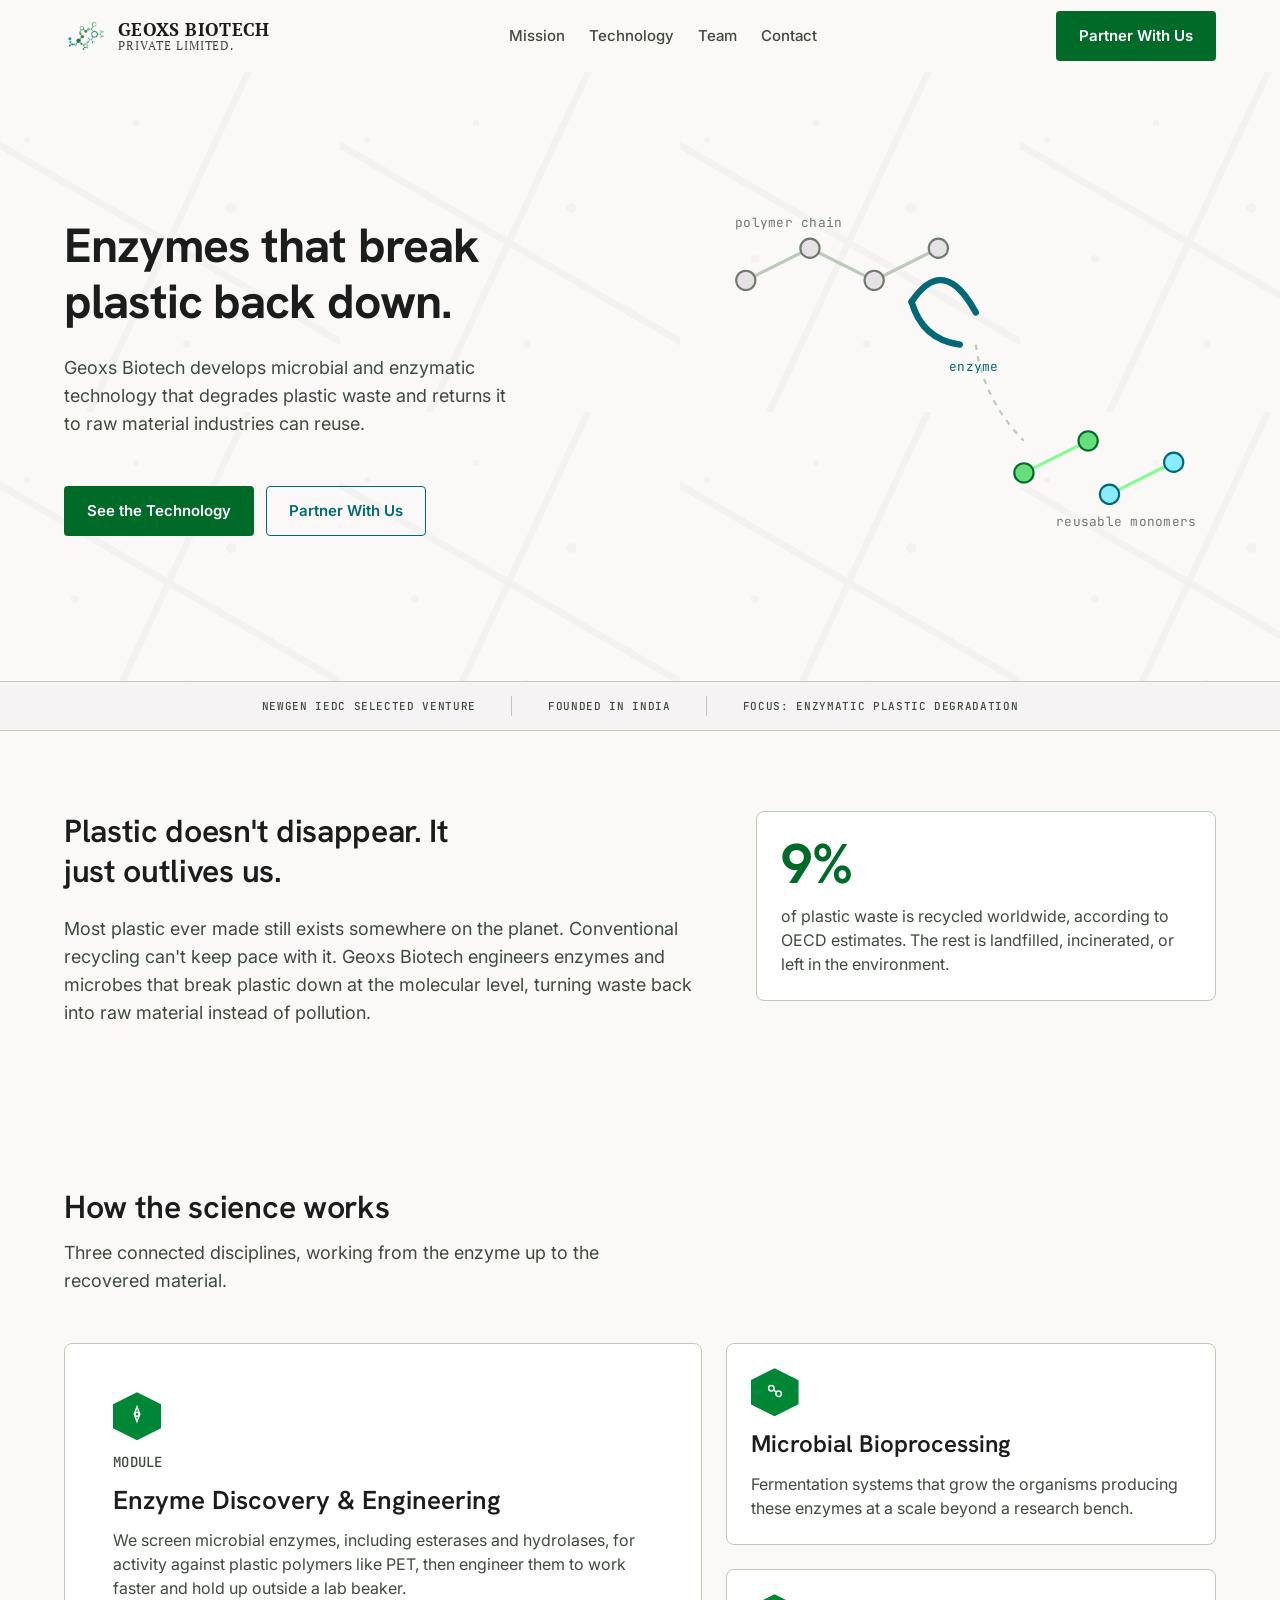
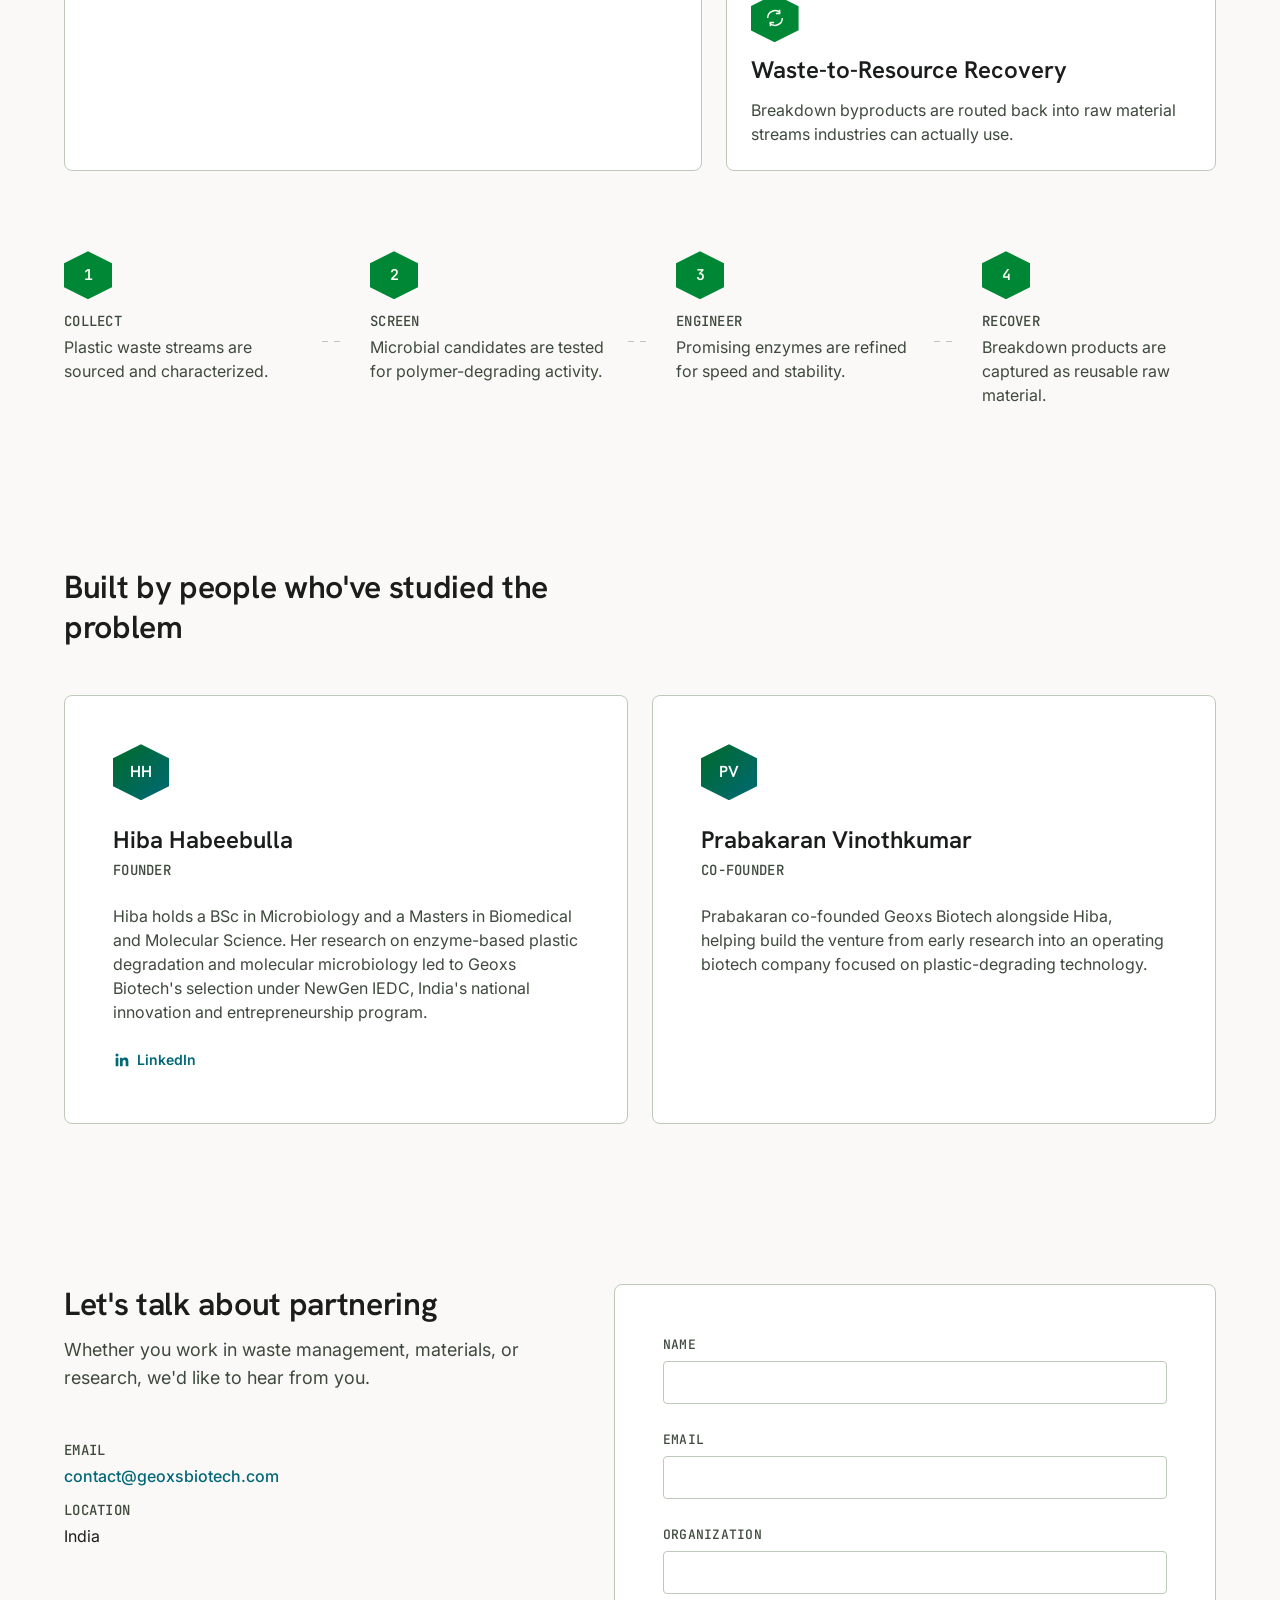
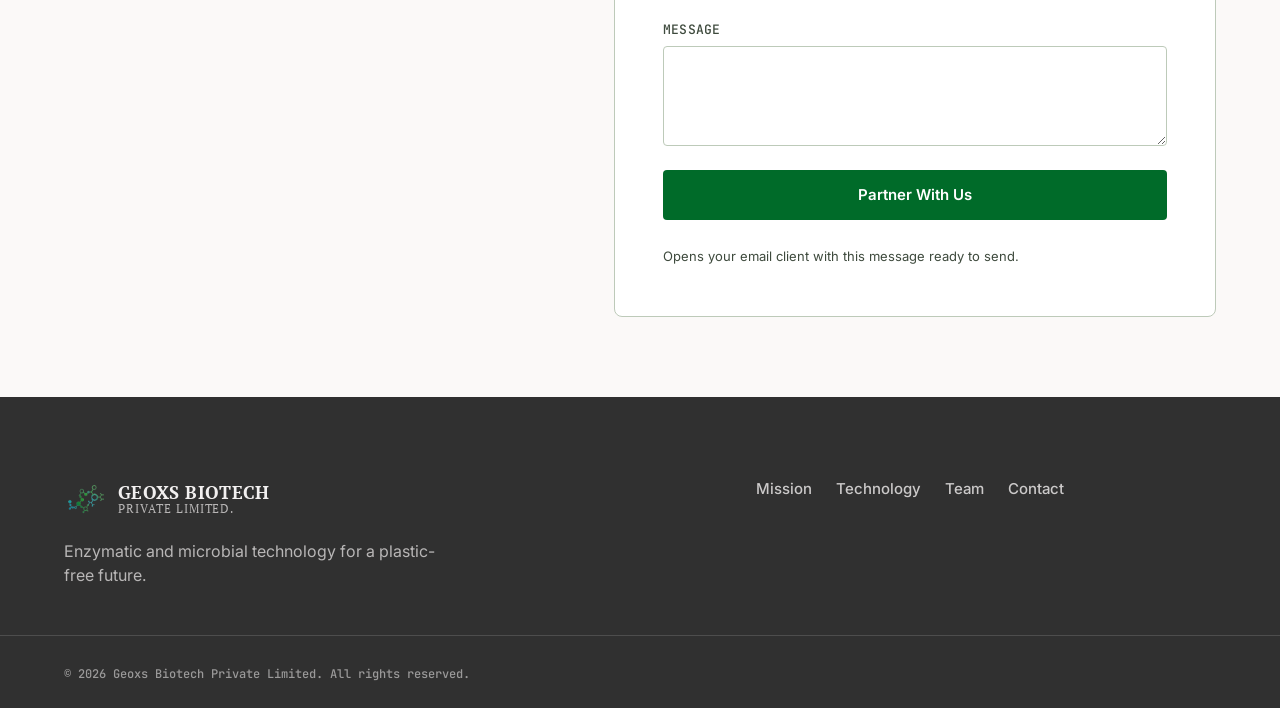
==== index.html @ 2bbc0d39 "Replace placeholder branding with real logo assets and favicon set Swap the generic hand-drawn hex i" ====
<!doctype html>
<html lang="en">
<head>
<meta charset="UTF-8">
<meta name="viewport" content="width=device-width, initial-scale=1.0">
<title>Geoxs Biotech — Enzymatic Technology for Plastic Recycling</title>
<meta name="description" content="Geoxs Biotech develops enzymatic and microbial technology that degrades plastic waste, turning pollution back into raw material industries can reuse.">
<meta name="theme-color" content="#006b29">
<link rel="icon" href="assets/favicon.ico" sizes="any">
<link rel="icon" type="image/png" sizes="32x32" href="assets/favicon-32x32.png">
<link rel="icon" type="image/png" sizes="16x16" href="assets/favicon-16x16.png">
<link rel="apple-touch-icon" sizes="180x180" href="assets/apple-touch-icon.png">
<link rel="manifest" href="assets/site.webmanifest">
<link rel="preconnect" href="https://fonts.googleapis.com">
<link rel="preconnect" href="https://fonts.gstatic.com" crossorigin>
<link href="https://fonts.googleapis.com/css2?family=Hanken+Grotesk:wght@500;600;700&family=Inter:wght@400;500;600&family=JetBrains+Mono:wght@500&family=PT+Serif:wght@400;700&display=swap" rel="stylesheet">
<link rel="stylesheet" href="css/styles.css">
</head>
<body>

<a class="skip-link" href="#main">Skip to content</a>

<header class="site-header" id="site-header">
  <div class="container header-inner">
    <a class="brand" href="#top" aria-label="Geoxs Biotech home">
      <img class="brand-mark" src="assets/mark.png" alt="" aria-hidden="true">
      <span class="brand-text">
        <span class="brand-word">Geoxs Biotech</span>
        <span class="brand-sub">Private Limited.</span>
      </span>
    </a>

    <nav class="site-nav" id="site-nav" aria-label="Primary">
      <a href="#mission">Mission</a>
      <a href="#technology">Technology</a>
      <a href="#team">Team</a>
      <a href="#contact">Contact</a>
    </nav>

    <div class="header-actions">
      <a class="btn btn-primary" href="#contact">Partner With Us</a>
      <button class="nav-toggle" id="nav-toggle" aria-label="Open menu" aria-expanded="false" aria-controls="site-nav">
        <span></span><span></span><span></span>
      </button>
    </div>
  </div>
</header>

<main id="main">

  <!-- HERO -->
  <section class="hero" id="top">
    <div class="molecular-watermark" aria-hidden="true"></div>
    <div class="container hero-grid">
      <div class="hero-copy hero-enter">
        <h1 class="display-lg">Enzymes that break plastic back down.</h1>
        <p class="body-lg hero-sub">Geoxs Biotech develops microbial and enzymatic technology that degrades plastic waste and returns it to raw material industries can reuse.</p>
        <div class="hero-ctas">
          <a class="btn btn-primary" href="#technology">See the Technology</a>
          <a class="btn btn-secondary" href="#contact">Partner With Us</a>
        </div>
      </div>
      <div class="hero-visual hero-enter hero-enter-delay" aria-hidden="true">
        <svg class="hero-diagram" viewBox="0 0 480 420" role="img" aria-label="Diagram of an enzyme cleaving a plastic polymer chain into reusable monomers">
          <g class="chain-strand" stroke="#bdcab9" stroke-width="3" fill="none">
            <path d="M40,120 L100,90 L160,120 L220,90"/>
          </g>
          <g class="chain-nodes">
            <circle cx="40" cy="120" r="9" fill="#e4e2e2" stroke="#6e7a6c" stroke-width="2"/>
            <circle cx="100" cy="90" r="9" fill="#e4e2e2" stroke="#6e7a6c" stroke-width="2"/>
            <circle cx="160" cy="120" r="9" fill="#e4e2e2" stroke="#6e7a6c" stroke-width="2"/>
            <circle cx="220" cy="90" r="9" fill="#e4e2e2" stroke="#6e7a6c" stroke-width="2"/>
          </g>
          <text x="30" y="70" class="diagram-label">polymer chain</text>

          <g class="enzyme-jaw">
            <path d="M195,140 Q225,95 255,150" fill="none" stroke="#006876" stroke-width="6" stroke-linecap="round"/>
            <path d="M195,140 Q205,175 240,180" fill="none" stroke="#006876" stroke-width="6" stroke-linecap="round"/>
          </g>
          <text x="230" y="205" class="diagram-label diagram-label-accent">enzyme</text>

          <g class="chain-strand" stroke="#83fc94" stroke-width="3" fill="none">
            <path d="M300,300 L360,270"/>
            <path d="M380,320 L440,290"/>
          </g>
          <circle cx="300" cy="300" r="9" fill="#66de7b" stroke="#006b29" stroke-width="2"/>
          <circle cx="360" cy="270" r="9" fill="#66de7b" stroke="#006b29" stroke-width="2"/>
          <circle cx="380" cy="320" r="9" fill="#88ebff" stroke="#006876" stroke-width="2"/>
          <circle cx="440" cy="290" r="9" fill="#88ebff" stroke="#006876" stroke-width="2"/>
          <text x="330" y="350" class="diagram-label">reusable monomers</text>

          <path class="flow-arrow" d="M255,180 C260,220 280,250 300,270" fill="none" stroke="#bdcab9" stroke-width="2" stroke-dasharray="5 6"/>
        </svg>
      </div>
    </div>
  </section>

  <!-- CREDIBILITY STRIP -->
  <section class="credibility" aria-label="Company facts">
    <div class="container credibility-row">
      <span>NEWGEN IEDC SELECTED VENTURE</span>
      <span>FOUNDED IN INDIA</span>
      <span>FOCUS: ENZYMATIC PLASTIC DEGRADATION</span>
    </div>
  </section>

  <!-- MISSION -->
  <section class="section mission" id="mission">
    <div class="container mission-grid">
      <div class="mission-copy">
        <h2 class="headline-lg">Plastic doesn't disappear. It just outlives us.</h2>
        <p class="body-lg">Most plastic ever made still exists somewhere on the planet. Conventional recycling can't keep pace with it. Geoxs Biotech engineers enzymes and microbes that break plastic down at the molecular level, turning waste back into raw material instead of pollution.</p>
      </div>
      <aside class="stat-callout">
        <div class="stat-number">9%</div>
        <p class="body-md">of plastic waste is recycled worldwide, according to OECD estimates. The rest is landfilled, incinerated, or left in the environment.</p>
      </aside>
    </div>
  </section>

  <!-- TECHNOLOGY -->
  <section class="section technology" id="technology">
    <div class="container">
      <div class="section-head">
        <h2 class="headline-lg">How the science works</h2>
        <p class="body-lg">Three connected disciplines, working from the enzyme up to the recovered material.</p>
      </div>

      <div class="pillar-grid">
        <article class="pillar pillar-featured">
          <div class="pillar-icon hexagon">
            <svg viewBox="0 0 24 24" fill="none" stroke="currentColor" stroke-width="1.6"><path d="M12 2l3 8-3 8-3-8 3-8z"/><circle cx="12" cy="10" r="2.2"/></svg>
          </div>
          <span class="label-md pillar-tag">MODULE</span>
          <h3 class="headline-md">Enzyme Discovery &amp; Engineering</h3>
          <p class="body-md">We screen microbial enzymes, including esterases and hydrolases, for activity against plastic polymers like PET, then engineer them to work faster and hold up outside a lab beaker.</p>
        </article>

        <div class="pillar-stack">
          <article class="pillar">
            <div class="pillar-icon hexagon">
              <svg viewBox="0 0 24 24" fill="none" stroke="currentColor" stroke-width="1.6"><circle cx="8" cy="8" r="3"/><circle cx="16" cy="14" r="3"/><path d="M10 10l4 2"/></svg>
            </div>
            <h3 class="headline-md">Microbial Bioprocessing</h3>
            <p class="body-md">Fermentation systems that grow the organisms producing these enzymes at a scale beyond a research bench.</p>
          </article>
          <article class="pillar">
            <div class="pillar-icon hexagon">
              <svg viewBox="0 0 24 24" fill="none" stroke="currentColor" stroke-width="1.6"><path d="M4 12a8 8 0 0113.66-5.66M20 12a8 8 0 01-13.66 5.66"/><path d="M17 3v4h-4M7 21v-4h4"/></svg>
            </div>
            <h3 class="headline-md">Waste-to-Resource Recovery</h3>
            <p class="body-md">Breakdown byproducts are routed back into raw material streams industries can actually use.</p>
          </article>
        </div>
      </div>

      <div class="process-flow">
        <div class="process-step">
          <div class="process-node hexagon">1</div>
          <h4 class="label-md">Collect</h4>
          <p class="body-md">Plastic waste streams are sourced and characterized.</p>
        </div>
        <div class="process-connector" aria-hidden="true"></div>
        <div class="process-step">
          <div class="process-node hexagon">2</div>
          <h4 class="label-md">Screen</h4>
          <p class="body-md">Microbial candidates are tested for polymer-degrading activity.</p>
        </div>
        <div class="process-connector" aria-hidden="true"></div>
        <div class="process-step">
          <div class="process-node hexagon">3</div>
          <h4 class="label-md">Engineer</h4>
          <p class="body-md">Promising enzymes are refined for speed and stability.</p>
        </div>
        <div class="process-connector" aria-hidden="true"></div>
        <div class="process-step">
          <div class="process-node hexagon">4</div>
          <h4 class="label-md">Recover</h4>
          <p class="body-md">Breakdown products are captured as reusable raw material.</p>
        </div>
      </div>
    </div>
  </section>

  <!-- TEAM -->
  <section class="section team" id="team">
    <div class="container">
      <div class="section-head">
        <h2 class="headline-lg">Built by people who've studied the problem</h2>
      </div>
      <div class="team-grid">
        <article class="team-card">
          <div class="team-avatar hexagon">HH</div>
          <h3 class="headline-md">Hiba Habeebulla</h3>
          <span class="label-md team-role">Founder</span>
          <p class="body-md">Hiba holds a BSc in Microbiology and a Masters in Biomedical and Molecular Science. Her research on enzyme-based plastic degradation and molecular microbiology led to Geoxs Biotech's selection under NewGen IEDC, India's national innovation and entrepreneurship program.</p>
          <a class="team-link" href="https://www.linkedin.com/in/hiba-habeebulla/" target="_blank" rel="noopener">
            <svg viewBox="0 0 24 24" width="18" height="18" fill="currentColor" aria-hidden="true"><path d="M20.45 20.45h-3.55v-5.57c0-1.33-.02-3.04-1.85-3.04-1.85 0-2.14 1.44-2.14 2.94v5.67H9.36V9h3.41v1.56h.05c.48-.9 1.64-1.85 3.38-1.85 3.62 0 4.29 2.38 4.29 5.48v6.26zM5.34 7.43a2.06 2.06 0 110-4.12 2.06 2.06 0 010 4.12zM7.11 20.45H3.56V9h3.55v11.45z"/></svg>
            <span>LinkedIn</span>
          </a>
        </article>
        <article class="team-card">
          <div class="team-avatar hexagon">PV</div>
          <h3 class="headline-md">Prabakaran Vinothkumar</h3>
          <span class="label-md team-role">Co-Founder</span>
          <p class="body-md">Prabakaran co-founded Geoxs Biotech alongside Hiba, helping build the venture from early research into an operating biotech company focused on plastic-degrading technology.</p>
        </article>
      </div>
    </div>
  </section>

  <!-- CONTACT -->
  <section class="section contact" id="contact">
    <div class="container contact-grid">
      <div class="contact-copy">
        <h2 class="headline-lg">Let's talk about partnering</h2>
        <p class="body-lg">Whether you work in waste management, materials, or research, we'd like to hear from you.</p>

        <div class="contact-info">
          <div class="contact-info-row">
            <span class="label-md">Email</span>
            <a href="mailto:contact@geoxsbiotech.com">contact@geoxsbiotech.com</a>
          </div>
          <div class="contact-info-row">
            <span class="label-md">Location</span>
            <span>India</span>
          </div>
        </div>
      </div>

      <form class="contact-form" id="contact-form" novalidate>
        <div class="field">
          <label for="name">Name</label>
          <input type="text" id="name" name="name" required autocomplete="name">
          <span class="field-error" data-error-for="name">Please enter your name.</span>
        </div>
        <div class="field">
          <label for="email">Email</label>
          <input type="email" id="email" name="email" required autocomplete="email">
          <span class="field-error" data-error-for="email">Please enter a valid email.</span>
        </div>
        <div class="field">
          <label for="organization">Organization</label>
          <input type="text" id="organization" name="organization" autocomplete="organization">
        </div>
        <div class="field">
          <label for="message">Message</label>
          <textarea id="message" name="message" rows="4" required></textarea>
          <span class="field-error" data-error-for="message">Please add a short message.</span>
        </div>
        <button class="btn btn-primary form-submit" type="submit">Partner With Us</button>
        <p class="form-hint">Opens your email client with this message ready to send.</p>
        <p class="form-success" role="status" hidden>Thanks — your email client should now be open with your message ready to send.</p>
      </form>
    </div>
  </section>

</main>

<footer class="site-footer">
  <div class="container footer-grid">
    <div class="footer-brand">
      <a class="brand" href="#top" aria-label="Geoxs Biotech home">
        <img class="brand-mark" src="assets/mark.png" alt="" aria-hidden="true">
        <span class="brand-text">
          <span class="brand-word">Geoxs Biotech</span>
          <span class="brand-sub">Private Limited.</span>
        </span>
      </a>
      <p class="body-md footer-tagline">Enzymatic and microbial technology for a plastic-free future.</p>
    </div>
    <nav class="footer-nav" aria-label="Footer">
      <a href="#mission">Mission</a>
      <a href="#technology">Technology</a>
      <a href="#team">Team</a>
      <a href="#contact">Contact</a>
    </nav>
  </div>
  <div class="container footer-bottom">
    <span class="label-sm">© 2026 Geoxs Biotech Private Limited. All rights reserved.</span>
  </div>
</footer>

<script src="js/main.js"></script>
</body>
</html>
---- css/styles.css ----
/* ==========================================================================
   Geoxs Biotech — Design tokens (from DESIGN.md)
   ========================================================================== */
:root{
  /* Color */
  --surface: #fbf9f8;
  --surface-dim: #dbd9d9;
  --surface-bright: #fbf9f8;
  --surface-container-lowest: #ffffff;
  --surface-container-low: #f5f3f3;
  --surface-container: #efeded;
  --surface-container-high: #eae8e7;
  --surface-container-highest: #e4e2e2;
  --on-surface: #1b1c1c;
  --on-surface-variant: #3e4a3d;
  --inverse-surface: #303030;
  --inverse-on-surface: #f2f0f0;
  --outline: #6e7a6c;
  --outline-variant: #bdcab9;
  --surface-tint: #006e2a;
  --primary: #006b29;
  --on-primary: #ffffff;
  --primary-container: #008736;
  --on-primary-container: #f7fff2;
  --inverse-primary: #66de7b;
  --secondary: #006876;
  --on-secondary: #ffffff;
  --secondary-container: #88ebff;
  --on-secondary-container: #006b79;
  --tertiary: #226a00;
  --on-tertiary: #ffffff;
  --tertiary-container: #308606;
  --on-tertiary-container: #f8ffee;
  --error: #ba1a1a;
  --on-error: #ffffff;
  --error-container: #ffdad6;
  --on-error-container: #93000a;
  --primary-fixed: #83fc94;
  --primary-fixed-dim: #66de7b;
  --on-primary-fixed: #002108;
  --on-primary-fixed-variant: #00531e;
  --secondary-fixed: #a0efff;
  --secondary-fixed-dim: #6fd5e8;
  --on-secondary-fixed: #001f25;
  --on-secondary-fixed-variant: #004e59;
  --background: #fbf9f8;
  --on-background: #1b1c1c;
  --surface-variant: #e4e2e2;

  /* Typography */
  --font-display: 'Hanken Grotesk', system-ui, sans-serif;
  --font-body: 'Inter', system-ui, sans-serif;
  --font-mono: 'JetBrains Mono', ui-monospace, monospace;
  --font-wordmark: 'PT Serif', Georgia, 'Times New Roman', serif;

  /* Radius */
  --radius-sm: 0.125rem;
  --radius: 0.25rem;
  --radius-md: 0.375rem;
  --radius-lg: 0.5rem;
  --radius-xl: 0.75rem;
  --radius-full: 9999px;

  /* Spacing */
  --space-base: 8px;
  --space-xs: 4px;
  --space-sm: 12px;
  --space-md: 24px;
  --space-lg: 48px;
  --space-xl: 80px;
  --gutter: 24px;
  --margin-mobile: 16px;
  --margin-desktop: 64px;

  --header-h: 72px;
  --container-max: 1280px;
}

/* ==========================================================================
   Reset & base
   ========================================================================== */
*, *::before, *::after{ box-sizing: border-box; }
html{ scroll-behavior: smooth; }
@media (prefers-reduced-motion: reduce){
  html{ scroll-behavior: auto; }
  *, *::before, *::after{ animation-duration: 0.001ms !important; animation-iteration-count: 1 !important; transition-duration: 0.001ms !important; scroll-behavior: auto !important; }
}
body{
  margin: 0;
  background: var(--background);
  color: var(--on-background);
  font-family: var(--font-body);
  font-size: 16px;
  line-height: 24px;
  -webkit-font-smoothing: antialiased;
}
img, svg{ display: block; max-width: 100%; }
a{ color: inherit; text-decoration: none; }
button{ font: inherit; }
ul{ margin: 0; padding: 0; }
h1,h2,h3,h4,p{ margin: 0; }

.skip-link{
  position: absolute; left: -9999px; top: 0;
  background: var(--primary); color: var(--on-primary);
  padding: var(--space-sm) var(--space-md); z-index: 100;
}
.skip-link:focus{ left: var(--space-md); top: var(--space-md); border-radius: var(--radius); }

.container{
  max-width: var(--container-max);
  margin: 0 auto;
  padding: 0 var(--margin-mobile);
}
@media (min-width: 1024px){
  .container{ padding: 0 var(--margin-desktop); }
}
@media (min-width: 640px) and (max-width: 1023px){
  .container{ padding: 0 20px; }
}

.section{ padding: var(--space-xl) 0; }
@media (max-width: 767px){
  .section{ padding: var(--space-lg) 0; }
}

/* ==========================================================================
   Typography scale
   ========================================================================== */
.display-lg{
  font-family: var(--font-display);
  font-size: 48px; font-weight: 700; line-height: 56px; letter-spacing: -0.02em;
  color: var(--on-surface);
}
.headline-lg{
  font-family: var(--font-display);
  font-size: 32px; font-weight: 600; line-height: 40px; letter-spacing: -0.01em;
  color: var(--on-surface);
}
.headline-md{
  font-family: var(--font-display);
  font-size: 24px; font-weight: 600; line-height: 32px;
  color: var(--on-surface);
}
.body-lg{
  font-family: var(--font-body);
  font-size: 18px; font-weight: 400; line-height: 28px;
  color: var(--on-surface-variant);
}
.body-md{
  font-family: var(--font-body);
  font-size: 16px; font-weight: 400; line-height: 24px;
  color: var(--on-surface-variant);
}
.label-md{
  font-family: var(--font-mono);
  font-size: 14px; font-weight: 500; line-height: 20px; letter-spacing: 0.02em;
  text-transform: uppercase;
  color: var(--on-surface-variant);
}
.label-sm{
  font-family: var(--font-mono);
  font-size: 12px; font-weight: 500; line-height: 16px;
  color: var(--on-surface-variant);
}

@media (max-width: 767px){
  .display-lg{ font-size: 34px; line-height: 40px; letter-spacing: -0.01em; }
  .headline-lg{ font-size: 28px; line-height: 36px; }
}

/* ==========================================================================
   Buttons
   ========================================================================== */
.btn{
  display: inline-flex; align-items: center; justify-content: center;
  gap: var(--space-xs);
  font-family: var(--font-body); font-size: 15px; font-weight: 600;
  white-space: nowrap;
  padding: 12px 22px;
  border-radius: var(--radius);
  border: 1.5px solid transparent;
  cursor: pointer;
  transition: transform 160ms cubic-bezier(.16,1,.3,1), background-color 160ms ease, border-color 160ms ease;
}
.btn:active{ transform: translateY(1px) scale(0.98); }
.btn-primary{
  background: var(--primary);
  color: var(--on-primary);
}
.btn-primary:hover{ background: var(--primary-container); }
.btn-secondary{
  background: transparent;
  border-color: var(--secondary);
  color: var(--secondary);
}
.btn-secondary:hover{ background: var(--secondary-container); color: var(--on-secondary-container); }

/* ==========================================================================
   Header
   ========================================================================== */
.site-header{
  position: sticky; top: 0; z-index: 50;
  height: var(--header-h);
  display: flex; align-items: center;
  background: color-mix(in srgb, var(--surface) 92%, transparent);
  backdrop-filter: blur(10px);
  border-bottom: 1px solid transparent;
  transition: border-color 200ms ease, box-shadow 200ms ease;
}
.site-header.is-scrolled{
  border-bottom-color: var(--outline-variant);
  box-shadow: 0 8px 24px -16px rgb(0 107 118 / 0.16);
}
.header-inner{
  display: flex; align-items: center; justify-content: space-between;
  width: 100%;
}
.brand{ display: inline-flex; align-items: center; gap: 10px; }
.brand-mark{ width: 44px; height: 44px; flex-shrink: 0; }
.brand-text{ display: flex; flex-direction: column; line-height: 1; }
.brand-word{
  font-family: var(--font-wordmark); font-weight: 700; font-size: 18px;
  color: var(--on-surface); letter-spacing: 0.02em; text-transform: uppercase;
}
.brand-sub{
  font-family: var(--font-wordmark); font-weight: 400; font-size: 12px;
  color: var(--on-surface-variant); letter-spacing: 0.08em; text-transform: uppercase;
  margin-top: 2px;
}
.site-nav{ display: none; align-items: center; gap: var(--space-md); }
.site-nav a{
  font-size: 15px; font-weight: 500; color: var(--on-surface-variant);
  transition: color 150ms ease;
}
.site-nav a:hover{ color: var(--primary); }
.header-actions{ display: flex; align-items: center; gap: var(--space-sm); }
.header-actions .btn{ display: none; }

.nav-toggle{
  display: flex; flex-direction: column; justify-content: center; gap: 5px;
  width: 36px; height: 36px; padding: 8px;
  background: transparent; border: none; cursor: pointer;
}
.nav-toggle span{
  display: block; height: 2px; width: 100%; background: var(--on-surface);
  border-radius: 2px; transition: transform 200ms ease, opacity 200ms ease;
}
.nav-toggle[aria-expanded="true"] span:nth-child(1){ transform: translateY(7px) rotate(45deg); }
.nav-toggle[aria-expanded="true"] span:nth-child(2){ opacity: 0; }
.nav-toggle[aria-expanded="true"] span:nth-child(3){ transform: translateY(-7px) rotate(-45deg); }

@media (min-width: 1024px){
  .site-nav{ display: flex; }
  .header-actions .btn{ display: inline-flex; }
  .nav-toggle{ display: none; }
}

@media (max-width: 1023px){
  .site-nav.is-open{
    display: flex; flex-direction: column;
    position: absolute; top: var(--header-h); left: 0; right: 0;
    background: var(--surface-container-lowest);
    border-bottom: 1px solid var(--outline-variant);
    padding: var(--space-md) var(--margin-mobile);
    gap: var(--space-md);
  }
}

/* ==========================================================================
   Molecular watermark
   ========================================================================== */
.molecular-watermark{
  position: absolute; inset: 0; z-index: -1;
  background-image: radial-gradient(circle at 8% 20%, var(--outline) 0 3px, transparent 3px),
    radial-gradient(circle at 22% 55%, var(--outline) 0 4px, transparent 4px),
    radial-gradient(circle at 40% 15%, var(--outline) 0 3px, transparent 3px),
    radial-gradient(circle at 68% 40%, var(--outline) 0 5px, transparent 5px),
    radial-gradient(circle at 85% 70%, var(--outline) 0 3px, transparent 3px),
    radial-gradient(circle at 55% 80%, var(--outline) 0 4px, transparent 4px),
    linear-gradient(115deg, transparent 49%, var(--outline) 49% 50.5%, transparent 50.5%),
    linear-gradient(30deg, transparent 49%, var(--outline) 49% 50.5%, transparent 50.5%);
  background-size: 340px 340px;
  opacity: 0.05;
}

/* ==========================================================================
   Hero
   ========================================================================== */
.hero{ position: relative; overflow: hidden; padding: var(--space-lg) 0 var(--space-xl); }
.hero-grid{
  display: grid; gap: var(--space-lg);
  align-items: center;
}
.hero-copy{ max-width: 46ch; }
.hero-sub{ margin-top: var(--space-md); max-width: 42ch; }
.hero-ctas{ display: flex; gap: var(--space-sm); margin-top: var(--space-lg); flex-wrap: wrap; }
.hero-visual{ display: none; }
.hero-diagram{ width: 100%; height: auto; }
.diagram-label{
  font-family: var(--font-mono); font-size: 12px; letter-spacing: 0.02em;
  fill: var(--outline);
}
.diagram-label-accent{ fill: var(--secondary); }
.chain-nodes circle, .flow-arrow{ transition: none; }

@media (min-width: 1024px){
  .hero{ padding-top: var(--space-xl); }
  .hero-grid{ grid-template-columns: 1.15fr 1fr; }
  .hero-visual{ display: block; }
}

/* ==========================================================================
   Credibility strip
   ========================================================================== */
.credibility{
  border-top: 1px solid var(--outline-variant);
  border-bottom: 1px solid var(--outline-variant);
  background: var(--surface-container-low);
}
.credibility-row{
  display: flex; flex-wrap: wrap; justify-content: center;
  gap: var(--space-md);
  padding: var(--space-sm) 0;
}
.credibility-row span{
  font-family: var(--font-mono); font-size: 11px; font-weight: 500;
  letter-spacing: 0.06em; color: var(--on-surface-variant);
  padding: 0 var(--space-md);
  position: relative;
}
.credibility-row span + span::before{
  content: ''; position: absolute; left: calc(-1 * var(--space-md) / 2 - 1px);
  top: 2px; bottom: 2px; width: 1px; background: var(--outline-variant);
}
@media (max-width: 640px){
  .credibility-row span + span::before{ display: none; }
}

/* ==========================================================================
   Mission
   ========================================================================== */
.mission-grid{
  display: grid; gap: var(--space-lg);
}
.mission-copy h2{ max-width: 24ch; }
.mission-copy p{ margin-top: var(--space-md); max-width: 62ch; }
.stat-callout{
  background: var(--surface-container-lowest);
  border: 1px solid var(--outline-variant);
  border-radius: var(--radius-lg);
  padding: var(--space-md);
  align-self: start;
}
.stat-number{
  font-family: var(--font-display); font-weight: 700; font-size: 56px;
  line-height: 1; color: var(--primary); margin-bottom: var(--space-sm);
}
@media (min-width: 1024px){
  .mission-grid{ grid-template-columns: 1.4fr 1fr; align-items: start; }
}

/* ==========================================================================
   Section head
   ========================================================================== */
.section-head{ max-width: 60ch; margin-bottom: var(--space-lg); }
.section-head p{ margin-top: var(--space-sm); }

/* ==========================================================================
   Technology / pillars
   ========================================================================== */
.hexagon{
  width: 48px; height: 48px;
  display: flex; align-items: center; justify-content: center;
  clip-path: polygon(50% 0%, 100% 25%, 100% 75%, 50% 100%, 0% 75%, 0% 25%);
  background: var(--primary-container);
  color: var(--on-primary-container);
}
.pillar-icon svg{ width: 22px; height: 22px; }

.pillar-grid{
  display: grid; gap: var(--space-md);
  margin-bottom: var(--space-xl);
}
.pillar{
  background: var(--surface-container-lowest);
  border: 1px solid var(--outline-variant);
  border-radius: var(--radius-lg);
  padding: var(--space-md);
  transition: box-shadow 200ms ease, border-color 200ms ease;
}
.pillar:hover{
  border-color: var(--secondary);
  box-shadow: 0 10px 30px -18px color-mix(in srgb, var(--secondary) 55%, transparent);
}
.pillar h3{ margin-top: var(--space-sm); }
.pillar p{ margin-top: var(--space-sm); }
.pillar-tag{ display: block; margin-top: var(--space-sm); }
.pillar-featured{ padding: var(--space-lg); }
.pillar-featured .headline-md{ font-size: 26px; }
.pillar-stack{ display: grid; gap: var(--space-md); }

@media (min-width: 1024px){
  .pillar-grid{ grid-template-columns: 1.3fr 1fr; }
}

.process-flow{
  display: grid; gap: var(--space-md);
  align-items: start;
}
.process-step{ text-align: left; }
.process-node{
  font-family: var(--font-mono); font-weight: 600; font-size: 15px;
  margin-bottom: var(--space-sm);
}
.process-step h4{ margin-bottom: var(--space-xs); }
.process-connector{
  display: none;
}
@media (min-width: 900px){
  .process-flow{
    grid-template-columns: 1fr auto 1fr auto 1fr auto 1fr;
  }
  .process-connector{
    display: block; align-self: center; height: 1px; width: 100%;
    min-width: 24px;
    background: repeating-linear-gradient(90deg, var(--outline-variant) 0 6px, transparent 6px 12px);
    margin-top: 24px;
  }
}

/* ==========================================================================
   Team
   ========================================================================== */
.team-grid{ display: grid; gap: var(--space-md); }
.team-card{
  background: var(--surface-container-lowest);
  border: 1px solid var(--outline-variant);
  border-radius: var(--radius-lg);
  padding: var(--space-lg);
}
.team-avatar{
  width: 56px; height: 56px;
  font-family: var(--font-display); font-weight: 600; font-size: 16px;
  background: linear-gradient(135deg, var(--primary), var(--secondary));
  color: var(--on-primary);
  margin-bottom: var(--space-md);
}
.team-card h3{ margin-bottom: var(--space-xs); }
.team-role{ display: block; }
.team-card p{ margin-top: var(--space-md); }
.team-link{
  display: inline-flex; align-items: center; gap: 6px;
  margin-top: var(--space-md);
  font-size: 14px; font-weight: 600; color: var(--secondary);
}
.team-link:hover{ text-decoration: underline; }
@media (min-width: 768px){
  .team-grid{ grid-template-columns: 1fr 1fr; }
}

/* ==========================================================================
   Contact
   ========================================================================== */
.contact-grid{ display: grid; gap: var(--space-lg); }
.contact-copy p{ margin-top: var(--space-sm); }
.contact-info{ margin-top: var(--space-lg); display: grid; gap: var(--space-sm); }
.contact-info-row{ display: flex; flex-direction: column; gap: 4px; }
.contact-info-row a{ color: var(--secondary); font-weight: 500; }
.contact-info-row a:hover{ text-decoration: underline; }

.contact-form{
  background: var(--surface-container-lowest);
  border: 1px solid var(--outline-variant);
  border-radius: var(--radius-lg);
  padding: var(--space-lg);
  display: grid; gap: var(--space-md);
}
.field{ display: grid; gap: var(--space-xs); }
.field label{
  font-family: var(--font-mono); font-size: 13px; font-weight: 500;
  letter-spacing: 0.02em; text-transform: uppercase; color: var(--on-surface-variant);
}
.field input, .field textarea{
  font-family: var(--font-body); font-size: 15px; color: var(--on-surface);
  background: var(--surface-container-lowest);
  border: 1px solid var(--outline-variant);
  border-radius: var(--radius);
  padding: 11px 14px;
  resize: vertical;
}
.field input:focus, .field textarea:focus{
  outline: none; border-color: var(--secondary); border-width: 2px; padding: 10px 13px;
}
.field-error{
  display: none;
  font-size: 13px; color: var(--error);
}
.field.has-error input, .field.has-error textarea{ border-color: var(--error); }
.field.has-error .field-error{ display: block; }
.form-hint{ font-size: 13px; color: var(--on-surface-variant); margin: 0; }
.form-success{
  font-size: 14px; font-weight: 500; color: var(--primary); margin: 0;
}
@media (min-width: 1024px){
  .contact-grid{ grid-template-columns: 1fr 1.2fr; }
}

/* ==========================================================================
   Footer
   ========================================================================== */
.site-footer{
  background: var(--inverse-surface);
  color: var(--inverse-on-surface);
  padding: var(--space-xl) 0 var(--space-md);
}
.footer-grid{
  display: grid; gap: var(--space-lg);
  padding-bottom: var(--space-lg);
  border-bottom: 1px solid color-mix(in srgb, var(--inverse-on-surface) 15%, transparent);
}
.footer-brand .brand-word{ color: var(--inverse-on-surface); }
.footer-brand .brand-sub{ color: color-mix(in srgb, var(--inverse-on-surface) 70%, transparent); }
.footer-tagline{ margin-top: var(--space-sm); max-width: 40ch; color: color-mix(in srgb, var(--inverse-on-surface) 70%, transparent); }
.footer-nav{ display: flex; flex-wrap: wrap; gap: var(--space-md); align-content: start; }
.footer-nav a{
  color: color-mix(in srgb, var(--inverse-on-surface) 80%, transparent);
  font-size: 15px; font-weight: 500;
}
.footer-nav a:hover{ color: var(--inverse-on-surface); }
.footer-bottom{ padding-top: var(--space-md); }
.footer-bottom .label-sm{ color: color-mix(in srgb, var(--inverse-on-surface) 55%, transparent); }
@media (min-width: 768px){
  .footer-grid{ grid-template-columns: 1.4fr 1fr; }
}

/* ==========================================================================
   Hero entrance (deterministic, load-triggered — never scroll/JS gated,
   so content can never get stuck invisible)
   ========================================================================== */
.hero-enter{ opacity: 1; transform: none; }
@media (prefers-reduced-motion: no-preference){
  /* Opacity stays at 1 throughout — only position animates — so a fast or
     mistimed render (screenshot tools, slow paint) never catches this content
     invisible; worst case it's a few px off from its resting position. */
  .hero-enter{
    animation: hero-enter-anim 500ms cubic-bezier(.16,1,.3,1) both;
  }
  .hero-enter-delay{ animation-delay: 100ms; }
  @keyframes hero-enter-anim{
    from{ transform: translateY(12px); }
    to{ transform: none; }
  }
}

@media print{
  .hero-enter{ transform: none !important; animation: none !important; }
}
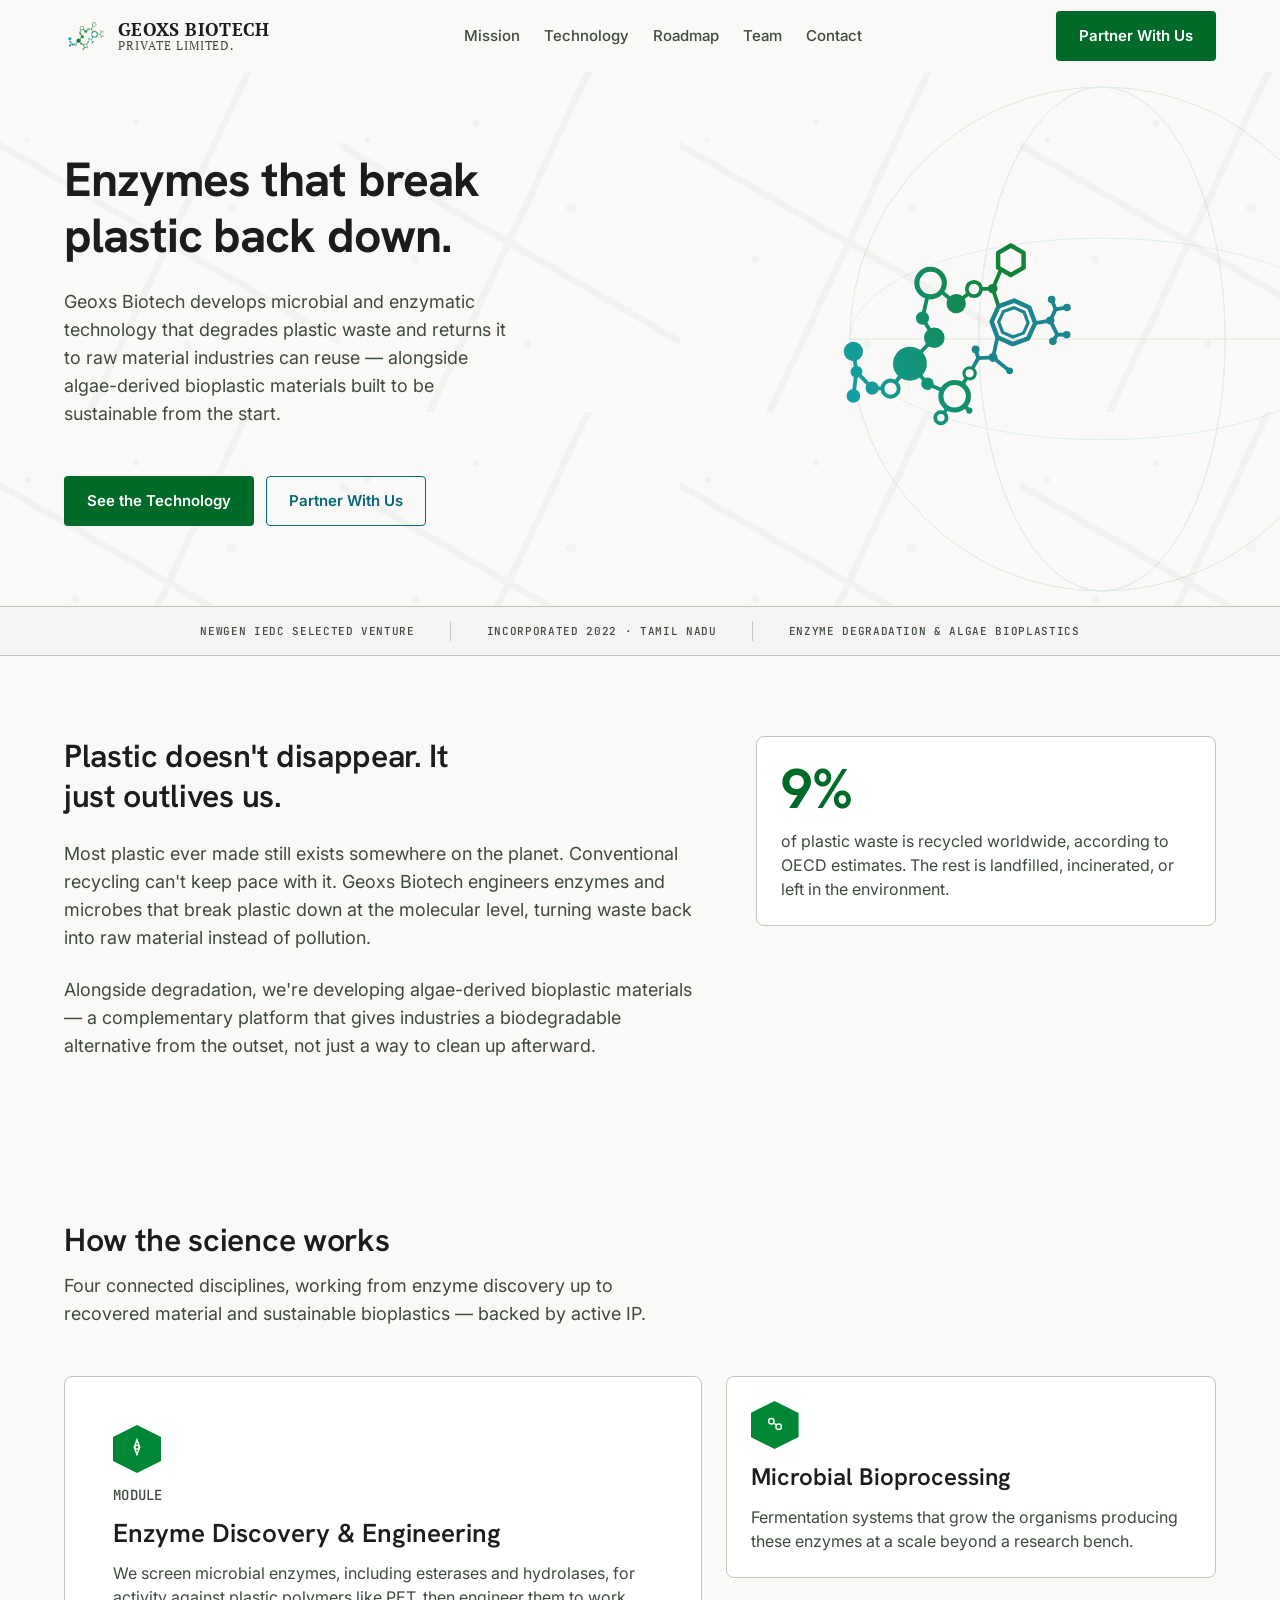
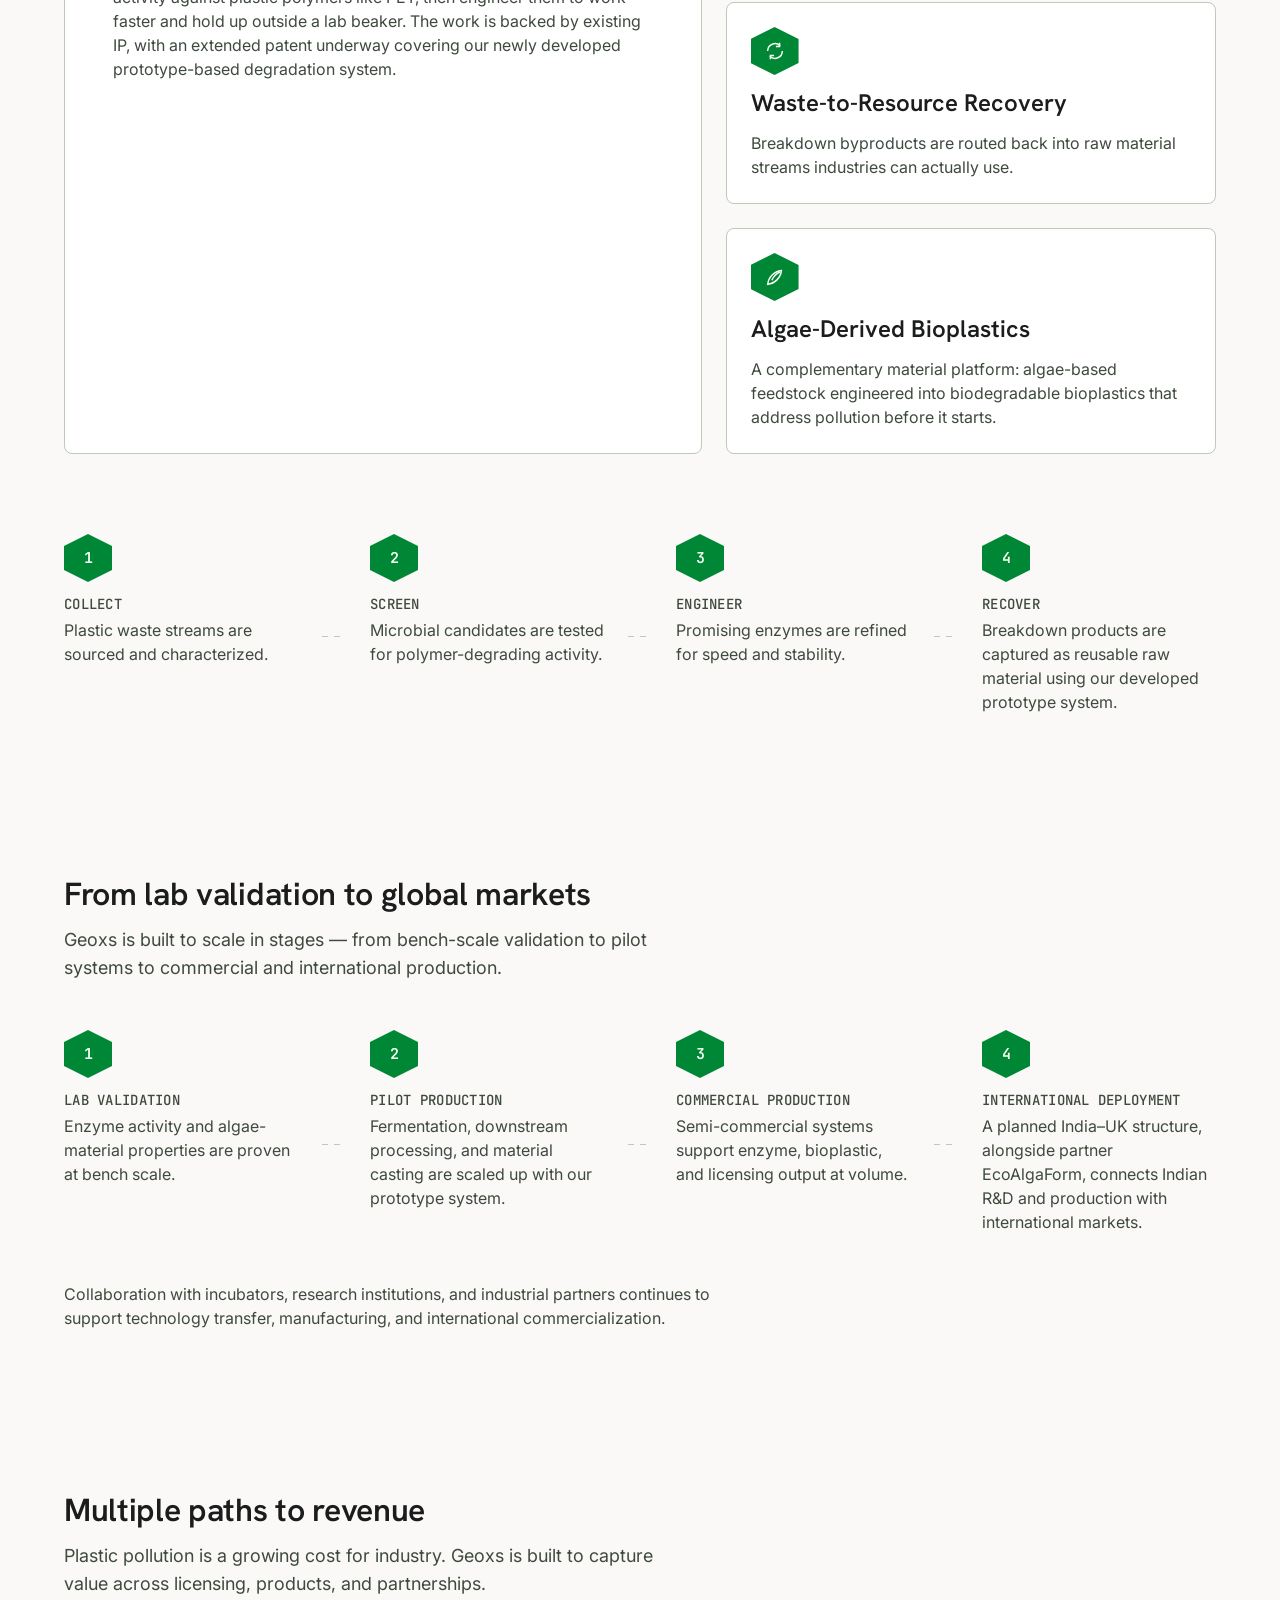
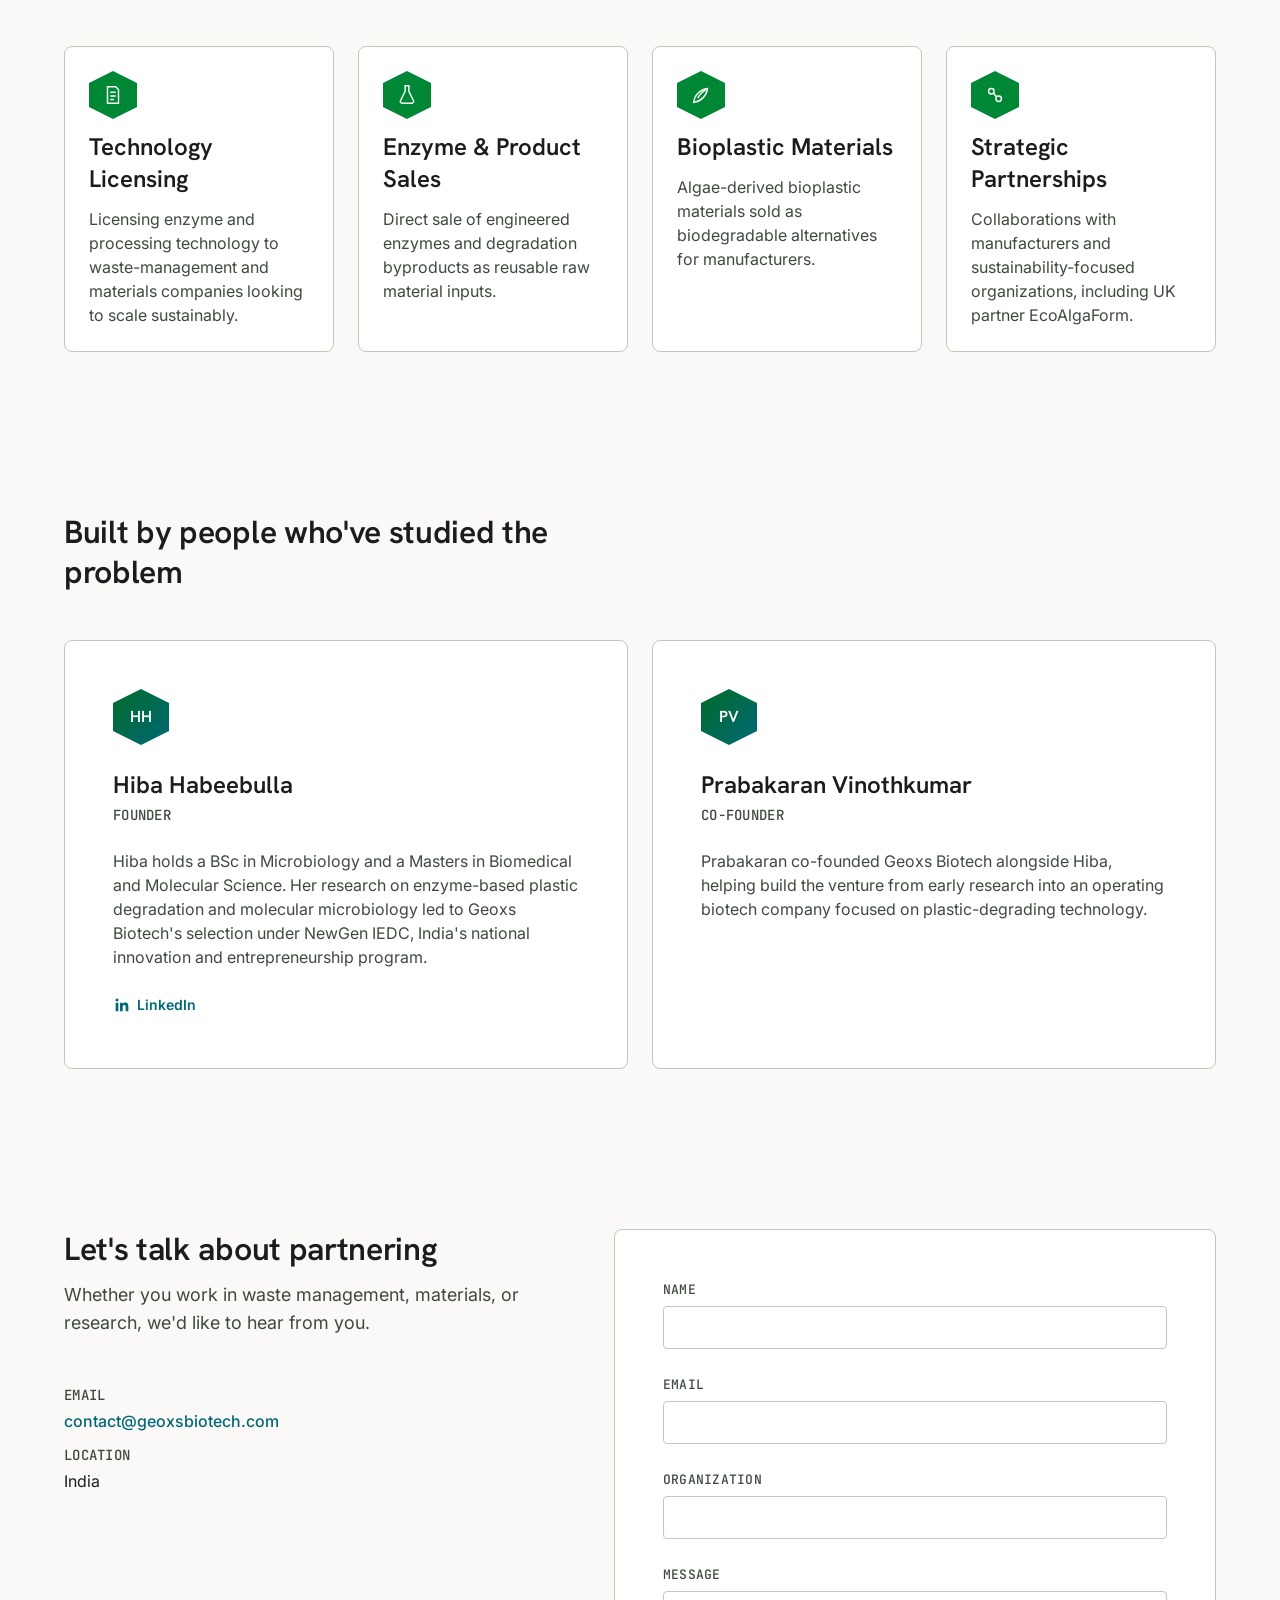
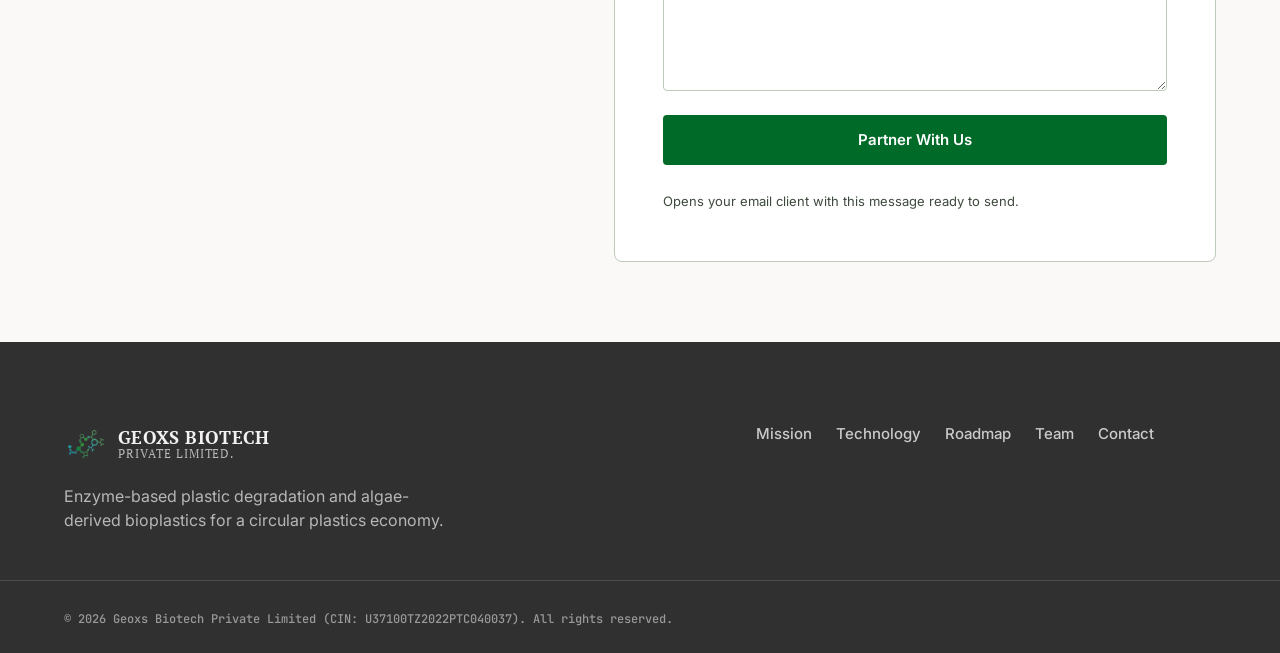
==== commit 741307af: "Expand site content and add rotating hero globe Adds a Roadmap and Business Model section, algae-bio" ====
--- a/index.html
+++ b/index.html
@@ -3,8 +3,8 @@
 <head>
 <meta charset="UTF-8">
 <meta name="viewport" content="width=device-width, initial-scale=1.0">
-<title>Geoxs Biotech — Enzymatic Technology for Plastic Recycling</title>
-<meta name="description" content="Geoxs Biotech develops enzymatic and microbial technology that degrades plastic waste, turning pollution back into raw material industries can reuse.">
+<title>Geoxs Biotech — Enzyme &amp; Algae Bioplastic Technology</title>
+<meta name="description" content="Geoxs Biotech develops enzyme-based plastic degradation technology and algae-derived bioplastic materials, turning pollution back into raw material and building sustainable alternatives for the circular plastics economy.">
 <meta name="theme-color" content="#006b29">
 <link rel="icon" href="assets/favicon.ico" sizes="any">
 <link rel="icon" type="image/png" sizes="32x32" href="assets/favicon-32x32.png">
@@ -33,6 +33,7 @@
     <nav class="site-nav" id="site-nav" aria-label="Primary">
       <a href="#mission">Mission</a>
       <a href="#technology">Technology</a>
+      <a href="#roadmap">Roadmap</a>
       <a href="#team">Team</a>
       <a href="#contact">Contact</a>
     </nav>
@@ -51,46 +52,26 @@
   <!-- HERO -->
   <section class="hero" id="top">
     <div class="molecular-watermark" aria-hidden="true"></div>
+    <div class="hero-globe" aria-hidden="true">
+      <svg viewBox="0 0 100 100" role="presentation">
+        <circle class="globe-outline" cx="50" cy="50" r="45" vector-effect="non-scaling-stroke"/>
+        <ellipse class="globe-latitude" cx="50" cy="50" rx="45" ry="18" vector-effect="non-scaling-stroke"/>
+        <line class="globe-equator" x1="5" y1="50" x2="95" y2="50" vector-effect="non-scaling-stroke"/>
+        <ellipse class="globe-meridian globe-meridian-a" cx="50" cy="50" rx="22" ry="45" vector-effect="non-scaling-stroke"/>
+        <ellipse class="globe-meridian globe-meridian-b" cx="50" cy="50" rx="22" ry="45" vector-effect="non-scaling-stroke"/>
+      </svg>
+    </div>
     <div class="container hero-grid">
       <div class="hero-copy hero-enter">
         <h1 class="display-lg">Enzymes that break plastic back down.</h1>
-        <p class="body-lg hero-sub">Geoxs Biotech develops microbial and enzymatic technology that degrades plastic waste and returns it to raw material industries can reuse.</p>
+        <p class="body-lg hero-sub">Geoxs Biotech develops microbial and enzymatic technology that degrades plastic waste and returns it to raw material industries can reuse — alongside algae-derived bioplastic materials built to be sustainable from the start.</p>
         <div class="hero-ctas">
           <a class="btn btn-primary" href="#technology">See the Technology</a>
           <a class="btn btn-secondary" href="#contact">Partner With Us</a>
         </div>
       </div>
       <div class="hero-visual hero-enter hero-enter-delay" aria-hidden="true">
-        <svg class="hero-diagram" viewBox="0 0 480 420" role="img" aria-label="Diagram of an enzyme cleaving a plastic polymer chain into reusable monomers">
-          <g class="chain-strand" stroke="#bdcab9" stroke-width="3" fill="none">
-            <path d="M40,120 L100,90 L160,120 L220,90"/>
-          </g>
-          <g class="chain-nodes">
-            <circle cx="40" cy="120" r="9" fill="#e4e2e2" stroke="#6e7a6c" stroke-width="2"/>
-            <circle cx="100" cy="90" r="9" fill="#e4e2e2" stroke="#6e7a6c" stroke-width="2"/>
-            <circle cx="160" cy="120" r="9" fill="#e4e2e2" stroke="#6e7a6c" stroke-width="2"/>
-            <circle cx="220" cy="90" r="9" fill="#e4e2e2" stroke="#6e7a6c" stroke-width="2"/>
-          </g>
-          <text x="30" y="70" class="diagram-label">polymer chain</text>
-
-          <g class="enzyme-jaw">
-            <path d="M195,140 Q225,95 255,150" fill="none" stroke="#006876" stroke-width="6" stroke-linecap="round"/>
-            <path d="M195,140 Q205,175 240,180" fill="none" stroke="#006876" stroke-width="6" stroke-linecap="round"/>
-          </g>
-          <text x="230" y="205" class="diagram-label diagram-label-accent">enzyme</text>
-
-          <g class="chain-strand" stroke="#83fc94" stroke-width="3" fill="none">
-            <path d="M300,300 L360,270"/>
-            <path d="M380,320 L440,290"/>
-          </g>
-          <circle cx="300" cy="300" r="9" fill="#66de7b" stroke="#006b29" stroke-width="2"/>
-          <circle cx="360" cy="270" r="9" fill="#66de7b" stroke="#006b29" stroke-width="2"/>
-          <circle cx="380" cy="320" r="9" fill="#88ebff" stroke="#006876" stroke-width="2"/>
-          <circle cx="440" cy="290" r="9" fill="#88ebff" stroke="#006876" stroke-width="2"/>
-          <text x="330" y="350" class="diagram-label">reusable monomers</text>
-
-          <path class="flow-arrow" d="M255,180 C260,220 280,250 300,270" fill="none" stroke="#bdcab9" stroke-width="2" stroke-dasharray="5 6"/>
-        </svg>
+        <img class="hero-mark" src="assets/mark.svg" alt="">
       </div>
     </div>
   </section>
@@ -99,8 +80,8 @@
   <section class="credibility" aria-label="Company facts">
     <div class="container credibility-row">
       <span>NEWGEN IEDC SELECTED VENTURE</span>
-      <span>FOUNDED IN INDIA</span>
-      <span>FOCUS: ENZYMATIC PLASTIC DEGRADATION</span>
+      <span>INCORPORATED 2022 · TAMIL NADU</span>
+      <span>ENZYME DEGRADATION &amp; ALGAE BIOPLASTICS</span>
     </div>
   </section>
 
@@ -110,6 +91,7 @@
       <div class="mission-copy">
         <h2 class="headline-lg">Plastic doesn't disappear. It just outlives us.</h2>
         <p class="body-lg">Most plastic ever made still exists somewhere on the planet. Conventional recycling can't keep pace with it. Geoxs Biotech engineers enzymes and microbes that break plastic down at the molecular level, turning waste back into raw material instead of pollution.</p>
+        <p class="body-lg">Alongside degradation, we're developing algae-derived bioplastic materials — a complementary platform that gives industries a biodegradable alternative from the outset, not just a way to clean up afterward.</p>
       </div>
       <aside class="stat-callout">
         <div class="stat-number">9%</div>
@@ -123,7 +105,7 @@
     <div class="container">
       <div class="section-head">
         <h2 class="headline-lg">How the science works</h2>
-        <p class="body-lg">Three connected disciplines, working from the enzyme up to the recovered material.</p>
+        <p class="body-lg">Four connected disciplines, working from enzyme discovery up to recovered material and sustainable bioplastics — backed by active IP.</p>
       </div>
 
       <div class="pillar-grid">
@@ -133,7 +115,7 @@
           </div>
           <span class="label-md pillar-tag">MODULE</span>
           <h3 class="headline-md">Enzyme Discovery &amp; Engineering</h3>
-          <p class="body-md">We screen microbial enzymes, including esterases and hydrolases, for activity against plastic polymers like PET, then engineer them to work faster and hold up outside a lab beaker.</p>
+          <p class="body-md">We screen microbial enzymes, including esterases and hydrolases, for activity against plastic polymers like PET, then engineer them to work faster and hold up outside a lab beaker. The work is backed by existing IP, with an extended patent underway covering our newly developed prototype-based degradation system.</p>
         </article>
 
         <div class="pillar-stack">
@@ -151,6 +133,13 @@
             <h3 class="headline-md">Waste-to-Resource Recovery</h3>
             <p class="body-md">Breakdown byproducts are routed back into raw material streams industries can actually use.</p>
           </article>
+          <article class="pillar">
+            <div class="pillar-icon hexagon">
+              <svg viewBox="0 0 24 24" fill="none" stroke="currentColor" stroke-width="1.6"><path d="M4 20c8-1 14-7 15-15-8 1-14 7-15 15z"/><path d="M8.5 15.5c2-4 5-7 9-9"/></svg>
+            </div>
+            <h3 class="headline-md">Algae-Derived Bioplastics</h3>
+            <p class="body-md">A complementary material platform: algae-based feedstock engineered into biodegradable bioplastics that address pollution before it starts.</p>
+          </article>
         </div>
       </div>
 
@@ -176,8 +165,87 @@
         <div class="process-step">
           <div class="process-node hexagon">4</div>
           <h4 class="label-md">Recover</h4>
-          <p class="body-md">Breakdown products are captured as reusable raw material.</p>
-        </div>
+          <p class="body-md">Breakdown products are captured as reusable raw material using our developed prototype system.</p>
+        </div>
+      </div>
+    </div>
+  </section>
+
+  <!-- ROADMAP -->
+  <section class="section roadmap" id="roadmap">
+    <div class="container">
+      <div class="section-head">
+        <h2 class="headline-lg">From lab validation to global markets</h2>
+        <p class="body-lg">Geoxs is built to scale in stages — from bench-scale validation to pilot systems to commercial and international production.</p>
+      </div>
+
+      <div class="process-flow">
+        <div class="process-step">
+          <div class="process-node hexagon">1</div>
+          <h4 class="label-md">Lab Validation</h4>
+          <p class="body-md">Enzyme activity and algae-material properties are proven at bench scale.</p>
+        </div>
+        <div class="process-connector" aria-hidden="true"></div>
+        <div class="process-step">
+          <div class="process-node hexagon">2</div>
+          <h4 class="label-md">Pilot Production</h4>
+          <p class="body-md">Fermentation, downstream processing, and material casting are scaled up with our prototype system.</p>
+        </div>
+        <div class="process-connector" aria-hidden="true"></div>
+        <div class="process-step">
+          <div class="process-node hexagon">3</div>
+          <h4 class="label-md">Commercial Production</h4>
+          <p class="body-md">Semi-commercial systems support enzyme, bioplastic, and licensing output at volume.</p>
+        </div>
+        <div class="process-connector" aria-hidden="true"></div>
+        <div class="process-step">
+          <div class="process-node hexagon">4</div>
+          <h4 class="label-md">International Deployment</h4>
+          <p class="body-md">A planned India–UK structure, alongside partner EcoAlgaForm, connects Indian R&amp;D and production with international markets.</p>
+        </div>
+      </div>
+
+      <p class="body-md section-note">Collaboration with incubators, research institutions, and industrial partners continues to support technology transfer, manufacturing, and international commercialization.</p>
+    </div>
+  </section>
+
+  <!-- BUSINESS MODEL -->
+  <section class="section business-model" id="model">
+    <div class="container">
+      <div class="section-head">
+        <h2 class="headline-lg">Multiple paths to revenue</h2>
+        <p class="body-lg">Plastic pollution is a growing cost for industry. Geoxs is built to capture value across licensing, products, and partnerships.</p>
+      </div>
+
+      <div class="pillar-grid-quad">
+        <article class="pillar">
+          <div class="pillar-icon hexagon">
+            <svg viewBox="0 0 24 24" fill="none" stroke="currentColor" stroke-width="1.6"><path d="M6 3h9l3 3v15H6z"/><path d="M9 9h6M9 13h6M9 17h4"/></svg>
+          </div>
+          <h3 class="headline-md">Technology Licensing</h3>
+          <p class="body-md">Licensing enzyme and processing technology to waste-management and materials companies looking to scale sustainably.</p>
+        </article>
+        <article class="pillar">
+          <div class="pillar-icon hexagon">
+            <svg viewBox="0 0 24 24" fill="none" stroke="currentColor" stroke-width="1.6"><path d="M9 2h6M10 2v6l-5 10a2 2 0 002 3h10a2 2 0 002-3l-5-10V2"/></svg>
+          </div>
+          <h3 class="headline-md">Enzyme &amp; Product Sales</h3>
+          <p class="body-md">Direct sale of engineered enzymes and degradation byproducts as reusable raw material inputs.</p>
+        </article>
+        <article class="pillar">
+          <div class="pillar-icon hexagon">
+            <svg viewBox="0 0 24 24" fill="none" stroke="currentColor" stroke-width="1.6"><path d="M4 20c8-1 14-7 15-15-8 1-14 7-15 15z"/><path d="M8.5 15.5c2-4 5-7 9-9"/></svg>
+          </div>
+          <h3 class="headline-md">Bioplastic Materials</h3>
+          <p class="body-md">Algae-derived bioplastic materials sold as biodegradable alternatives for manufacturers.</p>
+        </article>
+        <article class="pillar">
+          <div class="pillar-icon hexagon">
+            <svg viewBox="0 0 24 24" fill="none" stroke="currentColor" stroke-width="1.6"><circle cx="8" cy="8" r="3"/><circle cx="16" cy="16" r="3"/><path d="M10.2 9.8l3.6 4.4"/></svg>
+          </div>
+          <h3 class="headline-md">Strategic Partnerships</h3>
+          <p class="body-md">Collaborations with manufacturers and sustainability-focused organizations, including UK partner EcoAlgaForm.</p>
+        </article>
       </div>
     </div>
   </section>
@@ -267,17 +335,18 @@
           <span class="brand-sub">Private Limited.</span>
         </span>
       </a>
-      <p class="body-md footer-tagline">Enzymatic and microbial technology for a plastic-free future.</p>
+      <p class="body-md footer-tagline">Enzyme-based plastic degradation and algae-derived bioplastics for a circular plastics economy.</p>
     </div>
     <nav class="footer-nav" aria-label="Footer">
       <a href="#mission">Mission</a>
       <a href="#technology">Technology</a>
+      <a href="#roadmap">Roadmap</a>
       <a href="#team">Team</a>
       <a href="#contact">Contact</a>
     </nav>
   </div>
   <div class="container footer-bottom">
-    <span class="label-sm">© 2026 Geoxs Biotech Private Limited. All rights reserved.</span>
+    <span class="label-sm">© 2026 Geoxs Biotech Private Limited (CIN: U37100TZ2022PTC040037). All rights reserved.</span>
   </div>
 </footer>
 
--- a/css/styles.css
+++ b/css/styles.css
@@ -46,6 +46,7 @@
   --background: #fbf9f8;
   --on-background: #1b1c1c;
   --surface-variant: #e4e2e2;
+  --mark-blue: #13a0a9; /* gradient-blue endpoint from assets/mark.svg */
 
   /* Typography */
   --font-display: 'Hanken Grotesk', system-ui, sans-serif;
@@ -285,6 +286,30 @@
 }
 
 /* ==========================================================================
+   Hero globe (rotating wireframe — ambient "planet" motif)
+   ========================================================================== */
+.hero-globe{
+  position: absolute; z-index: -1; top: 50%; right: -8%;
+  width: clamp(220px, 48vw, 560px); aspect-ratio: 1;
+  transform: translateY(-50%);
+  opacity: 0.12; pointer-events: none;
+}
+.hero-globe svg{ display: block; width: 100%; height: 100%; }
+.hero-globe .globe-outline,
+.hero-globe .globe-equator,
+.hero-globe .globe-meridian-a{ fill: none; stroke: var(--primary); stroke-width: 1; }
+.hero-globe .globe-latitude,
+.hero-globe .globe-meridian-b{ fill: none; stroke: var(--mark-blue); stroke-width: 1; }
+@media (prefers-reduced-motion: no-preference){
+  .hero-globe .globe-meridian-a{ animation: globe-meridian-spin 16s ease-in-out infinite; }
+  .hero-globe .globe-meridian-b{ animation: globe-meridian-spin 16s ease-in-out infinite; animation-delay: -8s; }
+  @keyframes globe-meridian-spin{
+    0%, 100%{ rx: 0; }
+    50%{ rx: 45; }
+  }
+}
+
+/* ==========================================================================
    Hero
    ========================================================================== */
 .hero{ position: relative; overflow: hidden; padding: var(--space-lg) 0 var(--space-xl); }
@@ -296,13 +321,7 @@
 .hero-sub{ margin-top: var(--space-md); max-width: 42ch; }
 .hero-ctas{ display: flex; gap: var(--space-sm); margin-top: var(--space-lg); flex-wrap: wrap; }
 .hero-visual{ display: none; }
-.hero-diagram{ width: 100%; height: auto; }
-.diagram-label{
-  font-family: var(--font-mono); font-size: 12px; letter-spacing: 0.02em;
-  fill: var(--outline);
-}
-.diagram-label-accent{ fill: var(--secondary); }
-.chain-nodes circle, .flow-arrow{ transition: none; }
+.hero-mark{ display: block; width: 100%; max-width: 320px; height: auto; margin: 0 auto; }
 
 @media (min-width: 1024px){
   .hero{ padding-top: var(--space-xl); }
@@ -403,6 +422,16 @@
 @media (min-width: 1024px){
   .pillar-grid{ grid-template-columns: 1.3fr 1fr; }
 }
+
+.pillar-grid-quad{ display: grid; gap: var(--space-md); }
+@media (min-width: 640px){
+  .pillar-grid-quad{ grid-template-columns: 1fr 1fr; }
+}
+@media (min-width: 1024px){
+  .pillar-grid-quad{ grid-template-columns: repeat(4, 1fr); }
+}
+
+.section-note{ margin-top: var(--space-lg); max-width: 70ch; }
 
 .process-flow{
   display: grid; gap: var(--space-md);
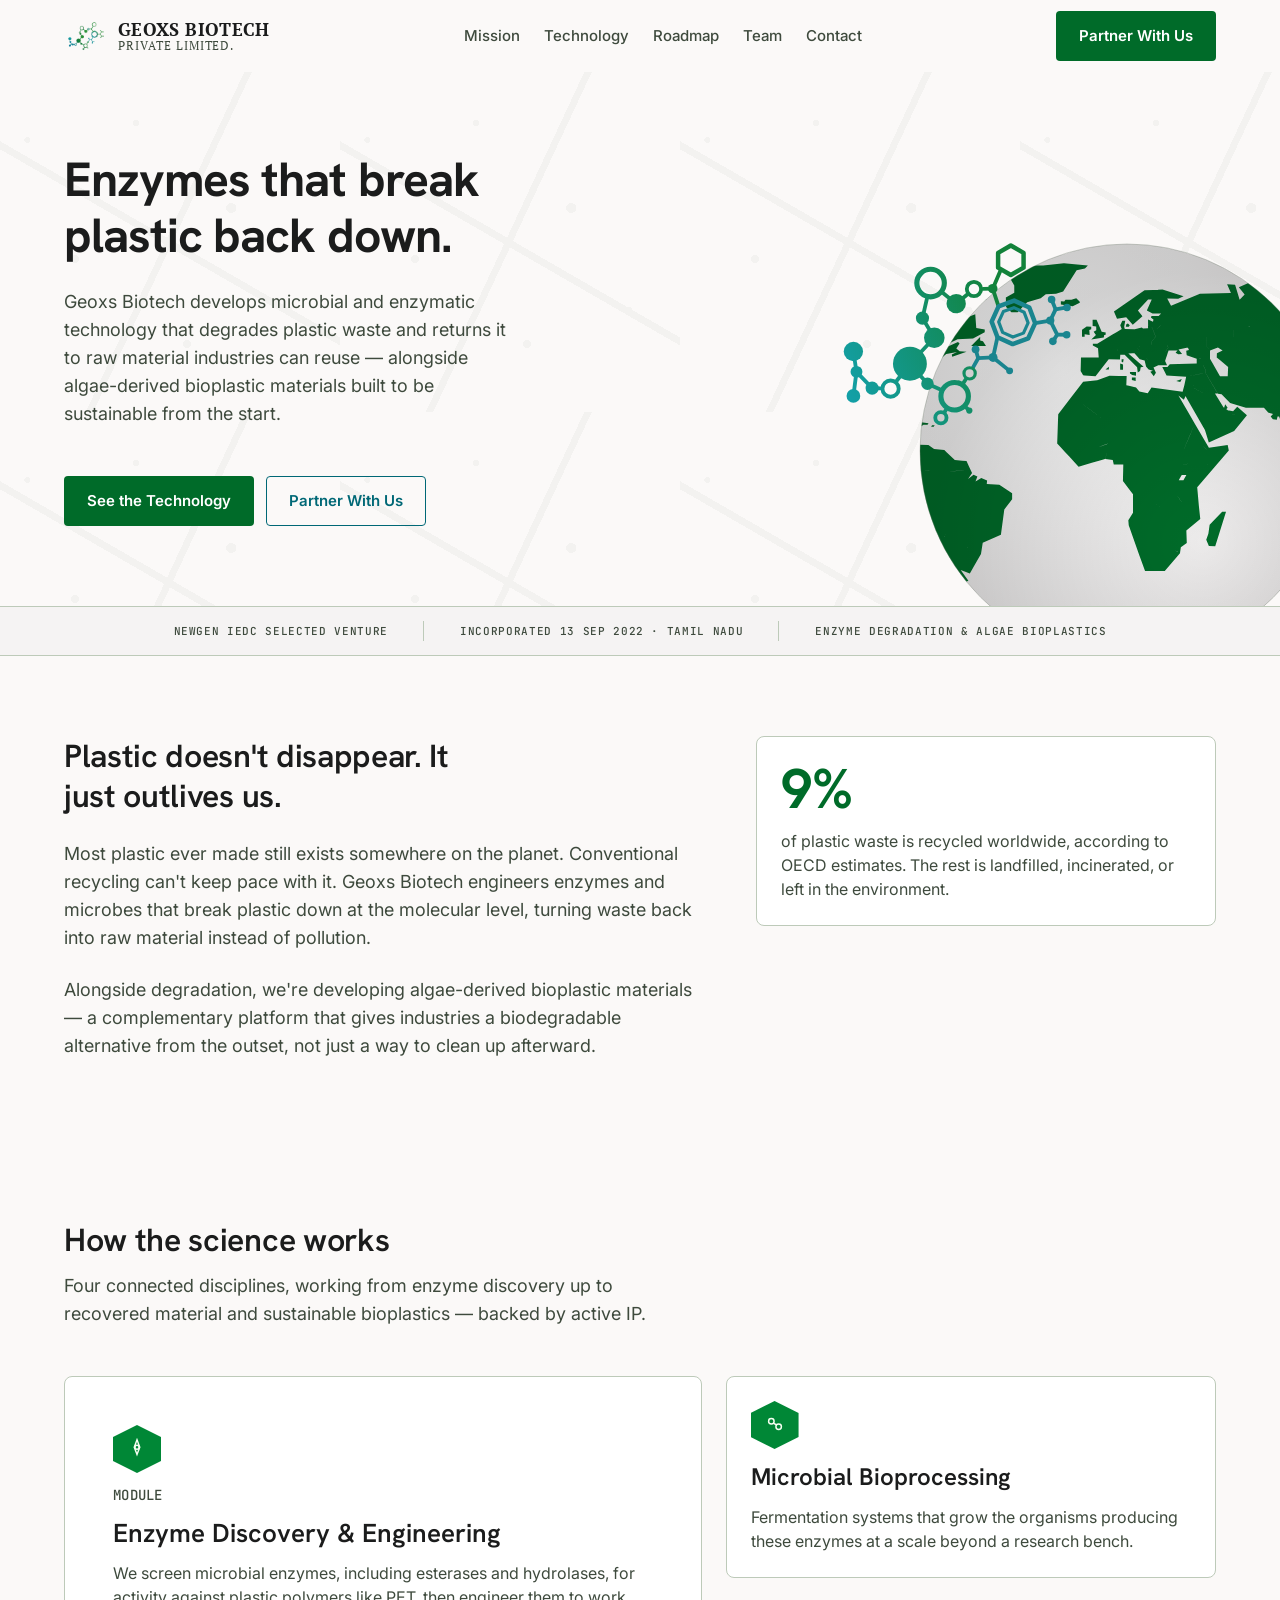
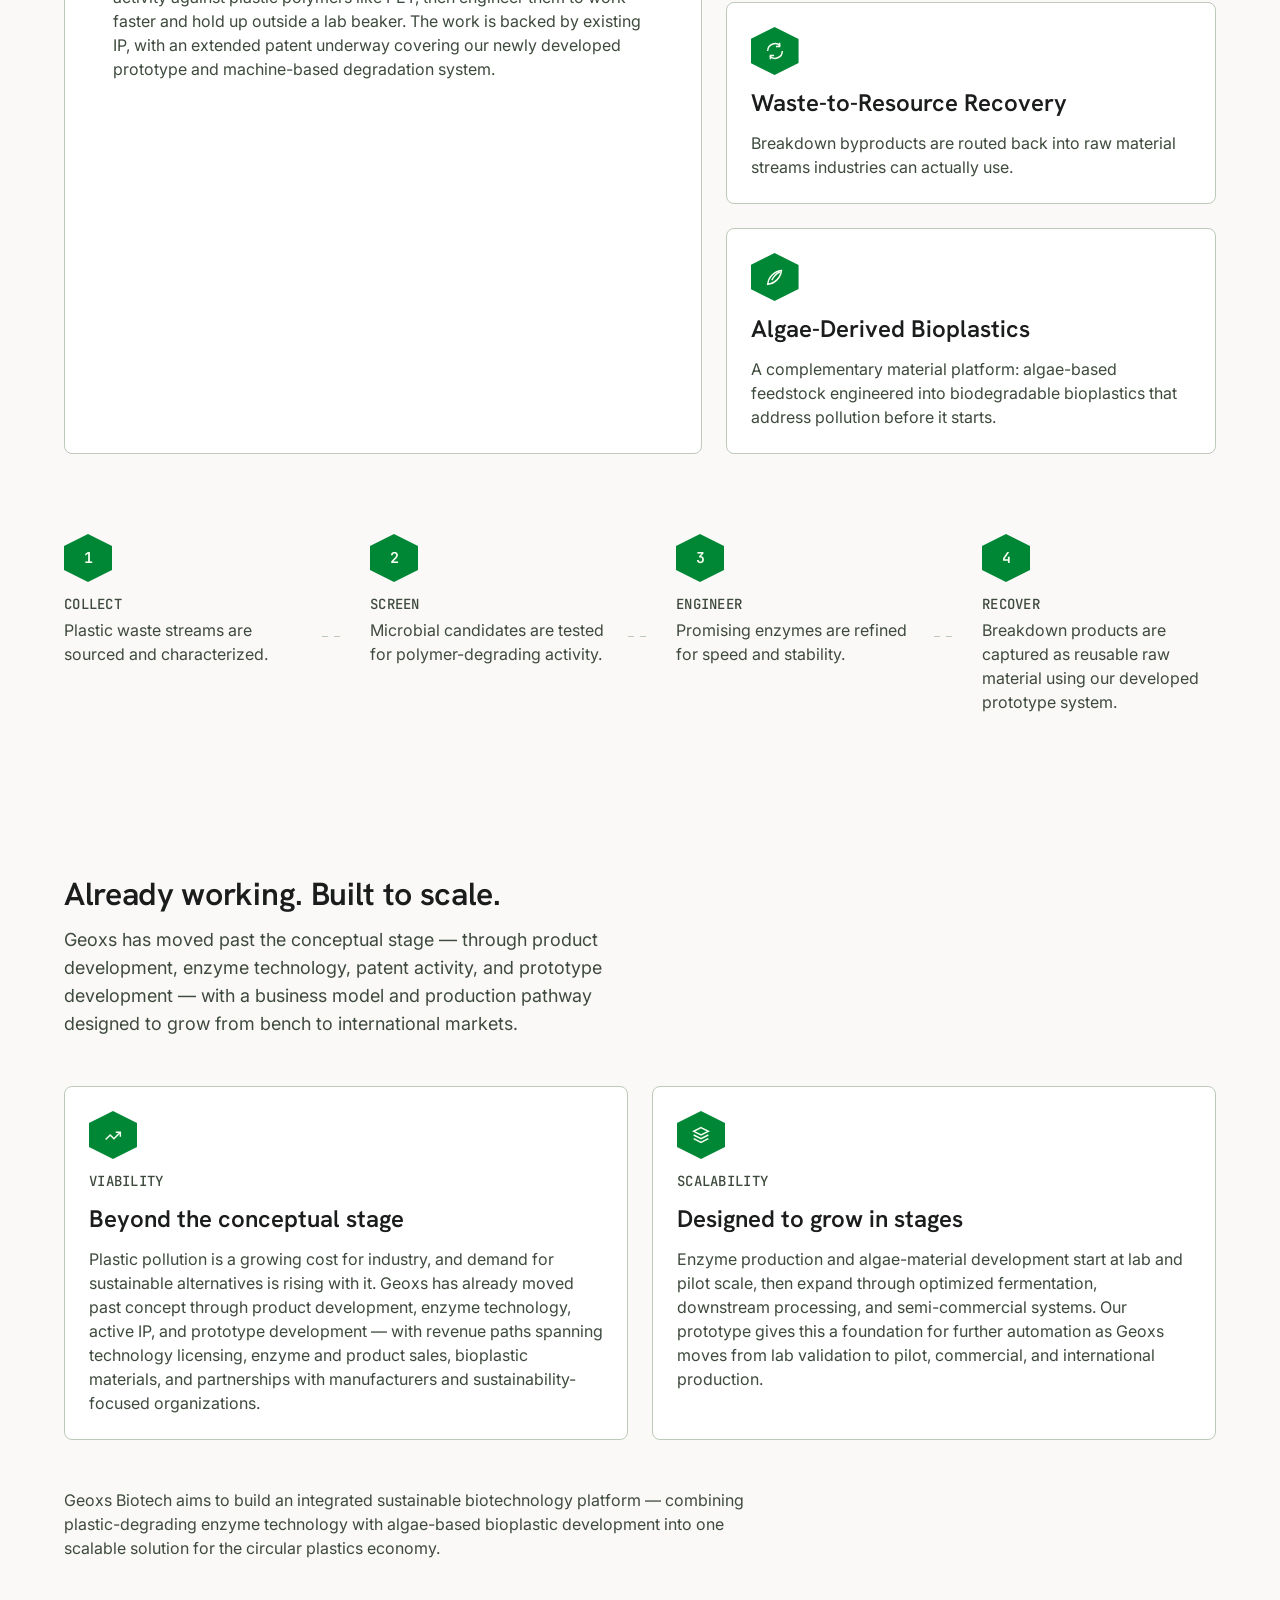
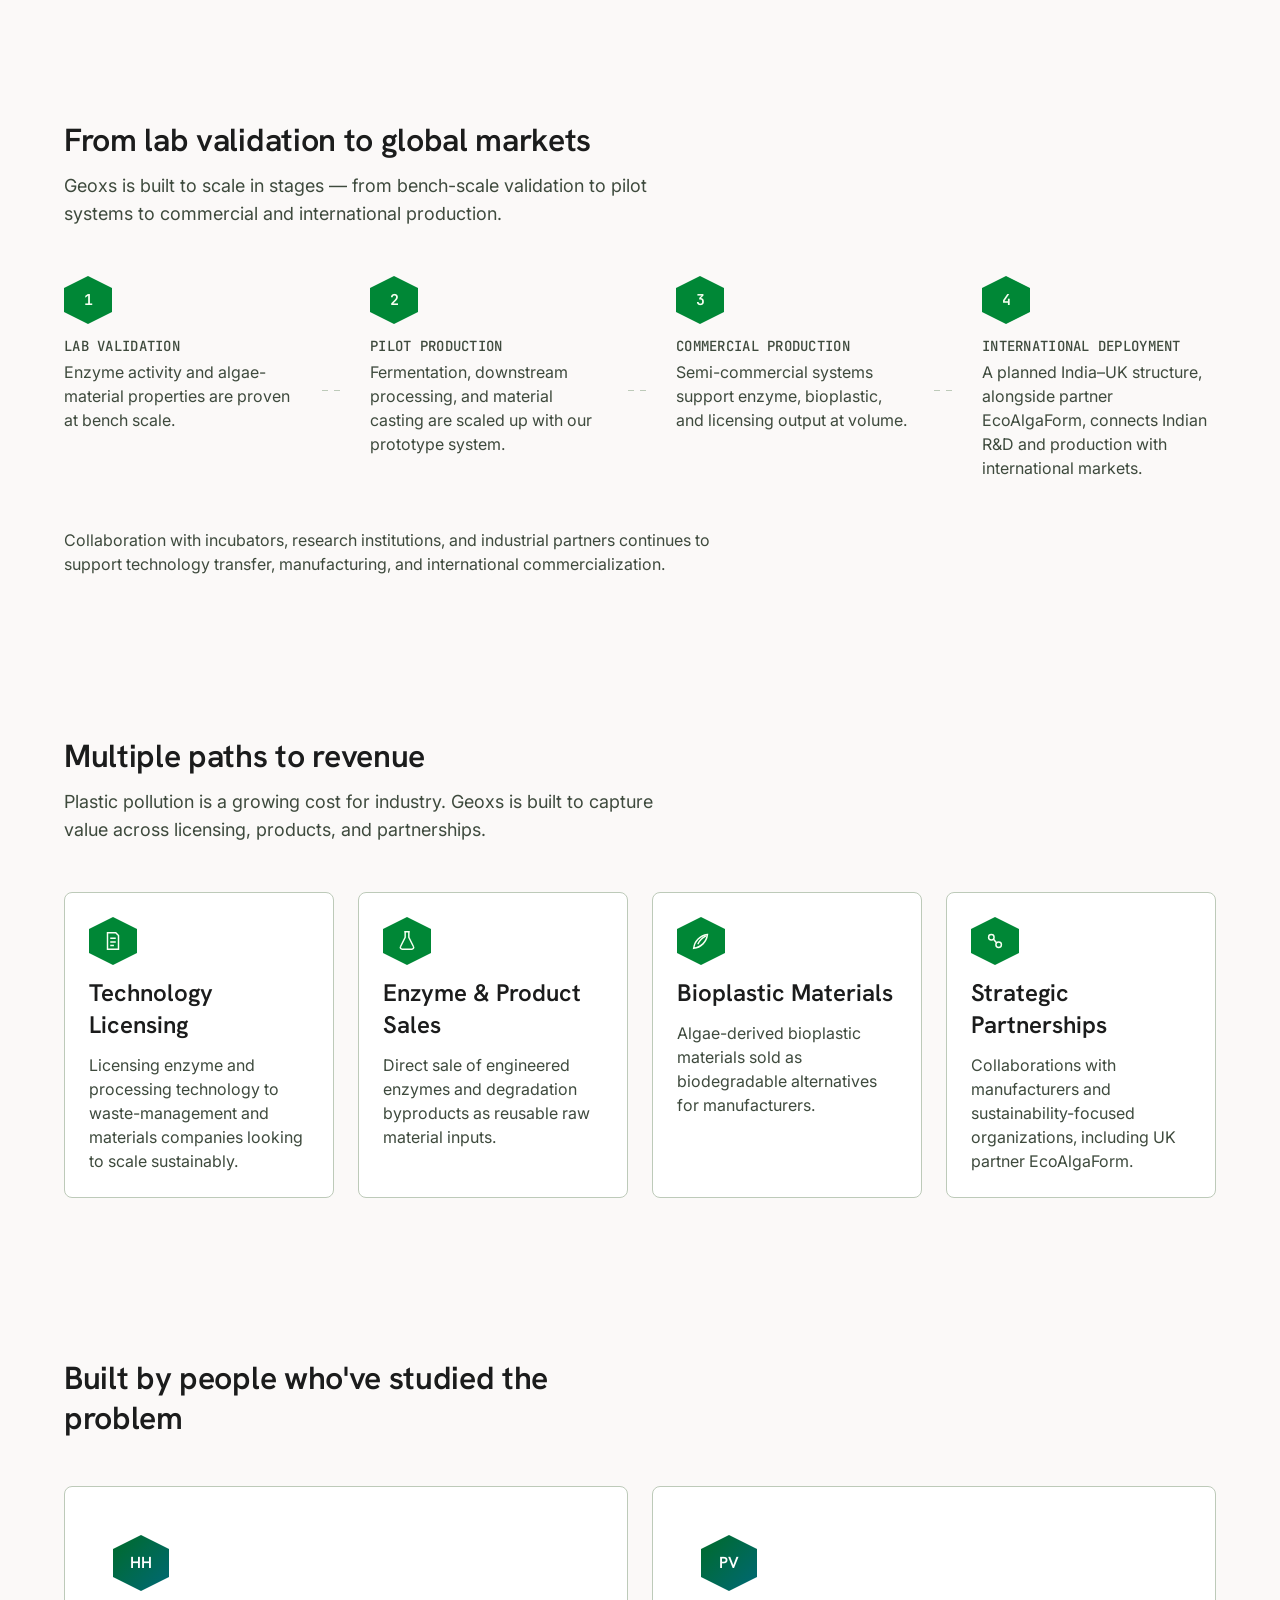
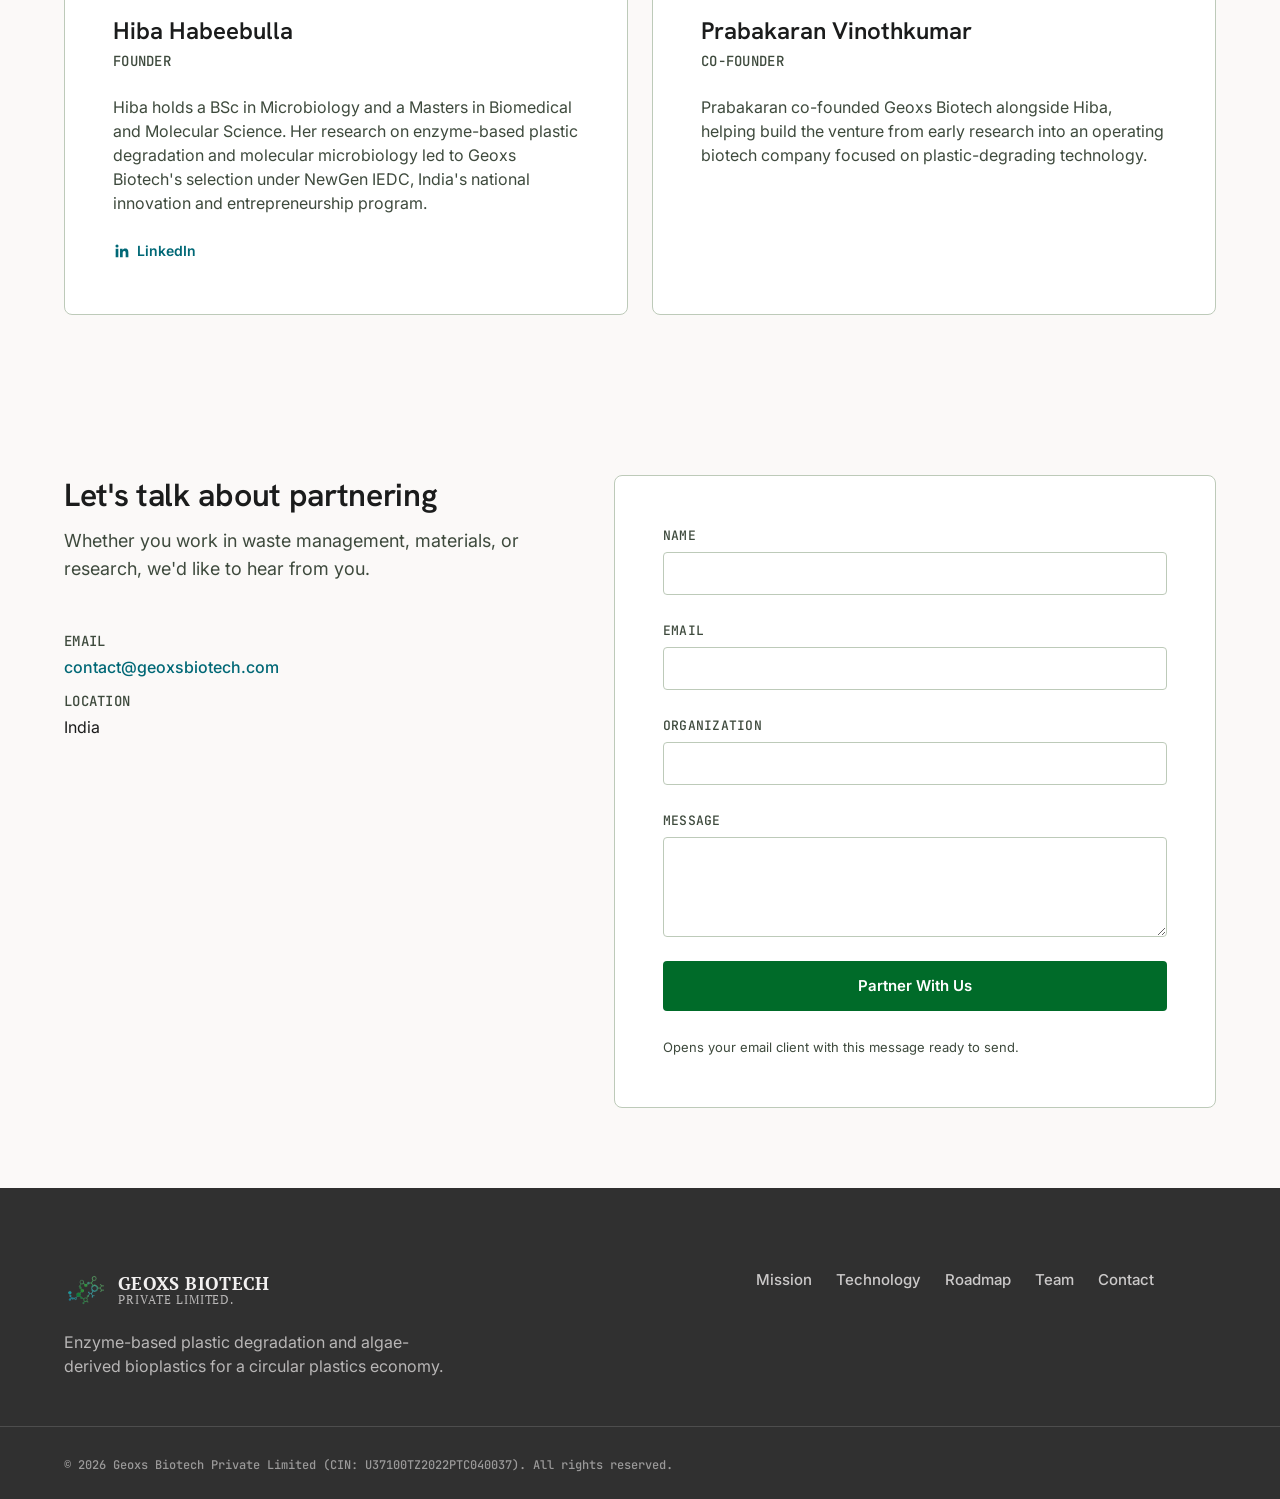
==== commit 527fe5a1: "Reconcile site copy with company summary and add viability/scalability section Adds the precise inco" ====
--- a/index.html
+++ b/index.html
@@ -54,11 +54,25 @@
     <div class="molecular-watermark" aria-hidden="true"></div>
     <div class="hero-globe" aria-hidden="true">
       <svg viewBox="0 0 100 100" role="presentation">
+        <defs>
+          <clipPath id="globe-clip"><circle cx="50" cy="50" r="45"/></clipPath>
+          <radialGradient id="globe-base" cx="34%" cy="30%" r="75%">
+            <stop class="globe-base-stop-a" offset="0%"/>
+            <stop class="globe-base-stop-b" offset="100%"/>
+          </radialGradient>
+          <radialGradient id="globe-shade" cx="68%" cy="72%" r="65%">
+            <stop class="globe-shade-stop-a" offset="0%"/>
+            <stop class="globe-shade-stop-b" offset="100%"/>
+          </radialGradient>
+          <g id="globe-landmasses" transform="translate(-33.7843,5.0000) scale(0.338728)"><path d="m275.9 201.8-1.4 1.46h-2.36v-2.15l1.83-1.18h1.93v1.87zm4.05-6.3v2.12l-1.8-1.08v-1.65h1.8v-5.97h-4.6l-10.94 7.33-2.69-3.09v6.07h-6.65l3.86 10.57h12.67l9.75-11.28 0.44-3.05-1.84 0.03zm-171.6-119.4 2.52-1.719h3.04l-2.51 1.719h-3.05zm22.97-9.127-3.22 2.792h-7.46l-2.31 1.582h1.78l-2.48 1.692h-1.77l2.47-1.692h-4.87l-2.11 1.64-2.15 0.215 0.43-3.705h-1.66l-1.94 1.289-3.6 5.315h-2.12l4.08-6.604 4.81-1.029-0.27-0.903-3.17-0.108-1.5-0.913-1.88 0.913h-2.2l0.9-1.945-4.551-2.082h-38.81l-12.78 13.48v10.36l4.666 4.667 16.32 2.098 2.177 3.302 4.59-0.161 3.788 7.44 7.058-8.861 16.78 0.053 1.11 8.388 2.66 0.07 0.07-10.44 27.16-23.22 1.85-0.32 1.05-3.307h-2.9zm16.06-1.435h9.48l-1.97-3.138-1.78-0.425v-2.251zm-70.28 50.76-3.657-7.88 3.036-3.81-3.787-7.442-4.59 0.161-2.177-3.301-16.32-2.098 0.031 0.032 0.695 7.348 5.02 9.5 2.057-1.59-3.959-8.441v-4.751h2.335l0.091 4.419 7.5 17.62 12.23 5.1 3.052-0.81 2.686 2.74 1.338-2.38h2.818l-0.402-3.09h2.415l3.141-2.34 0.133-3.41-3.435-0.06-2.731 4.48zm135.4-76.39 4.54-2.209v-0.622l-2.25-2.282-3.15 1.046-3.78-0.08-0.8 1.09-2.15-0.05v2.02zm40.41 47.95 0.01-2.144-2.43-0.064-0.02 1.58zm-92.08-68.56v2.26l11.28 0.161 2.89 4.987v4.51l-5.41 3.073 0.16 6.12 3.4 3.437h4.02l6.14-6.489 8.67-2.557 3.25-2.489 6.56-0.405 4.59-1.355 8.65-13.75 5.33-1.09 1.88-1.89-15.37-1.546-13.28 1.546h-16.08l-9.27 3.221zm261.6 87.05-1.31-1.37-2.15 3.06 2.15 2.01zm-20.64-37.93 0.43-2.416-4.51-0.725-1.72-2.819h-8.59l-17.56-4.348-1.93 4.348-7.14-2.174-5.33 4.06 17.36 10.14 20.08 0.215 2.42-4.924zm3.81 45.98-2.58 0.57v1.52l1.05 1.27 1.53-1.91zm-9.61-51.94 1.72 2.819 4.51 0.725-0.43 2.416-6.48 1.357-2.43 4.924-20.08-0.215-17.36-10.14-7.51 5.725 1.25 5.811-7.52 2.793 2.15 5.26 8 3.65 0.32 6.443 20.94 7.242 3.86-3.538 8.22 3.538-1.13 3.06 4.35 7.25 7.62-3.86 4.98 4.26 2.11-1.2 0.08 2.05 12.48-4.46 4.08-9.132-7.28-11.98 3.74-4.079h-4.3l-1.38 0.893-2.7-4.435 3.44-3.007 2.36 4.504 3.31-2.277 6.35-4.374v-8.483l-10.52-2.684-7.73-7.571h-7.51l1.71 6.067zm43.39 12.76 2.94-0.04 1.25-2.134-6.53-2.738 0.13 5.395 1.29 0.765zm-8.12 12.47-0.48 1.659 6.47-0.955 0.5 2.498 1.47-0.624 0.16-1.966 4.34-1.115-0.23-5.673-1.97-3.439-1.96-0.568 1.12 5.154-4.01 3.637zm-1.14 3.202 2.34-0.295 0.76 1.128-0.84 2.657zm6.24-1.1-1.13 2.053-1.49-1.691zm-7.08 35.04-3.55-0.37-1.29-1.61 1.29-2.96-1.28-2.84-2.34-0.05-0.57 5 3.31 3.99 3.88 0.49zm-11.18 8.87 1.57 0.31 2.79-2.32-0.06-1.9zm12.25 3.59v2.23l2.33-0.7-0.79-1.44 1.88-0.48-1.6-4.99-1.18 3.08h-3.86zm-6.87-11.13 1.66 1.63-0.54 1-1.34-1.31zm1.66 3.99 1.18 0.8 1.29-1.95-1.72-0.21zm4.4-2.04 1.62 2.09h1.77l-1.69-2.72zm0 1.76 0.91 1.59-0.73 0.97-1.28-1.93zm-1.93 1.61 0.83 1.25-0.83 1-0.95-1.16zm3.15 32.76 1.09 1.5 3.06-0.37v-1.13zm-24.59-17.64 0.15 4.32 2.46 4.3h7.82l3.87-4.94v-8.96l-2.79 0.29-2.26 4.27-7.57 1.69-1.63-0.99zm-5.56 11.28v-3.3l-12.89-13.37-4.41-1.69 14.93 20.33zm15.06 5.88 0.24 1.12-16.11-2.73 2.42-1.94 4.02 1.53 3.63-0.8zm10.3 0h-2.49l0.48 1.61h2.38l1-0.81zm-4.35 2.61 0.73 0.89h1.73l-0.6-1.29zm9.14-2.13-2.49 2.78 1.89 0.24 1.69-1.52zm-8.29-4.91 1.85-0.57-0.56-3.26 1.09-1.21 0.92 2.42 2.22 0.77v-1.74l-1.25-2.76 2.37-1.99-3.78 0.16-0.78-1.08 1.5-1.65 2.78 0.96 1.37-0.12 2.05-2.42-1.8-0.04-1.17 0.77-3.87-0.94-2.56 2.31 0.18 3.66-1.49 1.98zm13.89-5.19-0.43 1.51 4.19-0.43v-1.08zm0.97-9.75-1.4 1.38-0.53 3.44 1.93 0.47-0.43-3.05 1.12-1.4zm9.49 9.15-0.56-2.98-4.59 0.65zm-0.31 2.48 6.4 2.67 1.15 3.27-2.13 1.3 5.48 1.9v-10.79l-4.45-2.32-4.15 3.37-4.39-1.73-0.49 2.42zm-19.06-71.18-4.32-3.535-1.91 1.764 2.58 5.584 3.12-0.215zm-4.32-3.535-1.91-1.564 2.47-0.322-0.43-4.939-6.35 4.374 1.86 3.53 2.45 0.685zm-5.53 56.98-3.44 4.63-7.94 3.67 1.63 0.99 7.57-1.69 2.26-4.27 2.79-0.29v-3.28zm-26.32 0 1.38 4.48 5.68 4.84 0.44-1.72-5.36-7.92zm68.12 27.58 3.81-3.5 4.94 4.82 4.51 0.92-5.58-5.58 0.27-2.95-9.94-5.2v10.79zm10.46-5.78 2.01 1.2 3.47-1.95v-2.02zm2.8-5.67 4.05 2.9 1.62-0.55-4.11-2.45zm-84.29-42.84-4.35-7.25 1.12-3.06-2.52-1.08-3.38 2.43-1.59 10.99 2.51 2.1 0.96 5.02 1.77 0.53 1.27-1.59 2.36 2.66 1.31 4.86-0.31 5.02 2.03-3.98-3.65-13.16 2.47-1.79zm7.3 6.18 2.92 3.97-2.73 2.74h6.12v-1.56l-5.96-6.34-1.32-4.08-4.14-2.02-2.19 1.11v1.7l2.14 1.25v3.23zm-5.16 0v-3.23l-2.14-1.25-2.47 1.79 3.65 13.16-2.03 3.98-0.12 1.98 3.54 3 0.34 1.1 2.14-0.32-3.44-5.07 0.8-7.84 3.87 3.83v-3.21l3.94-3.95-2.92-3.97zm4.14 7.92v3.21l1.93 1.92 2.17-0.3 3.23-2.42v-3.62h-6.12zm1.37-9.11 5.96 6.34v5.18l-3.23 2.42 0.08 3.46 6.18-4.08-0.21-6.07-6.45-6.81 0.32-3.73 2.3-1.3-4.98-4.26-5.43 2.75 4.14 2.02zm-25.77-13.2-1.37 0.64 1.94 6.13 1.25-1.21 5.58 4.68 0.36-2.5-2.93-2.74-0.48-3.28-2.34 0.96zm2.01-0.42-3.38-0.84 0.47-2.12-0.97-0.336-2.07 3.296-11.37-4.306 0.03-3.632-2.84-0.984-0.32-6.443-2.48-1.13h-2.29l-3.4 2.416-0.09 2.057 2.06 1.167 0.98 4.021-4.47 4.114h-2.86v3.04l2.14 0.81v2.62l-3.86 1.03 0.33 0.39 3.19 1.01-1.49 1.53 1.41 1.83 2.53 0.3 0.45-2.1 1 0.01 8.13 23.38 5.16-3.17 0.8-9.4 11.77-11.37-1.94-6.13 1.37-0.64 2.01 2.68 2.34-0.96 0.48 3.28 2.93 2.74 1.23-8.49 3.38-2.43-5.69-2.458-3.86 3.538zm-17.29-7.938-0.03 3.632 11.37 4.306 2.07-3.296zm14.38 4.978-0.47 2.12 3.38 0.84 0.81-1.68zm-64.41-27.17 2.41 2.002 3.07-0.848 2.72 2.27-0.47-5.894 4.19-0.966 5.52 3.785 4.62-0.886 3.38 4.456 3.26-0.144 3.19-2.621 7.53-0.327 4.82 2.233-1.25-5.811 7.51-5.723-4.33-2.532-25.24-8.901-9.95 2.243v4.498h-17.64v5.812l2.36 2.952 5.05-2.04 3.01 2.04-3.65 1.771zm19.32 13.88-1.69-2.737-6.6-2.094-3.9 1.3-0.07 1.737-4.97-0.003-2.74-4.835-6.55 0.647v1.933l7.95 13.49 2.36 0.226 5.48 5.717 10.09 3.01h2.8l2.03-3.49-2.25-2.821-3.22-9.341zm-11.12-10.45-2.72-2.27-3.07 0.848 4.9 4.058-0.18 4.286 3.9-1.3 6.61 2.094 1.69 2.737 6.28-3.221-10.35-8.283h-4.39zm26.12 23.98h2.86l4.47-4.114-0.98-4.021-2.06-1.167 0.09-2.057 3.4-2.416h2.29l-4.77-2.179-5.08 0.733-1.61 6.978-5.87 5.427-6.3-0.063 0.5 1.428 2.25 2.821-2.03 3.49h8.8l2.32 2.64 3.86-1.03v-2.62l-2.14-0.81zm-16.88-27.06-5.52-3.785-4.19 0.966 0.47 5.894 2.67-1.051h4.39l10.35 8.283 3.39 0.907-1.54-4.53 4.81-1.38 0.27-2.048-7.1 0.314-3.38-4.456zm1.88 13.53-1.28 2.739 2.72 7.913 6.3 0.063 5.87-5.427 1.61-6.978-1.04-2.94-4.5 2.316-3.39-0.907zm13.75-5.985-4.04-1.311-1.57 0.452 1.54 4.53 4.5-2.316 1.04 2.94 5.08-0.733-0.75-0.341-1.48-3.631zm-1.18-6.738-3.19 2.621 3.84-0.17-0.27 2.048-3.24 0.928 4.04 1.311 4.32-0.41-0.67-1.629 7.52-2.793-4.82-2.233zm-38.55 3.772 2.88 2.628 3.13-0.309-2.18-3.841-2.36-0.584zm-6.19-1.087 4.27 1.087h1.92l1.47-2.106-5.45-2.471-2.21 0.478zm5.65 4.053 3.42-0.338-2.88-2.628h-1.92zm-32.55-32.75-1.13 0.267 0.29 0.217-0.32 1.45-3.17-1.45 0.01 1.882 4.32 1.102 3.11 1.423 1.2-1.026-0.43-3.056-1.58 0.48zm-4.31 4.517 2.41 0.803 0.66 1.364 0.52 1.455 3.83-3.248-3.11-1.423-4.32-1.102zm12.24-0.652h-3.62l-5.03 4.274 0.8 2.205 7.21 1.15 4.5-0.982-2.68-1.09 1.61-1.027zm-10.04-5.588-0.38 0.966 1.36 1.024 1.13-0.267 2.3 1.289 1.58-0.48-0.49-3.481-0.9 0.845zm9.4 13.22-7.21-1.15 0.45 1.252-2.58 3.217v1.82h9.75l0.94 1.782-1.69 2.649 1.48 0.619 0.4-1.228h5.78l-1.28 1.328 1.78 1.007 2.4-0.188-2.28-2.912 6-1.275 1.53-3.436-10.97-4.467zm-13.73-28.16-10.1 7.408v6.589l-1.39 2.177 3.8 4.375 6.2-5.49-2.9-3.6 6.53-7.137h1.29l-1.78-4.322zm-17.81 16.67 5.91-0.966 0.41 0.471 1.39-2.177v-6.589l10.11-7.408h5.59v-1.845l-5.73 0.292-19.65 13.6zm23.41-16.67h-3.94l1.77 4.322h1.04l-3.14 7.113 3.67 1.852h5.59l3.14-3.624-5.21-11.66-2.92 0.148zm169.4 32.4h1.93l-6.81-6.979-1.93-0.055 5.47 6.765 2.68 4.993h1.99zm-170.5-10.41-2.41-0.803 0.01 1.603 3.06 0.564zm144.1-24.13-1.85-2.513-11.44-1.87-3.22 2.899h-9.26l-3.86-2.899h-20.94l-1.29-4.616h-19.33l-17.04 7.622 3.73 4.618-3.22 3.328-2.91-9.511-5.14-0.407 2.47 5.623-19.87 0.537-18.57 7.623-2.45-4.668 7.06 0.266 3.44-1.718-13.53-4.314-2.88 0.147 5.21 11.66-3.14 3.624-0.76 0.71 0.49 3.481 0.43 3.056h3.62l2.79 4.53-1.61 1.027 2.68 1.09 10.97 4.467-1.53 3.436 0.72 1.717-1.77 0.483 0.31 2.824 6.41 2.245 2.21-0.478 5.45 2.471 2.36 0.584-1.47-2.577v-5.229l-2.36-2.952v-5.812h17.64v-4.498l9.95-2.243 25.24 8.901 4.33 2.53 5.33-4.06 7.14 2.174 1.93-4.348 17.56 4.348h8.59l3.22-0.644-1.72-6.067h7.52l7.73 7.571 10.52 2.684v8.483l4.61-0.81 2.48-3.7v-6.872l-7.09-8.053-6.87-0.107 1.18-8.482 14.17 0.107 1.54-4.814 5.98 2.263 0.02-2.219 1.48 0.153 2.58 2.469-2.49 1.695-0.3 5.069 10.09 9.557v-9.234l-5.69-5.477 13.48-4.268 0.17-1.376-6.78-1.845 2.64-2.057 6.06 1.252 4.11 0.081-3.3-3.541-21.16-4.191zm-151.1 35.94-2.49 2.041 3.62 1.345 3.86-0.666 3.06-3.218h-1.21v-0.761zm-1.85-1.75 1.85 1.75 6.84-1.259v-1.059l-6.2-0.753-0.26-0.102zm-13.06 4.977 2.22 0.159 2.01-0.464-0.72-2.175h-1.89l-1.23 0.567zm8.5-4.977h4.56l2.23-1.423-4.36-1.718-3.9 1.208zm-30.64 20.96 0.9 0.068 1.04-8.736-3.38-0.565-0.17 6.388zm52.89-15.28 1.69-2.649-0.94-1.782h-2.89zm-8.19-14.38-3.06-0.564-3.22 0.106-0.73-0.669-4.62 1.127-0.41-0.005 0.41 5.561 4.37 1.718 0.25 0.102 6.2 0.753 2.58-3.217-0.45-1.252-0.8-2.205zm0.4 9.949-3.06 3.218 2.74 4.55 6.84-0.779 1.95 0.537 0.8-2.476-1.48-0.619-2.14-4.431zm-12.45-9.954-5.93-0.068-0.27-1.054h-2.08l0.42 1.015-3.12 1.869-0.28 5.385 1.89 0.987-0.75 3.632 1.23-0.567h4.4l0.38-0.111 3.19-0.936-1.09-1.45-1.47-1.933 3.9-1.208zm-8.28-1.122h2.08l-0.11-0.446 0.68-3.822-1.87-0.026-1.33 2.998zm5.55-1.338-1.17-1.159-1.04 0.427-0.32 1.643 1.94-0.019zm1.81 12.61-3.57 1.047h-2.51l0.72 2.175 3.81-0.881h4.38l1.83-1.504 0.66-0.537-1.85-1.75h-4.56zm2.18 17.39h-3.87v0.967l1.45 0.993 2.42 0.375zm-10.15-5.449v3.973h1.85v-3.436zm-1.62-8.418-0.35 1.707 2.24 1.021h2.6l8 7.983 0.41 3.397 1.47-0.859 0.46-2.442 1.82-0.365-9.76-8.447 2.77-0.166-1.62-3.015-5.82 1.345zm2.55 5.681v1.638l0.92 0.347 0.41-1.985zm-18.46-10.04v1.181l3.32 1.794 0.44 5.883 4.92 3.147 1.52-1.965 7.2 0.052 0.21-3.005h0.19l-2.24-1.021 1.49-7.252-6.55-3.417-7.68 4.603zm12.33-5.696-1.83 1.093 3.67 1.914 1.05-0.566 0.04-0.886zm2.93 1.555 0.18-3.417-3.11 1.862zm-1.09 1.452 0.99 0.516 0.05-1.082zm-12.02-8.37 0.04 2.469-1.69 0.926 1.49 2.169-3.02 2.864 3.99-0.725 4.06-0.644 0.26-1.49h0.83l0.18-1.663-2.63-0.555-3.29-7.56-2.51-0.077v4.071zm-3.18 1.784v-1.613l-2.94-0.199 1.69 2.255zm-5.92 0.373v4.403l1.69-0.011v-1.503l3.22 0.443-0.24-3.262-1.69-2.255zm1.62 29.32 7.05 0.527 6.96-8.936-4.92-3.147-11.38 0.082-0.05 2.173 3.38 0.565zm15.62-3.76v-1.891l-2.18 1.891zm25.76-2.199 4.47-1.446-1.03-2.402-3.68 0.72zm-2.83-10.16 0.82 4.56 1.77 2.469 3.68-0.72-0.94-2.205-2.74-4.55zm-7.65 1.89 0.41-0.024 2.1-1.099 0.95-1.63-0.7-0.262h-4.38zm22.32 8.844-3.33-0.027 2.74 5.506 12.59 0.695 12.37-2.523v-1.933l-1.38-2.966-4.27-1.087-17.24 0.564zm-3.34-1.248h3.07l-1.24-2.67-1.86 0.601zm-13.75-3.57 1.11 0.275 2.13-1.631-0.6-3.354-4.55 0.616zm3.59 4.777 1.42 1.64 2.74 0.766-1.67 0.708 2.21 2.778 1.39-2.2-1.55-3.383 3.08-1.516h2.54l-0.03-2.069zm-2.44-10.47-2.92-1.083-0.95 1.63-2.1 1.099 0.73-0.044 3.39 3.92 0.7 0.174-1.91-4.094 4.55-0.616-0.22-1.206zm1.29 6.3 1.6-0.851-0.8-1.109-2.13 1.631zl0.9 3.881 0.25 0.292 1.66-0.536-0.24-3.128-0.97-1.36zm7.28 2.191 5.86-1.895 0.96-2.954-1.95-0.537-6.84 0.779zm43.73 28.14 1.36 0.9 0.89-0.92-1.56-2.2zm-27.13-18.53-3.59 1.329 2.57 0.644zm2.31 4.593v6.453l1.35 0.161 2.01-0.94 0.62-3.624 1.57-0.664 0.08-0.034-0.46-1.925-3.23 1.925zm24.38 13.65-3.55-5.8h-1.55l-1.11-1.439-3.03-0.01-9.59-5.013-1.58 0.664-0.61 3.624-2.02 0.94-1.34-0.161 12.51 21.74 0.25 0.81 1.3-2.23 4.44 0.56-0.41 1.69 6.29-3.3 8.85-2.37v-4.61l-4.61-0.65-1.4-2.57zm-7.61-7.244 1.41 0.005 1.1 1.439h1.55l-1.88-3.06h-1.77zm-8.98-8.541-2.62 1.564 0.48 2.011 9.49 4.961 1.63 0.005 0.41-1.616 3.49-0.021-7.84-13.29-3.6 0.735zm22.79 18.32-3.36-0.66 1.4 2.57 2.6 0.37 3.7-3.76-1.69-1.5zm0.64 2.28 2.01 0.28v4.61l-4.45 1.19v2.68l2.48 1.68 8.2-10.16-4.54-4.04-3.7 3.76zm-29.76-21.17-1.46 2.701 1.94 1.352 5.85-3.489 1.44-5.653-8.77 1.788-0.59 2.75zm22.92 28.43-6.29 3.3 0.41-1.69-4.44-0.56-1.3 2.23 2.22 7.24 16.28-7.34-2.48-1.68v-2.68zm-24.38-25.73 1.46-2.701-1.59-0.551-0.58 2.748zm-0.04 6.548 0.04-0.095v-6.453l-0.71-0.504-1.12 4.135zm13.38 92.14 1.7 4.02 4.07 0.18 6.93-22.23h-2.47l-8.05 8.36-0.81 5.8zm-44.74-54.6-1.18-3.49h2.36l-2.91-6.18v3.42l-4.18 8.66-3.65 0.21-0.51 3.56h1.58l-0.08 3.64h10.07l0.45-1.29h-0.02l-3.01-4.24zm-5.8 12.47h-2.83l-0.09 4.33 3.63 4.85v-4.15h4.66l-2.38-7.68h-2.99zv-2.65h-2.76l-0.07 2.65zm-9.45-9.14 0.64 2.85h4.54l0.51-3.56 3.65-0.21 4.18-8.66v-3.42h-15.65l-2.54 12.32zm-23.09-2.36 1.15 1.29v5.37l8.52-2.46v-7.88l-8.32-1.64v4.14zm1.15 6.66v-5.37l-3.08-3.47-2.73 2.57zm51.29 25.06-2.94-1.45v-5.36h-3.32l-0.67 2.36-3.31 0.11-0.86-2.97-5.26 0.04v11.73l-3 4.94 0.26 3.22h18.55l-3.03-3.76v-4.19h3.7zm-36.99-29.19-1.38-8.44h-4.4v10.11zm20.08 6.32 2.38 7.68h-4.66v4.15l1.83 2.44 4.44-2.03 4.67-7.75 0.74-5.78h-4.64l-0.45 1.29zm43.4-21.29 2.75 4.35 1.05-0.88-6.97-11.97-3.6 8.5zm-83.58 12.83 2.72-2.57-2.79-3.14-2.71 2.72zm87.06-5.64 1.75-1.26-1.43-2.46-2.09 1.75zm-12.94 39.06v2.58l2.26 1.51v3.22l-2.15 1.88v-3.77l-2.15-1.76-0.06 0.04-4.06 2.83 4.06 2.66v3.72l-2.54 5.94v6.58l1.84-0.03 0.12-0.89 3.81-2.66-0.28-8.01 8.94-7.33-0.89-8.36zm14.69-40.32-1.75 1.26 1.78 2 7.09 2.51-11.07 9.22v8.02l17.35-20.18-0.71-3.54-12.06 1.79zm-44.21 69.48h6.66v-17.03h8.84l-1.15-1.6h-20.96zm32.98-58.29-3.04 0.43 0.87 3.74-0.43 3.17-1.36 2.4 8.32 5.49 2.92-3.41v-8.02l3.22-2.69h-9.44zm-3.96 9.74-0.52 0.91h-2.99l0.77-1.32h-1.36l-3.06 7.58 5.56 7.83h2.1v4.39l8.9-1.85-1.08-12.05zm-68.11-47.5h-4.94v5.67l-1.82 2.76h-6.1l-0.22 6.37 7.5 5.39v-1.93h9.02l-0.86-15.38h4.75l-7.33-5.41zm62.77 50.17 1.24-3.08h-2.64l-0.84 3.55zm-1.82 4.5 1.82-4.5-2.24 0.47-0.61 2.57zm-72.13-27.31 2.89 3.12 2.71-2.72 2.79 3.14 1.93 2.18 1.35-1.18v-4.14l-0.65-2.95h-8.59zm14.62-9.1h-9.02v1.93l2.04 4.62h3.38l0.65 2.95 4.16 0.82v-4.17l15.97-6.47v-5.27l-13.29-9.79h-4.75zm55.51 47.67 3.22 1.29-1.12 2.25-9.47-4.67 0.12 4.67h-3.7v4.19l3.03 3.76h5.67l9.81-6.83v-8.09l-1.23-1.73-5.36 0.81zm-13.2 24.05 2.68 3.09 10.94-7.33-4.78-6.72h-8.84zm-41.1-61.4 4.16 0.82v-2.23h4.4l5.11-1.88-4.88-4.44-8.79 3.56zm61.86 33.92v8.09l0.06-0.04 2.15 1.76v3.77l2.15-1.88v-3.22l-2.26-1.51v-6.97zm14.31-37.51-2.75-4.35h-6.77l-4.79 11.31 6.62 6.92h9.44l7.85-6.53-7.09-2.51-3.55-3.97zm-19.45 22.1h4l1.14-1.99h2.96l0.43-3.17-0.87-3.74-5.73 0.8zm-40.75-34.42v5.27l-7.18 2.91 4.89 4.44 1.28-0.47 0.49-2.38h15.65l3.53-7.24-1.39-9.53h-6.96zm-33.47-4.24h6.09l1.83-2.76v-5.67h4.94v-3.439h-5.44l-7.34 9.559zm-0.45 12.57 4.93 1.44h-4.98l-0.09 2.37h9.9l-2.04-4.62-7.5-5.39zm4.93 1.44-4.93-1.44-0.05 1.44zm47.64-7.24-3.52 7.24 2.91 6.18h-2.36l1.18 3.49 11.68-5.52v-6.01l2.6-2.56 0.26-5.84-10.14-6.51h-3.99zm0.03-23.68-2.13-2.582-4.57-1.097-4.25 4.571 2.76 13.26h10.77l10.14 6.51 0.99-22.44-5.9-0.8-2.44 3.651zm-40.15 5.038h0.86v-0.731l12.24-6.681v-4.794l-9.02 0.94-8.66 11.27zm13.1-12.2v4.794l-12.24 6.681v1.64l20.61 15.2 10.31-7h0.18l-5.03-24.17-5.92-0.171zm13.83-2.859 2.27 10.92 4.25-4.571-1.67-0.4 0.21-5.8zm27.36 95.92 5.93 8.32h4.6l2.54-5.94v-3.72l-4.06-2.66-5.75 4zm2.72 22.66h2.36l1.4-1.46v-1.87h-1.93l-1.83 1.18zm7.81-8.37h-1.8v1.65l1.8 1.08zm4.84-97.06 0.03-0.084-1.79-2.917-14.04-1.908-0.75 17.02h15.39l3.1-1.77-6.38-10.96 3.49 2.845zm1.94 10.35-3.1 1.77h-15.4l-0.49 11.25-2.6 2.56v6.01l9.21 10.6 4.93 1.8 8.76-1.23-5.55-5.81 4.79-11.31 3.6-8.5zm-10.83 48.21 3.38-14.22-4.93-1.8-13.91 0.39-1.13 8.84-4.67 7.75-4.44 2.03 1 1.33 5.26-0.04 0.86 2.97 3.31-0.11 0.67-2.36h3.32v5.36l12.41 6.12 1.12-2.25-3.22-1.29 0.97-4.35 5.36-0.81zm-23.52-16.81 3.01 4.24h4.66l0.39-3.06 13.91-0.39-9.21-10.6-11.68 5.52zm-16.79-11.58-4.36 1.6 1.43 8.59 0.88-0.25zm-4.36 1.6-2.04 0.75 1.38 8.44 2.09-0.6zm-26.43 0.94 2.43-2.55h-4.68l-0.01 0.11zm-136.3-100.3-3.65-1.504-19.11 0.108-7.73 3.114v3.436l-8.696-0.107-1.65 2.303 7.339-0.264-9.448 3.544-4.565 6.185 3.921-0.065-7.517 4.939 2.748 0.215 14.39-6.871 16.61-0.58 5.046 5.047 1.906-2.052-1.665-1.719h-1.878l-1.834-2.102 15.79-13.63zm-12.49 31.96-2.631-2.148-1.128 0.967 1.834 2.398h1.925zm100.8 3.325-1.97-3.138-1.78-0.425v-2.251l-5.73 5.814zm-3-36.32-11.54-4.713-1.72-0.018-4.01 3.294 1.34-3.314-1.94-0.015-4.67 4.965 11.35-0.617 6.93 6.201-4.66-0.08-2.35 1.925h-5.29v1.512h5.37l4.55 3.763 1.24-0.542-1.08-2.39 3.13 1.49 1.02-0.443v-4.671l3.6 1.281 2.07-1.381-1.17-2.185-2.08-0.758zm-38.86 42.13h3.33l2.31-1.582h7.46l3.22-2.792h2.9l-1.05 3.304 5.15-0.888-3.38 1.61 0.32 1.397 9.18-3.225-4.48-0.213-2.09-1.883 2.07-3.21-1.01-0.964-6.49 2.945v-1.691l6.21-2.98 9.95-0.429 7.48-3.981 0.04-1.817-5.45-0.944-0.66-8.91-7.13 2.806 0.05-4.192-3.44-2.926h-4.67l-12.63 18.38-3.06 0.01 0.06-6.045-10.88-5.905 10.88-8.053 6.17-1.126-1.29-1.908 9.5-1.047 3.87-4.026-3.63-0.402-4.99 3.301 0.56-2.818-2.33-0.242-0.55-3.405-4.04 1.794 1.05 2.175-5.4 2.576-9.42-1.771-4.98 2.335-12.09-4.831-23.11 0.483-15.79 13.63 1.834 2.102h1.878l1.665 1.719-1.906 2.052-1.933 8.846 3.463 3.141v1.691h38.82l4.56 2.081 7.72-1.639 0.97 3.423 1.56 1.152 2.62-0.185zm13.93-34.5-2.96 2.407 5.85 0.619 0.62-1.514zm-11.42-6.123 1.09 1.407 2.76-1.407-0.82-1.306zm2.09-4.726 1.76 1.784 3.78-1.262 0.99-2.642zm7.21-1.062 0.48 1.691 5.15-1.369-1.04-1.38zm13.13-3.503-2.82-1.168-2.74 2.335 11.11 0.875 2.9-2.042zm27.05-6.241 5.8-3.273-23.03 1.708v1.243l7.77-0.161-1.09 1.45-8.05 0.16 1.05 1.853-3.47-0.564 1.37 1.771h-5.96l0.89 0.886h6.52l1.05 0.886 9.5-4.429zm-28.18 1.344 4.29 0.811 2.46-1.575-1.78-1.329zm-45.31 11.25 10.08-3.429-2.32-1.075-9.53 2.427zm11.38-2.803-5.431 1.847 3.201 1.348-4.993 1.272 6.203 2.416 4.27-1.853 4.75 1.128 3.56-0.817-3.48-1.607 2.68-3.46h-2.68l-1.61 2.082-0.65-2.082-2.84 1.102zm-7.867 84.83h4.947l3.99 2.66-1.52 1.69h6.92l-8.27-5.96h-4.376zm6.927 7.41 1.04 0.89h2.98v-1.05l-1.04-1.05h-2.98zm18.35-0.82-0.61 1.01h1.67l0.61-1.01zm-36.79 4.32h-2.818l-1.338 2.38 3.99 2.01 2.703-4.88-0.524-2.6h-2.415zm3.141 3.95-0.485 1.71 0.726 0.33 6.665-5.58-8.032 0.08-1.325 2.37zm-0.485 1.71 0.485-1.71-2.451-1.09-0.856 1.53zm2.498-11.09-3.141 2.34 0.524 2.6zm0.764 14.84 4.345 0.46-0.216-9.46-6.665 5.58zm7 26.34 3.555 1.7 6.34-7.78-6.46-3.69-3.065 3.86zm13.06-27.54-1.72-0.01-3.59 4.85-1.83 0.12 0.52 1.76-0.96 1.36 0.74 2.46-0.7 4.59-2.09 2.64 14.76 8.43v-9.46l3.43-0.23v-7.51l-5.63-0.58-2.45-2.71zm23.44 114.8 2.2 2.02 6.78 0.25-7.32-3.82zm10.42-48.75-2.96 1.8h-3.98v-3.54l-8.13-5.5-0.46 0.84h-6.78l-1.82 16.9 3.83 16.75 3.46 6.16 0.16 4.62 5.14 7.87 1.87 0.19-0.97-20.13 10.9-4.72-4.94-6.88v-7.57l4.81-4.94zm1.2 16.52 2.36-4.09-8.24-5.64v7.57zm-22.95-79.89-3.65-2.6-8.46-0.08 0.48 5.71 2.45 2.71 5.63 0.58v7.51l0.9-0.06 1.14 2.55 3.66-1.18-0.3-3.96 4.9-1.8 1.45-7.16-1.65-1.58zm-32.18-1.48 2.893 3.91 1.044 0.37 1.466-1.9-1.027-0.57-0.031-1.35zm45.48 8.56-5.11-4.86-1.45 7.16 2.13-0.78-0.29 6.11 4.89-0.55-1.67-4.28zm-12.64 29.49-4.99 1.41v11.41l3.76 7.58h6.78l2.64-4.84 5.11-0.03-0.12-3.82-8.7-7.11zm17.2-22.89 3.28-0.37 0.97-2.75-1.29-2.83-2.74-0.23zm-3.9 38.42-5.11 0.03-2.18 4 8.13 5.5v3.54h3.98l2.96-1.8-0.2-2.8-7.44-3.97zm-0.49-37.94 4.39-0.48 0.22-6.18-4.78-0.42-1.5 2.8zm20.55 6.13-3.72-1.61-3.72 2.18 1.21-3.26-2.47-1.07-3.51 2.7 2.55-3.76-2.25-4.91-0.97 2.75-12.56 1.4 0.29-6.11-2.13 0.78-4.9 1.8 0.3 3.96-3.66 1.18-1.14-2.55-4.33 0.29v11.17l-4.4 0.54-1.94 6.33 7.36 6.34 6.63-1.87 4.48 4.6 8.7 7.11 0.26 8.32 7.44 3.97 0.33 4.65-4.81 4.94 8.24 5.64 4.8-8.37 1.13-7.25 11.66-5.16 2.17-16.12 5.03-6.58v-3.98l-8.23-5.36-8.05-0.49zm-57.62-19.53-1.366 1.14-1.812-1-1.466 1.9 4.313 1.54 1.045-1.56 2.47 0.24 0.72 2.38 0.96-1.36-0.45-1.65-0.54-1.97zm12.21 25.01 4.4-0.54v-1.71l-8.3-4.74-6.34 7.78-3.555-1.7-0.114 1.82 10.8 18.39 9.33 6.25 0.84-1.93v-11.41l-1.64 0.46-7.36-6.34zm12.83 64.85-3.83-16.75 1.82-16.9-3.76-7.58-0.84 1.93 1.57 38.25 4.13 3.34 0.19 6.86 7.16 9.26 2.32 0.24-5.14-7.87-0.16-4.62zm-5-107.2-4.87-0.54v2.69l1.63-1.21h2.6zm-4.87 1.49v-2.03h-3.04l0.99 1.4h-1.77v0.63zm319.7 17.33"/><path d="m481.4 220-1 3.2 7.3-5.2-2.1-2.8v-3.2l-1.2 0.5v4.5zm-19.2 10.5 15.2-7.7v2l-11.7 7.7zm-62.3-39.5 12.8-6 9.5-10.5 5.2 2.3 2.3-4.8 8.7-0.2-2.2 4 7.2 6.2 4.8-4.8v-6.7l2.2 0.7 2.5 12 7.8 11-0.8 8.3-14.2 14.7-12.3-0.7-1.5-8.3-4.2 1.8-4-3.5-24.3 5.3-1.5-1.8 2-4.8z"/></g>
+        </defs>
+        <circle class="globe-sphere" cx="50" cy="50" r="45" fill="url(#globe-base)"/>
+        <g class="globe-continents" clip-path="url(#globe-clip)">
+          <use href="#globe-landmasses"/>
+          <use href="#globe-landmasses" x="167.5687"/>
+        </g>
+        <circle class="globe-shading" cx="50" cy="50" r="45" fill="url(#globe-shade)" clip-path="url(#globe-clip)"/>
         <circle class="globe-outline" cx="50" cy="50" r="45" vector-effect="non-scaling-stroke"/>
-        <ellipse class="globe-latitude" cx="50" cy="50" rx="45" ry="18" vector-effect="non-scaling-stroke"/>
-        <line class="globe-equator" x1="5" y1="50" x2="95" y2="50" vector-effect="non-scaling-stroke"/>
-        <ellipse class="globe-meridian globe-meridian-a" cx="50" cy="50" rx="22" ry="45" vector-effect="non-scaling-stroke"/>
-        <ellipse class="globe-meridian globe-meridian-b" cx="50" cy="50" rx="22" ry="45" vector-effect="non-scaling-stroke"/>
       </svg>
     </div>
     <div class="container hero-grid">
@@ -80,7 +94,7 @@
   <section class="credibility" aria-label="Company facts">
     <div class="container credibility-row">
       <span>NEWGEN IEDC SELECTED VENTURE</span>
-      <span>INCORPORATED 2022 · TAMIL NADU</span>
+      <span>INCORPORATED 13 SEP 2022 · TAMIL NADU</span>
       <span>ENZYME DEGRADATION &amp; ALGAE BIOPLASTICS</span>
     </div>
   </section>
@@ -115,7 +129,7 @@
           </div>
           <span class="label-md pillar-tag">MODULE</span>
           <h3 class="headline-md">Enzyme Discovery &amp; Engineering</h3>
-          <p class="body-md">We screen microbial enzymes, including esterases and hydrolases, for activity against plastic polymers like PET, then engineer them to work faster and hold up outside a lab beaker. The work is backed by existing IP, with an extended patent underway covering our newly developed prototype-based degradation system.</p>
+          <p class="body-md">We screen microbial enzymes, including esterases and hydrolases, for activity against plastic polymers like PET, then engineer them to work faster and hold up outside a lab beaker. The work is backed by existing IP, with an extended patent underway covering our newly developed prototype and machine-based degradation system.</p>
         </article>
 
         <div class="pillar-stack">
@@ -171,6 +185,37 @@
     </div>
   </section>
 
+  <!-- VIABILITY & SCALABILITY -->
+  <section class="section viability" id="viability">
+    <div class="container">
+      <div class="section-head">
+        <h2 class="headline-lg">Already working. Built to scale.</h2>
+        <p class="body-lg">Geoxs has moved past the conceptual stage — through product development, enzyme technology, patent activity, and prototype development — with a business model and production pathway designed to grow from bench to international markets.</p>
+      </div>
+
+      <div class="pillar-grid-duo">
+        <article class="pillar">
+          <div class="pillar-icon hexagon">
+            <svg viewBox="0 0 24 24" fill="none" stroke="currentColor" stroke-width="1.6"><path d="M4 17l5-5 4 4 7-7"/><path d="M15 9h5v5"/></svg>
+          </div>
+          <span class="label-md pillar-tag">VIABILITY</span>
+          <h3 class="headline-md">Beyond the conceptual stage</h3>
+          <p class="body-md">Plastic pollution is a growing cost for industry, and demand for sustainable alternatives is rising with it. Geoxs has already moved past concept through product development, enzyme technology, active IP, and prototype development — with revenue paths spanning technology licensing, enzyme and product sales, bioplastic materials, and partnerships with manufacturers and sustainability-focused organizations.</p>
+        </article>
+        <article class="pillar">
+          <div class="pillar-icon hexagon">
+            <svg viewBox="0 0 24 24" fill="none" stroke="currentColor" stroke-width="1.6"><path d="M12 4l8 4-8 4-8-4 8-4z"/><path d="M4 12l8 4 8-4"/><path d="M4 16l8 4 8-4"/></svg>
+          </div>
+          <span class="label-md pillar-tag">SCALABILITY</span>
+          <h3 class="headline-md">Designed to grow in stages</h3>
+          <p class="body-md">Enzyme production and algae-material development start at lab and pilot scale, then expand through optimized fermentation, downstream processing, and semi-commercial systems. Our prototype gives this a foundation for further automation as Geoxs moves from lab validation to pilot, commercial, and international production.</p>
+        </article>
+      </div>
+
+      <p class="body-md section-note">Geoxs Biotech aims to build an integrated sustainable biotechnology platform — combining plastic-degrading enzyme technology with algae-based bioplastic development into one scalable solution for the circular plastics economy.</p>
+    </div>
+  </section>
+
   <!-- ROADMAP -->
   <section class="section roadmap" id="roadmap">
     <div class="container">
--- a/css/styles.css
+++ b/css/styles.css
@@ -286,26 +286,21 @@
 }
 
 /* ==========================================================================
-   Hero globe (rotating wireframe — ambient "planet" motif)
-   ========================================================================== */
-.hero-globe{
-  position: absolute; z-index: -1; top: 50%; right: -8%;
-  width: clamp(220px, 48vw, 560px); aspect-ratio: 1;
-  transform: translateY(-50%);
-  opacity: 0.12; pointer-events: none;
-}
-.hero-globe svg{ display: block; width: 100%; height: 100%; }
-.hero-globe .globe-outline,
-.hero-globe .globe-equator,
-.hero-globe .globe-meridian-a{ fill: none; stroke: var(--primary); stroke-width: 1; }
-.hero-globe .globe-latitude,
-.hero-globe .globe-meridian-b{ fill: none; stroke: var(--mark-blue); stroke-width: 1; }
+   Hero globe (rotating flat-map — ambient "planet" motif)
+   ========================================================================== */
+.hero-globe{ display: none; }
+.hero-globe svg{ display: block; width: 100%; height: 100%; overflow: hidden; }
+.hero-globe .globe-base-stop-a{ stop-color: #ffffff; }
+.hero-globe .globe-base-stop-b{ stop-color: var(--surface-container-highest); }
+.hero-globe .globe-shade-stop-a{ stop-color: #000000; stop-opacity: 0; }
+.hero-globe .globe-shade-stop-b{ stop-color: #000000; stop-opacity: 0.16; }
+.hero-globe .globe-continents{ fill: var(--primary); }
+.hero-globe .globe-outline{ fill: none; stroke: var(--outline); stroke-opacity: 0.35; stroke-width: 1; }
 @media (prefers-reduced-motion: no-preference){
-  .hero-globe .globe-meridian-a{ animation: globe-meridian-spin 16s ease-in-out infinite; }
-  .hero-globe .globe-meridian-b{ animation: globe-meridian-spin 16s ease-in-out infinite; animation-delay: -8s; }
-  @keyframes globe-meridian-spin{
-    0%, 100%{ rx: 0; }
-    50%{ rx: 45; }
+  .hero-globe .globe-continents{ animation: globe-scroll 26s linear infinite; }
+  @keyframes globe-scroll{
+    from{ transform: translateX(0); }
+    to{ transform: translateX(-167.5687px); }
   }
 }
 
@@ -327,6 +322,11 @@
   .hero{ padding-top: var(--space-xl); }
   .hero-grid{ grid-template-columns: 1.15fr 1fr; }
   .hero-visual{ display: block; }
+  .hero-globe{
+    display: block; position: absolute; z-index: -1; bottom: -14%; right: -6%;
+    width: clamp(200px, 40vw, 460px); aspect-ratio: 1;
+    pointer-events: none;
+  }
 }
 
 /* ==========================================================================
@@ -431,6 +431,11 @@
   .pillar-grid-quad{ grid-template-columns: repeat(4, 1fr); }
 }
 
+.pillar-grid-duo{ display: grid; gap: var(--space-md); }
+@media (min-width: 768px){
+  .pillar-grid-duo{ grid-template-columns: 1fr 1fr; }
+}
+
 .section-note{ margin-top: var(--space-lg); max-width: 70ch; }
 
 .process-flow{
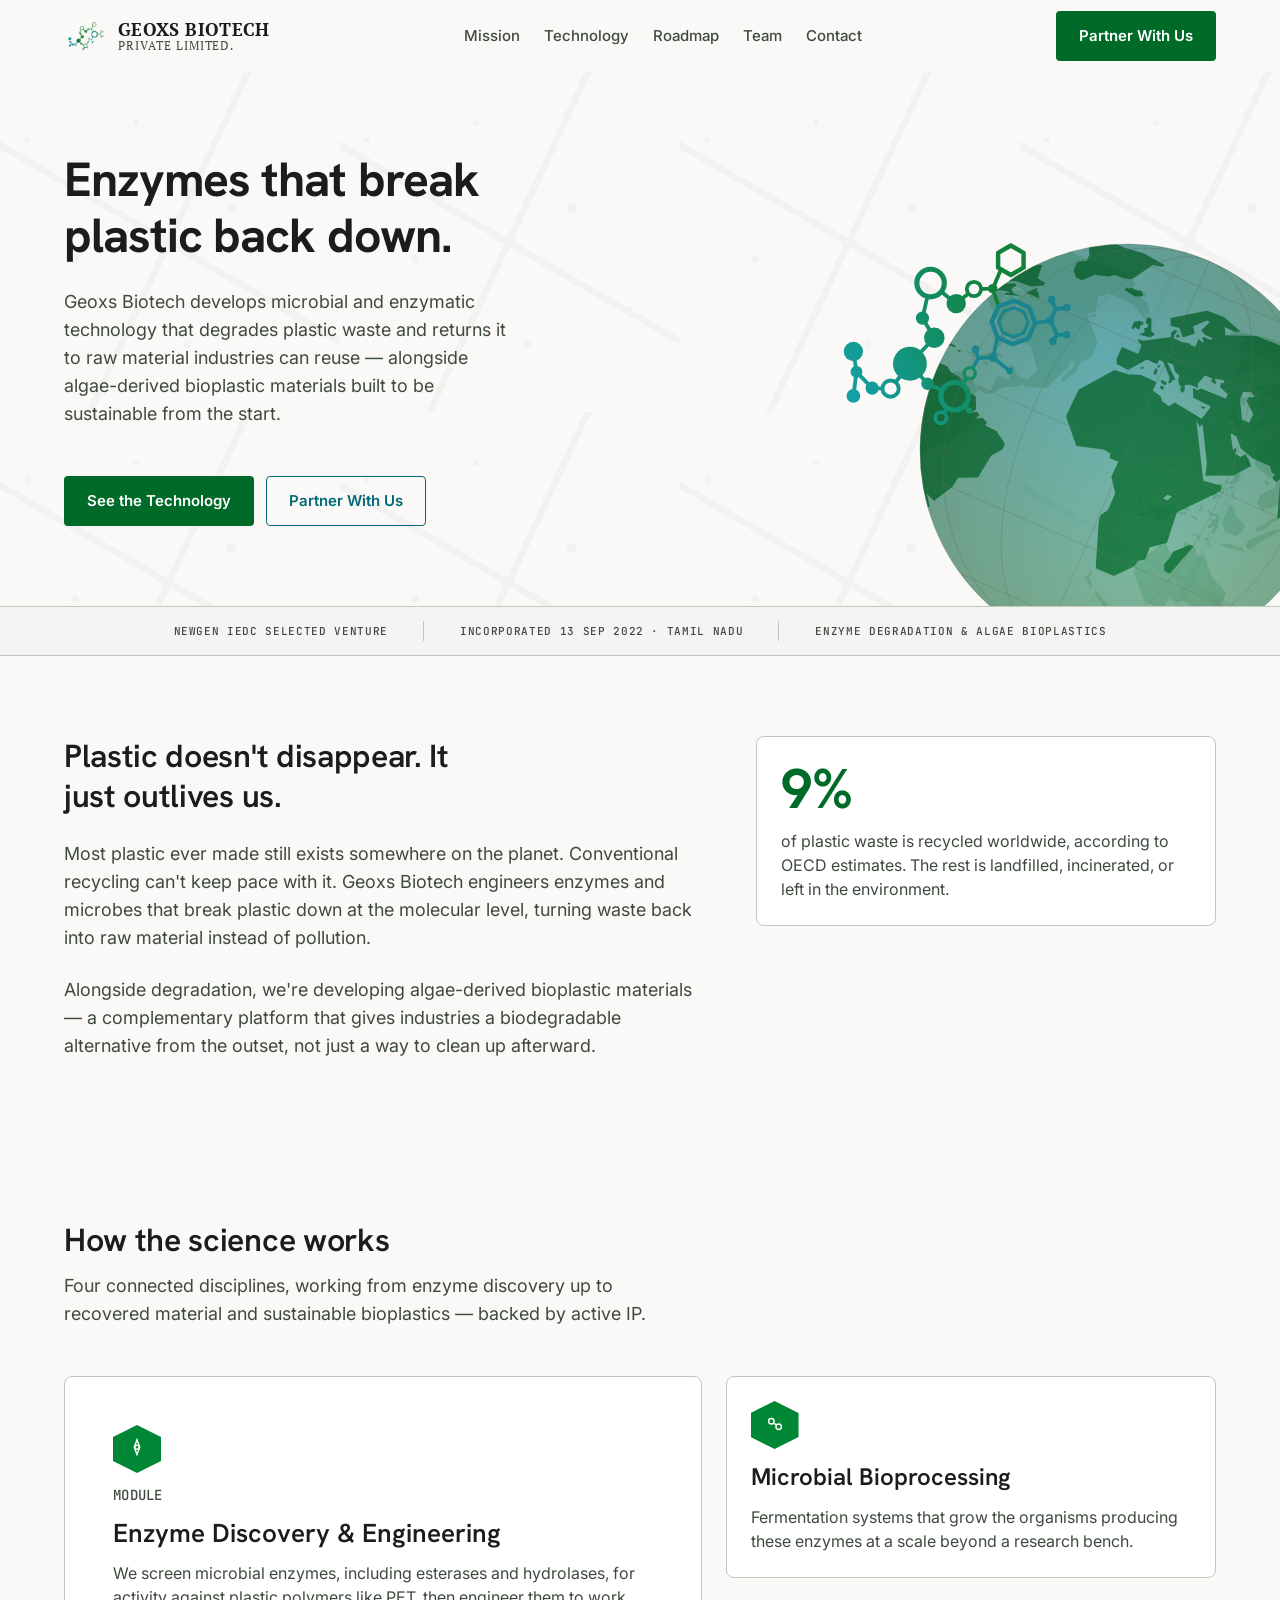
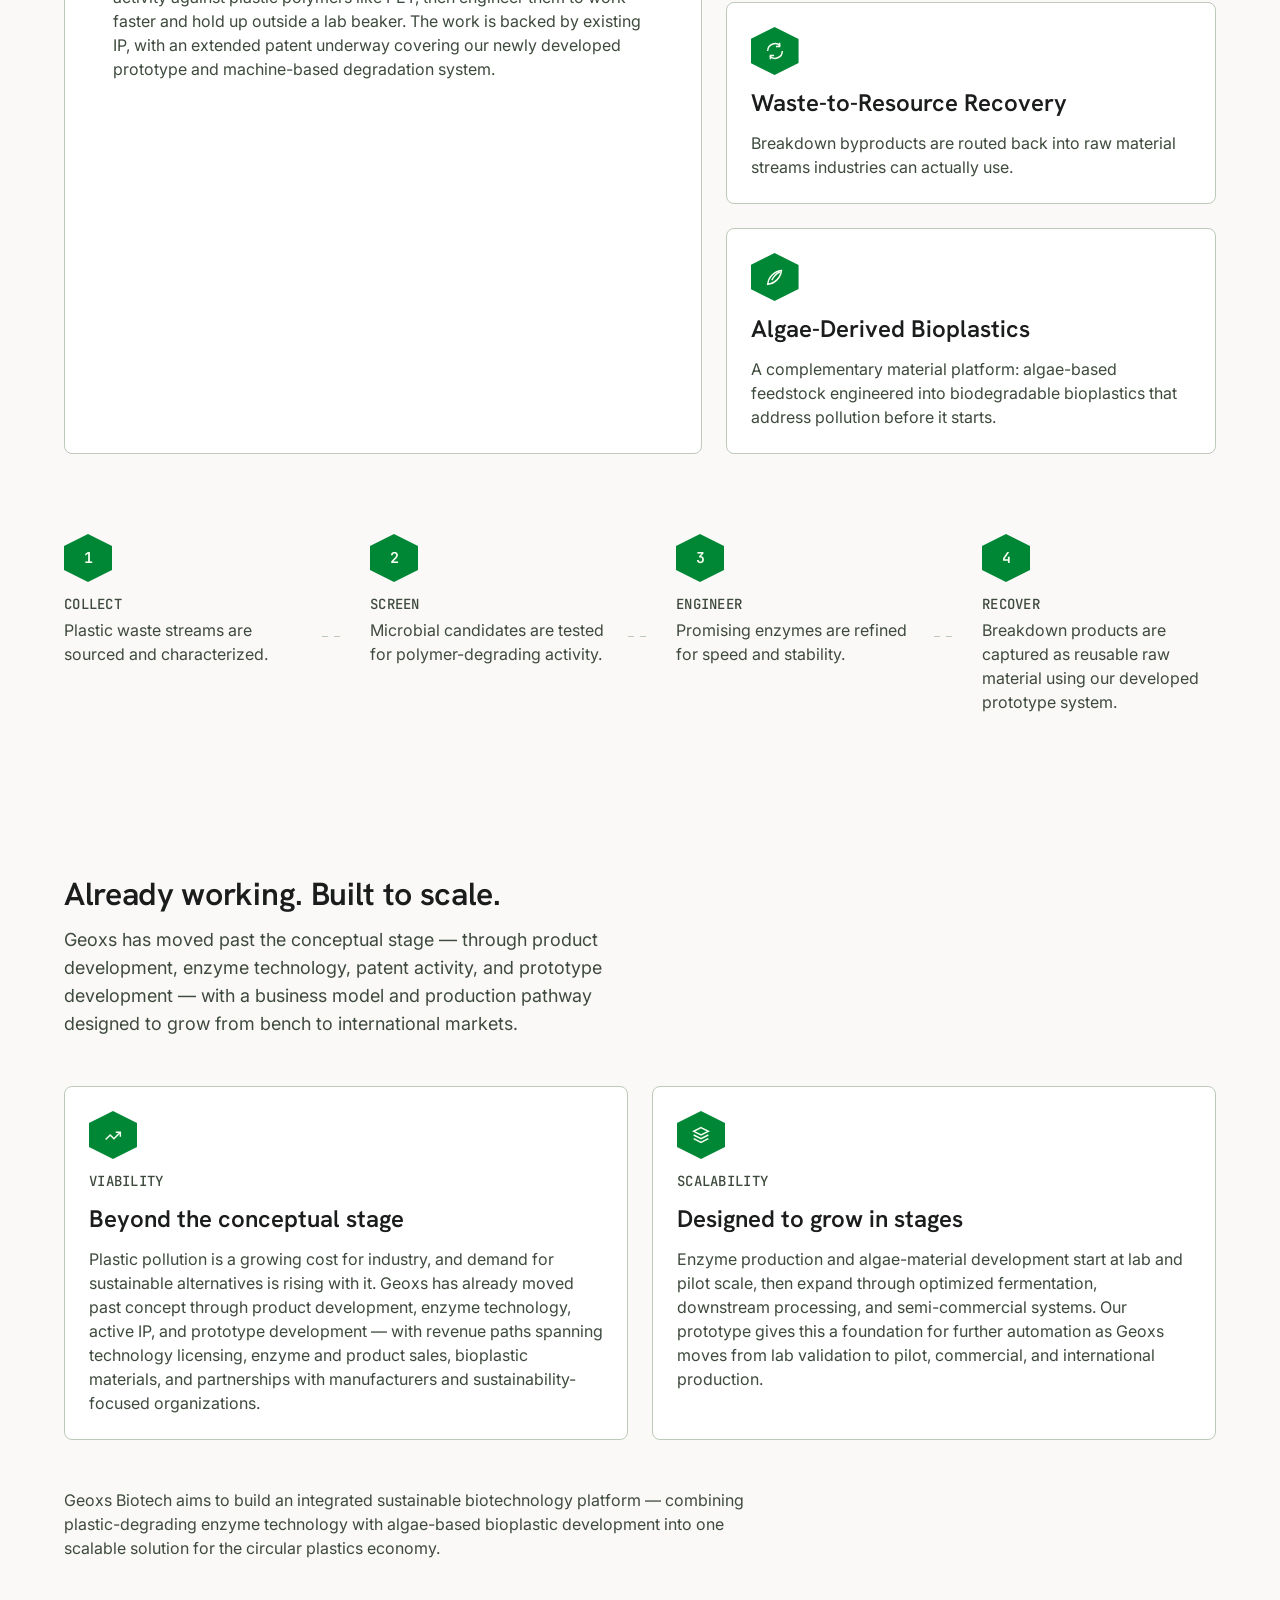
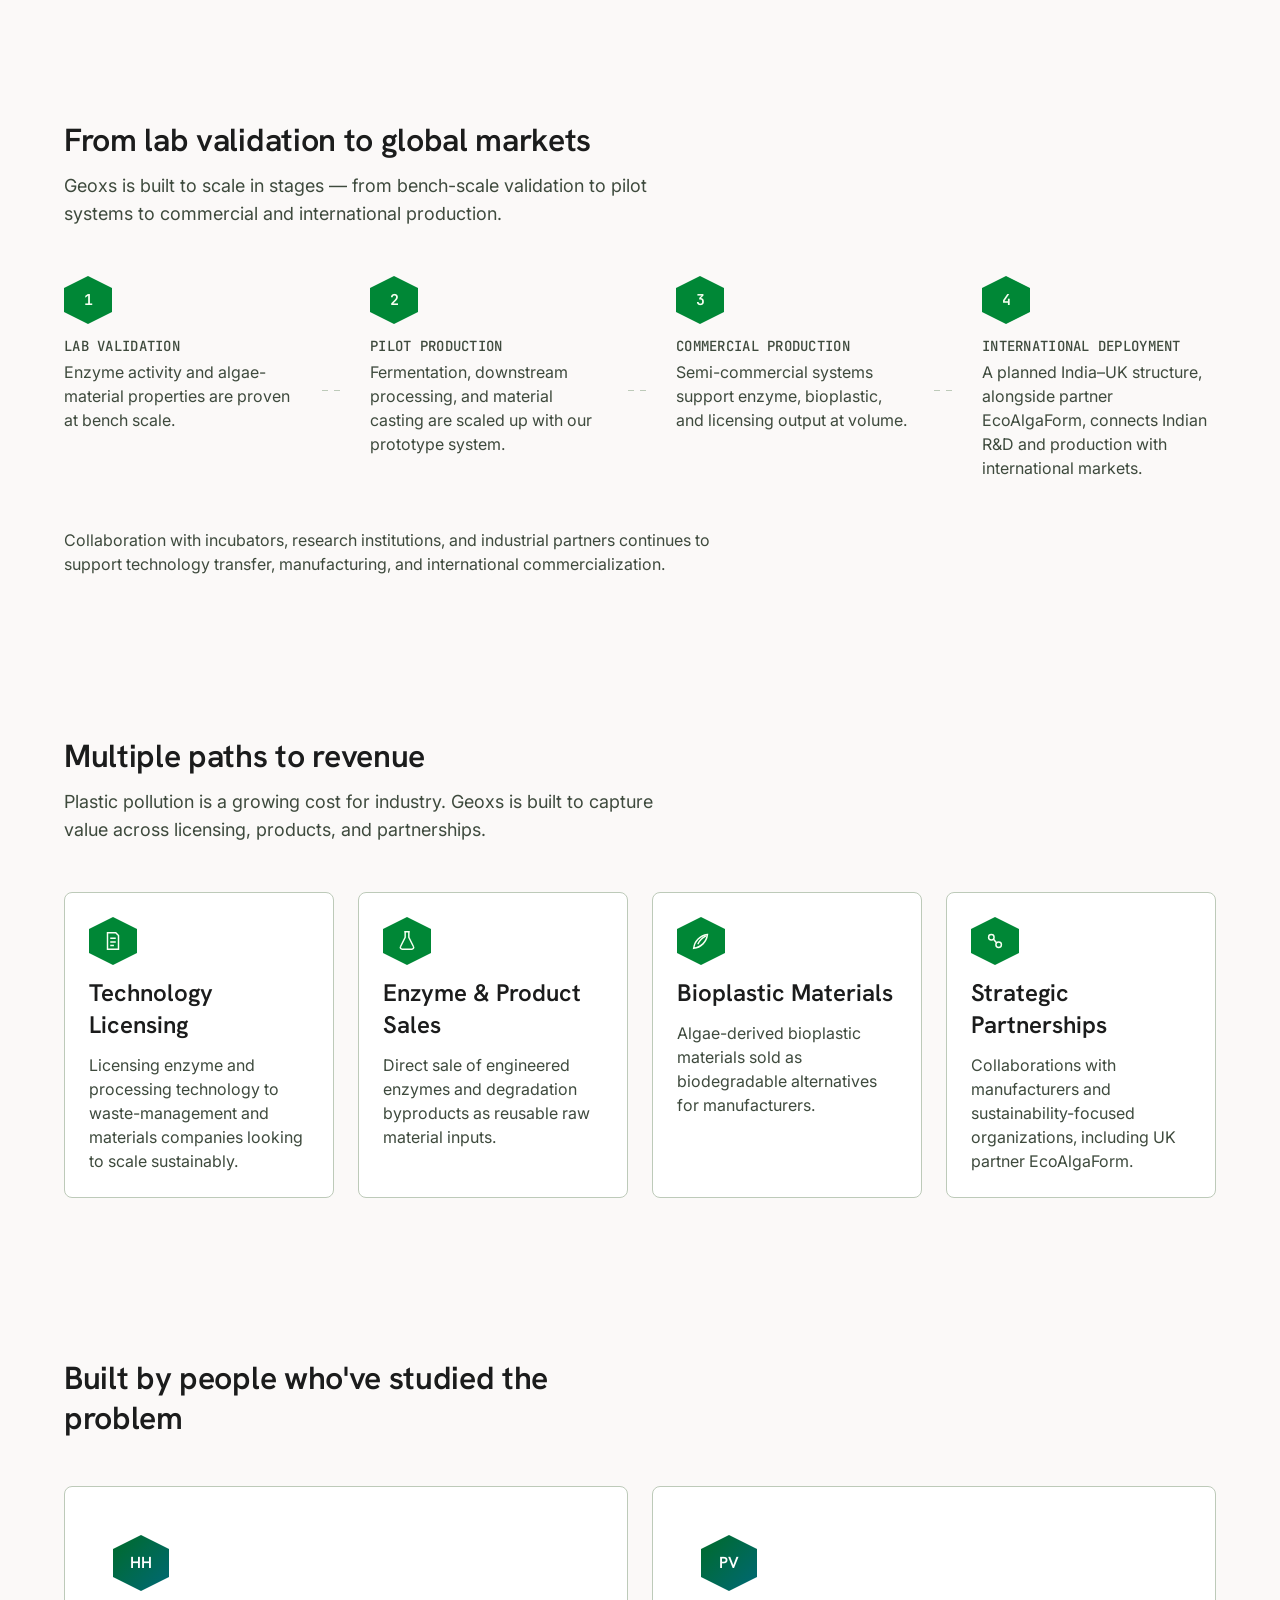
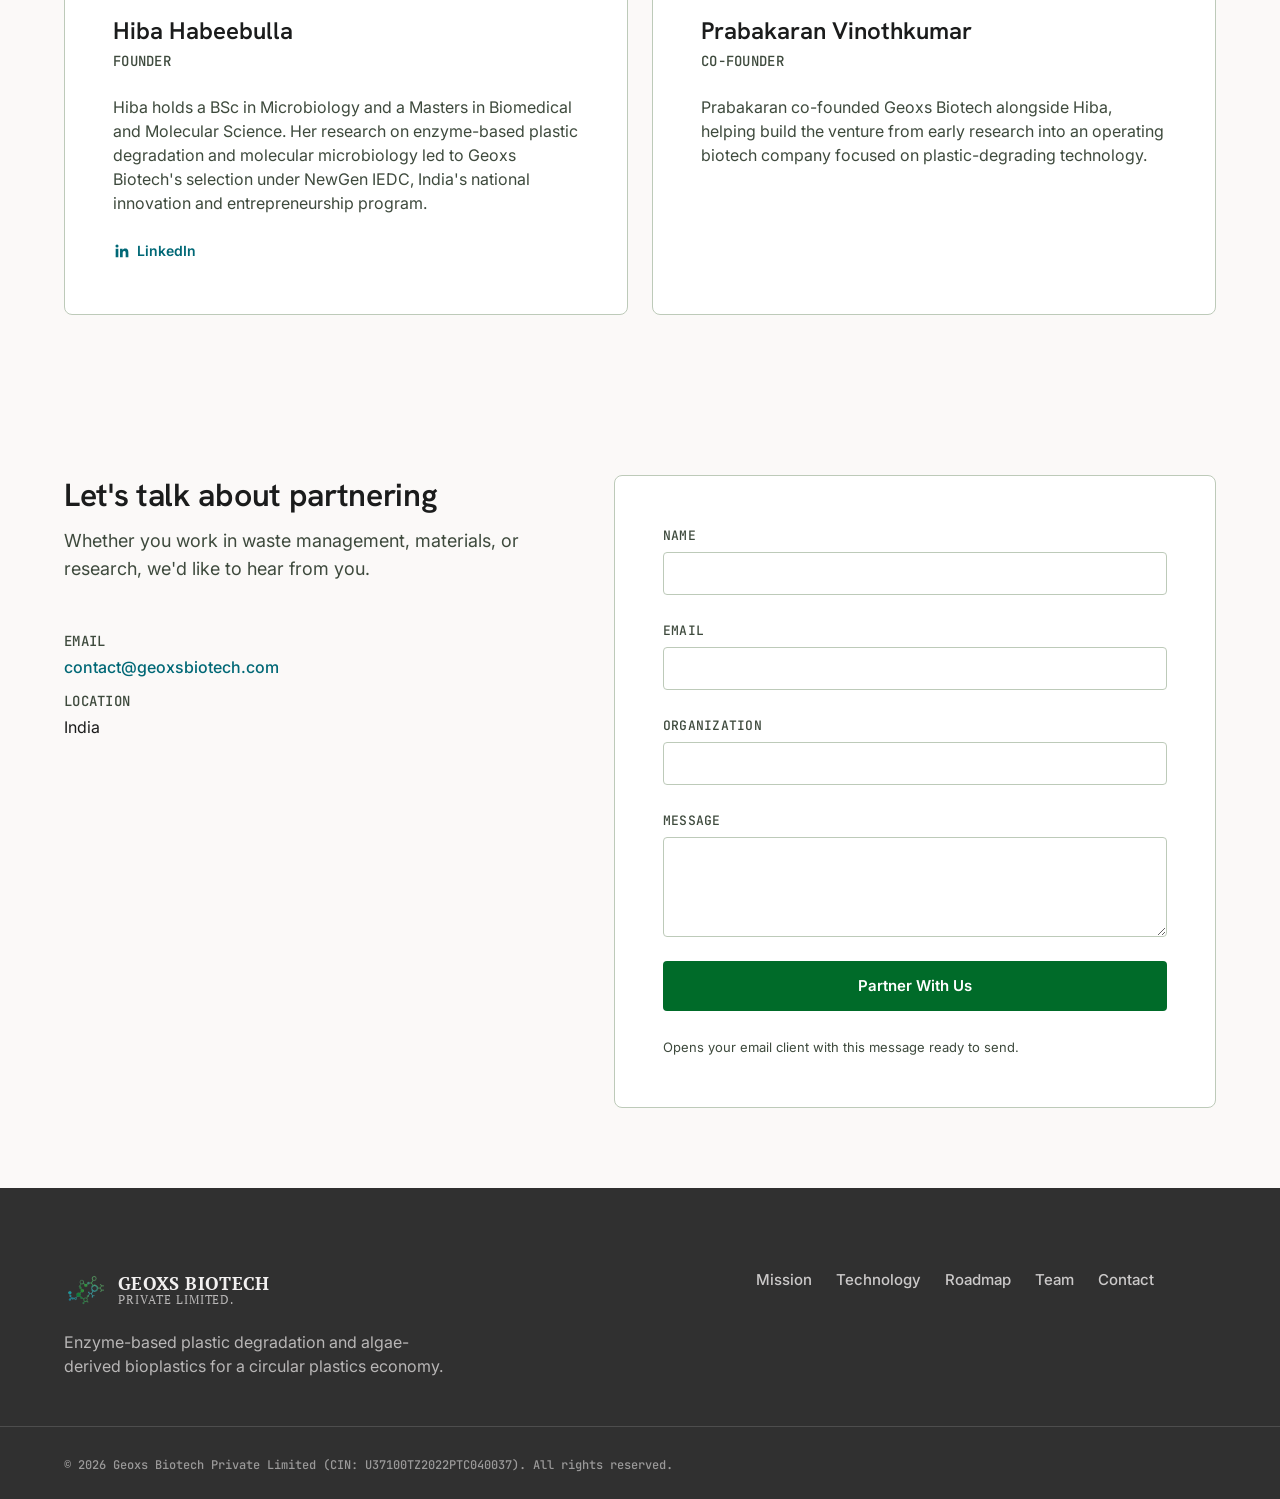
==== commit 8f760f71: "Add logo-derived corner watermark to card containers; finish hero globe tilt Crops the hexagon-clust" ====
--- a/index.html
+++ b/index.html
@@ -6,6 +6,19 @@
 <title>Geoxs Biotech — Enzyme &amp; Algae Bioplastic Technology</title>
 <meta name="description" content="Geoxs Biotech develops enzyme-based plastic degradation technology and algae-derived bioplastic materials, turning pollution back into raw material and building sustainable alternatives for the circular plastics economy.">
 <meta name="theme-color" content="#006b29">
+<link rel="canonical" href="https://athul-seban.github.io/geoxs-biotech/">
+<meta property="og:type" content="website">
+<meta property="og:site_name" content="Geoxs Biotech">
+<meta property="og:title" content="Geoxs Biotech — Enzyme &amp; Algae Bioplastic Technology">
+<meta property="og:description" content="Geoxs Biotech develops enzyme-based plastic degradation technology and algae-derived bioplastic materials, turning pollution back into raw material and building sustainable alternatives for the circular plastics economy.">
+<meta property="og:url" content="https://athul-seban.github.io/geoxs-biotech/">
+<meta property="og:image" content="https://athul-seban.github.io/geoxs-biotech/assets/logo.jpg">
+<meta property="og:image:width" content="1024">
+<meta property="og:image:height" content="392">
+<meta name="twitter:card" content="summary_large_image">
+<meta name="twitter:title" content="Geoxs Biotech — Enzyme &amp; Algae Bioplastic Technology">
+<meta name="twitter:description" content="Geoxs Biotech develops enzyme-based plastic degradation technology and algae-derived bioplastic materials, turning pollution back into raw material and building sustainable alternatives for the circular plastics economy.">
+<meta name="twitter:image" content="https://athul-seban.github.io/geoxs-biotech/assets/logo.jpg">
 <link rel="icon" href="assets/favicon.ico" sizes="any">
 <link rel="icon" type="image/png" sizes="32x32" href="assets/favicon-32x32.png">
 <link rel="icon" type="image/png" sizes="16x16" href="assets/favicon-16x16.png">
@@ -15,6 +28,29 @@
 <link rel="preconnect" href="https://fonts.gstatic.com" crossorigin>
 <link href="https://fonts.googleapis.com/css2?family=Hanken+Grotesk:wght@500;600;700&family=Inter:wght@400;500;600&family=JetBrains+Mono:wght@500&family=PT+Serif:wght@400;700&display=swap" rel="stylesheet">
 <link rel="stylesheet" href="css/styles.css">
+<script type="application/ld+json">
+{
+  "@context": "https://schema.org",
+  "@type": "Organization",
+  "name": "Geoxs Biotech Private Limited",
+  "legalName": "Geoxs Biotech Private Limited",
+  "url": "https://athul-seban.github.io/geoxs-biotech/",
+  "logo": "https://athul-seban.github.io/geoxs-biotech/assets/logo.jpg",
+  "foundingDate": "2022-09-13",
+  "description": "Geoxs Biotech develops enzyme-based plastic degradation technology and algae-derived bioplastic materials for the circular plastics economy.",
+  "email": "contact@geoxsbiotech.com",
+  "address": {
+    "@type": "PostalAddress",
+    "addressRegion": "Tamil Nadu",
+    "addressCountry": "IN"
+  },
+  "founder": {
+    "@type": "Person",
+    "name": "Hiba Habeebulla",
+    "sameAs": "https://www.linkedin.com/in/hiba-habeebulla/"
+  }
+}
+</script>
 </head>
 <body>
 
@@ -66,13 +102,31 @@
           </radialGradient>
           <g id="globe-landmasses" transform="translate(-33.7843,5.0000) scale(0.338728)"><path d="m275.9 201.8-1.4 1.46h-2.36v-2.15l1.83-1.18h1.93v1.87zm4.05-6.3v2.12l-1.8-1.08v-1.65h1.8v-5.97h-4.6l-10.94 7.33-2.69-3.09v6.07h-6.65l3.86 10.57h12.67l9.75-11.28 0.44-3.05-1.84 0.03zm-171.6-119.4 2.52-1.719h3.04l-2.51 1.719h-3.05zm22.97-9.127-3.22 2.792h-7.46l-2.31 1.582h1.78l-2.48 1.692h-1.77l2.47-1.692h-4.87l-2.11 1.64-2.15 0.215 0.43-3.705h-1.66l-1.94 1.289-3.6 5.315h-2.12l4.08-6.604 4.81-1.029-0.27-0.903-3.17-0.108-1.5-0.913-1.88 0.913h-2.2l0.9-1.945-4.551-2.082h-38.81l-12.78 13.48v10.36l4.666 4.667 16.32 2.098 2.177 3.302 4.59-0.161 3.788 7.44 7.058-8.861 16.78 0.053 1.11 8.388 2.66 0.07 0.07-10.44 27.16-23.22 1.85-0.32 1.05-3.307h-2.9zm16.06-1.435h9.48l-1.97-3.138-1.78-0.425v-2.251zm-70.28 50.76-3.657-7.88 3.036-3.81-3.787-7.442-4.59 0.161-2.177-3.301-16.32-2.098 0.031 0.032 0.695 7.348 5.02 9.5 2.057-1.59-3.959-8.441v-4.751h2.335l0.091 4.419 7.5 17.62 12.23 5.1 3.052-0.81 2.686 2.74 1.338-2.38h2.818l-0.402-3.09h2.415l3.141-2.34 0.133-3.41-3.435-0.06-2.731 4.48zm135.4-76.39 4.54-2.209v-0.622l-2.25-2.282-3.15 1.046-3.78-0.08-0.8 1.09-2.15-0.05v2.02zm40.41 47.95 0.01-2.144-2.43-0.064-0.02 1.58zm-92.08-68.56v2.26l11.28 0.161 2.89 4.987v4.51l-5.41 3.073 0.16 6.12 3.4 3.437h4.02l6.14-6.489 8.67-2.557 3.25-2.489 6.56-0.405 4.59-1.355 8.65-13.75 5.33-1.09 1.88-1.89-15.37-1.546-13.28 1.546h-16.08l-9.27 3.221zm261.6 87.05-1.31-1.37-2.15 3.06 2.15 2.01zm-20.64-37.93 0.43-2.416-4.51-0.725-1.72-2.819h-8.59l-17.56-4.348-1.93 4.348-7.14-2.174-5.33 4.06 17.36 10.14 20.08 0.215 2.42-4.924zm3.81 45.98-2.58 0.57v1.52l1.05 1.27 1.53-1.91zm-9.61-51.94 1.72 2.819 4.51 0.725-0.43 2.416-6.48 1.357-2.43 4.924-20.08-0.215-17.36-10.14-7.51 5.725 1.25 5.811-7.52 2.793 2.15 5.26 8 3.65 0.32 6.443 20.94 7.242 3.86-3.538 8.22 3.538-1.13 3.06 4.35 7.25 7.62-3.86 4.98 4.26 2.11-1.2 0.08 2.05 12.48-4.46 4.08-9.132-7.28-11.98 3.74-4.079h-4.3l-1.38 0.893-2.7-4.435 3.44-3.007 2.36 4.504 3.31-2.277 6.35-4.374v-8.483l-10.52-2.684-7.73-7.571h-7.51l1.71 6.067zm43.39 12.76 2.94-0.04 1.25-2.134-6.53-2.738 0.13 5.395 1.29 0.765zm-8.12 12.47-0.48 1.659 6.47-0.955 0.5 2.498 1.47-0.624 0.16-1.966 4.34-1.115-0.23-5.673-1.97-3.439-1.96-0.568 1.12 5.154-4.01 3.637zm-1.14 3.202 2.34-0.295 0.76 1.128-0.84 2.657zm6.24-1.1-1.13 2.053-1.49-1.691zm-7.08 35.04-3.55-0.37-1.29-1.61 1.29-2.96-1.28-2.84-2.34-0.05-0.57 5 3.31 3.99 3.88 0.49zm-11.18 8.87 1.57 0.31 2.79-2.32-0.06-1.9zm12.25 3.59v2.23l2.33-0.7-0.79-1.44 1.88-0.48-1.6-4.99-1.18 3.08h-3.86zm-6.87-11.13 1.66 1.63-0.54 1-1.34-1.31zm1.66 3.99 1.18 0.8 1.29-1.95-1.72-0.21zm4.4-2.04 1.62 2.09h1.77l-1.69-2.72zm0 1.76 0.91 1.59-0.73 0.97-1.28-1.93zm-1.93 1.61 0.83 1.25-0.83 1-0.95-1.16zm3.15 32.76 1.09 1.5 3.06-0.37v-1.13zm-24.59-17.64 0.15 4.32 2.46 4.3h7.82l3.87-4.94v-8.96l-2.79 0.29-2.26 4.27-7.57 1.69-1.63-0.99zm-5.56 11.28v-3.3l-12.89-13.37-4.41-1.69 14.93 20.33zm15.06 5.88 0.24 1.12-16.11-2.73 2.42-1.94 4.02 1.53 3.63-0.8zm10.3 0h-2.49l0.48 1.61h2.38l1-0.81zm-4.35 2.61 0.73 0.89h1.73l-0.6-1.29zm9.14-2.13-2.49 2.78 1.89 0.24 1.69-1.52zm-8.29-4.91 1.85-0.57-0.56-3.26 1.09-1.21 0.92 2.42 2.22 0.77v-1.74l-1.25-2.76 2.37-1.99-3.78 0.16-0.78-1.08 1.5-1.65 2.78 0.96 1.37-0.12 2.05-2.42-1.8-0.04-1.17 0.77-3.87-0.94-2.56 2.31 0.18 3.66-1.49 1.98zm13.89-5.19-0.43 1.51 4.19-0.43v-1.08zm0.97-9.75-1.4 1.38-0.53 3.44 1.93 0.47-0.43-3.05 1.12-1.4zm9.49 9.15-0.56-2.98-4.59 0.65zm-0.31 2.48 6.4 2.67 1.15 3.27-2.13 1.3 5.48 1.9v-10.79l-4.45-2.32-4.15 3.37-4.39-1.73-0.49 2.42zm-19.06-71.18-4.32-3.535-1.91 1.764 2.58 5.584 3.12-0.215zm-4.32-3.535-1.91-1.564 2.47-0.322-0.43-4.939-6.35 4.374 1.86 3.53 2.45 0.685zm-5.53 56.98-3.44 4.63-7.94 3.67 1.63 0.99 7.57-1.69 2.26-4.27 2.79-0.29v-3.28zm-26.32 0 1.38 4.48 5.68 4.84 0.44-1.72-5.36-7.92zm68.12 27.58 3.81-3.5 4.94 4.82 4.51 0.92-5.58-5.58 0.27-2.95-9.94-5.2v10.79zm10.46-5.78 2.01 1.2 3.47-1.95v-2.02zm2.8-5.67 4.05 2.9 1.62-0.55-4.11-2.45zm-84.29-42.84-4.35-7.25 1.12-3.06-2.52-1.08-3.38 2.43-1.59 10.99 2.51 2.1 0.96 5.02 1.77 0.53 1.27-1.59 2.36 2.66 1.31 4.86-0.31 5.02 2.03-3.98-3.65-13.16 2.47-1.79zm7.3 6.18 2.92 3.97-2.73 2.74h6.12v-1.56l-5.96-6.34-1.32-4.08-4.14-2.02-2.19 1.11v1.7l2.14 1.25v3.23zm-5.16 0v-3.23l-2.14-1.25-2.47 1.79 3.65 13.16-2.03 3.98-0.12 1.98 3.54 3 0.34 1.1 2.14-0.32-3.44-5.07 0.8-7.84 3.87 3.83v-3.21l3.94-3.95-2.92-3.97zm4.14 7.92v3.21l1.93 1.92 2.17-0.3 3.23-2.42v-3.62h-6.12zm1.37-9.11 5.96 6.34v5.18l-3.23 2.42 0.08 3.46 6.18-4.08-0.21-6.07-6.45-6.81 0.32-3.73 2.3-1.3-4.98-4.26-5.43 2.75 4.14 2.02zm-25.77-13.2-1.37 0.64 1.94 6.13 1.25-1.21 5.58 4.68 0.36-2.5-2.93-2.74-0.48-3.28-2.34 0.96zm2.01-0.42-3.38-0.84 0.47-2.12-0.97-0.336-2.07 3.296-11.37-4.306 0.03-3.632-2.84-0.984-0.32-6.443-2.48-1.13h-2.29l-3.4 2.416-0.09 2.057 2.06 1.167 0.98 4.021-4.47 4.114h-2.86v3.04l2.14 0.81v2.62l-3.86 1.03 0.33 0.39 3.19 1.01-1.49 1.53 1.41 1.83 2.53 0.3 0.45-2.1 1 0.01 8.13 23.38 5.16-3.17 0.8-9.4 11.77-11.37-1.94-6.13 1.37-0.64 2.01 2.68 2.34-0.96 0.48 3.28 2.93 2.74 1.23-8.49 3.38-2.43-5.69-2.458-3.86 3.538zm-17.29-7.938-0.03 3.632 11.37 4.306 2.07-3.296zm14.38 4.978-0.47 2.12 3.38 0.84 0.81-1.68zm-64.41-27.17 2.41 2.002 3.07-0.848 2.72 2.27-0.47-5.894 4.19-0.966 5.52 3.785 4.62-0.886 3.38 4.456 3.26-0.144 3.19-2.621 7.53-0.327 4.82 2.233-1.25-5.811 7.51-5.723-4.33-2.532-25.24-8.901-9.95 2.243v4.498h-17.64v5.812l2.36 2.952 5.05-2.04 3.01 2.04-3.65 1.771zm19.32 13.88-1.69-2.737-6.6-2.094-3.9 1.3-0.07 1.737-4.97-0.003-2.74-4.835-6.55 0.647v1.933l7.95 13.49 2.36 0.226 5.48 5.717 10.09 3.01h2.8l2.03-3.49-2.25-2.821-3.22-9.341zm-11.12-10.45-2.72-2.27-3.07 0.848 4.9 4.058-0.18 4.286 3.9-1.3 6.61 2.094 1.69 2.737 6.28-3.221-10.35-8.283h-4.39zm26.12 23.98h2.86l4.47-4.114-0.98-4.021-2.06-1.167 0.09-2.057 3.4-2.416h2.29l-4.77-2.179-5.08 0.733-1.61 6.978-5.87 5.427-6.3-0.063 0.5 1.428 2.25 2.821-2.03 3.49h8.8l2.32 2.64 3.86-1.03v-2.62l-2.14-0.81zm-16.88-27.06-5.52-3.785-4.19 0.966 0.47 5.894 2.67-1.051h4.39l10.35 8.283 3.39 0.907-1.54-4.53 4.81-1.38 0.27-2.048-7.1 0.314-3.38-4.456zm1.88 13.53-1.28 2.739 2.72 7.913 6.3 0.063 5.87-5.427 1.61-6.978-1.04-2.94-4.5 2.316-3.39-0.907zm13.75-5.985-4.04-1.311-1.57 0.452 1.54 4.53 4.5-2.316 1.04 2.94 5.08-0.733-0.75-0.341-1.48-3.631zm-1.18-6.738-3.19 2.621 3.84-0.17-0.27 2.048-3.24 0.928 4.04 1.311 4.32-0.41-0.67-1.629 7.52-2.793-4.82-2.233zm-38.55 3.772 2.88 2.628 3.13-0.309-2.18-3.841-2.36-0.584zm-6.19-1.087 4.27 1.087h1.92l1.47-2.106-5.45-2.471-2.21 0.478zm5.65 4.053 3.42-0.338-2.88-2.628h-1.92zm-32.55-32.75-1.13 0.267 0.29 0.217-0.32 1.45-3.17-1.45 0.01 1.882 4.32 1.102 3.11 1.423 1.2-1.026-0.43-3.056-1.58 0.48zm-4.31 4.517 2.41 0.803 0.66 1.364 0.52 1.455 3.83-3.248-3.11-1.423-4.32-1.102zm12.24-0.652h-3.62l-5.03 4.274 0.8 2.205 7.21 1.15 4.5-0.982-2.68-1.09 1.61-1.027zm-10.04-5.588-0.38 0.966 1.36 1.024 1.13-0.267 2.3 1.289 1.58-0.48-0.49-3.481-0.9 0.845zm9.4 13.22-7.21-1.15 0.45 1.252-2.58 3.217v1.82h9.75l0.94 1.782-1.69 2.649 1.48 0.619 0.4-1.228h5.78l-1.28 1.328 1.78 1.007 2.4-0.188-2.28-2.912 6-1.275 1.53-3.436-10.97-4.467zm-13.73-28.16-10.1 7.408v6.589l-1.39 2.177 3.8 4.375 6.2-5.49-2.9-3.6 6.53-7.137h1.29l-1.78-4.322zm-17.81 16.67 5.91-0.966 0.41 0.471 1.39-2.177v-6.589l10.11-7.408h5.59v-1.845l-5.73 0.292-19.65 13.6zm23.41-16.67h-3.94l1.77 4.322h1.04l-3.14 7.113 3.67 1.852h5.59l3.14-3.624-5.21-11.66-2.92 0.148zm169.4 32.4h1.93l-6.81-6.979-1.93-0.055 5.47 6.765 2.68 4.993h1.99zm-170.5-10.41-2.41-0.803 0.01 1.603 3.06 0.564zm144.1-24.13-1.85-2.513-11.44-1.87-3.22 2.899h-9.26l-3.86-2.899h-20.94l-1.29-4.616h-19.33l-17.04 7.622 3.73 4.618-3.22 3.328-2.91-9.511-5.14-0.407 2.47 5.623-19.87 0.537-18.57 7.623-2.45-4.668 7.06 0.266 3.44-1.718-13.53-4.314-2.88 0.147 5.21 11.66-3.14 3.624-0.76 0.71 0.49 3.481 0.43 3.056h3.62l2.79 4.53-1.61 1.027 2.68 1.09 10.97 4.467-1.53 3.436 0.72 1.717-1.77 0.483 0.31 2.824 6.41 2.245 2.21-0.478 5.45 2.471 2.36 0.584-1.47-2.577v-5.229l-2.36-2.952v-5.812h17.64v-4.498l9.95-2.243 25.24 8.901 4.33 2.53 5.33-4.06 7.14 2.174 1.93-4.348 17.56 4.348h8.59l3.22-0.644-1.72-6.067h7.52l7.73 7.571 10.52 2.684v8.483l4.61-0.81 2.48-3.7v-6.872l-7.09-8.053-6.87-0.107 1.18-8.482 14.17 0.107 1.54-4.814 5.98 2.263 0.02-2.219 1.48 0.153 2.58 2.469-2.49 1.695-0.3 5.069 10.09 9.557v-9.234l-5.69-5.477 13.48-4.268 0.17-1.376-6.78-1.845 2.64-2.057 6.06 1.252 4.11 0.081-3.3-3.541-21.16-4.191zm-151.1 35.94-2.49 2.041 3.62 1.345 3.86-0.666 3.06-3.218h-1.21v-0.761zm-1.85-1.75 1.85 1.75 6.84-1.259v-1.059l-6.2-0.753-0.26-0.102zm-13.06 4.977 2.22 0.159 2.01-0.464-0.72-2.175h-1.89l-1.23 0.567zm8.5-4.977h4.56l2.23-1.423-4.36-1.718-3.9 1.208zm-30.64 20.96 0.9 0.068 1.04-8.736-3.38-0.565-0.17 6.388zm52.89-15.28 1.69-2.649-0.94-1.782h-2.89zm-8.19-14.38-3.06-0.564-3.22 0.106-0.73-0.669-4.62 1.127-0.41-0.005 0.41 5.561 4.37 1.718 0.25 0.102 6.2 0.753 2.58-3.217-0.45-1.252-0.8-2.205zm0.4 9.949-3.06 3.218 2.74 4.55 6.84-0.779 1.95 0.537 0.8-2.476-1.48-0.619-2.14-4.431zm-12.45-9.954-5.93-0.068-0.27-1.054h-2.08l0.42 1.015-3.12 1.869-0.28 5.385 1.89 0.987-0.75 3.632 1.23-0.567h4.4l0.38-0.111 3.19-0.936-1.09-1.45-1.47-1.933 3.9-1.208zm-8.28-1.122h2.08l-0.11-0.446 0.68-3.822-1.87-0.026-1.33 2.998zm5.55-1.338-1.17-1.159-1.04 0.427-0.32 1.643 1.94-0.019zm1.81 12.61-3.57 1.047h-2.51l0.72 2.175 3.81-0.881h4.38l1.83-1.504 0.66-0.537-1.85-1.75h-4.56zm2.18 17.39h-3.87v0.967l1.45 0.993 2.42 0.375zm-10.15-5.449v3.973h1.85v-3.436zm-1.62-8.418-0.35 1.707 2.24 1.021h2.6l8 7.983 0.41 3.397 1.47-0.859 0.46-2.442 1.82-0.365-9.76-8.447 2.77-0.166-1.62-3.015-5.82 1.345zm2.55 5.681v1.638l0.92 0.347 0.41-1.985zm-18.46-10.04v1.181l3.32 1.794 0.44 5.883 4.92 3.147 1.52-1.965 7.2 0.052 0.21-3.005h0.19l-2.24-1.021 1.49-7.252-6.55-3.417-7.68 4.603zm12.33-5.696-1.83 1.093 3.67 1.914 1.05-0.566 0.04-0.886zm2.93 1.555 0.18-3.417-3.11 1.862zm-1.09 1.452 0.99 0.516 0.05-1.082zm-12.02-8.37 0.04 2.469-1.69 0.926 1.49 2.169-3.02 2.864 3.99-0.725 4.06-0.644 0.26-1.49h0.83l0.18-1.663-2.63-0.555-3.29-7.56-2.51-0.077v4.071zm-3.18 1.784v-1.613l-2.94-0.199 1.69 2.255zm-5.92 0.373v4.403l1.69-0.011v-1.503l3.22 0.443-0.24-3.262-1.69-2.255zm1.62 29.32 7.05 0.527 6.96-8.936-4.92-3.147-11.38 0.082-0.05 2.173 3.38 0.565zm15.62-3.76v-1.891l-2.18 1.891zm25.76-2.199 4.47-1.446-1.03-2.402-3.68 0.72zm-2.83-10.16 0.82 4.56 1.77 2.469 3.68-0.72-0.94-2.205-2.74-4.55zm-7.65 1.89 0.41-0.024 2.1-1.099 0.95-1.63-0.7-0.262h-4.38zm22.32 8.844-3.33-0.027 2.74 5.506 12.59 0.695 12.37-2.523v-1.933l-1.38-2.966-4.27-1.087-17.24 0.564zm-3.34-1.248h3.07l-1.24-2.67-1.86 0.601zm-13.75-3.57 1.11 0.275 2.13-1.631-0.6-3.354-4.55 0.616zm3.59 4.777 1.42 1.64 2.74 0.766-1.67 0.708 2.21 2.778 1.39-2.2-1.55-3.383 3.08-1.516h2.54l-0.03-2.069zm-2.44-10.47-2.92-1.083-0.95 1.63-2.1 1.099 0.73-0.044 3.39 3.92 0.7 0.174-1.91-4.094 4.55-0.616-0.22-1.206zm1.29 6.3 1.6-0.851-0.8-1.109-2.13 1.631zl0.9 3.881 0.25 0.292 1.66-0.536-0.24-3.128-0.97-1.36zm7.28 2.191 5.86-1.895 0.96-2.954-1.95-0.537-6.84 0.779zm43.73 28.14 1.36 0.9 0.89-0.92-1.56-2.2zm-27.13-18.53-3.59 1.329 2.57 0.644zm2.31 4.593v6.453l1.35 0.161 2.01-0.94 0.62-3.624 1.57-0.664 0.08-0.034-0.46-1.925-3.23 1.925zm24.38 13.65-3.55-5.8h-1.55l-1.11-1.439-3.03-0.01-9.59-5.013-1.58 0.664-0.61 3.624-2.02 0.94-1.34-0.161 12.51 21.74 0.25 0.81 1.3-2.23 4.44 0.56-0.41 1.69 6.29-3.3 8.85-2.37v-4.61l-4.61-0.65-1.4-2.57zm-7.61-7.244 1.41 0.005 1.1 1.439h1.55l-1.88-3.06h-1.77zm-8.98-8.541-2.62 1.564 0.48 2.011 9.49 4.961 1.63 0.005 0.41-1.616 3.49-0.021-7.84-13.29-3.6 0.735zm22.79 18.32-3.36-0.66 1.4 2.57 2.6 0.37 3.7-3.76-1.69-1.5zm0.64 2.28 2.01 0.28v4.61l-4.45 1.19v2.68l2.48 1.68 8.2-10.16-4.54-4.04-3.7 3.76zm-29.76-21.17-1.46 2.701 1.94 1.352 5.85-3.489 1.44-5.653-8.77 1.788-0.59 2.75zm22.92 28.43-6.29 3.3 0.41-1.69-4.44-0.56-1.3 2.23 2.22 7.24 16.28-7.34-2.48-1.68v-2.68zm-24.38-25.73 1.46-2.701-1.59-0.551-0.58 2.748zm-0.04 6.548 0.04-0.095v-6.453l-0.71-0.504-1.12 4.135zm13.38 92.14 1.7 4.02 4.07 0.18 6.93-22.23h-2.47l-8.05 8.36-0.81 5.8zm-44.74-54.6-1.18-3.49h2.36l-2.91-6.18v3.42l-4.18 8.66-3.65 0.21-0.51 3.56h1.58l-0.08 3.64h10.07l0.45-1.29h-0.02l-3.01-4.24zm-5.8 12.47h-2.83l-0.09 4.33 3.63 4.85v-4.15h4.66l-2.38-7.68h-2.99zv-2.65h-2.76l-0.07 2.65zm-9.45-9.14 0.64 2.85h4.54l0.51-3.56 3.65-0.21 4.18-8.66v-3.42h-15.65l-2.54 12.32zm-23.09-2.36 1.15 1.29v5.37l8.52-2.46v-7.88l-8.32-1.64v4.14zm1.15 6.66v-5.37l-3.08-3.47-2.73 2.57zm51.29 25.06-2.94-1.45v-5.36h-3.32l-0.67 2.36-3.31 0.11-0.86-2.97-5.26 0.04v11.73l-3 4.94 0.26 3.22h18.55l-3.03-3.76v-4.19h3.7zm-36.99-29.19-1.38-8.44h-4.4v10.11zm20.08 6.32 2.38 7.68h-4.66v4.15l1.83 2.44 4.44-2.03 4.67-7.75 0.74-5.78h-4.64l-0.45 1.29zm43.4-21.29 2.75 4.35 1.05-0.88-6.97-11.97-3.6 8.5zm-83.58 12.83 2.72-2.57-2.79-3.14-2.71 2.72zm87.06-5.64 1.75-1.26-1.43-2.46-2.09 1.75zm-12.94 39.06v2.58l2.26 1.51v3.22l-2.15 1.88v-3.77l-2.15-1.76-0.06 0.04-4.06 2.83 4.06 2.66v3.72l-2.54 5.94v6.58l1.84-0.03 0.12-0.89 3.81-2.66-0.28-8.01 8.94-7.33-0.89-8.36zm14.69-40.32-1.75 1.26 1.78 2 7.09 2.51-11.07 9.22v8.02l17.35-20.18-0.71-3.54-12.06 1.79zm-44.21 69.48h6.66v-17.03h8.84l-1.15-1.6h-20.96zm32.98-58.29-3.04 0.43 0.87 3.74-0.43 3.17-1.36 2.4 8.32 5.49 2.92-3.41v-8.02l3.22-2.69h-9.44zm-3.96 9.74-0.52 0.91h-2.99l0.77-1.32h-1.36l-3.06 7.58 5.56 7.83h2.1v4.39l8.9-1.85-1.08-12.05zm-68.11-47.5h-4.94v5.67l-1.82 2.76h-6.1l-0.22 6.37 7.5 5.39v-1.93h9.02l-0.86-15.38h4.75l-7.33-5.41zm62.77 50.17 1.24-3.08h-2.64l-0.84 3.55zm-1.82 4.5 1.82-4.5-2.24 0.47-0.61 2.57zm-72.13-27.31 2.89 3.12 2.71-2.72 2.79 3.14 1.93 2.18 1.35-1.18v-4.14l-0.65-2.95h-8.59zm14.62-9.1h-9.02v1.93l2.04 4.62h3.38l0.65 2.95 4.16 0.82v-4.17l15.97-6.47v-5.27l-13.29-9.79h-4.75zm55.51 47.67 3.22 1.29-1.12 2.25-9.47-4.67 0.12 4.67h-3.7v4.19l3.03 3.76h5.67l9.81-6.83v-8.09l-1.23-1.73-5.36 0.81zm-13.2 24.05 2.68 3.09 10.94-7.33-4.78-6.72h-8.84zm-41.1-61.4 4.16 0.82v-2.23h4.4l5.11-1.88-4.88-4.44-8.79 3.56zm61.86 33.92v8.09l0.06-0.04 2.15 1.76v3.77l2.15-1.88v-3.22l-2.26-1.51v-6.97zm14.31-37.51-2.75-4.35h-6.77l-4.79 11.31 6.62 6.92h9.44l7.85-6.53-7.09-2.51-3.55-3.97zm-19.45 22.1h4l1.14-1.99h2.96l0.43-3.17-0.87-3.74-5.73 0.8zm-40.75-34.42v5.27l-7.18 2.91 4.89 4.44 1.28-0.47 0.49-2.38h15.65l3.53-7.24-1.39-9.53h-6.96zm-33.47-4.24h6.09l1.83-2.76v-5.67h4.94v-3.439h-5.44l-7.34 9.559zm-0.45 12.57 4.93 1.44h-4.98l-0.09 2.37h9.9l-2.04-4.62-7.5-5.39zm4.93 1.44-4.93-1.44-0.05 1.44zm47.64-7.24-3.52 7.24 2.91 6.18h-2.36l1.18 3.49 11.68-5.52v-6.01l2.6-2.56 0.26-5.84-10.14-6.51h-3.99zm0.03-23.68-2.13-2.582-4.57-1.097-4.25 4.571 2.76 13.26h10.77l10.14 6.51 0.99-22.44-5.9-0.8-2.44 3.651zm-40.15 5.038h0.86v-0.731l12.24-6.681v-4.794l-9.02 0.94-8.66 11.27zm13.1-12.2v4.794l-12.24 6.681v1.64l20.61 15.2 10.31-7h0.18l-5.03-24.17-5.92-0.171zm13.83-2.859 2.27 10.92 4.25-4.571-1.67-0.4 0.21-5.8zm27.36 95.92 5.93 8.32h4.6l2.54-5.94v-3.72l-4.06-2.66-5.75 4zm2.72 22.66h2.36l1.4-1.46v-1.87h-1.93l-1.83 1.18zm7.81-8.37h-1.8v1.65l1.8 1.08zm4.84-97.06 0.03-0.084-1.79-2.917-14.04-1.908-0.75 17.02h15.39l3.1-1.77-6.38-10.96 3.49 2.845zm1.94 10.35-3.1 1.77h-15.4l-0.49 11.25-2.6 2.56v6.01l9.21 10.6 4.93 1.8 8.76-1.23-5.55-5.81 4.79-11.31 3.6-8.5zm-10.83 48.21 3.38-14.22-4.93-1.8-13.91 0.39-1.13 8.84-4.67 7.75-4.44 2.03 1 1.33 5.26-0.04 0.86 2.97 3.31-0.11 0.67-2.36h3.32v5.36l12.41 6.12 1.12-2.25-3.22-1.29 0.97-4.35 5.36-0.81zm-23.52-16.81 3.01 4.24h4.66l0.39-3.06 13.91-0.39-9.21-10.6-11.68 5.52zm-16.79-11.58-4.36 1.6 1.43 8.59 0.88-0.25zm-4.36 1.6-2.04 0.75 1.38 8.44 2.09-0.6zm-26.43 0.94 2.43-2.55h-4.68l-0.01 0.11zm-136.3-100.3-3.65-1.504-19.11 0.108-7.73 3.114v3.436l-8.696-0.107-1.65 2.303 7.339-0.264-9.448 3.544-4.565 6.185 3.921-0.065-7.517 4.939 2.748 0.215 14.39-6.871 16.61-0.58 5.046 5.047 1.906-2.052-1.665-1.719h-1.878l-1.834-2.102 15.79-13.63zm-12.49 31.96-2.631-2.148-1.128 0.967 1.834 2.398h1.925zm100.8 3.325-1.97-3.138-1.78-0.425v-2.251l-5.73 5.814zm-3-36.32-11.54-4.713-1.72-0.018-4.01 3.294 1.34-3.314-1.94-0.015-4.67 4.965 11.35-0.617 6.93 6.201-4.66-0.08-2.35 1.925h-5.29v1.512h5.37l4.55 3.763 1.24-0.542-1.08-2.39 3.13 1.49 1.02-0.443v-4.671l3.6 1.281 2.07-1.381-1.17-2.185-2.08-0.758zm-38.86 42.13h3.33l2.31-1.582h7.46l3.22-2.792h2.9l-1.05 3.304 5.15-0.888-3.38 1.61 0.32 1.397 9.18-3.225-4.48-0.213-2.09-1.883 2.07-3.21-1.01-0.964-6.49 2.945v-1.691l6.21-2.98 9.95-0.429 7.48-3.981 0.04-1.817-5.45-0.944-0.66-8.91-7.13 2.806 0.05-4.192-3.44-2.926h-4.67l-12.63 18.38-3.06 0.01 0.06-6.045-10.88-5.905 10.88-8.053 6.17-1.126-1.29-1.908 9.5-1.047 3.87-4.026-3.63-0.402-4.99 3.301 0.56-2.818-2.33-0.242-0.55-3.405-4.04 1.794 1.05 2.175-5.4 2.576-9.42-1.771-4.98 2.335-12.09-4.831-23.11 0.483-15.79 13.63 1.834 2.102h1.878l1.665 1.719-1.906 2.052-1.933 8.846 3.463 3.141v1.691h38.82l4.56 2.081 7.72-1.639 0.97 3.423 1.56 1.152 2.62-0.185zm13.93-34.5-2.96 2.407 5.85 0.619 0.62-1.514zm-11.42-6.123 1.09 1.407 2.76-1.407-0.82-1.306zm2.09-4.726 1.76 1.784 3.78-1.262 0.99-2.642zm7.21-1.062 0.48 1.691 5.15-1.369-1.04-1.38zm13.13-3.503-2.82-1.168-2.74 2.335 11.11 0.875 2.9-2.042zm27.05-6.241 5.8-3.273-23.03 1.708v1.243l7.77-0.161-1.09 1.45-8.05 0.16 1.05 1.853-3.47-0.564 1.37 1.771h-5.96l0.89 0.886h6.52l1.05 0.886 9.5-4.429zm-28.18 1.344 4.29 0.811 2.46-1.575-1.78-1.329zm-45.31 11.25 10.08-3.429-2.32-1.075-9.53 2.427zm11.38-2.803-5.431 1.847 3.201 1.348-4.993 1.272 6.203 2.416 4.27-1.853 4.75 1.128 3.56-0.817-3.48-1.607 2.68-3.46h-2.68l-1.61 2.082-0.65-2.082-2.84 1.102zm-7.867 84.83h4.947l3.99 2.66-1.52 1.69h6.92l-8.27-5.96h-4.376zm6.927 7.41 1.04 0.89h2.98v-1.05l-1.04-1.05h-2.98zm18.35-0.82-0.61 1.01h1.67l0.61-1.01zm-36.79 4.32h-2.818l-1.338 2.38 3.99 2.01 2.703-4.88-0.524-2.6h-2.415zm3.141 3.95-0.485 1.71 0.726 0.33 6.665-5.58-8.032 0.08-1.325 2.37zm-0.485 1.71 0.485-1.71-2.451-1.09-0.856 1.53zm2.498-11.09-3.141 2.34 0.524 2.6zm0.764 14.84 4.345 0.46-0.216-9.46-6.665 5.58zm7 26.34 3.555 1.7 6.34-7.78-6.46-3.69-3.065 3.86zm13.06-27.54-1.72-0.01-3.59 4.85-1.83 0.12 0.52 1.76-0.96 1.36 0.74 2.46-0.7 4.59-2.09 2.64 14.76 8.43v-9.46l3.43-0.23v-7.51l-5.63-0.58-2.45-2.71zm23.44 114.8 2.2 2.02 6.78 0.25-7.32-3.82zm10.42-48.75-2.96 1.8h-3.98v-3.54l-8.13-5.5-0.46 0.84h-6.78l-1.82 16.9 3.83 16.75 3.46 6.16 0.16 4.62 5.14 7.87 1.87 0.19-0.97-20.13 10.9-4.72-4.94-6.88v-7.57l4.81-4.94zm1.2 16.52 2.36-4.09-8.24-5.64v7.57zm-22.95-79.89-3.65-2.6-8.46-0.08 0.48 5.71 2.45 2.71 5.63 0.58v7.51l0.9-0.06 1.14 2.55 3.66-1.18-0.3-3.96 4.9-1.8 1.45-7.16-1.65-1.58zm-32.18-1.48 2.893 3.91 1.044 0.37 1.466-1.9-1.027-0.57-0.031-1.35zm45.48 8.56-5.11-4.86-1.45 7.16 2.13-0.78-0.29 6.11 4.89-0.55-1.67-4.28zm-12.64 29.49-4.99 1.41v11.41l3.76 7.58h6.78l2.64-4.84 5.11-0.03-0.12-3.82-8.7-7.11zm17.2-22.89 3.28-0.37 0.97-2.75-1.29-2.83-2.74-0.23zm-3.9 38.42-5.11 0.03-2.18 4 8.13 5.5v3.54h3.98l2.96-1.8-0.2-2.8-7.44-3.97zm-0.49-37.94 4.39-0.48 0.22-6.18-4.78-0.42-1.5 2.8zm20.55 6.13-3.72-1.61-3.72 2.18 1.21-3.26-2.47-1.07-3.51 2.7 2.55-3.76-2.25-4.91-0.97 2.75-12.56 1.4 0.29-6.11-2.13 0.78-4.9 1.8 0.3 3.96-3.66 1.18-1.14-2.55-4.33 0.29v11.17l-4.4 0.54-1.94 6.33 7.36 6.34 6.63-1.87 4.48 4.6 8.7 7.11 0.26 8.32 7.44 3.97 0.33 4.65-4.81 4.94 8.24 5.64 4.8-8.37 1.13-7.25 11.66-5.16 2.17-16.12 5.03-6.58v-3.98l-8.23-5.36-8.05-0.49zm-57.62-19.53-1.366 1.14-1.812-1-1.466 1.9 4.313 1.54 1.045-1.56 2.47 0.24 0.72 2.38 0.96-1.36-0.45-1.65-0.54-1.97zm12.21 25.01 4.4-0.54v-1.71l-8.3-4.74-6.34 7.78-3.555-1.7-0.114 1.82 10.8 18.39 9.33 6.25 0.84-1.93v-11.41l-1.64 0.46-7.36-6.34zm12.83 64.85-3.83-16.75 1.82-16.9-3.76-7.58-0.84 1.93 1.57 38.25 4.13 3.34 0.19 6.86 7.16 9.26 2.32 0.24-5.14-7.87-0.16-4.62zm-5-107.2-4.87-0.54v2.69l1.63-1.21h2.6zm-4.87 1.49v-2.03h-3.04l0.99 1.4h-1.77v0.63zm319.7 17.33"/><path d="m481.4 220-1 3.2 7.3-5.2-2.1-2.8v-3.2l-1.2 0.5v4.5zm-19.2 10.5 15.2-7.7v2l-11.7 7.7zm-62.3-39.5 12.8-6 9.5-10.5 5.2 2.3 2.3-4.8 8.7-0.2-2.2 4 7.2 6.2 4.8-4.8v-6.7l2.2 0.7 2.5 12 7.8 11-0.8 8.3-14.2 14.7-12.3-0.7-1.5-8.3-4.2 1.8-4-3.5-24.3 5.3-1.5-1.8 2-4.8z"/></g>
         </defs>
-        <circle class="globe-sphere" cx="50" cy="50" r="45" fill="url(#globe-base)"/>
-        <g class="globe-continents" clip-path="url(#globe-clip)">
-          <use href="#globe-landmasses"/>
-          <use href="#globe-landmasses" x="167.5687"/>
+        <g class="globe-tilt" transform="rotate(23.5 50 50)">
+          <circle class="globe-sphere" cx="50" cy="50" r="45" fill="url(#globe-base)"/>
+          <g class="globe-clip-wrap" clip-path="url(#globe-clip)">
+            <g class="globe-continents-back">
+              <use href="#globe-landmasses"/>
+              <use href="#globe-landmasses" x="167.5687"/>
+            </g>
+            <g class="globe-continents">
+              <use href="#globe-landmasses"/>
+              <use href="#globe-landmasses" x="167.5687"/>
+            </g>
+          </g>
+          <g class="globe-grid" clip-path="url(#globe-clip)">
+            <line class="globe-equator" x1="5" y1="50" x2="95" y2="50"/>
+            <line class="globe-latitude" x1="11.03" y1="27.5" x2="88.97" y2="27.5"/>
+            <line class="globe-latitude" x1="11.03" y1="72.5" x2="88.97" y2="72.5"/>
+            <line class="globe-latitude" x1="27.5" y1="11.03" x2="72.5" y2="11.03"/>
+            <line class="globe-latitude" x1="27.5" y1="88.97" x2="72.5" y2="88.97"/>
+            <line class="globe-meridian" x1="50" y1="5" x2="50" y2="95"/>
+            <ellipse class="globe-meridian" cx="50" cy="50" rx="22.5" ry="45"/>
+            <ellipse class="globe-meridian" cx="50" cy="50" rx="38.97" ry="45"/>
+          </g>
+          <circle class="globe-shading" cx="50" cy="50" r="45" fill="url(#globe-shade)" clip-path="url(#globe-clip)"/>
+          <circle class="globe-outline" cx="50" cy="50" r="45" vector-effect="non-scaling-stroke"/>
         </g>
-        <circle class="globe-shading" cx="50" cy="50" r="45" fill="url(#globe-shade)" clip-path="url(#globe-clip)"/>
-        <circle class="globe-outline" cx="50" cy="50" r="45" vector-effect="non-scaling-stroke"/>
       </svg>
     </div>
     <div class="container hero-grid">
--- a/css/styles.css
+++ b/css/styles.css
@@ -120,7 +120,8 @@
   .container{ padding: 0 20px; }
 }
 
-.section{ padding: var(--space-xl) 0; }
+.section{ padding: var(--space-xl) 0; scroll-margin-top: var(--header-h); }
+#top{ scroll-margin-top: var(--header-h); }
 @media (max-width: 767px){
   .section{ padding: var(--space-lg) 0; }
 }
@@ -286,21 +287,53 @@
 }
 
 /* ==========================================================================
+   Container watermark (cropped brand mark, corner of card surfaces)
+   ========================================================================== */
+.pillar, .team-card, .stat-callout, .contact-form{
+  position: relative;
+  overflow: hidden;
+}
+.pillar::after, .team-card::after, .stat-callout::after, .contact-form::after{
+  content: '';
+  position: absolute; z-index: -1;
+  right: -18px; bottom: -18px;
+  width: 128px; height: 136px;
+  background-image: url('../assets/mark-watermark.svg');
+  background-repeat: no-repeat;
+  background-size: contain;
+  opacity: 0.08;
+  pointer-events: none;
+}
+
+/* ==========================================================================
    Hero globe (rotating flat-map — ambient "planet" motif)
    ========================================================================== */
 .hero-globe{ display: none; }
 .hero-globe svg{ display: block; width: 100%; height: 100%; overflow: hidden; }
-.hero-globe .globe-base-stop-a{ stop-color: #ffffff; }
-.hero-globe .globe-base-stop-b{ stop-color: var(--surface-container-highest); }
+.hero-globe .globe-base-stop-a{ stop-color: var(--mark-blue); stop-opacity: 0.6; }
+.hero-globe .globe-base-stop-b{ stop-color: var(--primary); stop-opacity: 0.48; }
 .hero-globe .globe-shade-stop-a{ stop-color: #000000; stop-opacity: 0; }
 .hero-globe .globe-shade-stop-b{ stop-color: #000000; stop-opacity: 0.16; }
-.hero-globe .globe-continents{ fill: var(--primary); }
+.hero-globe .globe-continents{ fill: var(--primary); fill-opacity: 0.72; }
+.hero-globe .globe-continents-back{
+  fill: var(--primary); fill-opacity: 0.16;
+  transform-origin: 50px 50px;
+  transform: scaleX(-1) translateX(-83.78435px);
+}
+.hero-globe .globe-equator,
+.hero-globe .globe-latitude,
+.hero-globe .globe-meridian{ fill: none; stroke: var(--outline); stroke-opacity: 0.4; stroke-width: 0.18; }
 .hero-globe .globe-outline{ fill: none; stroke: var(--outline); stroke-opacity: 0.35; stroke-width: 1; }
 @media (prefers-reduced-motion: no-preference){
-  .hero-globe .globe-continents{ animation: globe-scroll 26s linear infinite; }
+  .hero-globe .globe-continents{ animation: globe-scroll 120s linear infinite; }
+  .hero-globe .globe-continents-back{ animation: globe-scroll-back 120s linear infinite; animation-delay: -60s; }
   @keyframes globe-scroll{
-    from{ transform: translateX(0); }
-    to{ transform: translateX(-167.5687px); }
+    from{ transform: translateX(-167.5687px); }
+    to{ transform: translateX(0); }
+  }
+  @keyframes globe-scroll-back{
+    from{ transform: scaleX(-1) translateX(-167.5687px); }
+    to{ transform: scaleX(-1) translateX(0); }
   }
 }
 
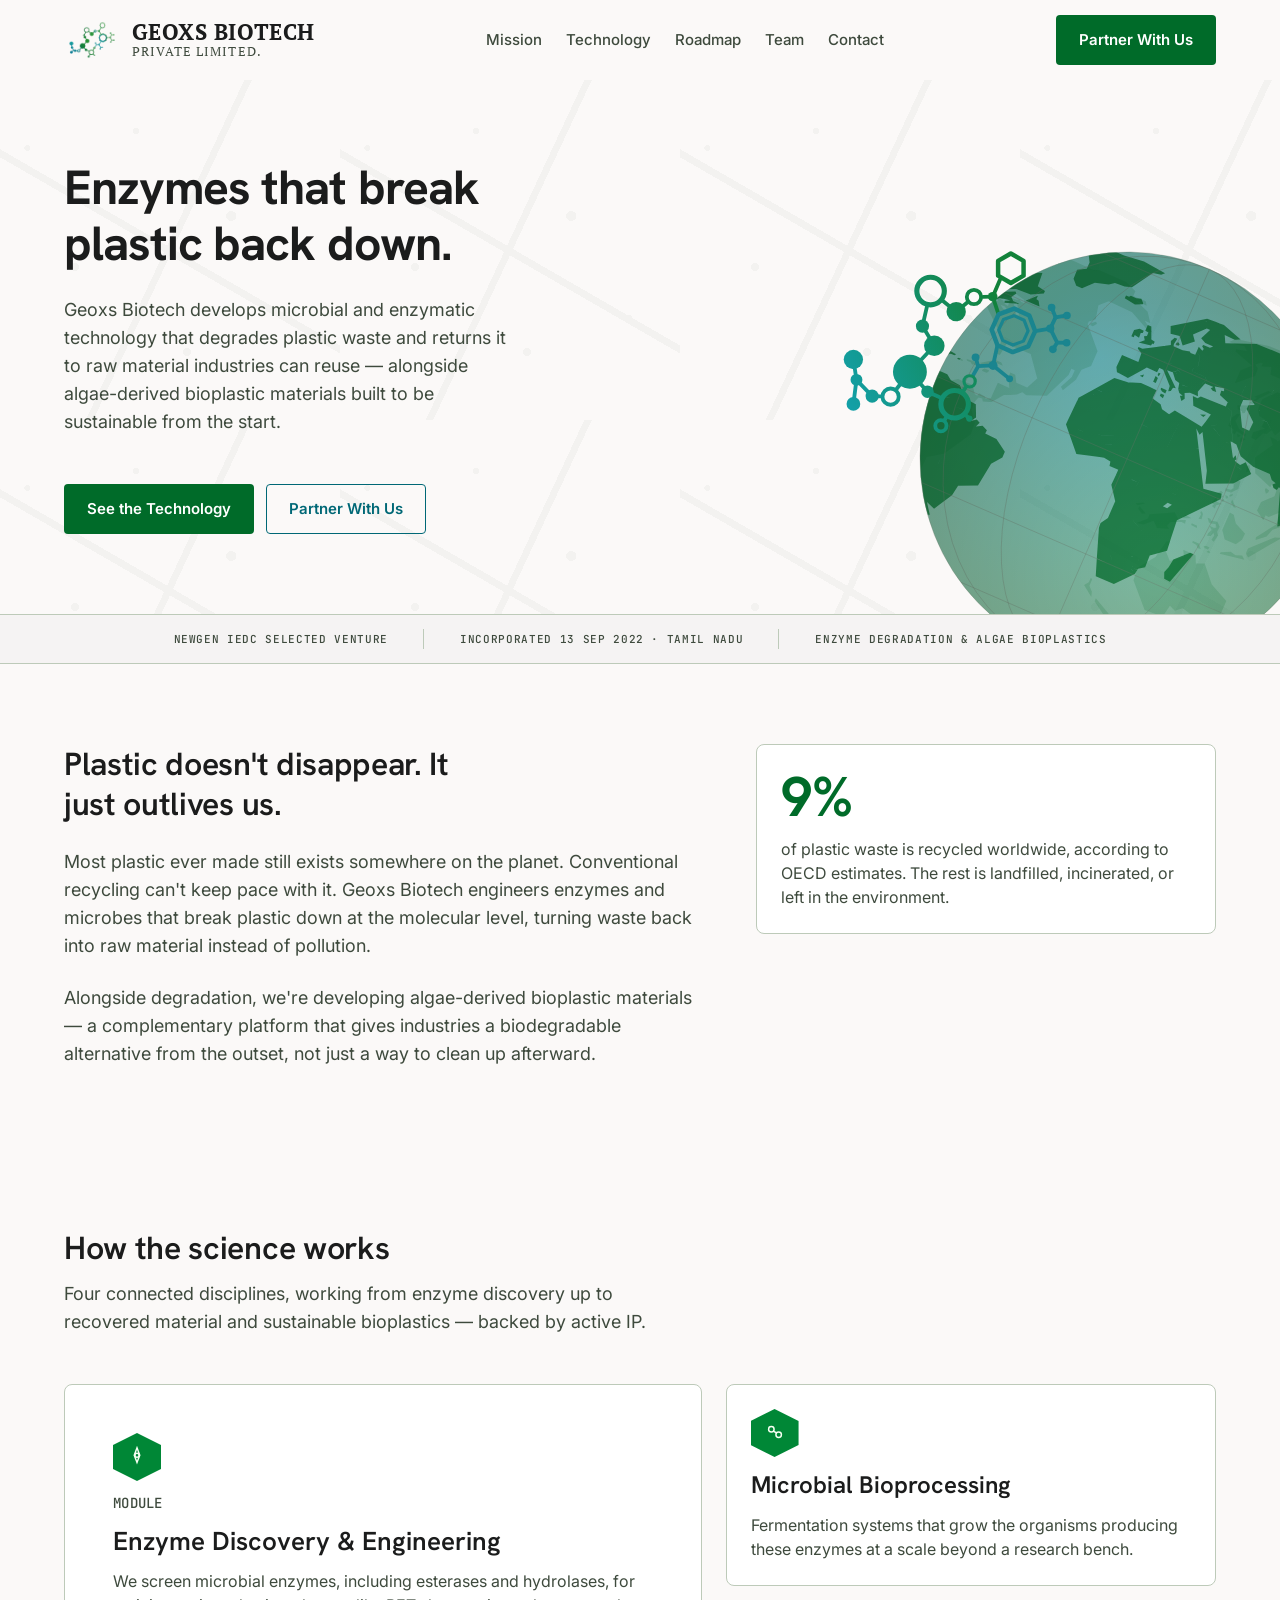
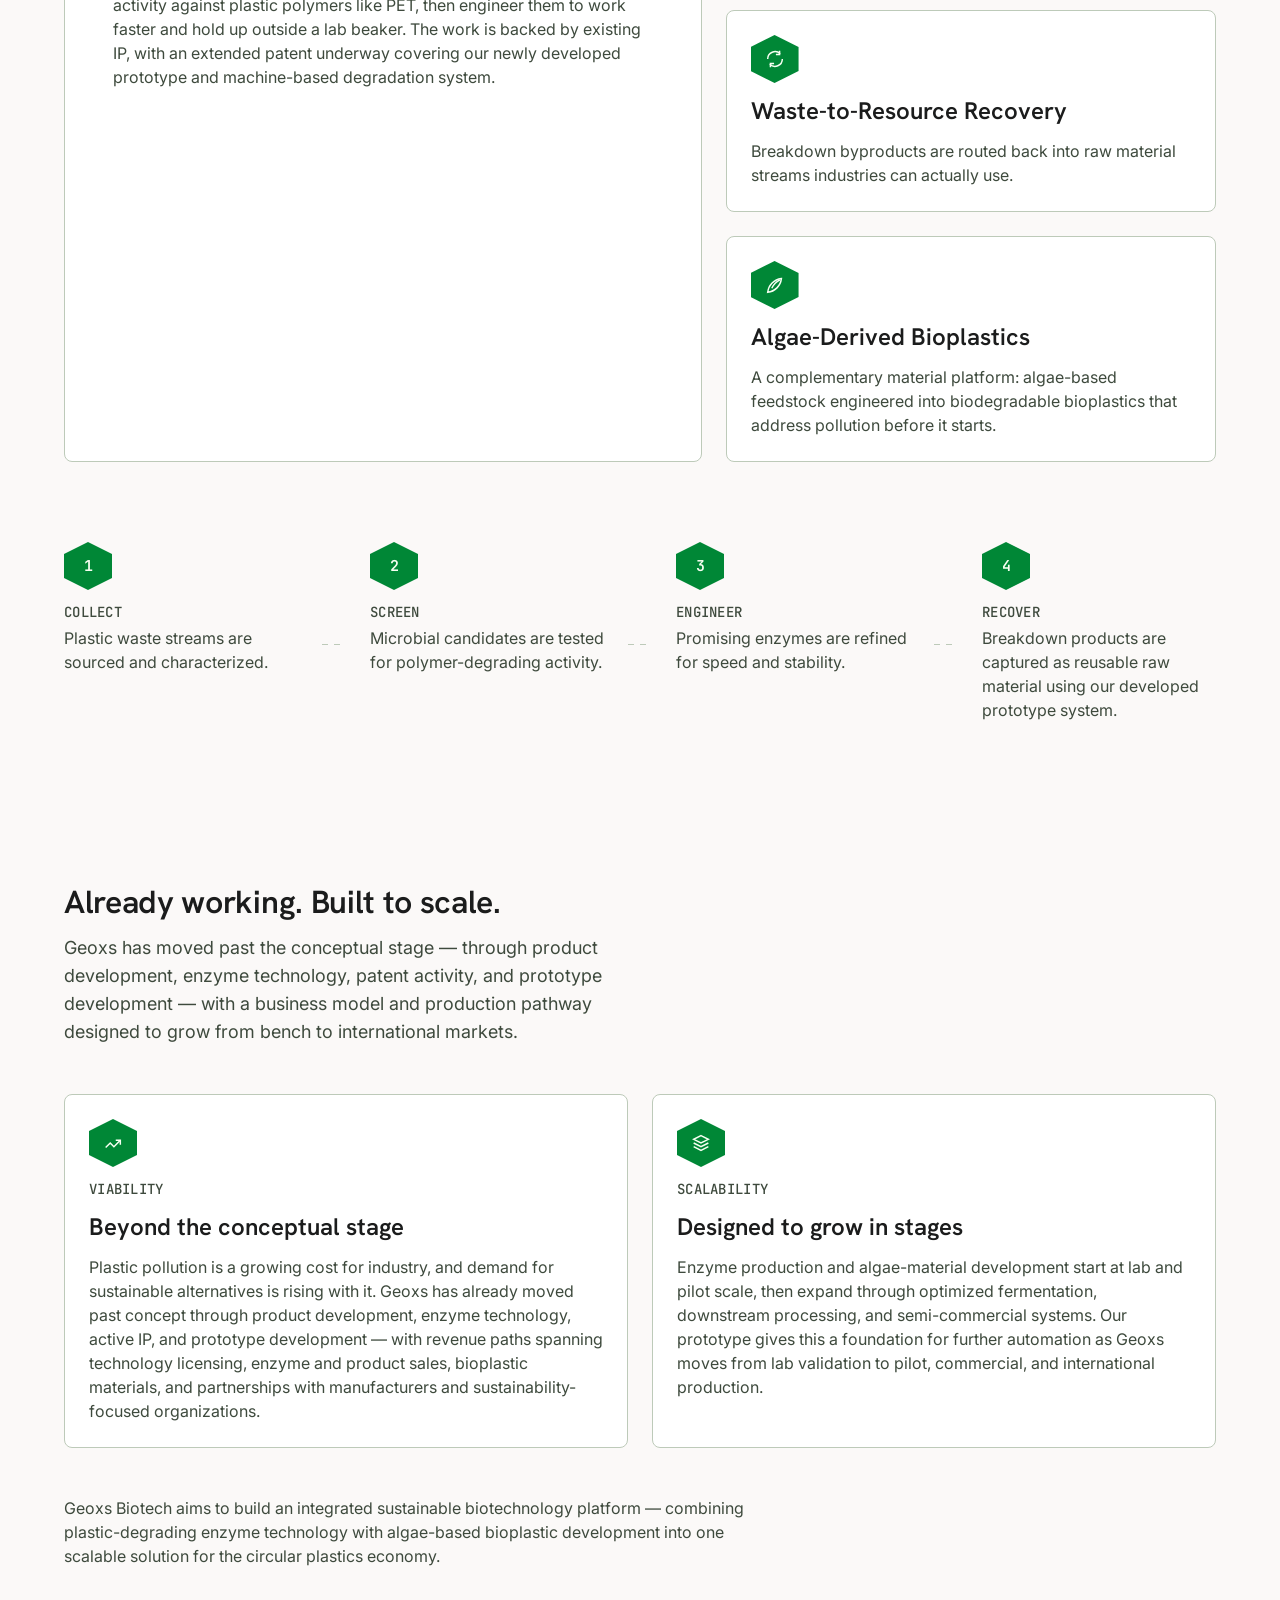
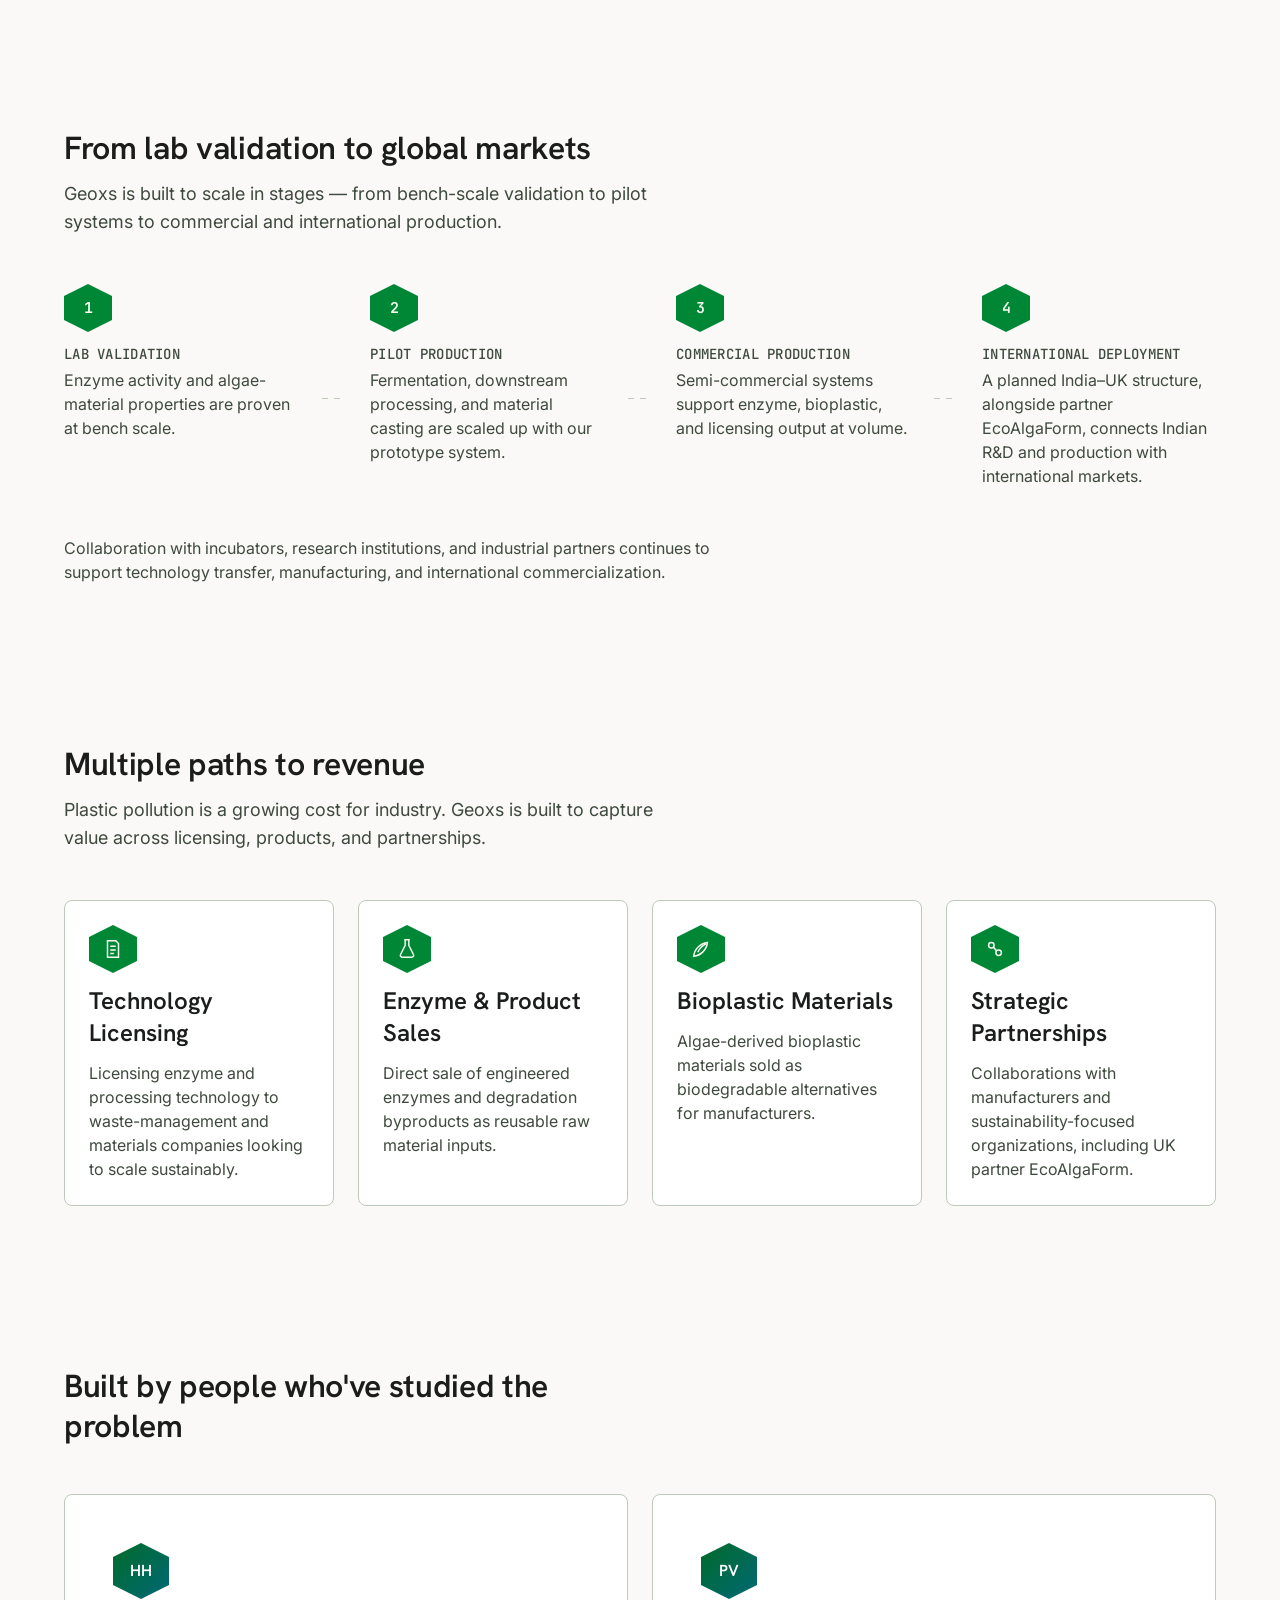
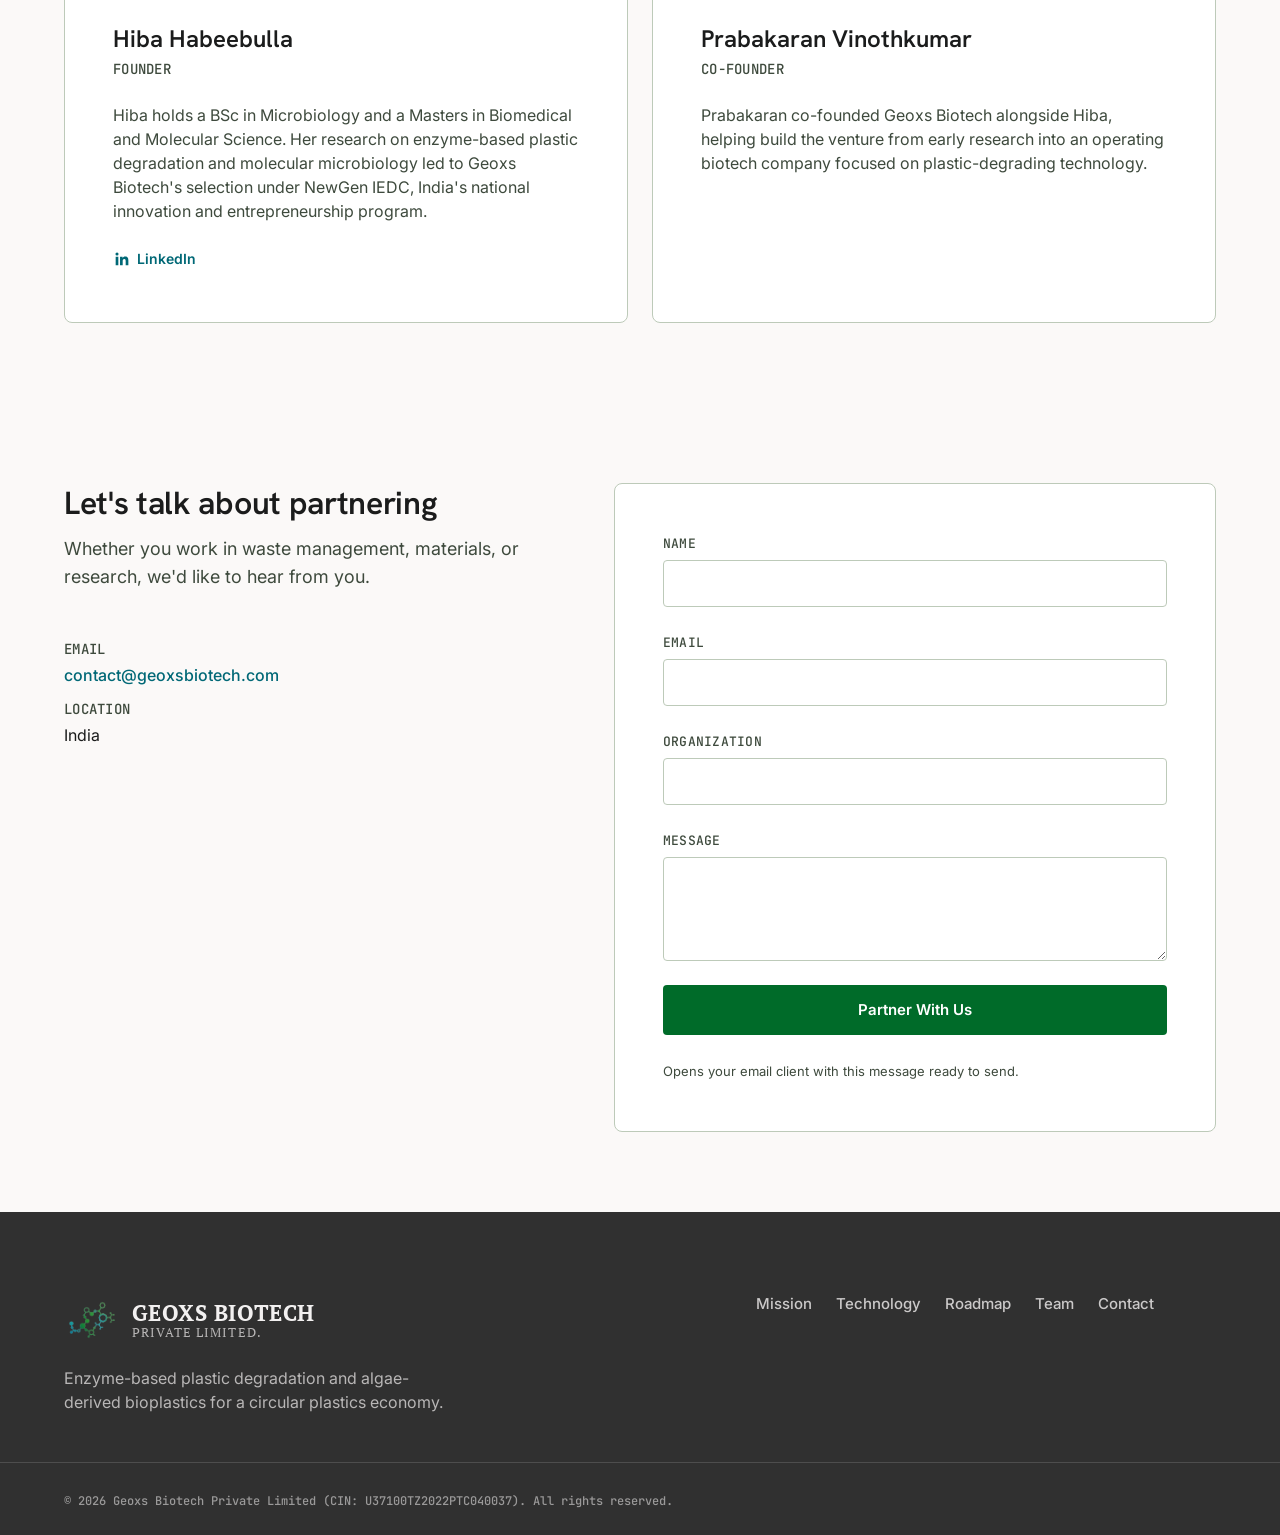
==== commit fc79bf8c: "Enlarge header brand lockup, add micro-animations, improve mobile touch targets Scales up the header" ====
--- a/index.html
+++ b/index.html
@@ -156,12 +156,12 @@
   <!-- MISSION -->
   <section class="section mission" id="mission">
     <div class="container mission-grid">
-      <div class="mission-copy">
+      <div class="mission-copy reveal">
         <h2 class="headline-lg">Plastic doesn't disappear. It just outlives us.</h2>
         <p class="body-lg">Most plastic ever made still exists somewhere on the planet. Conventional recycling can't keep pace with it. Geoxs Biotech engineers enzymes and microbes that break plastic down at the molecular level, turning waste back into raw material instead of pollution.</p>
         <p class="body-lg">Alongside degradation, we're developing algae-derived bioplastic materials — a complementary platform that gives industries a biodegradable alternative from the outset, not just a way to clean up afterward.</p>
       </div>
-      <aside class="stat-callout">
+      <aside class="stat-callout reveal">
         <div class="stat-number">9%</div>
         <p class="body-md">of plastic waste is recycled worldwide, according to OECD estimates. The rest is landfilled, incinerated, or left in the environment.</p>
       </aside>
@@ -171,12 +171,12 @@
   <!-- TECHNOLOGY -->
   <section class="section technology" id="technology">
     <div class="container">
-      <div class="section-head">
+      <div class="section-head reveal">
         <h2 class="headline-lg">How the science works</h2>
         <p class="body-lg">Four connected disciplines, working from enzyme discovery up to recovered material and sustainable bioplastics — backed by active IP.</p>
       </div>
 
-      <div class="pillar-grid">
+      <div class="pillar-grid reveal">
         <article class="pillar pillar-featured">
           <div class="pillar-icon hexagon">
             <svg viewBox="0 0 24 24" fill="none" stroke="currentColor" stroke-width="1.6"><path d="M12 2l3 8-3 8-3-8 3-8z"/><circle cx="12" cy="10" r="2.2"/></svg>
@@ -211,7 +211,7 @@
         </div>
       </div>
 
-      <div class="process-flow">
+      <div class="process-flow reveal">
         <div class="process-step">
           <div class="process-node hexagon">1</div>
           <h4 class="label-md">Collect</h4>
@@ -242,12 +242,12 @@
   <!-- VIABILITY & SCALABILITY -->
   <section class="section viability" id="viability">
     <div class="container">
-      <div class="section-head">
+      <div class="section-head reveal">
         <h2 class="headline-lg">Already working. Built to scale.</h2>
         <p class="body-lg">Geoxs has moved past the conceptual stage — through product development, enzyme technology, patent activity, and prototype development — with a business model and production pathway designed to grow from bench to international markets.</p>
       </div>
 
-      <div class="pillar-grid-duo">
+      <div class="pillar-grid-duo reveal">
         <article class="pillar">
           <div class="pillar-icon hexagon">
             <svg viewBox="0 0 24 24" fill="none" stroke="currentColor" stroke-width="1.6"><path d="M4 17l5-5 4 4 7-7"/><path d="M15 9h5v5"/></svg>
@@ -273,12 +273,12 @@
   <!-- ROADMAP -->
   <section class="section roadmap" id="roadmap">
     <div class="container">
-      <div class="section-head">
+      <div class="section-head reveal">
         <h2 class="headline-lg">From lab validation to global markets</h2>
         <p class="body-lg">Geoxs is built to scale in stages — from bench-scale validation to pilot systems to commercial and international production.</p>
       </div>
 
-      <div class="process-flow">
+      <div class="process-flow reveal">
         <div class="process-step">
           <div class="process-node hexagon">1</div>
           <h4 class="label-md">Lab Validation</h4>
@@ -311,12 +311,12 @@
   <!-- BUSINESS MODEL -->
   <section class="section business-model" id="model">
     <div class="container">
-      <div class="section-head">
+      <div class="section-head reveal">
         <h2 class="headline-lg">Multiple paths to revenue</h2>
         <p class="body-lg">Plastic pollution is a growing cost for industry. Geoxs is built to capture value across licensing, products, and partnerships.</p>
       </div>
 
-      <div class="pillar-grid-quad">
+      <div class="pillar-grid-quad reveal">
         <article class="pillar">
           <div class="pillar-icon hexagon">
             <svg viewBox="0 0 24 24" fill="none" stroke="currentColor" stroke-width="1.6"><path d="M6 3h9l3 3v15H6z"/><path d="M9 9h6M9 13h6M9 17h4"/></svg>
@@ -352,10 +352,10 @@
   <!-- TEAM -->
   <section class="section team" id="team">
     <div class="container">
-      <div class="section-head">
+      <div class="section-head reveal">
         <h2 class="headline-lg">Built by people who've studied the problem</h2>
       </div>
-      <div class="team-grid">
+      <div class="team-grid reveal">
         <article class="team-card">
           <div class="team-avatar hexagon">HH</div>
           <h3 class="headline-md">Hiba Habeebulla</h3>
@@ -379,7 +379,7 @@
   <!-- CONTACT -->
   <section class="section contact" id="contact">
     <div class="container contact-grid">
-      <div class="contact-copy">
+      <div class="contact-copy reveal">
         <h2 class="headline-lg">Let's talk about partnering</h2>
         <p class="body-lg">Whether you work in waste management, materials, or research, we'd like to hear from you.</p>
 
@@ -395,7 +395,7 @@
         </div>
       </div>
 
-      <form class="contact-form" id="contact-form" novalidate>
+      <form class="contact-form reveal" id="contact-form" novalidate>
         <div class="field">
           <label for="name">Name</label>
           <input type="text" id="name" name="name" required autocomplete="name">
--- a/css/styles.css
+++ b/css/styles.css
@@ -73,7 +73,7 @@
   --margin-mobile: 16px;
   --margin-desktop: 64px;
 
-  --header-h: 72px;
+  --header-h: 80px;
   --container-max: 1280px;
 }
 
@@ -218,30 +218,44 @@
   display: flex; align-items: center; justify-content: space-between;
   width: 100%;
 }
-.brand{ display: inline-flex; align-items: center; gap: 10px; }
-.brand-mark{ width: 44px; height: 44px; flex-shrink: 0; }
+.brand{ display: inline-flex; align-items: center; gap: 12px; }
+.brand-mark{ width: 56px; height: 56px; flex-shrink: 0; }
 .brand-text{ display: flex; flex-direction: column; line-height: 1; }
 .brand-word{
-  font-family: var(--font-wordmark); font-weight: 700; font-size: 18px;
+  font-family: var(--font-wordmark); font-weight: 700; font-size: 22px;
   color: var(--on-surface); letter-spacing: 0.02em; text-transform: uppercase;
 }
 .brand-sub{
-  font-family: var(--font-wordmark); font-weight: 400; font-size: 12px;
+  font-family: var(--font-wordmark); font-weight: 400; font-size: 13px;
   color: var(--on-surface-variant); letter-spacing: 0.08em; text-transform: uppercase;
   margin-top: 2px;
 }
 .site-nav{ display: none; align-items: center; gap: var(--space-md); }
 .site-nav a{
+  position: relative;
   font-size: 15px; font-weight: 500; color: var(--on-surface-variant);
+  padding: 6px 0;
   transition: color 150ms ease;
 }
+.site-nav a::after{
+  content: '';
+  position: absolute; left: 0; right: 100%; bottom: 2px;
+  height: 2px; background: var(--primary);
+  transition: right 200ms cubic-bezier(.16,1,.3,1);
+}
 .site-nav a:hover{ color: var(--primary); }
+.site-nav a:hover::after{ right: 0; }
 .header-actions{ display: flex; align-items: center; gap: var(--space-sm); }
 .header-actions .btn{ display: none; }
 
+@media (max-width: 400px){
+  .brand-mark{ width: 44px; height: 44px; }
+  .brand-word{ font-size: 18px; }
+}
+
 .nav-toggle{
   display: flex; flex-direction: column; justify-content: center; gap: 5px;
-  width: 36px; height: 36px; padding: 8px;
+  width: 44px; height: 44px; padding: 8px;
   background: transparent; border: none; cursor: pointer;
 }
 .nav-toggle span{
@@ -429,6 +443,8 @@
   color: var(--on-primary-container);
 }
 .pillar-icon svg{ width: 22px; height: 22px; }
+.pillar-icon{ transition: transform 220ms cubic-bezier(.16,1,.3,1); }
+.pillar:hover .pillar-icon{ transform: scale(1.08) rotate(4deg); }
 
 .pillar-grid{
   display: grid; gap: var(--space-md);
@@ -441,9 +457,12 @@
   padding: var(--space-md);
   transition: box-shadow 200ms ease, border-color 200ms ease;
 }
-.pillar:hover{
+.pillar:hover, .team-card:hover, .stat-callout:hover, .contact-form:hover{
   border-color: var(--secondary);
   box-shadow: 0 10px 30px -18px color-mix(in srgb, var(--secondary) 55%, transparent);
+}
+.team-card, .stat-callout, .contact-form{
+  transition: box-shadow 200ms ease, border-color 200ms ease;
 }
 .pillar h3{ margin-top: var(--space-sm); }
 .pillar p{ margin-top: var(--space-sm); }
@@ -553,11 +572,12 @@
   background: var(--surface-container-lowest);
   border: 1px solid var(--outline-variant);
   border-radius: var(--radius);
-  padding: 11px 14px;
+  padding: 13px 14px;
   resize: vertical;
+  transition: border-color 150ms ease;
 }
 .field input:focus, .field textarea:focus{
-  outline: none; border-color: var(--secondary); border-width: 2px; padding: 10px 13px;
+  outline: none; border-color: var(--secondary); border-width: 2px; padding: 12px 13px;
 }
 .field-error{
   display: none;
@@ -623,3 +643,17 @@
 @media print{
   .hero-enter{ transform: none !important; animation: none !important; }
 }
+
+/* ==========================================================================
+   Scroll reveal (progressive enhancement — only takes effect once main.js
+   adds .js to <html>, so content stays fully visible with JS off/blocked)
+   ========================================================================== */
+.js .reveal{
+  opacity: 0; transform: translateY(18px);
+  transition: opacity 600ms cubic-bezier(.16,1,.3,1), transform 600ms cubic-bezier(.16,1,.3,1);
+}
+.js .reveal.is-visible{ opacity: 1; transform: none; }
+
+@media print{
+  .js .reveal{ opacity: 1; transform: none; }
+}
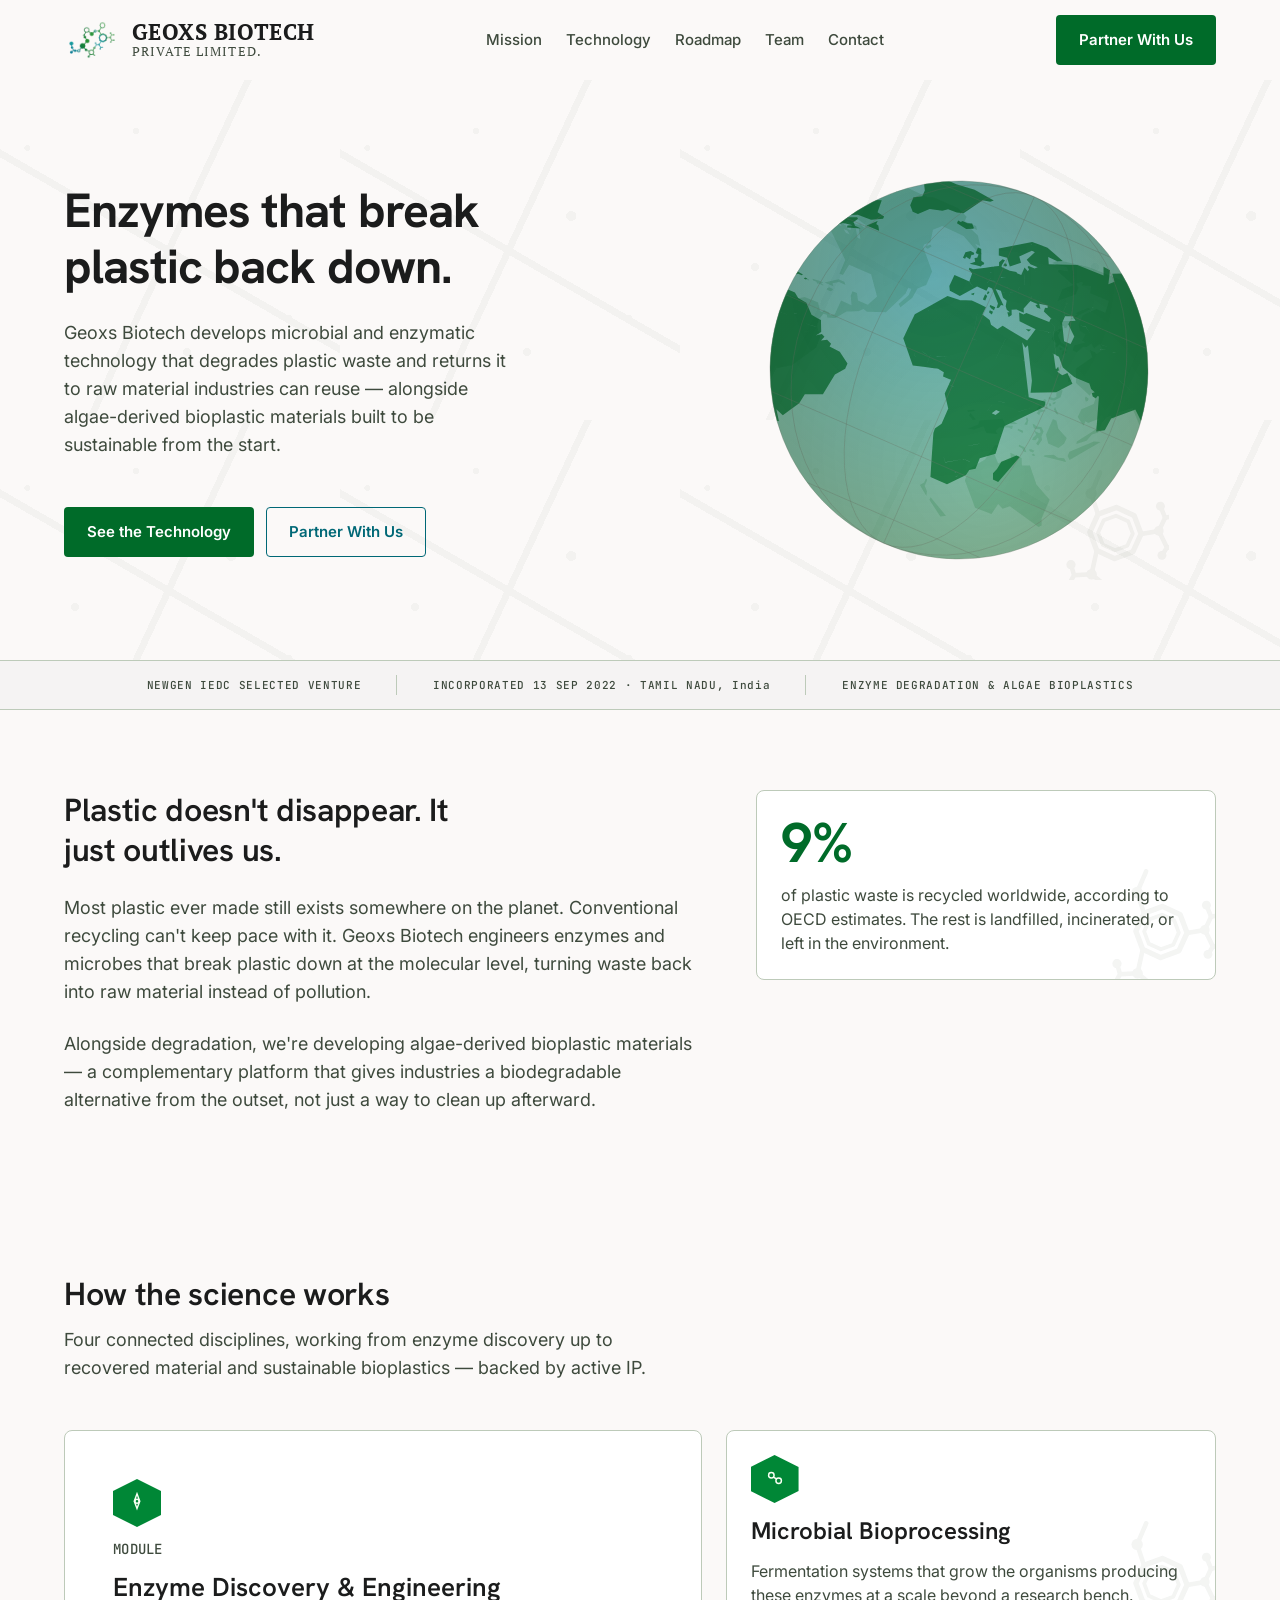
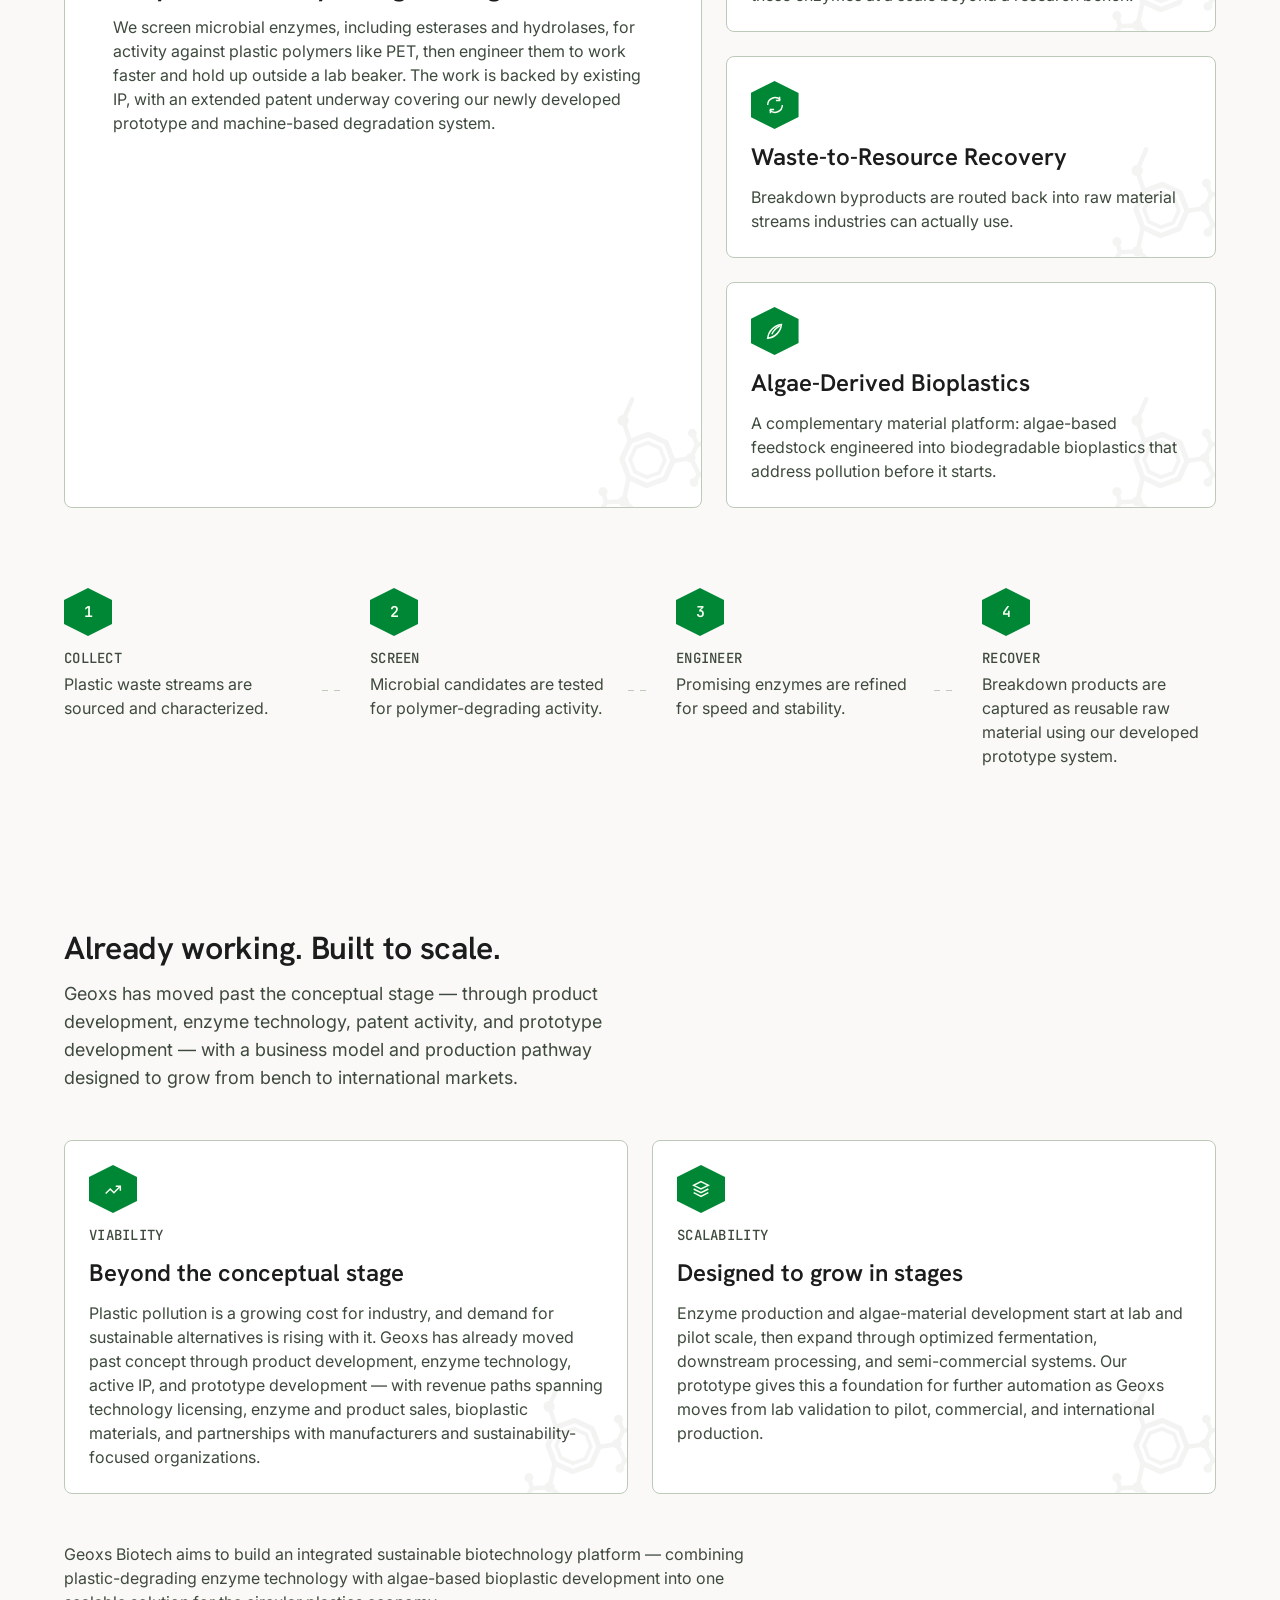
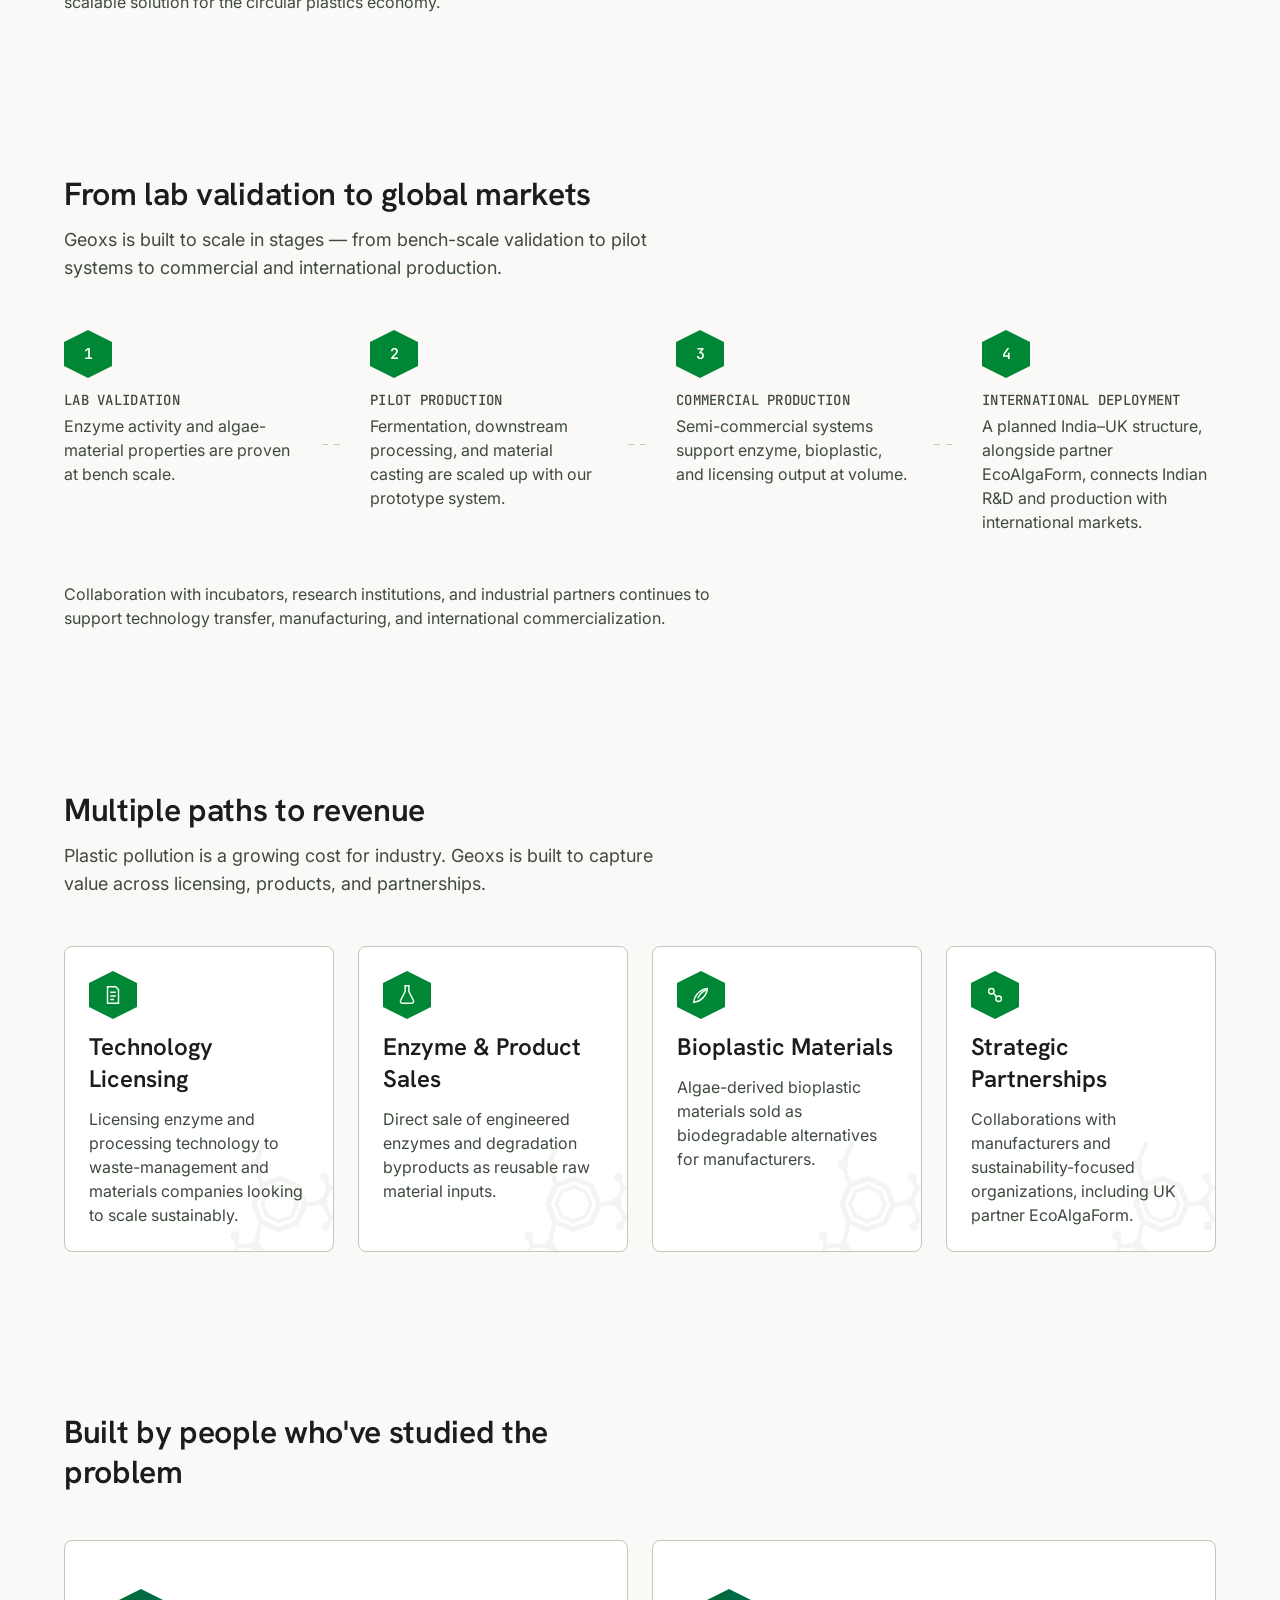
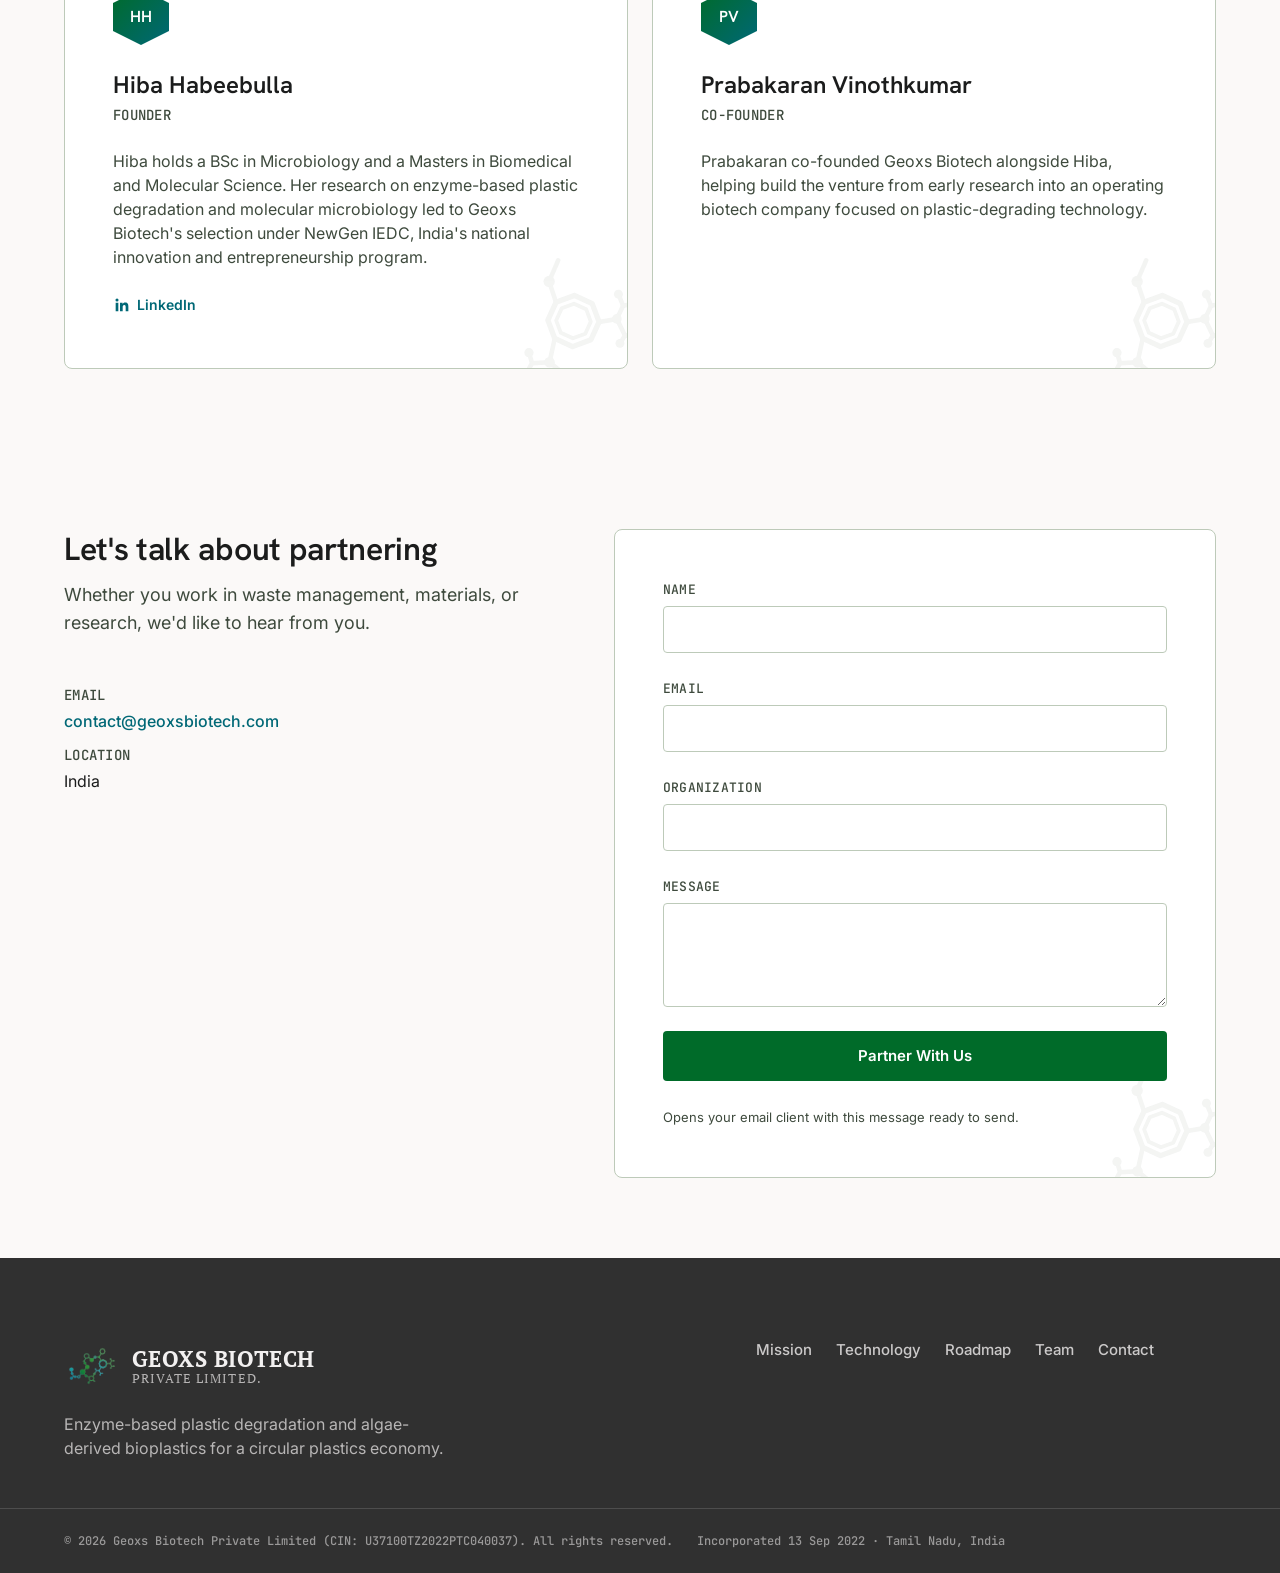
==== commit bd73aecc: "Replace hero mark with rotating globe, fix card watermarks and mobile nav - Swap the static hero log" ====
--- a/index.html
+++ b/index.html
@@ -1,454 +1,853 @@
 <!doctype html>
 <html lang="en">
-<head>
-<meta charset="UTF-8">
-<meta name="viewport" content="width=device-width, initial-scale=1.0">
-<title>Geoxs Biotech — Enzyme &amp; Algae Bioplastic Technology</title>
-<meta name="description" content="Geoxs Biotech develops enzyme-based plastic degradation technology and algae-derived bioplastic materials, turning pollution back into raw material and building sustainable alternatives for the circular plastics economy.">
-<meta name="theme-color" content="#006b29">
-<link rel="canonical" href="https://athul-seban.github.io/geoxs-biotech/">
-<meta property="og:type" content="website">
-<meta property="og:site_name" content="Geoxs Biotech">
-<meta property="og:title" content="Geoxs Biotech — Enzyme &amp; Algae Bioplastic Technology">
-<meta property="og:description" content="Geoxs Biotech develops enzyme-based plastic degradation technology and algae-derived bioplastic materials, turning pollution back into raw material and building sustainable alternatives for the circular plastics economy.">
-<meta property="og:url" content="https://athul-seban.github.io/geoxs-biotech/">
-<meta property="og:image" content="https://athul-seban.github.io/geoxs-biotech/assets/logo.jpg">
-<meta property="og:image:width" content="1024">
-<meta property="og:image:height" content="392">
-<meta name="twitter:card" content="summary_large_image">
-<meta name="twitter:title" content="Geoxs Biotech — Enzyme &amp; Algae Bioplastic Technology">
-<meta name="twitter:description" content="Geoxs Biotech develops enzyme-based plastic degradation technology and algae-derived bioplastic materials, turning pollution back into raw material and building sustainable alternatives for the circular plastics economy.">
-<meta name="twitter:image" content="https://athul-seban.github.io/geoxs-biotech/assets/logo.jpg">
-<link rel="icon" href="assets/favicon.ico" sizes="any">
-<link rel="icon" type="image/png" sizes="32x32" href="assets/favicon-32x32.png">
-<link rel="icon" type="image/png" sizes="16x16" href="assets/favicon-16x16.png">
-<link rel="apple-touch-icon" sizes="180x180" href="assets/apple-touch-icon.png">
-<link rel="manifest" href="assets/site.webmanifest">
-<link rel="preconnect" href="https://fonts.googleapis.com">
-<link rel="preconnect" href="https://fonts.gstatic.com" crossorigin>
-<link href="https://fonts.googleapis.com/css2?family=Hanken+Grotesk:wght@500;600;700&family=Inter:wght@400;500;600&family=JetBrains+Mono:wght@500&family=PT+Serif:wght@400;700&display=swap" rel="stylesheet">
-<link rel="stylesheet" href="css/styles.css">
-<script type="application/ld+json">
-{
-  "@context": "https://schema.org",
-  "@type": "Organization",
-  "name": "Geoxs Biotech Private Limited",
-  "legalName": "Geoxs Biotech Private Limited",
-  "url": "https://athul-seban.github.io/geoxs-biotech/",
-  "logo": "https://athul-seban.github.io/geoxs-biotech/assets/logo.jpg",
-  "foundingDate": "2022-09-13",
-  "description": "Geoxs Biotech develops enzyme-based plastic degradation technology and algae-derived bioplastic materials for the circular plastics economy.",
-  "email": "contact@geoxsbiotech.com",
-  "address": {
-    "@type": "PostalAddress",
-    "addressRegion": "Tamil Nadu",
-    "addressCountry": "IN"
-  },
-  "founder": {
-    "@type": "Person",
-    "name": "Hiba Habeebulla",
-    "sameAs": "https://www.linkedin.com/in/hiba-habeebulla/"
-  }
-}
-</script>
-</head>
-<body>
-
-<a class="skip-link" href="#main">Skip to content</a>
-
-<header class="site-header" id="site-header">
-  <div class="container header-inner">
-    <a class="brand" href="#top" aria-label="Geoxs Biotech home">
-      <img class="brand-mark" src="assets/mark.png" alt="" aria-hidden="true">
-      <span class="brand-text">
-        <span class="brand-word">Geoxs Biotech</span>
-        <span class="brand-sub">Private Limited.</span>
-      </span>
-    </a>
-
-    <nav class="site-nav" id="site-nav" aria-label="Primary">
-      <a href="#mission">Mission</a>
-      <a href="#technology">Technology</a>
-      <a href="#roadmap">Roadmap</a>
-      <a href="#team">Team</a>
-      <a href="#contact">Contact</a>
-    </nav>
-
-    <div class="header-actions">
-      <a class="btn btn-primary" href="#contact">Partner With Us</a>
-      <button class="nav-toggle" id="nav-toggle" aria-label="Open menu" aria-expanded="false" aria-controls="site-nav">
-        <span></span><span></span><span></span>
-      </button>
-    </div>
-  </div>
-</header>
-
-<main id="main">
-
-  <!-- HERO -->
-  <section class="hero" id="top">
-    <div class="molecular-watermark" aria-hidden="true"></div>
-    <div class="hero-globe" aria-hidden="true">
-      <svg viewBox="0 0 100 100" role="presentation">
-        <defs>
-          <clipPath id="globe-clip"><circle cx="50" cy="50" r="45"/></clipPath>
-          <radialGradient id="globe-base" cx="34%" cy="30%" r="75%">
-            <stop class="globe-base-stop-a" offset="0%"/>
-            <stop class="globe-base-stop-b" offset="100%"/>
-          </radialGradient>
-          <radialGradient id="globe-shade" cx="68%" cy="72%" r="65%">
-            <stop class="globe-shade-stop-a" offset="0%"/>
-            <stop class="globe-shade-stop-b" offset="100%"/>
-          </radialGradient>
-          <g id="globe-landmasses" transform="translate(-33.7843,5.0000) scale(0.338728)"><path d="m275.9 201.8-1.4 1.46h-2.36v-2.15l1.83-1.18h1.93v1.87zm4.05-6.3v2.12l-1.8-1.08v-1.65h1.8v-5.97h-4.6l-10.94 7.33-2.69-3.09v6.07h-6.65l3.86 10.57h12.67l9.75-11.28 0.44-3.05-1.84 0.03zm-171.6-119.4 2.52-1.719h3.04l-2.51 1.719h-3.05zm22.97-9.127-3.22 2.792h-7.46l-2.31 1.582h1.78l-2.48 1.692h-1.77l2.47-1.692h-4.87l-2.11 1.64-2.15 0.215 0.43-3.705h-1.66l-1.94 1.289-3.6 5.315h-2.12l4.08-6.604 4.81-1.029-0.27-0.903-3.17-0.108-1.5-0.913-1.88 0.913h-2.2l0.9-1.945-4.551-2.082h-38.81l-12.78 13.48v10.36l4.666 4.667 16.32 2.098 2.177 3.302 4.59-0.161 3.788 7.44 7.058-8.861 16.78 0.053 1.11 8.388 2.66 0.07 0.07-10.44 27.16-23.22 1.85-0.32 1.05-3.307h-2.9zm16.06-1.435h9.48l-1.97-3.138-1.78-0.425v-2.251zm-70.28 50.76-3.657-7.88 3.036-3.81-3.787-7.442-4.59 0.161-2.177-3.301-16.32-2.098 0.031 0.032 0.695 7.348 5.02 9.5 2.057-1.59-3.959-8.441v-4.751h2.335l0.091 4.419 7.5 17.62 12.23 5.1 3.052-0.81 2.686 2.74 1.338-2.38h2.818l-0.402-3.09h2.415l3.141-2.34 0.133-3.41-3.435-0.06-2.731 4.48zm135.4-76.39 4.54-2.209v-0.622l-2.25-2.282-3.15 1.046-3.78-0.08-0.8 1.09-2.15-0.05v2.02zm40.41 47.95 0.01-2.144-2.43-0.064-0.02 1.58zm-92.08-68.56v2.26l11.28 0.161 2.89 4.987v4.51l-5.41 3.073 0.16 6.12 3.4 3.437h4.02l6.14-6.489 8.67-2.557 3.25-2.489 6.56-0.405 4.59-1.355 8.65-13.75 5.33-1.09 1.88-1.89-15.37-1.546-13.28 1.546h-16.08l-9.27 3.221zm261.6 87.05-1.31-1.37-2.15 3.06 2.15 2.01zm-20.64-37.93 0.43-2.416-4.51-0.725-1.72-2.819h-8.59l-17.56-4.348-1.93 4.348-7.14-2.174-5.33 4.06 17.36 10.14 20.08 0.215 2.42-4.924zm3.81 45.98-2.58 0.57v1.52l1.05 1.27 1.53-1.91zm-9.61-51.94 1.72 2.819 4.51 0.725-0.43 2.416-6.48 1.357-2.43 4.924-20.08-0.215-17.36-10.14-7.51 5.725 1.25 5.811-7.52 2.793 2.15 5.26 8 3.65 0.32 6.443 20.94 7.242 3.86-3.538 8.22 3.538-1.13 3.06 4.35 7.25 7.62-3.86 4.98 4.26 2.11-1.2 0.08 2.05 12.48-4.46 4.08-9.132-7.28-11.98 3.74-4.079h-4.3l-1.38 0.893-2.7-4.435 3.44-3.007 2.36 4.504 3.31-2.277 6.35-4.374v-8.483l-10.52-2.684-7.73-7.571h-7.51l1.71 6.067zm43.39 12.76 2.94-0.04 1.25-2.134-6.53-2.738 0.13 5.395 1.29 0.765zm-8.12 12.47-0.48 1.659 6.47-0.955 0.5 2.498 1.47-0.624 0.16-1.966 4.34-1.115-0.23-5.673-1.97-3.439-1.96-0.568 1.12 5.154-4.01 3.637zm-1.14 3.202 2.34-0.295 0.76 1.128-0.84 2.657zm6.24-1.1-1.13 2.053-1.49-1.691zm-7.08 35.04-3.55-0.37-1.29-1.61 1.29-2.96-1.28-2.84-2.34-0.05-0.57 5 3.31 3.99 3.88 0.49zm-11.18 8.87 1.57 0.31 2.79-2.32-0.06-1.9zm12.25 3.59v2.23l2.33-0.7-0.79-1.44 1.88-0.48-1.6-4.99-1.18 3.08h-3.86zm-6.87-11.13 1.66 1.63-0.54 1-1.34-1.31zm1.66 3.99 1.18 0.8 1.29-1.95-1.72-0.21zm4.4-2.04 1.62 2.09h1.77l-1.69-2.72zm0 1.76 0.91 1.59-0.73 0.97-1.28-1.93zm-1.93 1.61 0.83 1.25-0.83 1-0.95-1.16zm3.15 32.76 1.09 1.5 3.06-0.37v-1.13zm-24.59-17.64 0.15 4.32 2.46 4.3h7.82l3.87-4.94v-8.96l-2.79 0.29-2.26 4.27-7.57 1.69-1.63-0.99zm-5.56 11.28v-3.3l-12.89-13.37-4.41-1.69 14.93 20.33zm15.06 5.88 0.24 1.12-16.11-2.73 2.42-1.94 4.02 1.53 3.63-0.8zm10.3 0h-2.49l0.48 1.61h2.38l1-0.81zm-4.35 2.61 0.73 0.89h1.73l-0.6-1.29zm9.14-2.13-2.49 2.78 1.89 0.24 1.69-1.52zm-8.29-4.91 1.85-0.57-0.56-3.26 1.09-1.21 0.92 2.42 2.22 0.77v-1.74l-1.25-2.76 2.37-1.99-3.78 0.16-0.78-1.08 1.5-1.65 2.78 0.96 1.37-0.12 2.05-2.42-1.8-0.04-1.17 0.77-3.87-0.94-2.56 2.31 0.18 3.66-1.49 1.98zm13.89-5.19-0.43 1.51 4.19-0.43v-1.08zm0.97-9.75-1.4 1.38-0.53 3.44 1.93 0.47-0.43-3.05 1.12-1.4zm9.49 9.15-0.56-2.98-4.59 0.65zm-0.31 2.48 6.4 2.67 1.15 3.27-2.13 1.3 5.48 1.9v-10.79l-4.45-2.32-4.15 3.37-4.39-1.73-0.49 2.42zm-19.06-71.18-4.32-3.535-1.91 1.764 2.58 5.584 3.12-0.215zm-4.32-3.535-1.91-1.564 2.47-0.322-0.43-4.939-6.35 4.374 1.86 3.53 2.45 0.685zm-5.53 56.98-3.44 4.63-7.94 3.67 1.63 0.99 7.57-1.69 2.26-4.27 2.79-0.29v-3.28zm-26.32 0 1.38 4.48 5.68 4.84 0.44-1.72-5.36-7.92zm68.12 27.58 3.81-3.5 4.94 4.82 4.51 0.92-5.58-5.58 0.27-2.95-9.94-5.2v10.79zm10.46-5.78 2.01 1.2 3.47-1.95v-2.02zm2.8-5.67 4.05 2.9 1.62-0.55-4.11-2.45zm-84.29-42.84-4.35-7.25 1.12-3.06-2.52-1.08-3.38 2.43-1.59 10.99 2.51 2.1 0.96 5.02 1.77 0.53 1.27-1.59 2.36 2.66 1.31 4.86-0.31 5.02 2.03-3.98-3.65-13.16 2.47-1.79zm7.3 6.18 2.92 3.97-2.73 2.74h6.12v-1.56l-5.96-6.34-1.32-4.08-4.14-2.02-2.19 1.11v1.7l2.14 1.25v3.23zm-5.16 0v-3.23l-2.14-1.25-2.47 1.79 3.65 13.16-2.03 3.98-0.12 1.98 3.54 3 0.34 1.1 2.14-0.32-3.44-5.07 0.8-7.84 3.87 3.83v-3.21l3.94-3.95-2.92-3.97zm4.14 7.92v3.21l1.93 1.92 2.17-0.3 3.23-2.42v-3.62h-6.12zm1.37-9.11 5.96 6.34v5.18l-3.23 2.42 0.08 3.46 6.18-4.08-0.21-6.07-6.45-6.81 0.32-3.73 2.3-1.3-4.98-4.26-5.43 2.75 4.14 2.02zm-25.77-13.2-1.37 0.64 1.94 6.13 1.25-1.21 5.58 4.68 0.36-2.5-2.93-2.74-0.48-3.28-2.34 0.96zm2.01-0.42-3.38-0.84 0.47-2.12-0.97-0.336-2.07 3.296-11.37-4.306 0.03-3.632-2.84-0.984-0.32-6.443-2.48-1.13h-2.29l-3.4 2.416-0.09 2.057 2.06 1.167 0.98 4.021-4.47 4.114h-2.86v3.04l2.14 0.81v2.62l-3.86 1.03 0.33 0.39 3.19 1.01-1.49 1.53 1.41 1.83 2.53 0.3 0.45-2.1 1 0.01 8.13 23.38 5.16-3.17 0.8-9.4 11.77-11.37-1.94-6.13 1.37-0.64 2.01 2.68 2.34-0.96 0.48 3.28 2.93 2.74 1.23-8.49 3.38-2.43-5.69-2.458-3.86 3.538zm-17.29-7.938-0.03 3.632 11.37 4.306 2.07-3.296zm14.38 4.978-0.47 2.12 3.38 0.84 0.81-1.68zm-64.41-27.17 2.41 2.002 3.07-0.848 2.72 2.27-0.47-5.894 4.19-0.966 5.52 3.785 4.62-0.886 3.38 4.456 3.26-0.144 3.19-2.621 7.53-0.327 4.82 2.233-1.25-5.811 7.51-5.723-4.33-2.532-25.24-8.901-9.95 2.243v4.498h-17.64v5.812l2.36 2.952 5.05-2.04 3.01 2.04-3.65 1.771zm19.32 13.88-1.69-2.737-6.6-2.094-3.9 1.3-0.07 1.737-4.97-0.003-2.74-4.835-6.55 0.647v1.933l7.95 13.49 2.36 0.226 5.48 5.717 10.09 3.01h2.8l2.03-3.49-2.25-2.821-3.22-9.341zm-11.12-10.45-2.72-2.27-3.07 0.848 4.9 4.058-0.18 4.286 3.9-1.3 6.61 2.094 1.69 2.737 6.28-3.221-10.35-8.283h-4.39zm26.12 23.98h2.86l4.47-4.114-0.98-4.021-2.06-1.167 0.09-2.057 3.4-2.416h2.29l-4.77-2.179-5.08 0.733-1.61 6.978-5.87 5.427-6.3-0.063 0.5 1.428 2.25 2.821-2.03 3.49h8.8l2.32 2.64 3.86-1.03v-2.62l-2.14-0.81zm-16.88-27.06-5.52-3.785-4.19 0.966 0.47 5.894 2.67-1.051h4.39l10.35 8.283 3.39 0.907-1.54-4.53 4.81-1.38 0.27-2.048-7.1 0.314-3.38-4.456zm1.88 13.53-1.28 2.739 2.72 7.913 6.3 0.063 5.87-5.427 1.61-6.978-1.04-2.94-4.5 2.316-3.39-0.907zm13.75-5.985-4.04-1.311-1.57 0.452 1.54 4.53 4.5-2.316 1.04 2.94 5.08-0.733-0.75-0.341-1.48-3.631zm-1.18-6.738-3.19 2.621 3.84-0.17-0.27 2.048-3.24 0.928 4.04 1.311 4.32-0.41-0.67-1.629 7.52-2.793-4.82-2.233zm-38.55 3.772 2.88 2.628 3.13-0.309-2.18-3.841-2.36-0.584zm-6.19-1.087 4.27 1.087h1.92l1.47-2.106-5.45-2.471-2.21 0.478zm5.65 4.053 3.42-0.338-2.88-2.628h-1.92zm-32.55-32.75-1.13 0.267 0.29 0.217-0.32 1.45-3.17-1.45 0.01 1.882 4.32 1.102 3.11 1.423 1.2-1.026-0.43-3.056-1.58 0.48zm-4.31 4.517 2.41 0.803 0.66 1.364 0.52 1.455 3.83-3.248-3.11-1.423-4.32-1.102zm12.24-0.652h-3.62l-5.03 4.274 0.8 2.205 7.21 1.15 4.5-0.982-2.68-1.09 1.61-1.027zm-10.04-5.588-0.38 0.966 1.36 1.024 1.13-0.267 2.3 1.289 1.58-0.48-0.49-3.481-0.9 0.845zm9.4 13.22-7.21-1.15 0.45 1.252-2.58 3.217v1.82h9.75l0.94 1.782-1.69 2.649 1.48 0.619 0.4-1.228h5.78l-1.28 1.328 1.78 1.007 2.4-0.188-2.28-2.912 6-1.275 1.53-3.436-10.97-4.467zm-13.73-28.16-10.1 7.408v6.589l-1.39 2.177 3.8 4.375 6.2-5.49-2.9-3.6 6.53-7.137h1.29l-1.78-4.322zm-17.81 16.67 5.91-0.966 0.41 0.471 1.39-2.177v-6.589l10.11-7.408h5.59v-1.845l-5.73 0.292-19.65 13.6zm23.41-16.67h-3.94l1.77 4.322h1.04l-3.14 7.113 3.67 1.852h5.59l3.14-3.624-5.21-11.66-2.92 0.148zm169.4 32.4h1.93l-6.81-6.979-1.93-0.055 5.47 6.765 2.68 4.993h1.99zm-170.5-10.41-2.41-0.803 0.01 1.603 3.06 0.564zm144.1-24.13-1.85-2.513-11.44-1.87-3.22 2.899h-9.26l-3.86-2.899h-20.94l-1.29-4.616h-19.33l-17.04 7.622 3.73 4.618-3.22 3.328-2.91-9.511-5.14-0.407 2.47 5.623-19.87 0.537-18.57 7.623-2.45-4.668 7.06 0.266 3.44-1.718-13.53-4.314-2.88 0.147 5.21 11.66-3.14 3.624-0.76 0.71 0.49 3.481 0.43 3.056h3.62l2.79 4.53-1.61 1.027 2.68 1.09 10.97 4.467-1.53 3.436 0.72 1.717-1.77 0.483 0.31 2.824 6.41 2.245 2.21-0.478 5.45 2.471 2.36 0.584-1.47-2.577v-5.229l-2.36-2.952v-5.812h17.64v-4.498l9.95-2.243 25.24 8.901 4.33 2.53 5.33-4.06 7.14 2.174 1.93-4.348 17.56 4.348h8.59l3.22-0.644-1.72-6.067h7.52l7.73 7.571 10.52 2.684v8.483l4.61-0.81 2.48-3.7v-6.872l-7.09-8.053-6.87-0.107 1.18-8.482 14.17 0.107 1.54-4.814 5.98 2.263 0.02-2.219 1.48 0.153 2.58 2.469-2.49 1.695-0.3 5.069 10.09 9.557v-9.234l-5.69-5.477 13.48-4.268 0.17-1.376-6.78-1.845 2.64-2.057 6.06 1.252 4.11 0.081-3.3-3.541-21.16-4.191zm-151.1 35.94-2.49 2.041 3.62 1.345 3.86-0.666 3.06-3.218h-1.21v-0.761zm-1.85-1.75 1.85 1.75 6.84-1.259v-1.059l-6.2-0.753-0.26-0.102zm-13.06 4.977 2.22 0.159 2.01-0.464-0.72-2.175h-1.89l-1.23 0.567zm8.5-4.977h4.56l2.23-1.423-4.36-1.718-3.9 1.208zm-30.64 20.96 0.9 0.068 1.04-8.736-3.38-0.565-0.17 6.388zm52.89-15.28 1.69-2.649-0.94-1.782h-2.89zm-8.19-14.38-3.06-0.564-3.22 0.106-0.73-0.669-4.62 1.127-0.41-0.005 0.41 5.561 4.37 1.718 0.25 0.102 6.2 0.753 2.58-3.217-0.45-1.252-0.8-2.205zm0.4 9.949-3.06 3.218 2.74 4.55 6.84-0.779 1.95 0.537 0.8-2.476-1.48-0.619-2.14-4.431zm-12.45-9.954-5.93-0.068-0.27-1.054h-2.08l0.42 1.015-3.12 1.869-0.28 5.385 1.89 0.987-0.75 3.632 1.23-0.567h4.4l0.38-0.111 3.19-0.936-1.09-1.45-1.47-1.933 3.9-1.208zm-8.28-1.122h2.08l-0.11-0.446 0.68-3.822-1.87-0.026-1.33 2.998zm5.55-1.338-1.17-1.159-1.04 0.427-0.32 1.643 1.94-0.019zm1.81 12.61-3.57 1.047h-2.51l0.72 2.175 3.81-0.881h4.38l1.83-1.504 0.66-0.537-1.85-1.75h-4.56zm2.18 17.39h-3.87v0.967l1.45 0.993 2.42 0.375zm-10.15-5.449v3.973h1.85v-3.436zm-1.62-8.418-0.35 1.707 2.24 1.021h2.6l8 7.983 0.41 3.397 1.47-0.859 0.46-2.442 1.82-0.365-9.76-8.447 2.77-0.166-1.62-3.015-5.82 1.345zm2.55 5.681v1.638l0.92 0.347 0.41-1.985zm-18.46-10.04v1.181l3.32 1.794 0.44 5.883 4.92 3.147 1.52-1.965 7.2 0.052 0.21-3.005h0.19l-2.24-1.021 1.49-7.252-6.55-3.417-7.68 4.603zm12.33-5.696-1.83 1.093 3.67 1.914 1.05-0.566 0.04-0.886zm2.93 1.555 0.18-3.417-3.11 1.862zm-1.09 1.452 0.99 0.516 0.05-1.082zm-12.02-8.37 0.04 2.469-1.69 0.926 1.49 2.169-3.02 2.864 3.99-0.725 4.06-0.644 0.26-1.49h0.83l0.18-1.663-2.63-0.555-3.29-7.56-2.51-0.077v4.071zm-3.18 1.784v-1.613l-2.94-0.199 1.69 2.255zm-5.92 0.373v4.403l1.69-0.011v-1.503l3.22 0.443-0.24-3.262-1.69-2.255zm1.62 29.32 7.05 0.527 6.96-8.936-4.92-3.147-11.38 0.082-0.05 2.173 3.38 0.565zm15.62-3.76v-1.891l-2.18 1.891zm25.76-2.199 4.47-1.446-1.03-2.402-3.68 0.72zm-2.83-10.16 0.82 4.56 1.77 2.469 3.68-0.72-0.94-2.205-2.74-4.55zm-7.65 1.89 0.41-0.024 2.1-1.099 0.95-1.63-0.7-0.262h-4.38zm22.32 8.844-3.33-0.027 2.74 5.506 12.59 0.695 12.37-2.523v-1.933l-1.38-2.966-4.27-1.087-17.24 0.564zm-3.34-1.248h3.07l-1.24-2.67-1.86 0.601zm-13.75-3.57 1.11 0.275 2.13-1.631-0.6-3.354-4.55 0.616zm3.59 4.777 1.42 1.64 2.74 0.766-1.67 0.708 2.21 2.778 1.39-2.2-1.55-3.383 3.08-1.516h2.54l-0.03-2.069zm-2.44-10.47-2.92-1.083-0.95 1.63-2.1 1.099 0.73-0.044 3.39 3.92 0.7 0.174-1.91-4.094 4.55-0.616-0.22-1.206zm1.29 6.3 1.6-0.851-0.8-1.109-2.13 1.631zl0.9 3.881 0.25 0.292 1.66-0.536-0.24-3.128-0.97-1.36zm7.28 2.191 5.86-1.895 0.96-2.954-1.95-0.537-6.84 0.779zm43.73 28.14 1.36 0.9 0.89-0.92-1.56-2.2zm-27.13-18.53-3.59 1.329 2.57 0.644zm2.31 4.593v6.453l1.35 0.161 2.01-0.94 0.62-3.624 1.57-0.664 0.08-0.034-0.46-1.925-3.23 1.925zm24.38 13.65-3.55-5.8h-1.55l-1.11-1.439-3.03-0.01-9.59-5.013-1.58 0.664-0.61 3.624-2.02 0.94-1.34-0.161 12.51 21.74 0.25 0.81 1.3-2.23 4.44 0.56-0.41 1.69 6.29-3.3 8.85-2.37v-4.61l-4.61-0.65-1.4-2.57zm-7.61-7.244 1.41 0.005 1.1 1.439h1.55l-1.88-3.06h-1.77zm-8.98-8.541-2.62 1.564 0.48 2.011 9.49 4.961 1.63 0.005 0.41-1.616 3.49-0.021-7.84-13.29-3.6 0.735zm22.79 18.32-3.36-0.66 1.4 2.57 2.6 0.37 3.7-3.76-1.69-1.5zm0.64 2.28 2.01 0.28v4.61l-4.45 1.19v2.68l2.48 1.68 8.2-10.16-4.54-4.04-3.7 3.76zm-29.76-21.17-1.46 2.701 1.94 1.352 5.85-3.489 1.44-5.653-8.77 1.788-0.59 2.75zm22.92 28.43-6.29 3.3 0.41-1.69-4.44-0.56-1.3 2.23 2.22 7.24 16.28-7.34-2.48-1.68v-2.68zm-24.38-25.73 1.46-2.701-1.59-0.551-0.58 2.748zm-0.04 6.548 0.04-0.095v-6.453l-0.71-0.504-1.12 4.135zm13.38 92.14 1.7 4.02 4.07 0.18 6.93-22.23h-2.47l-8.05 8.36-0.81 5.8zm-44.74-54.6-1.18-3.49h2.36l-2.91-6.18v3.42l-4.18 8.66-3.65 0.21-0.51 3.56h1.58l-0.08 3.64h10.07l0.45-1.29h-0.02l-3.01-4.24zm-5.8 12.47h-2.83l-0.09 4.33 3.63 4.85v-4.15h4.66l-2.38-7.68h-2.99zv-2.65h-2.76l-0.07 2.65zm-9.45-9.14 0.64 2.85h4.54l0.51-3.56 3.65-0.21 4.18-8.66v-3.42h-15.65l-2.54 12.32zm-23.09-2.36 1.15 1.29v5.37l8.52-2.46v-7.88l-8.32-1.64v4.14zm1.15 6.66v-5.37l-3.08-3.47-2.73 2.57zm51.29 25.06-2.94-1.45v-5.36h-3.32l-0.67 2.36-3.31 0.11-0.86-2.97-5.26 0.04v11.73l-3 4.94 0.26 3.22h18.55l-3.03-3.76v-4.19h3.7zm-36.99-29.19-1.38-8.44h-4.4v10.11zm20.08 6.32 2.38 7.68h-4.66v4.15l1.83 2.44 4.44-2.03 4.67-7.75 0.74-5.78h-4.64l-0.45 1.29zm43.4-21.29 2.75 4.35 1.05-0.88-6.97-11.97-3.6 8.5zm-83.58 12.83 2.72-2.57-2.79-3.14-2.71 2.72zm87.06-5.64 1.75-1.26-1.43-2.46-2.09 1.75zm-12.94 39.06v2.58l2.26 1.51v3.22l-2.15 1.88v-3.77l-2.15-1.76-0.06 0.04-4.06 2.83 4.06 2.66v3.72l-2.54 5.94v6.58l1.84-0.03 0.12-0.89 3.81-2.66-0.28-8.01 8.94-7.33-0.89-8.36zm14.69-40.32-1.75 1.26 1.78 2 7.09 2.51-11.07 9.22v8.02l17.35-20.18-0.71-3.54-12.06 1.79zm-44.21 69.48h6.66v-17.03h8.84l-1.15-1.6h-20.96zm32.98-58.29-3.04 0.43 0.87 3.74-0.43 3.17-1.36 2.4 8.32 5.49 2.92-3.41v-8.02l3.22-2.69h-9.44zm-3.96 9.74-0.52 0.91h-2.99l0.77-1.32h-1.36l-3.06 7.58 5.56 7.83h2.1v4.39l8.9-1.85-1.08-12.05zm-68.11-47.5h-4.94v5.67l-1.82 2.76h-6.1l-0.22 6.37 7.5 5.39v-1.93h9.02l-0.86-15.38h4.75l-7.33-5.41zm62.77 50.17 1.24-3.08h-2.64l-0.84 3.55zm-1.82 4.5 1.82-4.5-2.24 0.47-0.61 2.57zm-72.13-27.31 2.89 3.12 2.71-2.72 2.79 3.14 1.93 2.18 1.35-1.18v-4.14l-0.65-2.95h-8.59zm14.62-9.1h-9.02v1.93l2.04 4.62h3.38l0.65 2.95 4.16 0.82v-4.17l15.97-6.47v-5.27l-13.29-9.79h-4.75zm55.51 47.67 3.22 1.29-1.12 2.25-9.47-4.67 0.12 4.67h-3.7v4.19l3.03 3.76h5.67l9.81-6.83v-8.09l-1.23-1.73-5.36 0.81zm-13.2 24.05 2.68 3.09 10.94-7.33-4.78-6.72h-8.84zm-41.1-61.4 4.16 0.82v-2.23h4.4l5.11-1.88-4.88-4.44-8.79 3.56zm61.86 33.92v8.09l0.06-0.04 2.15 1.76v3.77l2.15-1.88v-3.22l-2.26-1.51v-6.97zm14.31-37.51-2.75-4.35h-6.77l-4.79 11.31 6.62 6.92h9.44l7.85-6.53-7.09-2.51-3.55-3.97zm-19.45 22.1h4l1.14-1.99h2.96l0.43-3.17-0.87-3.74-5.73 0.8zm-40.75-34.42v5.27l-7.18 2.91 4.89 4.44 1.28-0.47 0.49-2.38h15.65l3.53-7.24-1.39-9.53h-6.96zm-33.47-4.24h6.09l1.83-2.76v-5.67h4.94v-3.439h-5.44l-7.34 9.559zm-0.45 12.57 4.93 1.44h-4.98l-0.09 2.37h9.9l-2.04-4.62-7.5-5.39zm4.93 1.44-4.93-1.44-0.05 1.44zm47.64-7.24-3.52 7.24 2.91 6.18h-2.36l1.18 3.49 11.68-5.52v-6.01l2.6-2.56 0.26-5.84-10.14-6.51h-3.99zm0.03-23.68-2.13-2.582-4.57-1.097-4.25 4.571 2.76 13.26h10.77l10.14 6.51 0.99-22.44-5.9-0.8-2.44 3.651zm-40.15 5.038h0.86v-0.731l12.24-6.681v-4.794l-9.02 0.94-8.66 11.27zm13.1-12.2v4.794l-12.24 6.681v1.64l20.61 15.2 10.31-7h0.18l-5.03-24.17-5.92-0.171zm13.83-2.859 2.27 10.92 4.25-4.571-1.67-0.4 0.21-5.8zm27.36 95.92 5.93 8.32h4.6l2.54-5.94v-3.72l-4.06-2.66-5.75 4zm2.72 22.66h2.36l1.4-1.46v-1.87h-1.93l-1.83 1.18zm7.81-8.37h-1.8v1.65l1.8 1.08zm4.84-97.06 0.03-0.084-1.79-2.917-14.04-1.908-0.75 17.02h15.39l3.1-1.77-6.38-10.96 3.49 2.845zm1.94 10.35-3.1 1.77h-15.4l-0.49 11.25-2.6 2.56v6.01l9.21 10.6 4.93 1.8 8.76-1.23-5.55-5.81 4.79-11.31 3.6-8.5zm-10.83 48.21 3.38-14.22-4.93-1.8-13.91 0.39-1.13 8.84-4.67 7.75-4.44 2.03 1 1.33 5.26-0.04 0.86 2.97 3.31-0.11 0.67-2.36h3.32v5.36l12.41 6.12 1.12-2.25-3.22-1.29 0.97-4.35 5.36-0.81zm-23.52-16.81 3.01 4.24h4.66l0.39-3.06 13.91-0.39-9.21-10.6-11.68 5.52zm-16.79-11.58-4.36 1.6 1.43 8.59 0.88-0.25zm-4.36 1.6-2.04 0.75 1.38 8.44 2.09-0.6zm-26.43 0.94 2.43-2.55h-4.68l-0.01 0.11zm-136.3-100.3-3.65-1.504-19.11 0.108-7.73 3.114v3.436l-8.696-0.107-1.65 2.303 7.339-0.264-9.448 3.544-4.565 6.185 3.921-0.065-7.517 4.939 2.748 0.215 14.39-6.871 16.61-0.58 5.046 5.047 1.906-2.052-1.665-1.719h-1.878l-1.834-2.102 15.79-13.63zm-12.49 31.96-2.631-2.148-1.128 0.967 1.834 2.398h1.925zm100.8 3.325-1.97-3.138-1.78-0.425v-2.251l-5.73 5.814zm-3-36.32-11.54-4.713-1.72-0.018-4.01 3.294 1.34-3.314-1.94-0.015-4.67 4.965 11.35-0.617 6.93 6.201-4.66-0.08-2.35 1.925h-5.29v1.512h5.37l4.55 3.763 1.24-0.542-1.08-2.39 3.13 1.49 1.02-0.443v-4.671l3.6 1.281 2.07-1.381-1.17-2.185-2.08-0.758zm-38.86 42.13h3.33l2.31-1.582h7.46l3.22-2.792h2.9l-1.05 3.304 5.15-0.888-3.38 1.61 0.32 1.397 9.18-3.225-4.48-0.213-2.09-1.883 2.07-3.21-1.01-0.964-6.49 2.945v-1.691l6.21-2.98 9.95-0.429 7.48-3.981 0.04-1.817-5.45-0.944-0.66-8.91-7.13 2.806 0.05-4.192-3.44-2.926h-4.67l-12.63 18.38-3.06 0.01 0.06-6.045-10.88-5.905 10.88-8.053 6.17-1.126-1.29-1.908 9.5-1.047 3.87-4.026-3.63-0.402-4.99 3.301 0.56-2.818-2.33-0.242-0.55-3.405-4.04 1.794 1.05 2.175-5.4 2.576-9.42-1.771-4.98 2.335-12.09-4.831-23.11 0.483-15.79 13.63 1.834 2.102h1.878l1.665 1.719-1.906 2.052-1.933 8.846 3.463 3.141v1.691h38.82l4.56 2.081 7.72-1.639 0.97 3.423 1.56 1.152 2.62-0.185zm13.93-34.5-2.96 2.407 5.85 0.619 0.62-1.514zm-11.42-6.123 1.09 1.407 2.76-1.407-0.82-1.306zm2.09-4.726 1.76 1.784 3.78-1.262 0.99-2.642zm7.21-1.062 0.48 1.691 5.15-1.369-1.04-1.38zm13.13-3.503-2.82-1.168-2.74 2.335 11.11 0.875 2.9-2.042zm27.05-6.241 5.8-3.273-23.03 1.708v1.243l7.77-0.161-1.09 1.45-8.05 0.16 1.05 1.853-3.47-0.564 1.37 1.771h-5.96l0.89 0.886h6.52l1.05 0.886 9.5-4.429zm-28.18 1.344 4.29 0.811 2.46-1.575-1.78-1.329zm-45.31 11.25 10.08-3.429-2.32-1.075-9.53 2.427zm11.38-2.803-5.431 1.847 3.201 1.348-4.993 1.272 6.203 2.416 4.27-1.853 4.75 1.128 3.56-0.817-3.48-1.607 2.68-3.46h-2.68l-1.61 2.082-0.65-2.082-2.84 1.102zm-7.867 84.83h4.947l3.99 2.66-1.52 1.69h6.92l-8.27-5.96h-4.376zm6.927 7.41 1.04 0.89h2.98v-1.05l-1.04-1.05h-2.98zm18.35-0.82-0.61 1.01h1.67l0.61-1.01zm-36.79 4.32h-2.818l-1.338 2.38 3.99 2.01 2.703-4.88-0.524-2.6h-2.415zm3.141 3.95-0.485 1.71 0.726 0.33 6.665-5.58-8.032 0.08-1.325 2.37zm-0.485 1.71 0.485-1.71-2.451-1.09-0.856 1.53zm2.498-11.09-3.141 2.34 0.524 2.6zm0.764 14.84 4.345 0.46-0.216-9.46-6.665 5.58zm7 26.34 3.555 1.7 6.34-7.78-6.46-3.69-3.065 3.86zm13.06-27.54-1.72-0.01-3.59 4.85-1.83 0.12 0.52 1.76-0.96 1.36 0.74 2.46-0.7 4.59-2.09 2.64 14.76 8.43v-9.46l3.43-0.23v-7.51l-5.63-0.58-2.45-2.71zm23.44 114.8 2.2 2.02 6.78 0.25-7.32-3.82zm10.42-48.75-2.96 1.8h-3.98v-3.54l-8.13-5.5-0.46 0.84h-6.78l-1.82 16.9 3.83 16.75 3.46 6.16 0.16 4.62 5.14 7.87 1.87 0.19-0.97-20.13 10.9-4.72-4.94-6.88v-7.57l4.81-4.94zm1.2 16.52 2.36-4.09-8.24-5.64v7.57zm-22.95-79.89-3.65-2.6-8.46-0.08 0.48 5.71 2.45 2.71 5.63 0.58v7.51l0.9-0.06 1.14 2.55 3.66-1.18-0.3-3.96 4.9-1.8 1.45-7.16-1.65-1.58zm-32.18-1.48 2.893 3.91 1.044 0.37 1.466-1.9-1.027-0.57-0.031-1.35zm45.48 8.56-5.11-4.86-1.45 7.16 2.13-0.78-0.29 6.11 4.89-0.55-1.67-4.28zm-12.64 29.49-4.99 1.41v11.41l3.76 7.58h6.78l2.64-4.84 5.11-0.03-0.12-3.82-8.7-7.11zm17.2-22.89 3.28-0.37 0.97-2.75-1.29-2.83-2.74-0.23zm-3.9 38.42-5.11 0.03-2.18 4 8.13 5.5v3.54h3.98l2.96-1.8-0.2-2.8-7.44-3.97zm-0.49-37.94 4.39-0.48 0.22-6.18-4.78-0.42-1.5 2.8zm20.55 6.13-3.72-1.61-3.72 2.18 1.21-3.26-2.47-1.07-3.51 2.7 2.55-3.76-2.25-4.91-0.97 2.75-12.56 1.4 0.29-6.11-2.13 0.78-4.9 1.8 0.3 3.96-3.66 1.18-1.14-2.55-4.33 0.29v11.17l-4.4 0.54-1.94 6.33 7.36 6.34 6.63-1.87 4.48 4.6 8.7 7.11 0.26 8.32 7.44 3.97 0.33 4.65-4.81 4.94 8.24 5.64 4.8-8.37 1.13-7.25 11.66-5.16 2.17-16.12 5.03-6.58v-3.98l-8.23-5.36-8.05-0.49zm-57.62-19.53-1.366 1.14-1.812-1-1.466 1.9 4.313 1.54 1.045-1.56 2.47 0.24 0.72 2.38 0.96-1.36-0.45-1.65-0.54-1.97zm12.21 25.01 4.4-0.54v-1.71l-8.3-4.74-6.34 7.78-3.555-1.7-0.114 1.82 10.8 18.39 9.33 6.25 0.84-1.93v-11.41l-1.64 0.46-7.36-6.34zm12.83 64.85-3.83-16.75 1.82-16.9-3.76-7.58-0.84 1.93 1.57 38.25 4.13 3.34 0.19 6.86 7.16 9.26 2.32 0.24-5.14-7.87-0.16-4.62zm-5-107.2-4.87-0.54v2.69l1.63-1.21h2.6zm-4.87 1.49v-2.03h-3.04l0.99 1.4h-1.77v0.63zm319.7 17.33"/><path d="m481.4 220-1 3.2 7.3-5.2-2.1-2.8v-3.2l-1.2 0.5v4.5zm-19.2 10.5 15.2-7.7v2l-11.7 7.7zm-62.3-39.5 12.8-6 9.5-10.5 5.2 2.3 2.3-4.8 8.7-0.2-2.2 4 7.2 6.2 4.8-4.8v-6.7l2.2 0.7 2.5 12 7.8 11-0.8 8.3-14.2 14.7-12.3-0.7-1.5-8.3-4.2 1.8-4-3.5-24.3 5.3-1.5-1.8 2-4.8z"/></g>
-        </defs>
-        <g class="globe-tilt" transform="rotate(23.5 50 50)">
-          <circle class="globe-sphere" cx="50" cy="50" r="45" fill="url(#globe-base)"/>
-          <g class="globe-clip-wrap" clip-path="url(#globe-clip)">
-            <g class="globe-continents-back">
-              <use href="#globe-landmasses"/>
-              <use href="#globe-landmasses" x="167.5687"/>
-            </g>
-            <g class="globe-continents">
-              <use href="#globe-landmasses"/>
-              <use href="#globe-landmasses" x="167.5687"/>
-            </g>
-          </g>
-          <g class="globe-grid" clip-path="url(#globe-clip)">
-            <line class="globe-equator" x1="5" y1="50" x2="95" y2="50"/>
-            <line class="globe-latitude" x1="11.03" y1="27.5" x2="88.97" y2="27.5"/>
-            <line class="globe-latitude" x1="11.03" y1="72.5" x2="88.97" y2="72.5"/>
-            <line class="globe-latitude" x1="27.5" y1="11.03" x2="72.5" y2="11.03"/>
-            <line class="globe-latitude" x1="27.5" y1="88.97" x2="72.5" y2="88.97"/>
-            <line class="globe-meridian" x1="50" y1="5" x2="50" y2="95"/>
-            <ellipse class="globe-meridian" cx="50" cy="50" rx="22.5" ry="45"/>
-            <ellipse class="globe-meridian" cx="50" cy="50" rx="38.97" ry="45"/>
-          </g>
-          <circle class="globe-shading" cx="50" cy="50" r="45" fill="url(#globe-shade)" clip-path="url(#globe-clip)"/>
-          <circle class="globe-outline" cx="50" cy="50" r="45" vector-effect="non-scaling-stroke"/>
-        </g>
-      </svg>
-    </div>
-    <div class="container hero-grid">
-      <div class="hero-copy hero-enter">
-        <h1 class="display-lg">Enzymes that break plastic back down.</h1>
-        <p class="body-lg hero-sub">Geoxs Biotech develops microbial and enzymatic technology that degrades plastic waste and returns it to raw material industries can reuse — alongside algae-derived bioplastic materials built to be sustainable from the start.</p>
-        <div class="hero-ctas">
-          <a class="btn btn-primary" href="#technology">See the Technology</a>
-          <a class="btn btn-secondary" href="#contact">Partner With Us</a>
+  <head>
+    <meta charset="UTF-8" />
+    <meta name="viewport" content="width=device-width, initial-scale=1.0" />
+    <title>Geoxs Biotech — Enzyme &amp; Algae Bioplastic Technology</title>
+    <meta
+      name="description"
+      content="Geoxs Biotech develops enzyme-based plastic degradation technology and algae-derived bioplastic materials, turning pollution back into raw material and building sustainable alternatives for the circular plastics economy."
+    />
+    <meta name="theme-color" content="#006b29" />
+    <link rel="canonical" href="https://athul-seban.github.io/geoxs-biotech/" />
+    <meta property="og:type" content="website" />
+    <meta property="og:site_name" content="Geoxs Biotech" />
+    <meta
+      property="og:title"
+      content="Geoxs Biotech — Enzyme &amp; Algae Bioplastic Technology"
+    />
+    <meta
+      property="og:description"
+      content="Geoxs Biotech develops enzyme-based plastic degradation technology and algae-derived bioplastic materials, turning pollution back into raw material and building sustainable alternatives for the circular plastics economy."
+    />
+    <meta
+      property="og:url"
+      content="https://athul-seban.github.io/geoxs-biotech/"
+    />
+    <meta
+      property="og:image"
+      content="https://athul-seban.github.io/geoxs-biotech/assets/logo.jpg"
+    />
+    <meta property="og:image:width" content="1024" />
+    <meta property="og:image:height" content="392" />
+    <meta name="twitter:card" content="summary_large_image" />
+    <meta
+      name="twitter:title"
+      content="Geoxs Biotech — Enzyme &amp; Algae Bioplastic Technology"
+    />
+    <meta
+      name="twitter:description"
+      content="Geoxs Biotech develops enzyme-based plastic degradation technology and algae-derived bioplastic materials, turning pollution back into raw material and building sustainable alternatives for the circular plastics economy."
+    />
+    <meta
+      name="twitter:image"
+      content="https://athul-seban.github.io/geoxs-biotech/assets/logo.jpg"
+    />
+    <link rel="icon" href="assets/favicon.ico" sizes="any" />
+    <link
+      rel="icon"
+      type="image/png"
+      sizes="32x32"
+      href="assets/favicon-32x32.png"
+    />
+    <link
+      rel="icon"
+      type="image/png"
+      sizes="16x16"
+      href="assets/favicon-16x16.png"
+    />
+    <link
+      rel="apple-touch-icon"
+      sizes="180x180"
+      href="assets/apple-touch-icon.png"
+    />
+    <link rel="manifest" href="assets/site.webmanifest" />
+    <link rel="preconnect" href="https://fonts.googleapis.com" />
+    <link rel="preconnect" href="https://fonts.gstatic.com" crossorigin />
+    <link
+      href="https://fonts.googleapis.com/css2?family=Hanken+Grotesk:wght@500;600;700&family=Inter:wght@400;500;600&family=JetBrains+Mono:wght@500&family=PT+Serif:wght@400;700&display=swap"
+      rel="stylesheet"
+    />
+    <link rel="stylesheet" href="css/styles.css" />
+    <script type="application/ld+json">
+      {
+        "@context": "https://schema.org",
+        "@type": "Organization",
+        "name": "Geoxs Biotech Private Limited",
+        "legalName": "Geoxs Biotech Private Limited",
+        "url": "https://athul-seban.github.io/geoxs-biotech/",
+        "logo": "https://athul-seban.github.io/geoxs-biotech/assets/logo.jpg",
+        "foundingDate": "2022-09-13",
+        "description": "Geoxs Biotech develops enzyme-based plastic degradation technology and algae-derived bioplastic materials for the circular plastics economy.",
+        "email": "contact@geoxsbiotech.com",
+        "address": {
+          "@type": "PostalAddress",
+          "addressRegion": "Tamil Nadu, India",
+          "addressCountry": "IN"
+        },
+        "founder": {
+          "@type": "Person",
+          "name": "Hiba Habeebulla",
+          "sameAs": "https://www.linkedin.com/in/hiba-habeebulla/"
+        }
+      }
+    </script>
+  </head>
+  <body>
+    <a class="skip-link" href="#main">Skip to content</a>
+
+    <header class="site-header" id="site-header">
+      <div class="container header-inner">
+        <a class="brand" href="#top" aria-label="Geoxs Biotech home">
+          <img
+            class="brand-mark"
+            src="assets/mark.png"
+            alt=""
+            aria-hidden="true"
+          />
+          <span class="brand-text">
+            <span class="brand-word">Geoxs Biotech</span>
+            <span class="brand-sub">Private Limited.</span>
+          </span>
+        </a>
+
+        <nav class="site-nav" id="site-nav" aria-label="Primary">
+          <a href="#mission">Mission</a>
+          <a href="#technology">Technology</a>
+          <a href="#roadmap">Roadmap</a>
+          <a href="#team">Team</a>
+          <a href="#contact">Contact</a>
+        </nav>
+
+        <div class="header-actions">
+          <a class="btn btn-primary" href="#contact">Partner With Us</a>
+          <button
+            class="nav-toggle"
+            id="nav-toggle"
+            aria-label="Open menu"
+            aria-expanded="false"
+            aria-controls="site-nav"
+          >
+            <span></span><span></span><span></span>
+          </button>
         </div>
       </div>
-      <div class="hero-visual hero-enter hero-enter-delay" aria-hidden="true">
-        <img class="hero-mark" src="assets/mark.svg" alt="">
+    </header>
+
+    <main id="main">
+      <!-- HERO -->
+      <section class="hero" id="top">
+        <div class="molecular-watermark" aria-hidden="true"></div>
+        <div class="container hero-grid">
+          <div class="hero-copy hero-enter">
+            <h1 class="display-lg">Enzymes that break plastic back down.</h1>
+            <p class="body-lg hero-sub">
+              Geoxs Biotech develops microbial and enzymatic technology that
+              degrades plastic waste and returns it to raw material industries
+              can reuse — alongside algae-derived bioplastic materials built to
+              be sustainable from the start.
+            </p>
+            <div class="hero-ctas">
+              <a class="btn btn-primary" href="#technology"
+                >See the Technology</a
+              >
+              <a class="btn btn-secondary" href="#contact">Partner With Us</a>
+            </div>
+          </div>
+          <div
+            class="hero-visual hero-enter hero-enter-delay"
+            aria-hidden="true"
+          >
+            <div class="hero-globe" aria-hidden="true">
+              <svg viewBox="0 0 100 100" role="presentation">
+                <defs>
+                  <clipPath id="globe-clip">
+                    <circle cx="50" cy="50" r="45" />
+                  </clipPath>
+                  <radialGradient id="globe-base" cx="34%" cy="30%" r="75%">
+                    <stop class="globe-base-stop-a" offset="0%" />
+                    <stop class="globe-base-stop-b" offset="100%" />
+                  </radialGradient>
+                  <radialGradient id="globe-shade" cx="68%" cy="72%" r="65%">
+                    <stop class="globe-shade-stop-a" offset="0%" />
+                    <stop class="globe-shade-stop-b" offset="100%" />
+                  </radialGradient>
+                  <g
+                    id="globe-landmasses"
+                    transform="translate(-33.7843,5.0000) scale(0.338728)"
+                  >
+                    <path
+                      d="m275.9 201.8-1.4 1.46h-2.36v-2.15l1.83-1.18h1.93v1.87zm4.05-6.3v2.12l-1.8-1.08v-1.65h1.8v-5.97h-4.6l-10.94 7.33-2.69-3.09v6.07h-6.65l3.86 10.57h12.67l9.75-11.28 0.44-3.05-1.84 0.03zm-171.6-119.4 2.52-1.719h3.04l-2.51 1.719h-3.05zm22.97-9.127-3.22 2.792h-7.46l-2.31 1.582h1.78l-2.48 1.692h-1.77l2.47-1.692h-4.87l-2.11 1.64-2.15 0.215 0.43-3.705h-1.66l-1.94 1.289-3.6 5.315h-2.12l4.08-6.604 4.81-1.029-0.27-0.903-3.17-0.108-1.5-0.913-1.88 0.913h-2.2l0.9-1.945-4.551-2.082h-38.81l-12.78 13.48v10.36l4.666 4.667 16.32 2.098 2.177 3.302 4.59-0.161 3.788 7.44 7.058-8.861 16.78 0.053 1.11 8.388 2.66 0.07 0.07-10.44 27.16-23.22 1.85-0.32 1.05-3.307h-2.9zm16.06-1.435h9.48l-1.97-3.138-1.78-0.425v-2.251zm-70.28 50.76-3.657-7.88 3.036-3.81-3.787-7.442-4.59 0.161-2.177-3.301-16.32-2.098 0.031 0.032 0.695 7.348 5.02 9.5 2.057-1.59-3.959-8.441v-4.751h2.335l0.091 4.419 7.5 17.62 12.23 5.1 3.052-0.81 2.686 2.74 1.338-2.38h2.818l-0.402-3.09h2.415l3.141-2.34 0.133-3.41-3.435-0.06-2.731 4.48zm135.4-76.39 4.54-2.209v-0.622l-2.25-2.282-3.15 1.046-3.78-0.08-0.8 1.09-2.15-0.05v2.02zm40.41 47.95 0.01-2.144-2.43-0.064-0.02 1.58zm-92.08-68.56v2.26l11.28 0.161 2.89 4.987v4.51l-5.41 3.073 0.16 6.12 3.4 3.437h4.02l6.14-6.489 8.67-2.557 3.25-2.489 6.56-0.405 4.59-1.355 8.65-13.75 5.33-1.09 1.88-1.89-15.37-1.546-13.28 1.546h-16.08l-9.27 3.221zm261.6 87.05-1.31-1.37-2.15 3.06 2.15 2.01zm-20.64-37.93 0.43-2.416-4.51-0.725-1.72-2.819h-8.59l-17.56-4.348-1.93 4.348-7.14-2.174-5.33 4.06 17.36 10.14 20.08 0.215 2.42-4.924zm3.81 45.98-2.58 0.57v1.52l1.05 1.27 1.53-1.91zm-9.61-51.94 1.72 2.819 4.51 0.725-0.43 2.416-6.48 1.357-2.43 4.924-20.08-0.215-17.36-10.14-7.51 5.725 1.25 5.811-7.52 2.793 2.15 5.26 8 3.65 0.32 6.443 20.94 7.242 3.86-3.538 8.22 3.538-1.13 3.06 4.35 7.25 7.62-3.86 4.98 4.26 2.11-1.2 0.08 2.05 12.48-4.46 4.08-9.132-7.28-11.98 3.74-4.079h-4.3l-1.38 0.893-2.7-4.435 3.44-3.007 2.36 4.504 3.31-2.277 6.35-4.374v-8.483l-10.52-2.684-7.73-7.571h-7.51l1.71 6.067zm43.39 12.76 2.94-0.04 1.25-2.134-6.53-2.738 0.13 5.395 1.29 0.765zm-8.12 12.47-0.48 1.659 6.47-0.955 0.5 2.498 1.47-0.624 0.16-1.966 4.34-1.115-0.23-5.673-1.97-3.439-1.96-0.568 1.12 5.154-4.01 3.637zm-1.14 3.202 2.34-0.295 0.76 1.128-0.84 2.657zm6.24-1.1-1.13 2.053-1.49-1.691zm-7.08 35.04-3.55-0.37-1.29-1.61 1.29-2.96-1.28-2.84-2.34-0.05-0.57 5 3.31 3.99 3.88 0.49zm-11.18 8.87 1.57 0.31 2.79-2.32-0.06-1.9zm12.25 3.59v2.23l2.33-0.7-0.79-1.44 1.88-0.48-1.6-4.99-1.18 3.08h-3.86zm-6.87-11.13 1.66 1.63-0.54 1-1.34-1.31zm1.66 3.99 1.18 0.8 1.29-1.95-1.72-0.21zm4.4-2.04 1.62 2.09h1.77l-1.69-2.72zm0 1.76 0.91 1.59-0.73 0.97-1.28-1.93zm-1.93 1.61 0.83 1.25-0.83 1-0.95-1.16zm3.15 32.76 1.09 1.5 3.06-0.37v-1.13zm-24.59-17.64 0.15 4.32 2.46 4.3h7.82l3.87-4.94v-8.96l-2.79 0.29-2.26 4.27-7.57 1.69-1.63-0.99zm-5.56 11.28v-3.3l-12.89-13.37-4.41-1.69 14.93 20.33zm15.06 5.88 0.24 1.12-16.11-2.73 2.42-1.94 4.02 1.53 3.63-0.8zm10.3 0h-2.49l0.48 1.61h2.38l1-0.81zm-4.35 2.61 0.73 0.89h1.73l-0.6-1.29zm9.14-2.13-2.49 2.78 1.89 0.24 1.69-1.52zm-8.29-4.91 1.85-0.57-0.56-3.26 1.09-1.21 0.92 2.42 2.22 0.77v-1.74l-1.25-2.76 2.37-1.99-3.78 0.16-0.78-1.08 1.5-1.65 2.78 0.96 1.37-0.12 2.05-2.42-1.8-0.04-1.17 0.77-3.87-0.94-2.56 2.31 0.18 3.66-1.49 1.98zm13.89-5.19-0.43 1.51 4.19-0.43v-1.08zm0.97-9.75-1.4 1.38-0.53 3.44 1.93 0.47-0.43-3.05 1.12-1.4zm9.49 9.15-0.56-2.98-4.59 0.65zm-0.31 2.48 6.4 2.67 1.15 3.27-2.13 1.3 5.48 1.9v-10.79l-4.45-2.32-4.15 3.37-4.39-1.73-0.49 2.42zm-19.06-71.18-4.32-3.535-1.91 1.764 2.58 5.584 3.12-0.215zm-4.32-3.535-1.91-1.564 2.47-0.322-0.43-4.939-6.35 4.374 1.86 3.53 2.45 0.685zm-5.53 56.98-3.44 4.63-7.94 3.67 1.63 0.99 7.57-1.69 2.26-4.27 2.79-0.29v-3.28zm-26.32 0 1.38 4.48 5.68 4.84 0.44-1.72-5.36-7.92zm68.12 27.58 3.81-3.5 4.94 4.82 4.51 0.92-5.58-5.58 0.27-2.95-9.94-5.2v10.79zm10.46-5.78 2.01 1.2 3.47-1.95v-2.02zm2.8-5.67 4.05 2.9 1.62-0.55-4.11-2.45zm-84.29-42.84-4.35-7.25 1.12-3.06-2.52-1.08-3.38 2.43-1.59 10.99 2.51 2.1 0.96 5.02 1.77 0.53 1.27-1.59 2.36 2.66 1.31 4.86-0.31 5.02 2.03-3.98-3.65-13.16 2.47-1.79zm7.3 6.18 2.92 3.97-2.73 2.74h6.12v-1.56l-5.96-6.34-1.32-4.08-4.14-2.02-2.19 1.11v1.7l2.14 1.25v3.23zm-5.16 0v-3.23l-2.14-1.25-2.47 1.79 3.65 13.16-2.03 3.98-0.12 1.98 3.54 3 0.34 1.1 2.14-0.32-3.44-5.07 0.8-7.84 3.87 3.83v-3.21l3.94-3.95-2.92-3.97zm4.14 7.92v3.21l1.93 1.92 2.17-0.3 3.23-2.42v-3.62h-6.12zm1.37-9.11 5.96 6.34v5.18l-3.23 2.42 0.08 3.46 6.18-4.08-0.21-6.07-6.45-6.81 0.32-3.73 2.3-1.3-4.98-4.26-5.43 2.75 4.14 2.02zm-25.77-13.2-1.37 0.64 1.94 6.13 1.25-1.21 5.58 4.68 0.36-2.5-2.93-2.74-0.48-3.28-2.34 0.96zm2.01-0.42-3.38-0.84 0.47-2.12-0.97-0.336-2.07 3.296-11.37-4.306 0.03-3.632-2.84-0.984-0.32-6.443-2.48-1.13h-2.29l-3.4 2.416-0.09 2.057 2.06 1.167 0.98 4.021-4.47 4.114h-2.86v3.04l2.14 0.81v2.62l-3.86 1.03 0.33 0.39 3.19 1.01-1.49 1.53 1.41 1.83 2.53 0.3 0.45-2.1 1 0.01 8.13 23.38 5.16-3.17 0.8-9.4 11.77-11.37-1.94-6.13 1.37-0.64 2.01 2.68 2.34-0.96 0.48 3.28 2.93 2.74 1.23-8.49 3.38-2.43-5.69-2.458-3.86 3.538zm-17.29-7.938-0.03 3.632 11.37 4.306 2.07-3.296zm14.38 4.978-0.47 2.12 3.38 0.84 0.81-1.68zm-64.41-27.17 2.41 2.002 3.07-0.848 2.72 2.27-0.47-5.894 4.19-0.966 5.52 3.785 4.62-0.886 3.38 4.456 3.26-0.144 3.19-2.621 7.53-0.327 4.82 2.233-1.25-5.811 7.51-5.723-4.33-2.532-25.24-8.901-9.95 2.243v4.498h-17.64v5.812l2.36 2.952 5.05-2.04 3.01 2.04-3.65 1.771zm19.32 13.88-1.69-2.737-6.6-2.094-3.9 1.3-0.07 1.737-4.97-0.003-2.74-4.835-6.55 0.647v1.933l7.95 13.49 2.36 0.226 5.48 5.717 10.09 3.01h2.8l2.03-3.49-2.25-2.821-3.22-9.341zm-11.12-10.45-2.72-2.27-3.07 0.848 4.9 4.058-0.18 4.286 3.9-1.3 6.61 2.094 1.69 2.737 6.28-3.221-10.35-8.283h-4.39zm26.12 23.98h2.86l4.47-4.114-0.98-4.021-2.06-1.167 0.09-2.057 3.4-2.416h2.29l-4.77-2.179-5.08 0.733-1.61 6.978-5.87 5.427-6.3-0.063 0.5 1.428 2.25 2.821-2.03 3.49h8.8l2.32 2.64 3.86-1.03v-2.62l-2.14-0.81zm-16.88-27.06-5.52-3.785-4.19 0.966 0.47 5.894 2.67-1.051h4.39l10.35 8.283 3.39 0.907-1.54-4.53 4.81-1.38 0.27-2.048-7.1 0.314-3.38-4.456zm1.88 13.53-1.28 2.739 2.72 7.913 6.3 0.063 5.87-5.427 1.61-6.978-1.04-2.94-4.5 2.316-3.39-0.907zm13.75-5.985-4.04-1.311-1.57 0.452 1.54 4.53 4.5-2.316 1.04 2.94 5.08-0.733-0.75-0.341-1.48-3.631zm-1.18-6.738-3.19 2.621 3.84-0.17-0.27 2.048-3.24 0.928 4.04 1.311 4.32-0.41-0.67-1.629 7.52-2.793-4.82-2.233zm-38.55 3.772 2.88 2.628 3.13-0.309-2.18-3.841-2.36-0.584zm-6.19-1.087 4.27 1.087h1.92l1.47-2.106-5.45-2.471-2.21 0.478zm5.65 4.053 3.42-0.338-2.88-2.628h-1.92zm-32.55-32.75-1.13 0.267 0.29 0.217-0.32 1.45-3.17-1.45 0.01 1.882 4.32 1.102 3.11 1.423 1.2-1.026-0.43-3.056-1.58 0.48zm-4.31 4.517 2.41 0.803 0.66 1.364 0.52 1.455 3.83-3.248-3.11-1.423-4.32-1.102zm12.24-0.652h-3.62l-5.03 4.274 0.8 2.205 7.21 1.15 4.5-0.982-2.68-1.09 1.61-1.027zm-10.04-5.588-0.38 0.966 1.36 1.024 1.13-0.267 2.3 1.289 1.58-0.48-0.49-3.481-0.9 0.845zm9.4 13.22-7.21-1.15 0.45 1.252-2.58 3.217v1.82h9.75l0.94 1.782-1.69 2.649 1.48 0.619 0.4-1.228h5.78l-1.28 1.328 1.78 1.007 2.4-0.188-2.28-2.912 6-1.275 1.53-3.436-10.97-4.467zm-13.73-28.16-10.1 7.408v6.589l-1.39 2.177 3.8 4.375 6.2-5.49-2.9-3.6 6.53-7.137h1.29l-1.78-4.322zm-17.81 16.67 5.91-0.966 0.41 0.471 1.39-2.177v-6.589l10.11-7.408h5.59v-1.845l-5.73 0.292-19.65 13.6zm23.41-16.67h-3.94l1.77 4.322h1.04l-3.14 7.113 3.67 1.852h5.59l3.14-3.624-5.21-11.66-2.92 0.148zm169.4 32.4h1.93l-6.81-6.979-1.93-0.055 5.47 6.765 2.68 4.993h1.99zm-170.5-10.41-2.41-0.803 0.01 1.603 3.06 0.564zm144.1-24.13-1.85-2.513-11.44-1.87-3.22 2.899h-9.26l-3.86-2.899h-20.94l-1.29-4.616h-19.33l-17.04 7.622 3.73 4.618-3.22 3.328-2.91-9.511-5.14-0.407 2.47 5.623-19.87 0.537-18.57 7.623-2.45-4.668 7.06 0.266 3.44-1.718-13.53-4.314-2.88 0.147 5.21 11.66-3.14 3.624-0.76 0.71 0.49 3.481 0.43 3.056h3.62l2.79 4.53-1.61 1.027 2.68 1.09 10.97 4.467-1.53 3.436 0.72 1.717-1.77 0.483 0.31 2.824 6.41 2.245 2.21-0.478 5.45 2.471 2.36 0.584-1.47-2.577v-5.229l-2.36-2.952v-5.812h17.64v-4.498l9.95-2.243 25.24 8.901 4.33 2.53 5.33-4.06 7.14 2.174 1.93-4.348 17.56 4.348h8.59l3.22-0.644-1.72-6.067h7.52l7.73 7.571 10.52 2.684v8.483l4.61-0.81 2.48-3.7v-6.872l-7.09-8.053-6.87-0.107 1.18-8.482 14.17 0.107 1.54-4.814 5.98 2.263 0.02-2.219 1.48 0.153 2.58 2.469-2.49 1.695-0.3 5.069 10.09 9.557v-9.234l-5.69-5.477 13.48-4.268 0.17-1.376-6.78-1.845 2.64-2.057 6.06 1.252 4.11 0.081-3.3-3.541-21.16-4.191zm-151.1 35.94-2.49 2.041 3.62 1.345 3.86-0.666 3.06-3.218h-1.21v-0.761zm-1.85-1.75 1.85 1.75 6.84-1.259v-1.059l-6.2-0.753-0.26-0.102zm-13.06 4.977 2.22 0.159 2.01-0.464-0.72-2.175h-1.89l-1.23 0.567zm8.5-4.977h4.56l2.23-1.423-4.36-1.718-3.9 1.208zm-30.64 20.96 0.9 0.068 1.04-8.736-3.38-0.565-0.17 6.388zm52.89-15.28 1.69-2.649-0.94-1.782h-2.89zm-8.19-14.38-3.06-0.564-3.22 0.106-0.73-0.669-4.62 1.127-0.41-0.005 0.41 5.561 4.37 1.718 0.25 0.102 6.2 0.753 2.58-3.217-0.45-1.252-0.8-2.205zm0.4 9.949-3.06 3.218 2.74 4.55 6.84-0.779 1.95 0.537 0.8-2.476-1.48-0.619-2.14-4.431zm-12.45-9.954-5.93-0.068-0.27-1.054h-2.08l0.42 1.015-3.12 1.869-0.28 5.385 1.89 0.987-0.75 3.632 1.23-0.567h4.4l0.38-0.111 3.19-0.936-1.09-1.45-1.47-1.933 3.9-1.208zm-8.28-1.122h2.08l-0.11-0.446 0.68-3.822-1.87-0.026-1.33 2.998zm5.55-1.338-1.17-1.159-1.04 0.427-0.32 1.643 1.94-0.019zm1.81 12.61-3.57 1.047h-2.51l0.72 2.175 3.81-0.881h4.38l1.83-1.504 0.66-0.537-1.85-1.75h-4.56zm2.18 17.39h-3.87v0.967l1.45 0.993 2.42 0.375zm-10.15-5.449v3.973h1.85v-3.436zm-1.62-8.418-0.35 1.707 2.24 1.021h2.6l8 7.983 0.41 3.397 1.47-0.859 0.46-2.442 1.82-0.365-9.76-8.447 2.77-0.166-1.62-3.015-5.82 1.345zm2.55 5.681v1.638l0.92 0.347 0.41-1.985zm-18.46-10.04v1.181l3.32 1.794 0.44 5.883 4.92 3.147 1.52-1.965 7.2 0.052 0.21-3.005h0.19l-2.24-1.021 1.49-7.252-6.55-3.417-7.68 4.603zm12.33-5.696-1.83 1.093 3.67 1.914 1.05-0.566 0.04-0.886zm2.93 1.555 0.18-3.417-3.11 1.862zm-1.09 1.452 0.99 0.516 0.05-1.082zm-12.02-8.37 0.04 2.469-1.69 0.926 1.49 2.169-3.02 2.864 3.99-0.725 4.06-0.644 0.26-1.49h0.83l0.18-1.663-2.63-0.555-3.29-7.56-2.51-0.077v4.071zm-3.18 1.784v-1.613l-2.94-0.199 1.69 2.255zm-5.92 0.373v4.403l1.69-0.011v-1.503l3.22 0.443-0.24-3.262-1.69-2.255zm1.62 29.32 7.05 0.527 6.96-8.936-4.92-3.147-11.38 0.082-0.05 2.173 3.38 0.565zm15.62-3.76v-1.891l-2.18 1.891zm25.76-2.199 4.47-1.446-1.03-2.402-3.68 0.72zm-2.83-10.16 0.82 4.56 1.77 2.469 3.68-0.72-0.94-2.205-2.74-4.55zm-7.65 1.89 0.41-0.024 2.1-1.099 0.95-1.63-0.7-0.262h-4.38zm22.32 8.844-3.33-0.027 2.74 5.506 12.59 0.695 12.37-2.523v-1.933l-1.38-2.966-4.27-1.087-17.24 0.564zm-3.34-1.248h3.07l-1.24-2.67-1.86 0.601zm-13.75-3.57 1.11 0.275 2.13-1.631-0.6-3.354-4.55 0.616zm3.59 4.777 1.42 1.64 2.74 0.766-1.67 0.708 2.21 2.778 1.39-2.2-1.55-3.383 3.08-1.516h2.54l-0.03-2.069zm-2.44-10.47-2.92-1.083-0.95 1.63-2.1 1.099 0.73-0.044 3.39 3.92 0.7 0.174-1.91-4.094 4.55-0.616-0.22-1.206zm1.29 6.3 1.6-0.851-0.8-1.109-2.13 1.631zl0.9 3.881 0.25 0.292 1.66-0.536-0.24-3.128-0.97-1.36zm7.28 2.191 5.86-1.895 0.96-2.954-1.95-0.537-6.84 0.779zm43.73 28.14 1.36 0.9 0.89-0.92-1.56-2.2zm-27.13-18.53-3.59 1.329 2.57 0.644zm2.31 4.593v6.453l1.35 0.161 2.01-0.94 0.62-3.624 1.57-0.664 0.08-0.034-0.46-1.925-3.23 1.925zm24.38 13.65-3.55-5.8h-1.55l-1.11-1.439-3.03-0.01-9.59-5.013-1.58 0.664-0.61 3.624-2.02 0.94-1.34-0.161 12.51 21.74 0.25 0.81 1.3-2.23 4.44 0.56-0.41 1.69 6.29-3.3 8.85-2.37v-4.61l-4.61-0.65-1.4-2.57zm-7.61-7.244 1.41 0.005 1.1 1.439h1.55l-1.88-3.06h-1.77zm-8.98-8.541-2.62 1.564 0.48 2.011 9.49 4.961 1.63 0.005 0.41-1.616 3.49-0.021-7.84-13.29-3.6 0.735zm22.79 18.32-3.36-0.66 1.4 2.57 2.6 0.37 3.7-3.76-1.69-1.5zm0.64 2.28 2.01 0.28v4.61l-4.45 1.19v2.68l2.48 1.68 8.2-10.16-4.54-4.04-3.7 3.76zm-29.76-21.17-1.46 2.701 1.94 1.352 5.85-3.489 1.44-5.653-8.77 1.788-0.59 2.75zm22.92 28.43-6.29 3.3 0.41-1.69-4.44-0.56-1.3 2.23 2.22 7.24 16.28-7.34-2.48-1.68v-2.68zm-24.38-25.73 1.46-2.701-1.59-0.551-0.58 2.748zm-0.04 6.548 0.04-0.095v-6.453l-0.71-0.504-1.12 4.135zm13.38 92.14 1.7 4.02 4.07 0.18 6.93-22.23h-2.47l-8.05 8.36-0.81 5.8zm-44.74-54.6-1.18-3.49h2.36l-2.91-6.18v3.42l-4.18 8.66-3.65 0.21-0.51 3.56h1.58l-0.08 3.64h10.07l0.45-1.29h-0.02l-3.01-4.24zm-5.8 12.47h-2.83l-0.09 4.33 3.63 4.85v-4.15h4.66l-2.38-7.68h-2.99zv-2.65h-2.76l-0.07 2.65zm-9.45-9.14 0.64 2.85h4.54l0.51-3.56 3.65-0.21 4.18-8.66v-3.42h-15.65l-2.54 12.32zm-23.09-2.36 1.15 1.29v5.37l8.52-2.46v-7.88l-8.32-1.64v4.14zm1.15 6.66v-5.37l-3.08-3.47-2.73 2.57zm51.29 25.06-2.94-1.45v-5.36h-3.32l-0.67 2.36-3.31 0.11-0.86-2.97-5.26 0.04v11.73l-3 4.94 0.26 3.22h18.55l-3.03-3.76v-4.19h3.7zm-36.99-29.19-1.38-8.44h-4.4v10.11zm20.08 6.32 2.38 7.68h-4.66v4.15l1.83 2.44 4.44-2.03 4.67-7.75 0.74-5.78h-4.64l-0.45 1.29zm43.4-21.29 2.75 4.35 1.05-0.88-6.97-11.97-3.6 8.5zm-83.58 12.83 2.72-2.57-2.79-3.14-2.71 2.72zm87.06-5.64 1.75-1.26-1.43-2.46-2.09 1.75zm-12.94 39.06v2.58l2.26 1.51v3.22l-2.15 1.88v-3.77l-2.15-1.76-0.06 0.04-4.06 2.83 4.06 2.66v3.72l-2.54 5.94v6.58l1.84-0.03 0.12-0.89 3.81-2.66-0.28-8.01 8.94-7.33-0.89-8.36zm14.69-40.32-1.75 1.26 1.78 2 7.09 2.51-11.07 9.22v8.02l17.35-20.18-0.71-3.54-12.06 1.79zm-44.21 69.48h6.66v-17.03h8.84l-1.15-1.6h-20.96zm32.98-58.29-3.04 0.43 0.87 3.74-0.43 3.17-1.36 2.4 8.32 5.49 2.92-3.41v-8.02l3.22-2.69h-9.44zm-3.96 9.74-0.52 0.91h-2.99l0.77-1.32h-1.36l-3.06 7.58 5.56 7.83h2.1v4.39l8.9-1.85-1.08-12.05zm-68.11-47.5h-4.94v5.67l-1.82 2.76h-6.1l-0.22 6.37 7.5 5.39v-1.93h9.02l-0.86-15.38h4.75l-7.33-5.41zm62.77 50.17 1.24-3.08h-2.64l-0.84 3.55zm-1.82 4.5 1.82-4.5-2.24 0.47-0.61 2.57zm-72.13-27.31 2.89 3.12 2.71-2.72 2.79 3.14 1.93 2.18 1.35-1.18v-4.14l-0.65-2.95h-8.59zm14.62-9.1h-9.02v1.93l2.04 4.62h3.38l0.65 2.95 4.16 0.82v-4.17l15.97-6.47v-5.27l-13.29-9.79h-4.75zm55.51 47.67 3.22 1.29-1.12 2.25-9.47-4.67 0.12 4.67h-3.7v4.19l3.03 3.76h5.67l9.81-6.83v-8.09l-1.23-1.73-5.36 0.81zm-13.2 24.05 2.68 3.09 10.94-7.33-4.78-6.72h-8.84zm-41.1-61.4 4.16 0.82v-2.23h4.4l5.11-1.88-4.88-4.44-8.79 3.56zm61.86 33.92v8.09l0.06-0.04 2.15 1.76v3.77l2.15-1.88v-3.22l-2.26-1.51v-6.97zm14.31-37.51-2.75-4.35h-6.77l-4.79 11.31 6.62 6.92h9.44l7.85-6.53-7.09-2.51-3.55-3.97zm-19.45 22.1h4l1.14-1.99h2.96l0.43-3.17-0.87-3.74-5.73 0.8zm-40.75-34.42v5.27l-7.18 2.91 4.89 4.44 1.28-0.47 0.49-2.38h15.65l3.53-7.24-1.39-9.53h-6.96zm-33.47-4.24h6.09l1.83-2.76v-5.67h4.94v-3.439h-5.44l-7.34 9.559zm-0.45 12.57 4.93 1.44h-4.98l-0.09 2.37h9.9l-2.04-4.62-7.5-5.39zm4.93 1.44-4.93-1.44-0.05 1.44zm47.64-7.24-3.52 7.24 2.91 6.18h-2.36l1.18 3.49 11.68-5.52v-6.01l2.6-2.56 0.26-5.84-10.14-6.51h-3.99zm0.03-23.68-2.13-2.582-4.57-1.097-4.25 4.571 2.76 13.26h10.77l10.14 6.51 0.99-22.44-5.9-0.8-2.44 3.651zm-40.15 5.038h0.86v-0.731l12.24-6.681v-4.794l-9.02 0.94-8.66 11.27zm13.1-12.2v4.794l-12.24 6.681v1.64l20.61 15.2 10.31-7h0.18l-5.03-24.17-5.92-0.171zm13.83-2.859 2.27 10.92 4.25-4.571-1.67-0.4 0.21-5.8zm27.36 95.92 5.93 8.32h4.6l2.54-5.94v-3.72l-4.06-2.66-5.75 4zm2.72 22.66h2.36l1.4-1.46v-1.87h-1.93l-1.83 1.18zm7.81-8.37h-1.8v1.65l1.8 1.08zm4.84-97.06 0.03-0.084-1.79-2.917-14.04-1.908-0.75 17.02h15.39l3.1-1.77-6.38-10.96 3.49 2.845zm1.94 10.35-3.1 1.77h-15.4l-0.49 11.25-2.6 2.56v6.01l9.21 10.6 4.93 1.8 8.76-1.23-5.55-5.81 4.79-11.31 3.6-8.5zm-10.83 48.21 3.38-14.22-4.93-1.8-13.91 0.39-1.13 8.84-4.67 7.75-4.44 2.03 1 1.33 5.26-0.04 0.86 2.97 3.31-0.11 0.67-2.36h3.32v5.36l12.41 6.12 1.12-2.25-3.22-1.29 0.97-4.35 5.36-0.81zm-23.52-16.81 3.01 4.24h4.66l0.39-3.06 13.91-0.39-9.21-10.6-11.68 5.52zm-16.79-11.58-4.36 1.6 1.43 8.59 0.88-0.25zm-4.36 1.6-2.04 0.75 1.38 8.44 2.09-0.6zm-26.43 0.94 2.43-2.55h-4.68l-0.01 0.11zm-136.3-100.3-3.65-1.504-19.11 0.108-7.73 3.114v3.436l-8.696-0.107-1.65 2.303 7.339-0.264-9.448 3.544-4.565 6.185 3.921-0.065-7.517 4.939 2.748 0.215 14.39-6.871 16.61-0.58 5.046 5.047 1.906-2.052-1.665-1.719h-1.878l-1.834-2.102 15.79-13.63zm-12.49 31.96-2.631-2.148-1.128 0.967 1.834 2.398h1.925zm100.8 3.325-1.97-3.138-1.78-0.425v-2.251l-5.73 5.814zm-3-36.32-11.54-4.713-1.72-0.018-4.01 3.294 1.34-3.314-1.94-0.015-4.67 4.965 11.35-0.617 6.93 6.201-4.66-0.08-2.35 1.925h-5.29v1.512h5.37l4.55 3.763 1.24-0.542-1.08-2.39 3.13 1.49 1.02-0.443v-4.671l3.6 1.281 2.07-1.381-1.17-2.185-2.08-0.758zm-38.86 42.13h3.33l2.31-1.582h7.46l3.22-2.792h2.9l-1.05 3.304 5.15-0.888-3.38 1.61 0.32 1.397 9.18-3.225-4.48-0.213-2.09-1.883 2.07-3.21-1.01-0.964-6.49 2.945v-1.691l6.21-2.98 9.95-0.429 7.48-3.981 0.04-1.817-5.45-0.944-0.66-8.91-7.13 2.806 0.05-4.192-3.44-2.926h-4.67l-12.63 18.38-3.06 0.01 0.06-6.045-10.88-5.905 10.88-8.053 6.17-1.126-1.29-1.908 9.5-1.047 3.87-4.026-3.63-0.402-4.99 3.301 0.56-2.818-2.33-0.242-0.55-3.405-4.04 1.794 1.05 2.175-5.4 2.576-9.42-1.771-4.98 2.335-12.09-4.831-23.11 0.483-15.79 13.63 1.834 2.102h1.878l1.665 1.719-1.906 2.052-1.933 8.846 3.463 3.141v1.691h38.82l4.56 2.081 7.72-1.639 0.97 3.423 1.56 1.152 2.62-0.185zm13.93-34.5-2.96 2.407 5.85 0.619 0.62-1.514zm-11.42-6.123 1.09 1.407 2.76-1.407-0.82-1.306zm2.09-4.726 1.76 1.784 3.78-1.262 0.99-2.642zm7.21-1.062 0.48 1.691 5.15-1.369-1.04-1.38zm13.13-3.503-2.82-1.168-2.74 2.335 11.11 0.875 2.9-2.042zm27.05-6.241 5.8-3.273-23.03 1.708v1.243l7.77-0.161-1.09 1.45-8.05 0.16 1.05 1.853-3.47-0.564 1.37 1.771h-5.96l0.89 0.886h6.52l1.05 0.886 9.5-4.429zm-28.18 1.344 4.29 0.811 2.46-1.575-1.78-1.329zm-45.31 11.25 10.08-3.429-2.32-1.075-9.53 2.427zm11.38-2.803-5.431 1.847 3.201 1.348-4.993 1.272 6.203 2.416 4.27-1.853 4.75 1.128 3.56-0.817-3.48-1.607 2.68-3.46h-2.68l-1.61 2.082-0.65-2.082-2.84 1.102zm-7.867 84.83h4.947l3.99 2.66-1.52 1.69h6.92l-8.27-5.96h-4.376zm6.927 7.41 1.04 0.89h2.98v-1.05l-1.04-1.05h-2.98zm18.35-0.82-0.61 1.01h1.67l0.61-1.01zm-36.79 4.32h-2.818l-1.338 2.38 3.99 2.01 2.703-4.88-0.524-2.6h-2.415zm3.141 3.95-0.485 1.71 0.726 0.33 6.665-5.58-8.032 0.08-1.325 2.37zm-0.485 1.71 0.485-1.71-2.451-1.09-0.856 1.53zm2.498-11.09-3.141 2.34 0.524 2.6zm0.764 14.84 4.345 0.46-0.216-9.46-6.665 5.58zm7 26.34 3.555 1.7 6.34-7.78-6.46-3.69-3.065 3.86zm13.06-27.54-1.72-0.01-3.59 4.85-1.83 0.12 0.52 1.76-0.96 1.36 0.74 2.46-0.7 4.59-2.09 2.64 14.76 8.43v-9.46l3.43-0.23v-7.51l-5.63-0.58-2.45-2.71zm23.44 114.8 2.2 2.02 6.78 0.25-7.32-3.82zm10.42-48.75-2.96 1.8h-3.98v-3.54l-8.13-5.5-0.46 0.84h-6.78l-1.82 16.9 3.83 16.75 3.46 6.16 0.16 4.62 5.14 7.87 1.87 0.19-0.97-20.13 10.9-4.72-4.94-6.88v-7.57l4.81-4.94zm1.2 16.52 2.36-4.09-8.24-5.64v7.57zm-22.95-79.89-3.65-2.6-8.46-0.08 0.48 5.71 2.45 2.71 5.63 0.58v7.51l0.9-0.06 1.14 2.55 3.66-1.18-0.3-3.96 4.9-1.8 1.45-7.16-1.65-1.58zm-32.18-1.48 2.893 3.91 1.044 0.37 1.466-1.9-1.027-0.57-0.031-1.35zm45.48 8.56-5.11-4.86-1.45 7.16 2.13-0.78-0.29 6.11 4.89-0.55-1.67-4.28zm-12.64 29.49-4.99 1.41v11.41l3.76 7.58h6.78l2.64-4.84 5.11-0.03-0.12-3.82-8.7-7.11zm17.2-22.89 3.28-0.37 0.97-2.75-1.29-2.83-2.74-0.23zm-3.9 38.42-5.11 0.03-2.18 4 8.13 5.5v3.54h3.98l2.96-1.8-0.2-2.8-7.44-3.97zm-0.49-37.94 4.39-0.48 0.22-6.18-4.78-0.42-1.5 2.8zm20.55 6.13-3.72-1.61-3.72 2.18 1.21-3.26-2.47-1.07-3.51 2.7 2.55-3.76-2.25-4.91-0.97 2.75-12.56 1.4 0.29-6.11-2.13 0.78-4.9 1.8 0.3 3.96-3.66 1.18-1.14-2.55-4.33 0.29v11.17l-4.4 0.54-1.94 6.33 7.36 6.34 6.63-1.87 4.48 4.6 8.7 7.11 0.26 8.32 7.44 3.97 0.33 4.65-4.81 4.94 8.24 5.64 4.8-8.37 1.13-7.25 11.66-5.16 2.17-16.12 5.03-6.58v-3.98l-8.23-5.36-8.05-0.49zm-57.62-19.53-1.366 1.14-1.812-1-1.466 1.9 4.313 1.54 1.045-1.56 2.47 0.24 0.72 2.38 0.96-1.36-0.45-1.65-0.54-1.97zm12.21 25.01 4.4-0.54v-1.71l-8.3-4.74-6.34 7.78-3.555-1.7-0.114 1.82 10.8 18.39 9.33 6.25 0.84-1.93v-11.41l-1.64 0.46-7.36-6.34zm12.83 64.85-3.83-16.75 1.82-16.9-3.76-7.58-0.84 1.93 1.57 38.25 4.13 3.34 0.19 6.86 7.16 9.26 2.32 0.24-5.14-7.87-0.16-4.62zm-5-107.2-4.87-0.54v2.69l1.63-1.21h2.6zm-4.87 1.49v-2.03h-3.04l0.99 1.4h-1.77v0.63zm319.7 17.33"
+                    />
+                    <path
+                      d="m481.4 220-1 3.2 7.3-5.2-2.1-2.8v-3.2l-1.2 0.5v4.5zm-19.2 10.5 15.2-7.7v2l-11.7 7.7zm-62.3-39.5 12.8-6 9.5-10.5 5.2 2.3 2.3-4.8 8.7-0.2-2.2 4 7.2 6.2 4.8-4.8v-6.7l2.2 0.7 2.5 12 7.8 11-0.8 8.3-14.2 14.7-12.3-0.7-1.5-8.3-4.2 1.8-4-3.5-24.3 5.3-1.5-1.8 2-4.8z"
+                    />
+                  </g>
+                </defs>
+                <g class="globe-tilt" transform="rotate(23.5 50 50)">
+                  <circle
+                    class="globe-sphere"
+                    cx="50"
+                    cy="50"
+                    r="45"
+                    fill="url(#globe-base)"
+                  />
+                  <g class="globe-clip-wrap" clip-path="url(#globe-clip)">
+                    <g class="globe-continents-back">
+                      <use href="#globe-landmasses" />
+                      <use href="#globe-landmasses" x="167.5687" />
+                    </g>
+                    <g class="globe-continents">
+                      <use href="#globe-landmasses" />
+                      <use href="#globe-landmasses" x="167.5687" />
+                    </g>
+                  </g>
+                  <g class="globe-grid" clip-path="url(#globe-clip)">
+                    <line class="globe-equator" x1="5" y1="50" x2="95" y2="50" />
+                    <line
+                      class="globe-latitude"
+                      x1="11.03"
+                      y1="27.5"
+                      x2="88.97"
+                      y2="27.5"
+                    />
+                    <line
+                      class="globe-latitude"
+                      x1="11.03"
+                      y1="72.5"
+                      x2="88.97"
+                      y2="72.5"
+                    />
+                    <line
+                      class="globe-latitude"
+                      x1="27.5"
+                      y1="11.03"
+                      x2="72.5"
+                      y2="11.03"
+                    />
+                    <line
+                      class="globe-latitude"
+                      x1="27.5"
+                      y1="88.97"
+                      x2="72.5"
+                      y2="88.97"
+                    />
+                    <line class="globe-meridian" x1="50" y1="5" x2="50" y2="95" />
+                    <ellipse
+                      class="globe-meridian"
+                      cx="50"
+                      cy="50"
+                      rx="22.5"
+                      ry="45"
+                    />
+                    <ellipse
+                      class="globe-meridian"
+                      cx="50"
+                      cy="50"
+                      rx="38.97"
+                      ry="45"
+                    />
+                  </g>
+                  <circle
+                    class="globe-shading"
+                    cx="50"
+                    cy="50"
+                    r="45"
+                    fill="url(#globe-shade)"
+                    clip-path="url(#globe-clip)"
+                  />
+                  <circle
+                    class="globe-outline"
+                    cx="50"
+                    cy="50"
+                    r="45"
+                    vector-effect="non-scaling-stroke"
+                  />
+                </g>
+              </svg>
+            </div>
+          </div>
+        </div>
+      </section>
+
+      <!-- CREDIBILITY STRIP -->
+      <section class="credibility" aria-label="Company facts">
+        <div class="container credibility-row">
+          <span>NEWGEN IEDC SELECTED VENTURE</span>
+          <span>INCORPORATED 13 SEP 2022 · TAMIL NADU, India</span>
+          <span>ENZYME DEGRADATION &amp; ALGAE BIOPLASTICS</span>
+        </div>
+      </section>
+
+      <!-- MISSION -->
+      <section class="section mission" id="mission">
+        <div class="container mission-grid">
+          <div class="mission-copy reveal">
+            <h2 class="headline-lg">
+              Plastic doesn't disappear. It just outlives us.
+            </h2>
+            <p class="body-lg">
+              Most plastic ever made still exists somewhere on the planet.
+              Conventional recycling can't keep pace with it. Geoxs Biotech
+              engineers enzymes and microbes that break plastic down at the
+              molecular level, turning waste back into raw material instead of
+              pollution.
+            </p>
+            <p class="body-lg">
+              Alongside degradation, we're developing algae-derived bioplastic
+              materials — a complementary platform that gives industries a
+              biodegradable alternative from the outset, not just a way to clean
+              up afterward.
+            </p>
+          </div>
+          <aside class="stat-callout reveal">
+            <div class="stat-number">9%</div>
+            <p class="body-md">
+              of plastic waste is recycled worldwide, according to OECD
+              estimates. The rest is landfilled, incinerated, or left in the
+              environment.
+            </p>
+          </aside>
+        </div>
+      </section>
+
+      <!-- TECHNOLOGY -->
+      <section class="section technology" id="technology">
+        <div class="container">
+          <div class="section-head reveal">
+            <h2 class="headline-lg">How the science works</h2>
+            <p class="body-lg">
+              Four connected disciplines, working from enzyme discovery up to
+              recovered material and sustainable bioplastics — backed by active
+              IP.
+            </p>
+          </div>
+
+          <div class="pillar-grid reveal">
+            <article class="pillar pillar-featured">
+              <div class="pillar-icon hexagon">
+                <svg
+                  viewBox="0 0 24 24"
+                  fill="none"
+                  stroke="currentColor"
+                  stroke-width="1.6"
+                >
+                  <path d="M12 2l3 8-3 8-3-8 3-8z" />
+                  <circle cx="12" cy="10" r="2.2" />
+                </svg>
+              </div>
+              <span class="label-md pillar-tag">MODULE</span>
+              <h3 class="headline-md">Enzyme Discovery &amp; Engineering</h3>
+              <p class="body-md">
+                We screen microbial enzymes, including esterases and hydrolases,
+                for activity against plastic polymers like PET, then engineer
+                them to work faster and hold up outside a lab beaker. The work
+                is backed by existing IP, with an extended patent underway
+                covering our newly developed prototype and machine-based
+                degradation system.
+              </p>
+            </article>
+
+            <div class="pillar-stack">
+              <article class="pillar">
+                <div class="pillar-icon hexagon">
+                  <svg
+                    viewBox="0 0 24 24"
+                    fill="none"
+                    stroke="currentColor"
+                    stroke-width="1.6"
+                  >
+                    <circle cx="8" cy="8" r="3" />
+                    <circle cx="16" cy="14" r="3" />
+                    <path d="M10 10l4 2" />
+                  </svg>
+                </div>
+                <h3 class="headline-md">Microbial Bioprocessing</h3>
+                <p class="body-md">
+                  Fermentation systems that grow the organisms producing these
+                  enzymes at a scale beyond a research bench.
+                </p>
+              </article>
+              <article class="pillar">
+                <div class="pillar-icon hexagon">
+                  <svg
+                    viewBox="0 0 24 24"
+                    fill="none"
+                    stroke="currentColor"
+                    stroke-width="1.6"
+                  >
+                    <path
+                      d="M4 12a8 8 0 0113.66-5.66M20 12a8 8 0 01-13.66 5.66"
+                    />
+                    <path d="M17 3v4h-4M7 21v-4h4" />
+                  </svg>
+                </div>
+                <h3 class="headline-md">Waste-to-Resource Recovery</h3>
+                <p class="body-md">
+                  Breakdown byproducts are routed back into raw material streams
+                  industries can actually use.
+                </p>
+              </article>
+              <article class="pillar">
+                <div class="pillar-icon hexagon">
+                  <svg
+                    viewBox="0 0 24 24"
+                    fill="none"
+                    stroke="currentColor"
+                    stroke-width="1.6"
+                  >
+                    <path d="M4 20c8-1 14-7 15-15-8 1-14 7-15 15z" />
+                    <path d="M8.5 15.5c2-4 5-7 9-9" />
+                  </svg>
+                </div>
+                <h3 class="headline-md">Algae-Derived Bioplastics</h3>
+                <p class="body-md">
+                  A complementary material platform: algae-based feedstock
+                  engineered into biodegradable bioplastics that address
+                  pollution before it starts.
+                </p>
+              </article>
+            </div>
+          </div>
+
+          <div class="process-flow reveal">
+            <div class="process-step">
+              <div class="process-node hexagon">1</div>
+              <h4 class="label-md">Collect</h4>
+              <p class="body-md">
+                Plastic waste streams are sourced and characterized.
+              </p>
+            </div>
+            <div class="process-connector" aria-hidden="true"></div>
+            <div class="process-step">
+              <div class="process-node hexagon">2</div>
+              <h4 class="label-md">Screen</h4>
+              <p class="body-md">
+                Microbial candidates are tested for polymer-degrading activity.
+              </p>
+            </div>
+            <div class="process-connector" aria-hidden="true"></div>
+            <div class="process-step">
+              <div class="process-node hexagon">3</div>
+              <h4 class="label-md">Engineer</h4>
+              <p class="body-md">
+                Promising enzymes are refined for speed and stability.
+              </p>
+            </div>
+            <div class="process-connector" aria-hidden="true"></div>
+            <div class="process-step">
+              <div class="process-node hexagon">4</div>
+              <h4 class="label-md">Recover</h4>
+              <p class="body-md">
+                Breakdown products are captured as reusable raw material using
+                our developed prototype system.
+              </p>
+            </div>
+          </div>
+        </div>
+      </section>
+
+      <!-- VIABILITY & SCALABILITY -->
+      <section class="section viability" id="viability">
+        <div class="container">
+          <div class="section-head reveal">
+            <h2 class="headline-lg">Already working. Built to scale.</h2>
+            <p class="body-lg">
+              Geoxs has moved past the conceptual stage — through product
+              development, enzyme technology, patent activity, and prototype
+              development — with a business model and production pathway
+              designed to grow from bench to international markets.
+            </p>
+          </div>
+
+          <div class="pillar-grid-duo reveal">
+            <article class="pillar">
+              <div class="pillar-icon hexagon">
+                <svg
+                  viewBox="0 0 24 24"
+                  fill="none"
+                  stroke="currentColor"
+                  stroke-width="1.6"
+                >
+                  <path d="M4 17l5-5 4 4 7-7" />
+                  <path d="M15 9h5v5" />
+                </svg>
+              </div>
+              <span class="label-md pillar-tag">VIABILITY</span>
+              <h3 class="headline-md">Beyond the conceptual stage</h3>
+              <p class="body-md">
+                Plastic pollution is a growing cost for industry, and demand for
+                sustainable alternatives is rising with it. Geoxs has already
+                moved past concept through product development, enzyme
+                technology, active IP, and prototype development — with revenue
+                paths spanning technology licensing, enzyme and product sales,
+                bioplastic materials, and partnerships with manufacturers and
+                sustainability-focused organizations.
+              </p>
+            </article>
+            <article class="pillar">
+              <div class="pillar-icon hexagon">
+                <svg
+                  viewBox="0 0 24 24"
+                  fill="none"
+                  stroke="currentColor"
+                  stroke-width="1.6"
+                >
+                  <path d="M12 4l8 4-8 4-8-4 8-4z" />
+                  <path d="M4 12l8 4 8-4" />
+                  <path d="M4 16l8 4 8-4" />
+                </svg>
+              </div>
+              <span class="label-md pillar-tag">SCALABILITY</span>
+              <h3 class="headline-md">Designed to grow in stages</h3>
+              <p class="body-md">
+                Enzyme production and algae-material development start at lab
+                and pilot scale, then expand through optimized fermentation,
+                downstream processing, and semi-commercial systems. Our
+                prototype gives this a foundation for further automation as
+                Geoxs moves from lab validation to pilot, commercial, and
+                international production.
+              </p>
+            </article>
+          </div>
+
+          <p class="body-md section-note">
+            Geoxs Biotech aims to build an integrated sustainable biotechnology
+            platform — combining plastic-degrading enzyme technology with
+            algae-based bioplastic development into one scalable solution for
+            the circular plastics economy.
+          </p>
+        </div>
+      </section>
+
+      <!-- ROADMAP -->
+      <section class="section roadmap" id="roadmap">
+        <div class="container">
+          <div class="section-head reveal">
+            <h2 class="headline-lg">From lab validation to global markets</h2>
+            <p class="body-lg">
+              Geoxs is built to scale in stages — from bench-scale validation to
+              pilot systems to commercial and international production.
+            </p>
+          </div>
+
+          <div class="process-flow reveal">
+            <div class="process-step">
+              <div class="process-node hexagon">1</div>
+              <h4 class="label-md">Lab Validation</h4>
+              <p class="body-md">
+                Enzyme activity and algae-material properties are proven at
+                bench scale.
+              </p>
+            </div>
+            <div class="process-connector" aria-hidden="true"></div>
+            <div class="process-step">
+              <div class="process-node hexagon">2</div>
+              <h4 class="label-md">Pilot Production</h4>
+              <p class="body-md">
+                Fermentation, downstream processing, and material casting are
+                scaled up with our prototype system.
+              </p>
+            </div>
+            <div class="process-connector" aria-hidden="true"></div>
+            <div class="process-step">
+              <div class="process-node hexagon">3</div>
+              <h4 class="label-md">Commercial Production</h4>
+              <p class="body-md">
+                Semi-commercial systems support enzyme, bioplastic, and
+                licensing output at volume.
+              </p>
+            </div>
+            <div class="process-connector" aria-hidden="true"></div>
+            <div class="process-step">
+              <div class="process-node hexagon">4</div>
+              <h4 class="label-md">International Deployment</h4>
+              <p class="body-md">
+                A planned India–UK structure, alongside partner EcoAlgaForm,
+                connects Indian R&amp;D and production with international
+                markets.
+              </p>
+            </div>
+          </div>
+
+          <p class="body-md section-note">
+            Collaboration with incubators, research institutions, and industrial
+            partners continues to support technology transfer, manufacturing,
+            and international commercialization.
+          </p>
+        </div>
+      </section>
+
+      <!-- BUSINESS MODEL -->
+      <section class="section business-model" id="model">
+        <div class="container">
+          <div class="section-head reveal">
+            <h2 class="headline-lg">Multiple paths to revenue</h2>
+            <p class="body-lg">
+              Plastic pollution is a growing cost for industry. Geoxs is built
+              to capture value across licensing, products, and partnerships.
+            </p>
+          </div>
+
+          <div class="pillar-grid-quad reveal">
+            <article class="pillar">
+              <div class="pillar-icon hexagon">
+                <svg
+                  viewBox="0 0 24 24"
+                  fill="none"
+                  stroke="currentColor"
+                  stroke-width="1.6"
+                >
+                  <path d="M6 3h9l3 3v15H6z" />
+                  <path d="M9 9h6M9 13h6M9 17h4" />
+                </svg>
+              </div>
+              <h3 class="headline-md">Technology Licensing</h3>
+              <p class="body-md">
+                Licensing enzyme and processing technology to waste-management
+                and materials companies looking to scale sustainably.
+              </p>
+            </article>
+            <article class="pillar">
+              <div class="pillar-icon hexagon">
+                <svg
+                  viewBox="0 0 24 24"
+                  fill="none"
+                  stroke="currentColor"
+                  stroke-width="1.6"
+                >
+                  <path
+                    d="M9 2h6M10 2v6l-5 10a2 2 0 002 3h10a2 2 0 002-3l-5-10V2"
+                  />
+                </svg>
+              </div>
+              <h3 class="headline-md">Enzyme &amp; Product Sales</h3>
+              <p class="body-md">
+                Direct sale of engineered enzymes and degradation byproducts as
+                reusable raw material inputs.
+              </p>
+            </article>
+            <article class="pillar">
+              <div class="pillar-icon hexagon">
+                <svg
+                  viewBox="0 0 24 24"
+                  fill="none"
+                  stroke="currentColor"
+                  stroke-width="1.6"
+                >
+                  <path d="M4 20c8-1 14-7 15-15-8 1-14 7-15 15z" />
+                  <path d="M8.5 15.5c2-4 5-7 9-9" />
+                </svg>
+              </div>
+              <h3 class="headline-md">Bioplastic Materials</h3>
+              <p class="body-md">
+                Algae-derived bioplastic materials sold as biodegradable
+                alternatives for manufacturers.
+              </p>
+            </article>
+            <article class="pillar">
+              <div class="pillar-icon hexagon">
+                <svg
+                  viewBox="0 0 24 24"
+                  fill="none"
+                  stroke="currentColor"
+                  stroke-width="1.6"
+                >
+                  <circle cx="8" cy="8" r="3" />
+                  <circle cx="16" cy="16" r="3" />
+                  <path d="M10.2 9.8l3.6 4.4" />
+                </svg>
+              </div>
+              <h3 class="headline-md">Strategic Partnerships</h3>
+              <p class="body-md">
+                Collaborations with manufacturers and sustainability-focused
+                organizations, including UK partner EcoAlgaForm.
+              </p>
+            </article>
+          </div>
+        </div>
+      </section>
+
+      <!-- TEAM -->
+      <section class="section team" id="team">
+        <div class="container">
+          <div class="section-head reveal">
+            <h2 class="headline-lg">
+              Built by people who've studied the problem
+            </h2>
+          </div>
+          <div class="team-grid reveal">
+            <article class="team-card">
+              <div class="team-avatar hexagon">HH</div>
+              <h3 class="headline-md">Hiba Habeebulla</h3>
+              <span class="label-md team-role">Founder</span>
+              <p class="body-md">
+                Hiba holds a BSc in Microbiology and a Masters in Biomedical and
+                Molecular Science. Her research on enzyme-based plastic
+                degradation and molecular microbiology led to Geoxs Biotech's
+                selection under NewGen IEDC, India's national innovation and
+                entrepreneurship program.
+              </p>
+              <a
+                class="team-link"
+                href="https://www.linkedin.com/in/hiba-habeebulla/"
+                target="_blank"
+                rel="noopener"
+              >
+                <svg
+                  viewBox="0 0 24 24"
+                  width="18"
+                  height="18"
+                  fill="currentColor"
+                  aria-hidden="true"
+                >
+                  <path
+                    d="M20.45 20.45h-3.55v-5.57c0-1.33-.02-3.04-1.85-3.04-1.85 0-2.14 1.44-2.14 2.94v5.67H9.36V9h3.41v1.56h.05c.48-.9 1.64-1.85 3.38-1.85 3.62 0 4.29 2.38 4.29 5.48v6.26zM5.34 7.43a2.06 2.06 0 110-4.12 2.06 2.06 0 010 4.12zM7.11 20.45H3.56V9h3.55v11.45z"
+                  />
+                </svg>
+                <span>LinkedIn</span>
+              </a>
+            </article>
+            <article class="team-card">
+              <div class="team-avatar hexagon">PV</div>
+              <h3 class="headline-md">Prabakaran Vinothkumar</h3>
+              <span class="label-md team-role">Co-Founder</span>
+              <p class="body-md">
+                Prabakaran co-founded Geoxs Biotech alongside Hiba, helping
+                build the venture from early research into an operating biotech
+                company focused on plastic-degrading technology.
+              </p>
+            </article>
+          </div>
+        </div>
+      </section>
+
+      <!-- CONTACT -->
+      <section class="section contact" id="contact">
+        <div class="container contact-grid">
+          <div class="contact-copy reveal">
+            <h2 class="headline-lg">Let's talk about partnering</h2>
+            <p class="body-lg">
+              Whether you work in waste management, materials, or research, we'd
+              like to hear from you.
+            </p>
+
+            <div class="contact-info">
+              <div class="contact-info-row">
+                <span class="label-md">Email</span>
+                <a href="mailto:contact@geoxsbiotech.com"
+                  >contact@geoxsbiotech.com</a
+                >
+              </div>
+              <div class="contact-info-row">
+                <span class="label-md">Location</span>
+                <span>India</span>
+              </div>
+            </div>
+          </div>
+
+          <form class="contact-form reveal" id="contact-form" novalidate>
+            <div class="field">
+              <label for="name">Name</label>
+              <input
+                type="text"
+                id="name"
+                name="name"
+                required
+                autocomplete="name"
+              />
+              <span class="field-error" data-error-for="name"
+                >Please enter your name.</span
+              >
+            </div>
+            <div class="field">
+              <label for="email">Email</label>
+              <input
+                type="email"
+                id="email"
+                name="email"
+                required
+                autocomplete="email"
+              />
+              <span class="field-error" data-error-for="email"
+                >Please enter a valid email.</span
+              >
+            </div>
+            <div class="field">
+              <label for="organization">Organization</label>
+              <input
+                type="text"
+                id="organization"
+                name="organization"
+                autocomplete="organization"
+              />
+            </div>
+            <div class="field">
+              <label for="message">Message</label>
+              <textarea
+                id="message"
+                name="message"
+                rows="4"
+                required
+              ></textarea>
+              <span class="field-error" data-error-for="message"
+                >Please add a short message.</span
+              >
+            </div>
+            <button class="btn btn-primary form-submit" type="submit">
+              Partner With Us
+            </button>
+            <p class="form-hint">
+              Opens your email client with this message ready to send.
+            </p>
+            <p class="form-success" role="status" hidden>
+              Thanks — your email client should now be open with your message
+              ready to send.
+            </p>
+          </form>
+        </div>
+      </section>
+    </main>
+
+    <footer class="site-footer">
+      <div class="container footer-grid">
+        <div class="footer-brand">
+          <a class="brand" href="#top" aria-label="Geoxs Biotech home">
+            <img
+              class="brand-mark"
+              src="assets/mark.png"
+              alt=""
+              aria-hidden="true"
+            />
+            <span class="brand-text">
+              <span class="brand-word">Geoxs Biotech</span>
+              <span class="brand-sub">Private Limited.</span>
+            </span>
+          </a>
+          <p class="body-md footer-tagline">
+            Enzyme-based plastic degradation and algae-derived bioplastics for a
+            circular plastics economy.
+          </p>
+        </div>
+        <nav class="footer-nav" aria-label="Footer">
+          <a href="#mission">Mission</a>
+          <a href="#technology">Technology</a>
+          <a href="#roadmap">Roadmap</a>
+          <a href="#team">Team</a>
+          <a href="#contact">Contact</a>
+        </nav>
       </div>
-    </div>
-  </section>
-
-  <!-- CREDIBILITY STRIP -->
-  <section class="credibility" aria-label="Company facts">
-    <div class="container credibility-row">
-      <span>NEWGEN IEDC SELECTED VENTURE</span>
-      <span>INCORPORATED 13 SEP 2022 · TAMIL NADU</span>
-      <span>ENZYME DEGRADATION &amp; ALGAE BIOPLASTICS</span>
-    </div>
-  </section>
-
-  <!-- MISSION -->
-  <section class="section mission" id="mission">
-    <div class="container mission-grid">
-      <div class="mission-copy reveal">
-        <h2 class="headline-lg">Plastic doesn't disappear. It just outlives us.</h2>
-        <p class="body-lg">Most plastic ever made still exists somewhere on the planet. Conventional recycling can't keep pace with it. Geoxs Biotech engineers enzymes and microbes that break plastic down at the molecular level, turning waste back into raw material instead of pollution.</p>
-        <p class="body-lg">Alongside degradation, we're developing algae-derived bioplastic materials — a complementary platform that gives industries a biodegradable alternative from the outset, not just a way to clean up afterward.</p>
+      <div class="container footer-bottom">
+        <span class="label-sm"
+          >© 2026 Geoxs Biotech Private Limited (CIN: U37100TZ2022PTC040037).
+          All rights reserved.</span
+        >
+        <span class="label-sm"
+          >Incorporated 13 Sep 2022 · Tamil Nadu, India</span
+        >
       </div>
-      <aside class="stat-callout reveal">
-        <div class="stat-number">9%</div>
-        <p class="body-md">of plastic waste is recycled worldwide, according to OECD estimates. The rest is landfilled, incinerated, or left in the environment.</p>
-      </aside>
-    </div>
-  </section>
-
-  <!-- TECHNOLOGY -->
-  <section class="section technology" id="technology">
-    <div class="container">
-      <div class="section-head reveal">
-        <h2 class="headline-lg">How the science works</h2>
-        <p class="body-lg">Four connected disciplines, working from enzyme discovery up to recovered material and sustainable bioplastics — backed by active IP.</p>
-      </div>
-
-      <div class="pillar-grid reveal">
-        <article class="pillar pillar-featured">
-          <div class="pillar-icon hexagon">
-            <svg viewBox="0 0 24 24" fill="none" stroke="currentColor" stroke-width="1.6"><path d="M12 2l3 8-3 8-3-8 3-8z"/><circle cx="12" cy="10" r="2.2"/></svg>
-          </div>
-          <span class="label-md pillar-tag">MODULE</span>
-          <h3 class="headline-md">Enzyme Discovery &amp; Engineering</h3>
-          <p class="body-md">We screen microbial enzymes, including esterases and hydrolases, for activity against plastic polymers like PET, then engineer them to work faster and hold up outside a lab beaker. The work is backed by existing IP, with an extended patent underway covering our newly developed prototype and machine-based degradation system.</p>
-        </article>
-
-        <div class="pillar-stack">
-          <article class="pillar">
-            <div class="pillar-icon hexagon">
-              <svg viewBox="0 0 24 24" fill="none" stroke="currentColor" stroke-width="1.6"><circle cx="8" cy="8" r="3"/><circle cx="16" cy="14" r="3"/><path d="M10 10l4 2"/></svg>
-            </div>
-            <h3 class="headline-md">Microbial Bioprocessing</h3>
-            <p class="body-md">Fermentation systems that grow the organisms producing these enzymes at a scale beyond a research bench.</p>
-          </article>
-          <article class="pillar">
-            <div class="pillar-icon hexagon">
-              <svg viewBox="0 0 24 24" fill="none" stroke="currentColor" stroke-width="1.6"><path d="M4 12a8 8 0 0113.66-5.66M20 12a8 8 0 01-13.66 5.66"/><path d="M17 3v4h-4M7 21v-4h4"/></svg>
-            </div>
-            <h3 class="headline-md">Waste-to-Resource Recovery</h3>
-            <p class="body-md">Breakdown byproducts are routed back into raw material streams industries can actually use.</p>
-          </article>
-          <article class="pillar">
-            <div class="pillar-icon hexagon">
-              <svg viewBox="0 0 24 24" fill="none" stroke="currentColor" stroke-width="1.6"><path d="M4 20c8-1 14-7 15-15-8 1-14 7-15 15z"/><path d="M8.5 15.5c2-4 5-7 9-9"/></svg>
-            </div>
-            <h3 class="headline-md">Algae-Derived Bioplastics</h3>
-            <p class="body-md">A complementary material platform: algae-based feedstock engineered into biodegradable bioplastics that address pollution before it starts.</p>
-          </article>
-        </div>
-      </div>
-
-      <div class="process-flow reveal">
-        <div class="process-step">
-          <div class="process-node hexagon">1</div>
-          <h4 class="label-md">Collect</h4>
-          <p class="body-md">Plastic waste streams are sourced and characterized.</p>
-        </div>
-        <div class="process-connector" aria-hidden="true"></div>
-        <div class="process-step">
-          <div class="process-node hexagon">2</div>
-          <h4 class="label-md">Screen</h4>
-          <p class="body-md">Microbial candidates are tested for polymer-degrading activity.</p>
-        </div>
-        <div class="process-connector" aria-hidden="true"></div>
-        <div class="process-step">
-          <div class="process-node hexagon">3</div>
-          <h4 class="label-md">Engineer</h4>
-          <p class="body-md">Promising enzymes are refined for speed and stability.</p>
-        </div>
-        <div class="process-connector" aria-hidden="true"></div>
-        <div class="process-step">
-          <div class="process-node hexagon">4</div>
-          <h4 class="label-md">Recover</h4>
-          <p class="body-md">Breakdown products are captured as reusable raw material using our developed prototype system.</p>
-        </div>
-      </div>
-    </div>
-  </section>
-
-  <!-- VIABILITY & SCALABILITY -->
-  <section class="section viability" id="viability">
-    <div class="container">
-      <div class="section-head reveal">
-        <h2 class="headline-lg">Already working. Built to scale.</h2>
-        <p class="body-lg">Geoxs has moved past the conceptual stage — through product development, enzyme technology, patent activity, and prototype development — with a business model and production pathway designed to grow from bench to international markets.</p>
-      </div>
-
-      <div class="pillar-grid-duo reveal">
-        <article class="pillar">
-          <div class="pillar-icon hexagon">
-            <svg viewBox="0 0 24 24" fill="none" stroke="currentColor" stroke-width="1.6"><path d="M4 17l5-5 4 4 7-7"/><path d="M15 9h5v5"/></svg>
-          </div>
-          <span class="label-md pillar-tag">VIABILITY</span>
-          <h3 class="headline-md">Beyond the conceptual stage</h3>
-          <p class="body-md">Plastic pollution is a growing cost for industry, and demand for sustainable alternatives is rising with it. Geoxs has already moved past concept through product development, enzyme technology, active IP, and prototype development — with revenue paths spanning technology licensing, enzyme and product sales, bioplastic materials, and partnerships with manufacturers and sustainability-focused organizations.</p>
-        </article>
-        <article class="pillar">
-          <div class="pillar-icon hexagon">
-            <svg viewBox="0 0 24 24" fill="none" stroke="currentColor" stroke-width="1.6"><path d="M12 4l8 4-8 4-8-4 8-4z"/><path d="M4 12l8 4 8-4"/><path d="M4 16l8 4 8-4"/></svg>
-          </div>
-          <span class="label-md pillar-tag">SCALABILITY</span>
-          <h3 class="headline-md">Designed to grow in stages</h3>
-          <p class="body-md">Enzyme production and algae-material development start at lab and pilot scale, then expand through optimized fermentation, downstream processing, and semi-commercial systems. Our prototype gives this a foundation for further automation as Geoxs moves from lab validation to pilot, commercial, and international production.</p>
-        </article>
-      </div>
-
-      <p class="body-md section-note">Geoxs Biotech aims to build an integrated sustainable biotechnology platform — combining plastic-degrading enzyme technology with algae-based bioplastic development into one scalable solution for the circular plastics economy.</p>
-    </div>
-  </section>
-
-  <!-- ROADMAP -->
-  <section class="section roadmap" id="roadmap">
-    <div class="container">
-      <div class="section-head reveal">
-        <h2 class="headline-lg">From lab validation to global markets</h2>
-        <p class="body-lg">Geoxs is built to scale in stages — from bench-scale validation to pilot systems to commercial and international production.</p>
-      </div>
-
-      <div class="process-flow reveal">
-        <div class="process-step">
-          <div class="process-node hexagon">1</div>
-          <h4 class="label-md">Lab Validation</h4>
-          <p class="body-md">Enzyme activity and algae-material properties are proven at bench scale.</p>
-        </div>
-        <div class="process-connector" aria-hidden="true"></div>
-        <div class="process-step">
-          <div class="process-node hexagon">2</div>
-          <h4 class="label-md">Pilot Production</h4>
-          <p class="body-md">Fermentation, downstream processing, and material casting are scaled up with our prototype system.</p>
-        </div>
-        <div class="process-connector" aria-hidden="true"></div>
-        <div class="process-step">
-          <div class="process-node hexagon">3</div>
-          <h4 class="label-md">Commercial Production</h4>
-          <p class="body-md">Semi-commercial systems support enzyme, bioplastic, and licensing output at volume.</p>
-        </div>
-        <div class="process-connector" aria-hidden="true"></div>
-        <div class="process-step">
-          <div class="process-node hexagon">4</div>
-          <h4 class="label-md">International Deployment</h4>
-          <p class="body-md">A planned India–UK structure, alongside partner EcoAlgaForm, connects Indian R&amp;D and production with international markets.</p>
-        </div>
-      </div>
-
-      <p class="body-md section-note">Collaboration with incubators, research institutions, and industrial partners continues to support technology transfer, manufacturing, and international commercialization.</p>
-    </div>
-  </section>
-
-  <!-- BUSINESS MODEL -->
-  <section class="section business-model" id="model">
-    <div class="container">
-      <div class="section-head reveal">
-        <h2 class="headline-lg">Multiple paths to revenue</h2>
-        <p class="body-lg">Plastic pollution is a growing cost for industry. Geoxs is built to capture value across licensing, products, and partnerships.</p>
-      </div>
-
-      <div class="pillar-grid-quad reveal">
-        <article class="pillar">
-          <div class="pillar-icon hexagon">
-            <svg viewBox="0 0 24 24" fill="none" stroke="currentColor" stroke-width="1.6"><path d="M6 3h9l3 3v15H6z"/><path d="M9 9h6M9 13h6M9 17h4"/></svg>
-          </div>
-          <h3 class="headline-md">Technology Licensing</h3>
-          <p class="body-md">Licensing enzyme and processing technology to waste-management and materials companies looking to scale sustainably.</p>
-        </article>
-        <article class="pillar">
-          <div class="pillar-icon hexagon">
-            <svg viewBox="0 0 24 24" fill="none" stroke="currentColor" stroke-width="1.6"><path d="M9 2h6M10 2v6l-5 10a2 2 0 002 3h10a2 2 0 002-3l-5-10V2"/></svg>
-          </div>
-          <h3 class="headline-md">Enzyme &amp; Product Sales</h3>
-          <p class="body-md">Direct sale of engineered enzymes and degradation byproducts as reusable raw material inputs.</p>
-        </article>
-        <article class="pillar">
-          <div class="pillar-icon hexagon">
-            <svg viewBox="0 0 24 24" fill="none" stroke="currentColor" stroke-width="1.6"><path d="M4 20c8-1 14-7 15-15-8 1-14 7-15 15z"/><path d="M8.5 15.5c2-4 5-7 9-9"/></svg>
-          </div>
-          <h3 class="headline-md">Bioplastic Materials</h3>
-          <p class="body-md">Algae-derived bioplastic materials sold as biodegradable alternatives for manufacturers.</p>
-        </article>
-        <article class="pillar">
-          <div class="pillar-icon hexagon">
-            <svg viewBox="0 0 24 24" fill="none" stroke="currentColor" stroke-width="1.6"><circle cx="8" cy="8" r="3"/><circle cx="16" cy="16" r="3"/><path d="M10.2 9.8l3.6 4.4"/></svg>
-          </div>
-          <h3 class="headline-md">Strategic Partnerships</h3>
-          <p class="body-md">Collaborations with manufacturers and sustainability-focused organizations, including UK partner EcoAlgaForm.</p>
-        </article>
-      </div>
-    </div>
-  </section>
-
-  <!-- TEAM -->
-  <section class="section team" id="team">
-    <div class="container">
-      <div class="section-head reveal">
-        <h2 class="headline-lg">Built by people who've studied the problem</h2>
-      </div>
-      <div class="team-grid reveal">
-        <article class="team-card">
-          <div class="team-avatar hexagon">HH</div>
-          <h3 class="headline-md">Hiba Habeebulla</h3>
-          <span class="label-md team-role">Founder</span>
-          <p class="body-md">Hiba holds a BSc in Microbiology and a Masters in Biomedical and Molecular Science. Her research on enzyme-based plastic degradation and molecular microbiology led to Geoxs Biotech's selection under NewGen IEDC, India's national innovation and entrepreneurship program.</p>
-          <a class="team-link" href="https://www.linkedin.com/in/hiba-habeebulla/" target="_blank" rel="noopener">
-            <svg viewBox="0 0 24 24" width="18" height="18" fill="currentColor" aria-hidden="true"><path d="M20.45 20.45h-3.55v-5.57c0-1.33-.02-3.04-1.85-3.04-1.85 0-2.14 1.44-2.14 2.94v5.67H9.36V9h3.41v1.56h.05c.48-.9 1.64-1.85 3.38-1.85 3.62 0 4.29 2.38 4.29 5.48v6.26zM5.34 7.43a2.06 2.06 0 110-4.12 2.06 2.06 0 010 4.12zM7.11 20.45H3.56V9h3.55v11.45z"/></svg>
-            <span>LinkedIn</span>
-          </a>
-        </article>
-        <article class="team-card">
-          <div class="team-avatar hexagon">PV</div>
-          <h3 class="headline-md">Prabakaran Vinothkumar</h3>
-          <span class="label-md team-role">Co-Founder</span>
-          <p class="body-md">Prabakaran co-founded Geoxs Biotech alongside Hiba, helping build the venture from early research into an operating biotech company focused on plastic-degrading technology.</p>
-        </article>
-      </div>
-    </div>
-  </section>
-
-  <!-- CONTACT -->
-  <section class="section contact" id="contact">
-    <div class="container contact-grid">
-      <div class="contact-copy reveal">
-        <h2 class="headline-lg">Let's talk about partnering</h2>
-        <p class="body-lg">Whether you work in waste management, materials, or research, we'd like to hear from you.</p>
-
-        <div class="contact-info">
-          <div class="contact-info-row">
-            <span class="label-md">Email</span>
-            <a href="mailto:contact@geoxsbiotech.com">contact@geoxsbiotech.com</a>
-          </div>
-          <div class="contact-info-row">
-            <span class="label-md">Location</span>
-            <span>India</span>
-          </div>
-        </div>
-      </div>
-
-      <form class="contact-form reveal" id="contact-form" novalidate>
-        <div class="field">
-          <label for="name">Name</label>
-          <input type="text" id="name" name="name" required autocomplete="name">
-          <span class="field-error" data-error-for="name">Please enter your name.</span>
-        </div>
-        <div class="field">
-          <label for="email">Email</label>
-          <input type="email" id="email" name="email" required autocomplete="email">
-          <span class="field-error" data-error-for="email">Please enter a valid email.</span>
-        </div>
-        <div class="field">
-          <label for="organization">Organization</label>
-          <input type="text" id="organization" name="organization" autocomplete="organization">
-        </div>
-        <div class="field">
-          <label for="message">Message</label>
-          <textarea id="message" name="message" rows="4" required></textarea>
-          <span class="field-error" data-error-for="message">Please add a short message.</span>
-        </div>
-        <button class="btn btn-primary form-submit" type="submit">Partner With Us</button>
-        <p class="form-hint">Opens your email client with this message ready to send.</p>
-        <p class="form-success" role="status" hidden>Thanks — your email client should now be open with your message ready to send.</p>
-      </form>
-    </div>
-  </section>
-
-</main>
-
-<footer class="site-footer">
-  <div class="container footer-grid">
-    <div class="footer-brand">
-      <a class="brand" href="#top" aria-label="Geoxs Biotech home">
-        <img class="brand-mark" src="assets/mark.png" alt="" aria-hidden="true">
-        <span class="brand-text">
-          <span class="brand-word">Geoxs Biotech</span>
-          <span class="brand-sub">Private Limited.</span>
-        </span>
-      </a>
-      <p class="body-md footer-tagline">Enzyme-based plastic degradation and algae-derived bioplastics for a circular plastics economy.</p>
-    </div>
-    <nav class="footer-nav" aria-label="Footer">
-      <a href="#mission">Mission</a>
-      <a href="#technology">Technology</a>
-      <a href="#roadmap">Roadmap</a>
-      <a href="#team">Team</a>
-      <a href="#contact">Contact</a>
-    </nav>
-  </div>
-  <div class="container footer-bottom">
-    <span class="label-sm">© 2026 Geoxs Biotech Private Limited (CIN: U37100TZ2022PTC040037). All rights reserved.</span>
-  </div>
-</footer>
-
-<script src="js/main.js"></script>
-</body>
+    </footer>
+
+    <script src="js/main.js"></script>
+  </body>
 </html>
--- a/css/styles.css
+++ b/css/styles.css
@@ -275,12 +275,15 @@
 @media (max-width: 1023px){
   .site-nav.is-open{
     display: flex; flex-direction: column;
-    position: absolute; top: var(--header-h); left: 0; right: 0;
+    position: fixed; top: 100%; left: 0; right: 0;
+    height: calc(100vh - var(--header-h));
     background: var(--surface-container-lowest);
     border-bottom: 1px solid var(--outline-variant);
     padding: var(--space-md) var(--margin-mobile);
     gap: var(--space-md);
-  }
+    overflow-y: auto;
+  }
+  body.nav-open{ overflow: hidden; }
 }
 
 /* ==========================================================================
@@ -303,11 +306,12 @@
 /* ==========================================================================
    Container watermark (cropped brand mark, corner of card surfaces)
    ========================================================================== */
-.pillar, .team-card, .stat-callout, .contact-form{
+.pillar, .team-card, .stat-callout, .contact-form, .hero-visual{
   position: relative;
   overflow: hidden;
-}
-.pillar::after, .team-card::after, .stat-callout::after, .contact-form::after{
+  z-index: 0;
+}
+.pillar::after, .team-card::after, .stat-callout::after, .contact-form::after, .hero-visual::after{
   content: '';
   position: absolute; z-index: -1;
   right: -18px; bottom: -18px;
@@ -363,15 +367,16 @@
 .hero-sub{ margin-top: var(--space-md); max-width: 42ch; }
 .hero-ctas{ display: flex; gap: var(--space-sm); margin-top: var(--space-lg); flex-wrap: wrap; }
 .hero-visual{ display: none; }
-.hero-mark{ display: block; width: 100%; max-width: 320px; height: auto; margin: 0 auto; }
 
 @media (min-width: 1024px){
   .hero{ padding-top: var(--space-xl); }
   .hero-grid{ grid-template-columns: 1.15fr 1fr; }
-  .hero-visual{ display: block; }
+  .hero-visual{
+    display: flex; align-items: center; justify-content: center;
+    width: 100%; max-width: 420px; aspect-ratio: 1; margin-inline: auto;
+  }
   .hero-globe{
-    display: block; position: absolute; z-index: -1; bottom: -14%; right: -6%;
-    width: clamp(200px, 40vw, 460px); aspect-ratio: 1;
+    display: block; width: 100%; height: 100%;
     pointer-events: none;
   }
 }
@@ -615,7 +620,10 @@
   font-size: 15px; font-weight: 500;
 }
 .footer-nav a:hover{ color: var(--inverse-on-surface); }
-.footer-bottom{ padding-top: var(--space-md); }
+.footer-bottom{
+  padding-top: var(--space-md);
+  display: flex; flex-wrap: wrap; gap: var(--space-xs) var(--space-md);
+}
 .footer-bottom .label-sm{ color: color-mix(in srgb, var(--inverse-on-surface) 55%, transparent); }
 @media (min-width: 768px){
   .footer-grid{ grid-template-columns: 1.4fr 1fr; }
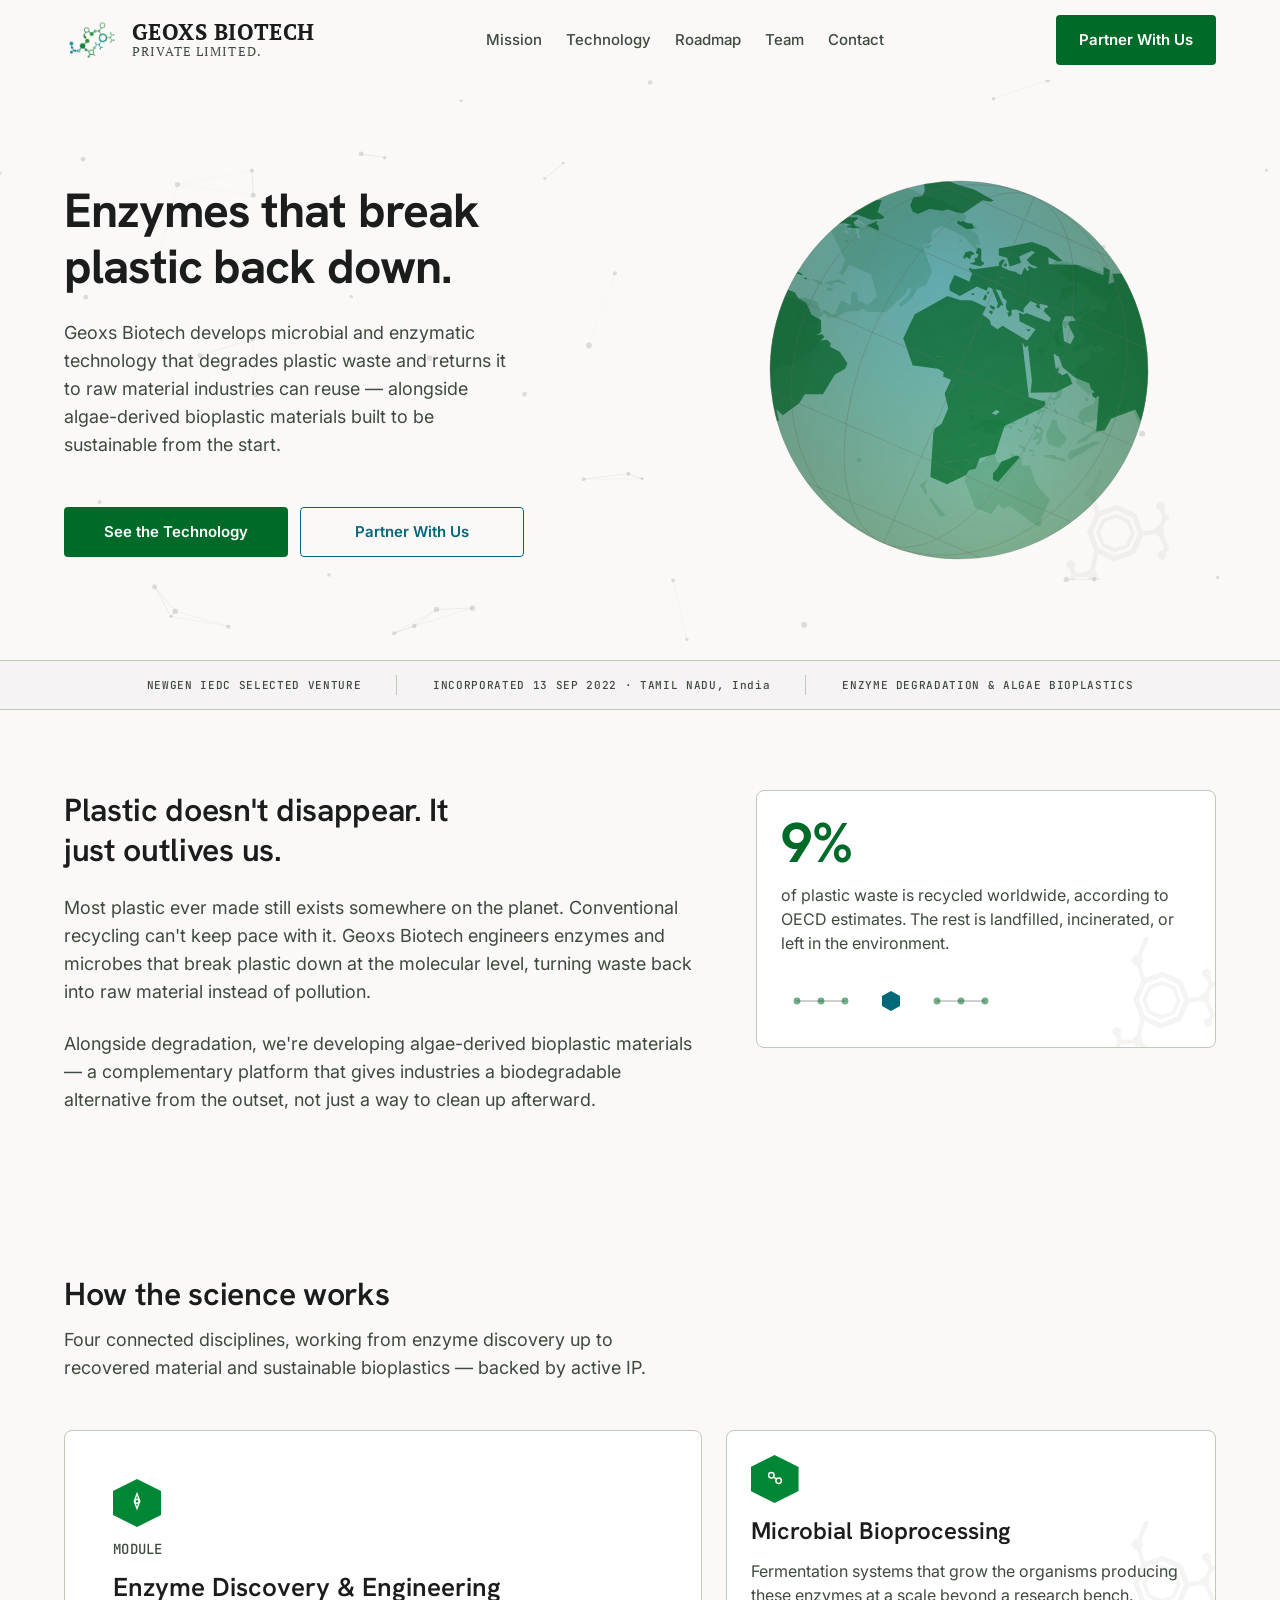
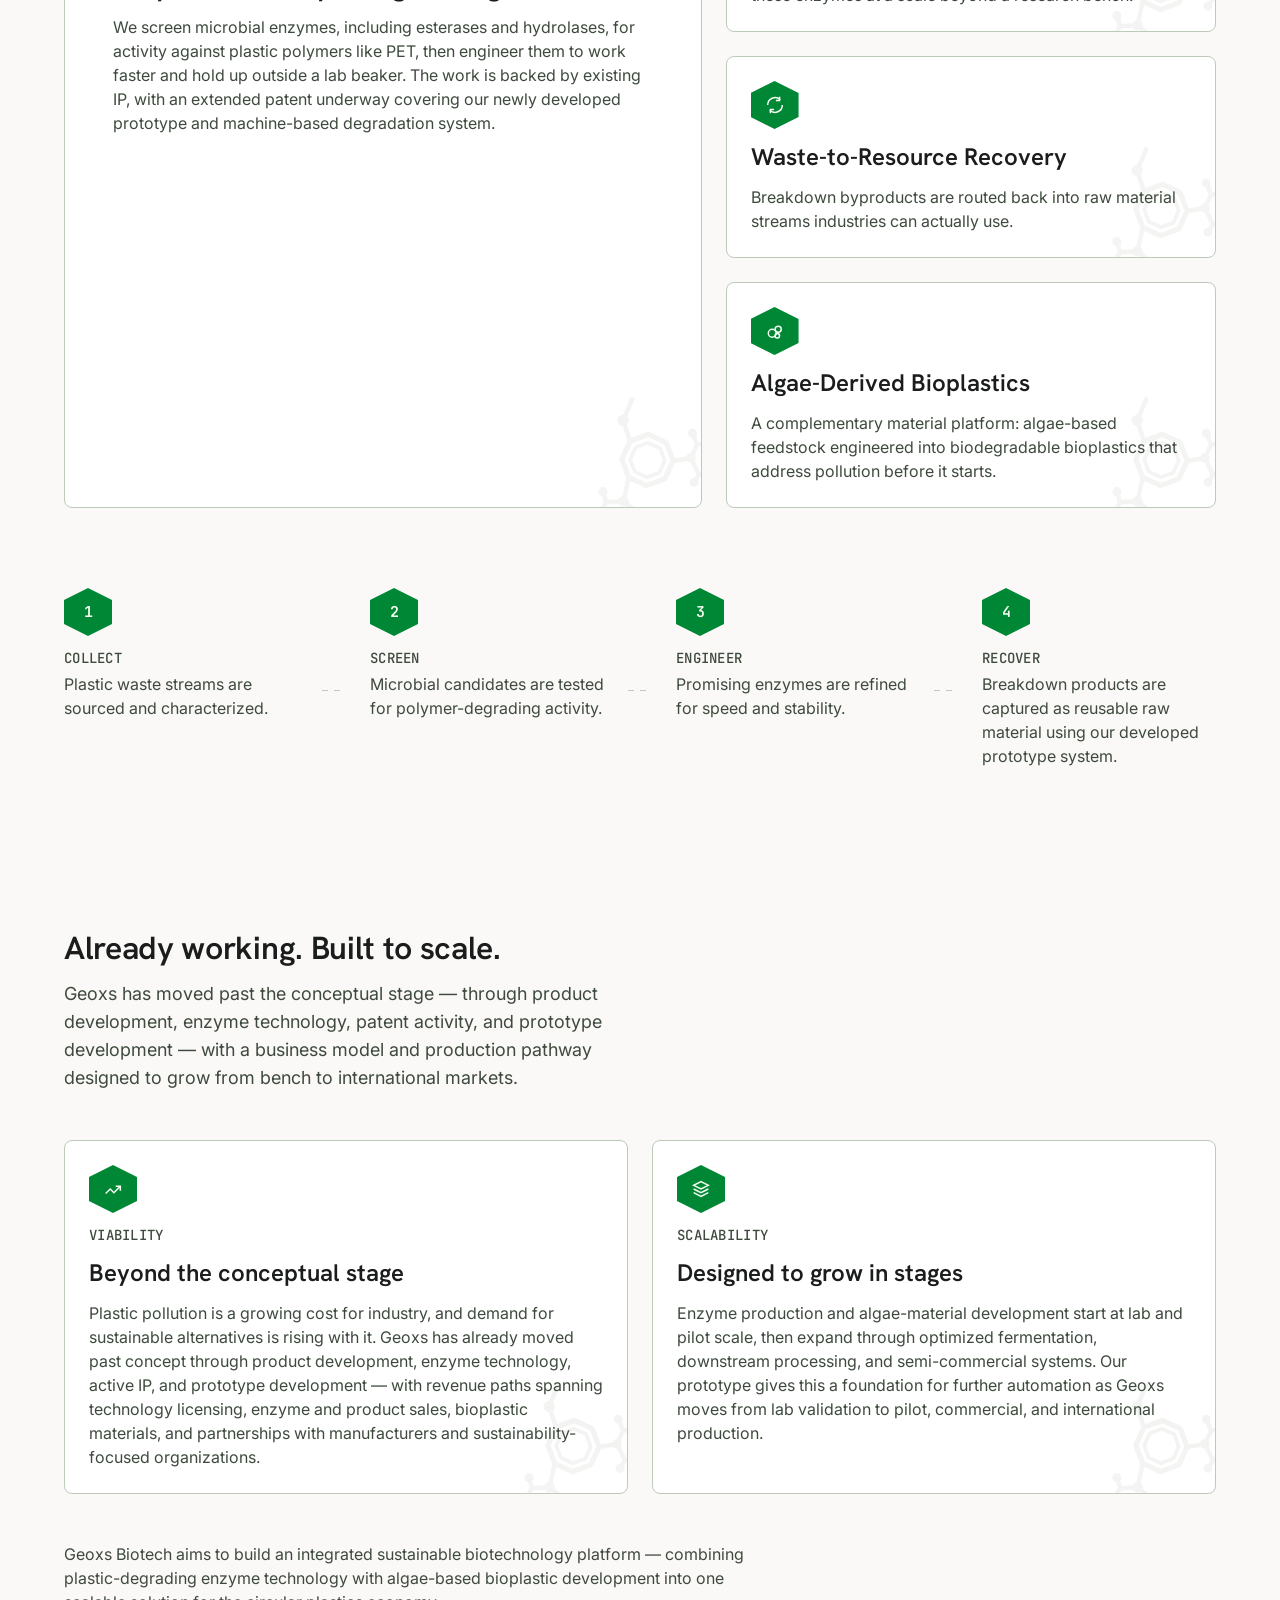
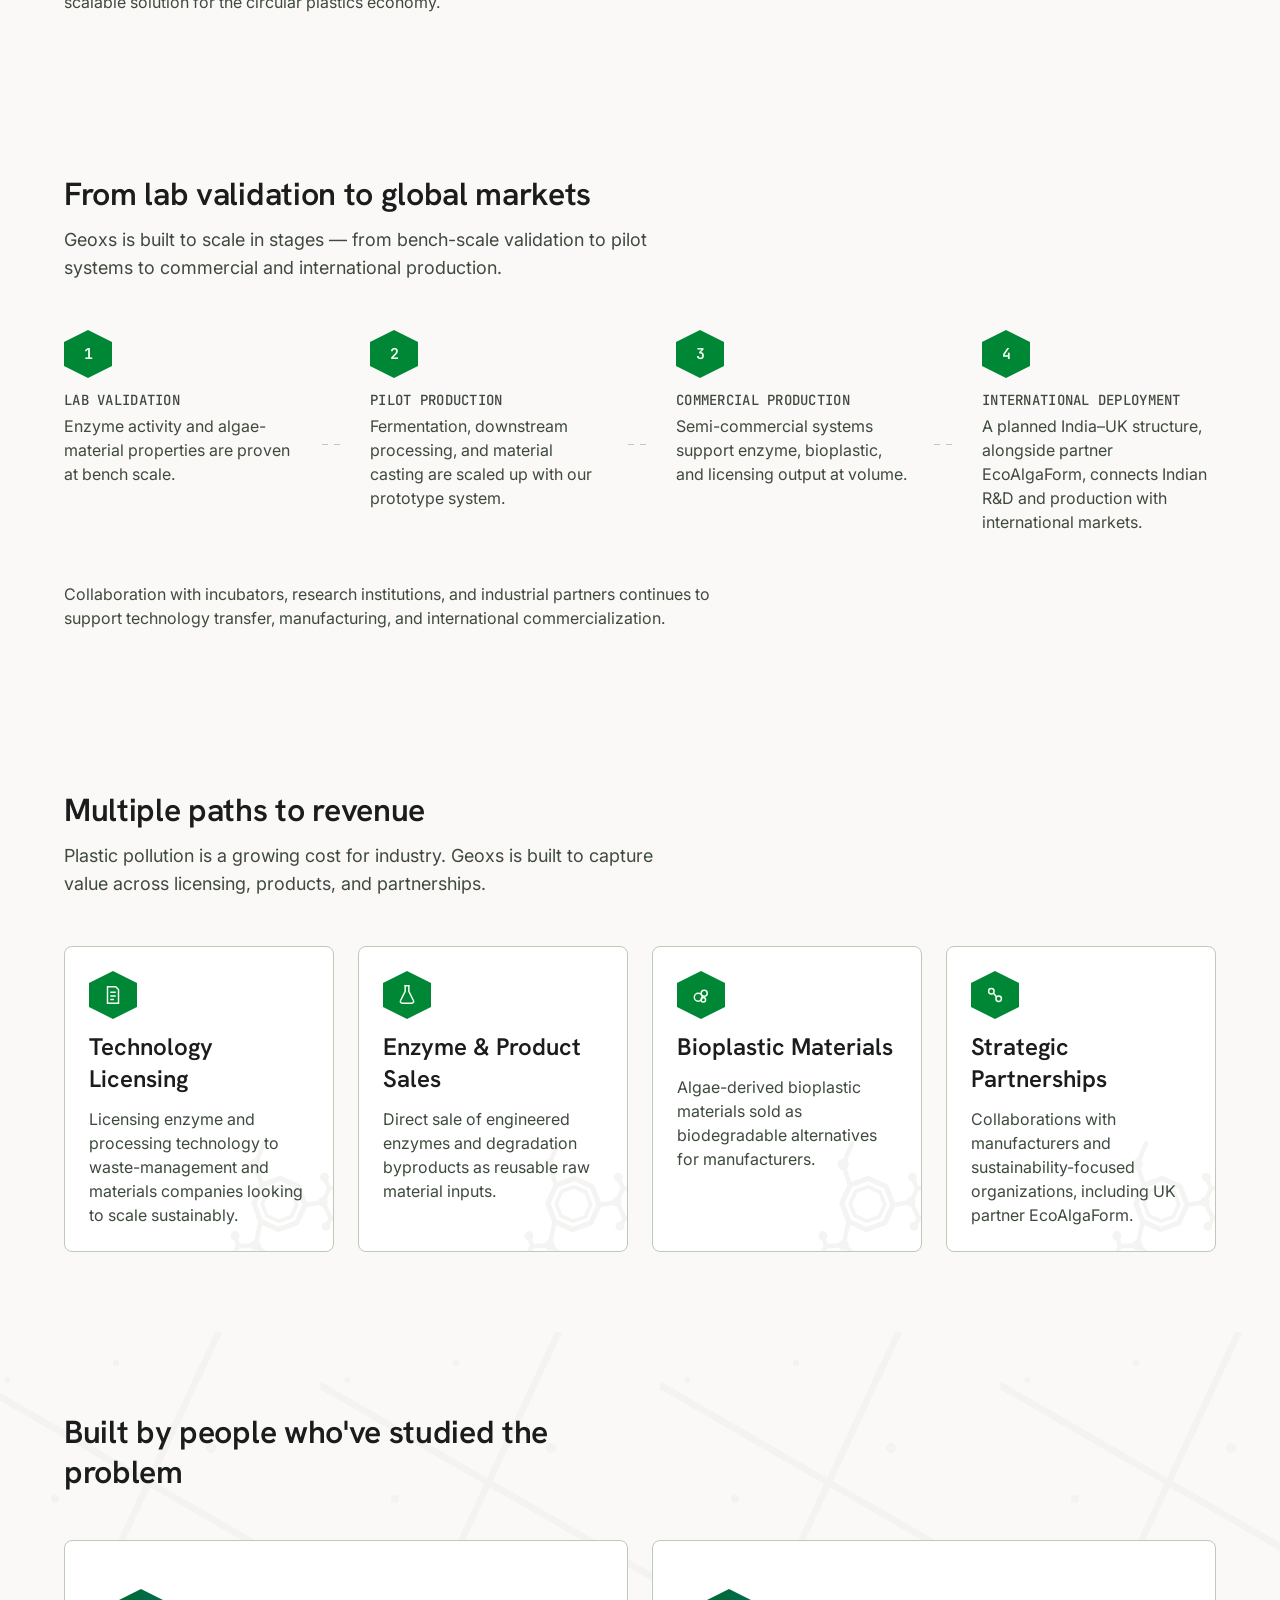
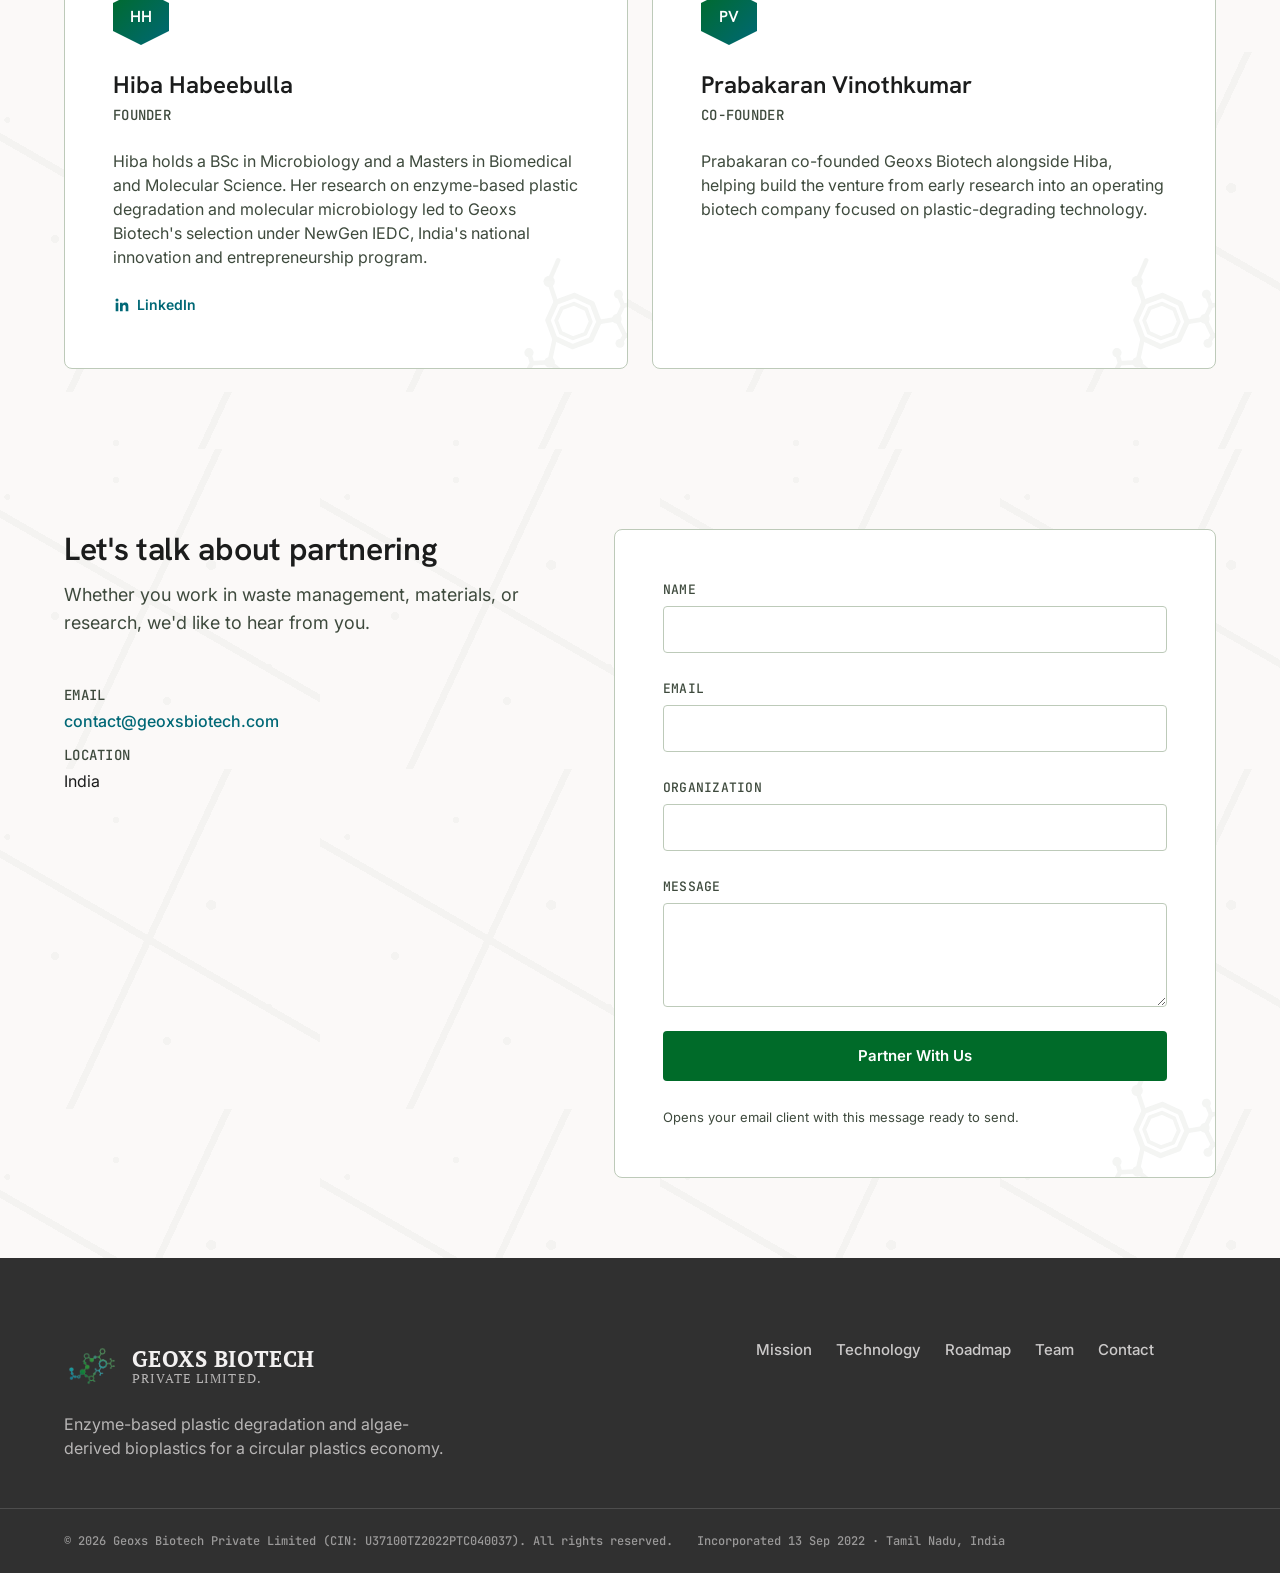
==== commit 784c09e6: "Add interactive hero canvas, mobile header autohide, and section illustrations Adds a pointer-reacti" ====
--- a/index.html
+++ b/index.html
@@ -138,6 +138,7 @@
       <!-- HERO -->
       <section class="hero" id="top">
         <div class="molecular-watermark" aria-hidden="true"></div>
+        <canvas class="molecular-canvas" aria-hidden="true"></canvas>
         <div class="container hero-grid">
           <div class="hero-copy hero-enter">
             <h1 class="display-lg">Enzymes that break plastic back down.</h1>
@@ -307,6 +308,30 @@
               estimates. The rest is landfilled, incinerated, or left in the
               environment.
             </p>
+            <div class="enzyme-illustration" aria-hidden="true">
+              <svg viewBox="0 0 220 44" role="presentation">
+                <g class="chain-half chain-left">
+                  <line x1="16" y1="22" x2="40" y2="22" />
+                  <line x1="40" y1="22" x2="64" y2="22" />
+                  <circle cx="16" cy="22" r="3.4" />
+                  <circle cx="40" cy="22" r="3.4" />
+                  <circle cx="64" cy="22" r="3.4" />
+                </g>
+                <g class="chain-half chain-right">
+                  <line x1="156" y1="22" x2="180" y2="22" />
+                  <line x1="180" y1="22" x2="204" y2="22" />
+                  <circle cx="156" cy="22" r="3.4" />
+                  <circle cx="180" cy="22" r="3.4" />
+                  <circle cx="204" cy="22" r="3.4" />
+                </g>
+                <circle class="chain-fragment chain-fragment-a" cx="98" cy="12" r="2" />
+                <circle class="chain-fragment chain-fragment-b" cx="122" cy="32" r="1.6" />
+                <polygon
+                  class="enzyme-bite"
+                  points="110,12 119,17 119,27 110,32 101,27 101,17"
+                />
+              </svg>
+            </div>
           </aside>
         </div>
       </section>
@@ -389,15 +414,16 @@
                 </p>
               </article>
               <article class="pillar">
-                <div class="pillar-icon hexagon">
+                <div class="pillar-icon hexagon pillar-icon-algae">
                   <svg
                     viewBox="0 0 24 24"
                     fill="none"
                     stroke="currentColor"
                     stroke-width="1.6"
                   >
-                    <path d="M4 20c8-1 14-7 15-15-8 1-14 7-15 15z" />
-                    <path d="M8.5 15.5c2-4 5-7 9-9" />
+                    <circle class="algae-cell algae-cell-a" cx="9" cy="14.5" r="4.3" />
+                    <circle class="algae-cell algae-cell-b" cx="15.5" cy="10" r="3.3" />
+                    <circle class="algae-cell algae-cell-c" cx="14.5" cy="17.2" r="2.5" />
                   </svg>
                 </div>
                 <h3 class="headline-md">Algae-Derived Bioplastics</h3>
@@ -628,15 +654,16 @@
               </p>
             </article>
             <article class="pillar">
-              <div class="pillar-icon hexagon">
+              <div class="pillar-icon hexagon pillar-icon-algae">
                 <svg
                   viewBox="0 0 24 24"
                   fill="none"
                   stroke="currentColor"
                   stroke-width="1.6"
                 >
-                  <path d="M4 20c8-1 14-7 15-15-8 1-14 7-15 15z" />
-                  <path d="M8.5 15.5c2-4 5-7 9-9" />
+                  <circle class="algae-cell algae-cell-a" cx="9" cy="14.5" r="4.3" />
+                  <circle class="algae-cell algae-cell-b" cx="15.5" cy="10" r="3.3" />
+                  <circle class="algae-cell algae-cell-c" cx="14.5" cy="17.2" r="2.5" />
                 </svg>
               </div>
               <h3 class="headline-md">Bioplastic Materials</h3>
@@ -670,6 +697,7 @@
 
       <!-- TEAM -->
       <section class="section team" id="team">
+        <div class="molecular-drift" aria-hidden="true"></div>
         <div class="container">
           <div class="section-head reveal">
             <h2 class="headline-lg">
@@ -724,6 +752,7 @@
 
       <!-- CONTACT -->
       <section class="section contact" id="contact">
+        <div class="molecular-drift" aria-hidden="true"></div>
         <div class="container contact-grid">
           <div class="contact-copy reveal">
             <h2 class="headline-lg">Let's talk about partnering</h2>
--- a/css/styles.css
+++ b/css/styles.css
@@ -196,7 +196,7 @@
   border-color: var(--secondary);
   color: var(--secondary);
 }
-.btn-secondary:hover{ background: var(--secondary-container); color: var(--on-secondary-container); }
+.btn-secondary:hover{ background: color-mix(in srgb, var(--secondary) 10%, transparent); }
 
 /* ==========================================================================
    Header
@@ -208,11 +208,14 @@
   background: color-mix(in srgb, var(--surface) 92%, transparent);
   backdrop-filter: blur(10px);
   border-bottom: 1px solid transparent;
-  transition: border-color 200ms ease, box-shadow 200ms ease;
+  transition: border-color 200ms ease, box-shadow 200ms ease, transform 280ms cubic-bezier(.16,1,.3,1);
 }
 .site-header.is-scrolled{
   border-bottom-color: var(--outline-variant);
   box-shadow: 0 8px 24px -16px rgb(0 107 118 / 0.16);
+}
+@media (max-width: 1023px){
+  .site-header.is-hidden{ transform: translateY(-100%); }
 }
 .header-inner{
   display: flex; align-items: center; justify-content: space-between;
@@ -280,18 +283,36 @@
     background: var(--surface-container-lowest);
     border-bottom: 1px solid var(--outline-variant);
     padding: var(--space-md) var(--margin-mobile);
-    gap: var(--space-md);
+    gap: 0;
     overflow-y: auto;
   }
   body.nav-open{ overflow: hidden; }
+  .site-nav.is-open a{
+    padding: 14px 4px;
+    font-size: 18px;
+    border-bottom: 1px solid var(--outline-variant);
+  }
+  .site-nav.is-open a:last-child{ border-bottom: none; }
+}
+@media (max-width: 1023px) and (prefers-reduced-motion: no-preference){
+  .site-nav.is-open a{
+    animation: nav-link-in 320ms cubic-bezier(.16,1,.3,1) both;
+  }
+  .site-nav.is-open a:nth-child(2){ animation-delay: 40ms; }
+  .site-nav.is-open a:nth-child(3){ animation-delay: 80ms; }
+  .site-nav.is-open a:nth-child(4){ animation-delay: 120ms; }
+  .site-nav.is-open a:nth-child(5){ animation-delay: 160ms; }
+  @keyframes nav-link-in{
+    from{ opacity: 0; transform: translateX(-10px); }
+    to{ opacity: 1; transform: none; }
+  }
 }
 
 /* ==========================================================================
    Molecular watermark
    ========================================================================== */
-.molecular-watermark{
-  position: absolute; inset: 0; z-index: -1;
-  background-image: radial-gradient(circle at 8% 20%, var(--outline) 0 3px, transparent 3px),
+:root{
+  --molecular-pattern: radial-gradient(circle at 8% 20%, var(--outline) 0 3px, transparent 3px),
     radial-gradient(circle at 22% 55%, var(--outline) 0 4px, transparent 4px),
     radial-gradient(circle at 40% 15%, var(--outline) 0 3px, transparent 3px),
     radial-gradient(circle at 68% 40%, var(--outline) 0 5px, transparent 5px),
@@ -299,9 +320,39 @@
     radial-gradient(circle at 55% 80%, var(--outline) 0 4px, transparent 4px),
     linear-gradient(115deg, transparent 49%, var(--outline) 49% 50.5%, transparent 50.5%),
     linear-gradient(30deg, transparent 49%, var(--outline) 49% 50.5%, transparent 50.5%);
+}
+.molecular-watermark{
+  position: absolute; inset: 0; z-index: -1;
+  background-image: var(--molecular-pattern);
   background-size: 340px 340px;
   opacity: 0.05;
 }
+
+/* Ambient drifting variant of the same pattern — used as a quiet background
+   texture in sections that otherwise have no visual motion of their own. */
+.molecular-drift{
+  position: absolute; inset: -20px; z-index: -1;
+  background-image: var(--molecular-pattern);
+  background-size: 340px 340px;
+  opacity: 0.045;
+  pointer-events: none;
+}
+@media (prefers-reduced-motion: no-preference){
+  .molecular-drift{ animation: molecular-drift-move 90s linear infinite; }
+  @keyframes molecular-drift-move{
+    from{ background-position: 0 0; }
+    to{ background-position: 340px 340px; }
+  }
+}
+
+.molecular-canvas{
+  position: absolute; inset: 0; z-index: -1;
+  width: 100%; height: 100%;
+  display: none;
+  pointer-events: none;
+}
+.hero.js-canvas-active .molecular-watermark{ display: none; }
+.hero.js-canvas-active .molecular-canvas{ display: block; }
 
 /* ==========================================================================
    Container watermark (cropped brand mark, corner of card surfaces)
@@ -366,6 +417,7 @@
 .hero-copy{ max-width: 46ch; }
 .hero-sub{ margin-top: var(--space-md); max-width: 42ch; }
 .hero-ctas{ display: flex; gap: var(--space-sm); margin-top: var(--space-lg); flex-wrap: wrap; }
+.hero-ctas .btn{ flex: 1 1 180px; }
 .hero-visual{ display: none; }
 
 @media (min-width: 1024px){
@@ -431,6 +483,42 @@
   .mission-grid{ grid-template-columns: 1.4fr 1fr; align-items: start; }
 }
 
+/* Ambient illustration: a polymer chain held apart by an enzyme, with
+   fragment particles releasing at the cut — visualizes the stat above it. */
+.enzyme-illustration{ margin-top: var(--space-md); }
+.enzyme-illustration svg{ width: 100%; max-width: 220px; height: auto; display: block; }
+.enzyme-illustration .chain-half line{ stroke: var(--outline); stroke-opacity: 0.45; stroke-width: 1.5; }
+.enzyme-illustration .chain-half circle{ fill: var(--primary); fill-opacity: 0.55; }
+.enzyme-illustration .chain-fragment{ fill: var(--secondary); opacity: 0; }
+.enzyme-illustration .enzyme-bite{ fill: var(--secondary); }
+@media (prefers-reduced-motion: no-preference){
+  .enzyme-illustration .chain-left{ animation: molecule-cut-left 4.4s ease-in-out infinite; }
+  .enzyme-illustration .chain-right{ animation: molecule-cut-right 4.4s ease-in-out infinite; }
+  .enzyme-illustration .enzyme-bite{
+    transform-box: fill-box; transform-origin: center;
+    animation: enzyme-bite-pulse 4.4s ease-in-out infinite;
+  }
+  .enzyme-illustration .chain-fragment-a{ animation: fragment-float 4.4s ease-in-out infinite; }
+  .enzyme-illustration .chain-fragment-b{ animation: fragment-float 4.4s ease-in-out infinite; animation-delay: 0.3s; }
+  @keyframes molecule-cut-left{
+    0%, 100%{ transform: translateX(0); }
+    50%{ transform: translateX(-4px); }
+  }
+  @keyframes molecule-cut-right{
+    0%, 100%{ transform: translateX(0); }
+    50%{ transform: translateX(4px); }
+  }
+  @keyframes enzyme-bite-pulse{
+    0%, 100%{ transform: scale(1); }
+    50%{ transform: scale(1.22); }
+  }
+  @keyframes fragment-float{
+    0%, 40%, 100%{ opacity: 0; transform: translateY(0); }
+    55%{ opacity: 0.9; }
+    70%{ opacity: 0; transform: translateY(-5px); }
+  }
+}
+
 /* ==========================================================================
    Section head
    ========================================================================== */
@@ -451,6 +539,20 @@
 .pillar-icon{ transition: transform 220ms cubic-bezier(.16,1,.3,1); }
 .pillar:hover .pillar-icon{ transform: scale(1.08) rotate(4deg); }
 
+/* Algae cell cluster — a quiet breathing/dividing loop standing in for a
+   static leaf icon on the algae-derived-bioplastics cards. */
+.pillar-icon-algae .algae-cell{ fill: none; }
+@media (prefers-reduced-motion: no-preference){
+  .pillar-icon-algae .algae-cell{ transform-box: fill-box; transform-origin: center; }
+  .pillar-icon-algae .algae-cell-a{ animation: algae-pulse 4.2s ease-in-out infinite; }
+  .pillar-icon-algae .algae-cell-b{ animation: algae-pulse 4.2s ease-in-out infinite; animation-delay: -1.4s; }
+  .pillar-icon-algae .algae-cell-c{ animation: algae-pulse 4.2s ease-in-out infinite; animation-delay: -2.8s; }
+  @keyframes algae-pulse{
+    0%, 100%{ transform: scale(0.85); opacity: 0.7; }
+    50%{ transform: scale(1.08); opacity: 1; }
+  }
+}
+
 .pillar-grid{
   display: grid; gap: var(--space-md);
   margin-bottom: var(--space-xl);
@@ -469,6 +571,13 @@
 .team-card, .stat-callout, .contact-form{
   transition: box-shadow 200ms ease, border-color 200ms ease;
 }
+@media (hover: none){
+  .pillar:active, .team-card:active, .stat-callout:active, .contact-form:active{
+    border-color: var(--secondary);
+    box-shadow: 0 10px 30px -18px color-mix(in srgb, var(--secondary) 55%, transparent);
+    transition: box-shadow 120ms ease, border-color 120ms ease;
+  }
+}
 .pillar h3{ margin-top: var(--space-sm); }
 .pillar p{ margin-top: var(--space-sm); }
 .pillar-tag{ display: block; margin-top: var(--space-sm); }
@@ -523,6 +632,7 @@
 /* ==========================================================================
    Team
    ========================================================================== */
+.team{ position: relative; overflow: hidden; }
 .team-grid{ display: grid; gap: var(--space-md); }
 .team-card{
   background: var(--surface-container-lowest);
@@ -553,6 +663,7 @@
 /* ==========================================================================
    Contact
    ========================================================================== */
+.contact{ position: relative; overflow: hidden; }
 .contact-grid{ display: grid; gap: var(--space-lg); }
 .contact-copy p{ margin-top: var(--space-sm); }
 .contact-info{ margin-top: var(--space-lg); display: grid; gap: var(--space-sm); }
@@ -665,3 +776,52 @@
 @media print{
   .js .reveal{ opacity: 1; transform: none; }
 }
+
+/* ==========================================================================
+   Card-grid & process-step stagger — these are lists, so siblings cascade
+   in on the same reveal trigger instead of the whole grid fading as one
+   block. Delays are capped under ~350ms total.
+   ========================================================================== */
+@media (prefers-reduced-motion: no-preference){
+  .js .pillar-grid.reveal .pillar,
+  .js .pillar-grid-quad.reveal .pillar,
+  .js .pillar-grid-duo.reveal .pillar,
+  .js .team-grid.reveal .team-card,
+  .js .process-flow.reveal .process-step{
+    opacity: 0; transform: translateY(16px);
+    transition: opacity 480ms cubic-bezier(.16,1,.3,1), transform 480ms cubic-bezier(.16,1,.3,1);
+  }
+  .js .pillar-grid.reveal.is-visible .pillar,
+  .js .pillar-grid-quad.reveal.is-visible .pillar,
+  .js .pillar-grid-duo.reveal.is-visible .pillar,
+  .js .team-grid.reveal.is-visible .team-card,
+  .js .process-flow.reveal.is-visible .process-step{
+    opacity: 1; transform: none;
+  }
+
+  .js .pillar-grid.reveal.is-visible .pillar-stack .pillar:nth-child(1){ transition-delay: 90ms; }
+  .js .pillar-grid.reveal.is-visible .pillar-stack .pillar:nth-child(2){ transition-delay: 170ms; }
+  .js .pillar-grid.reveal.is-visible .pillar-stack .pillar:nth-child(3){ transition-delay: 250ms; }
+
+  .js .pillar-grid-quad.reveal.is-visible .pillar:nth-child(2){ transition-delay: 80ms; }
+  .js .pillar-grid-quad.reveal.is-visible .pillar:nth-child(3){ transition-delay: 160ms; }
+  .js .pillar-grid-quad.reveal.is-visible .pillar:nth-child(4){ transition-delay: 240ms; }
+
+  .js .pillar-grid-duo.reveal.is-visible .pillar:nth-child(2){ transition-delay: 100ms; }
+
+  .js .team-grid.reveal.is-visible .team-card:nth-child(2){ transition-delay: 100ms; }
+
+  .js .process-flow.reveal.is-visible .process-step:nth-child(3){ transition-delay: 100ms; }
+  .js .process-flow.reveal.is-visible .process-step:nth-child(5){ transition-delay: 200ms; }
+  .js .process-flow.reveal.is-visible .process-step:nth-child(7){ transition-delay: 300ms; }
+}
+
+@media print{
+  .js .pillar-grid.reveal .pillar,
+  .js .pillar-grid-quad.reveal .pillar,
+  .js .pillar-grid-duo.reveal .pillar,
+  .js .team-grid.reveal .team-card,
+  .js .process-flow.reveal .process-step{
+    opacity: 1; transform: none;
+  }
+}
